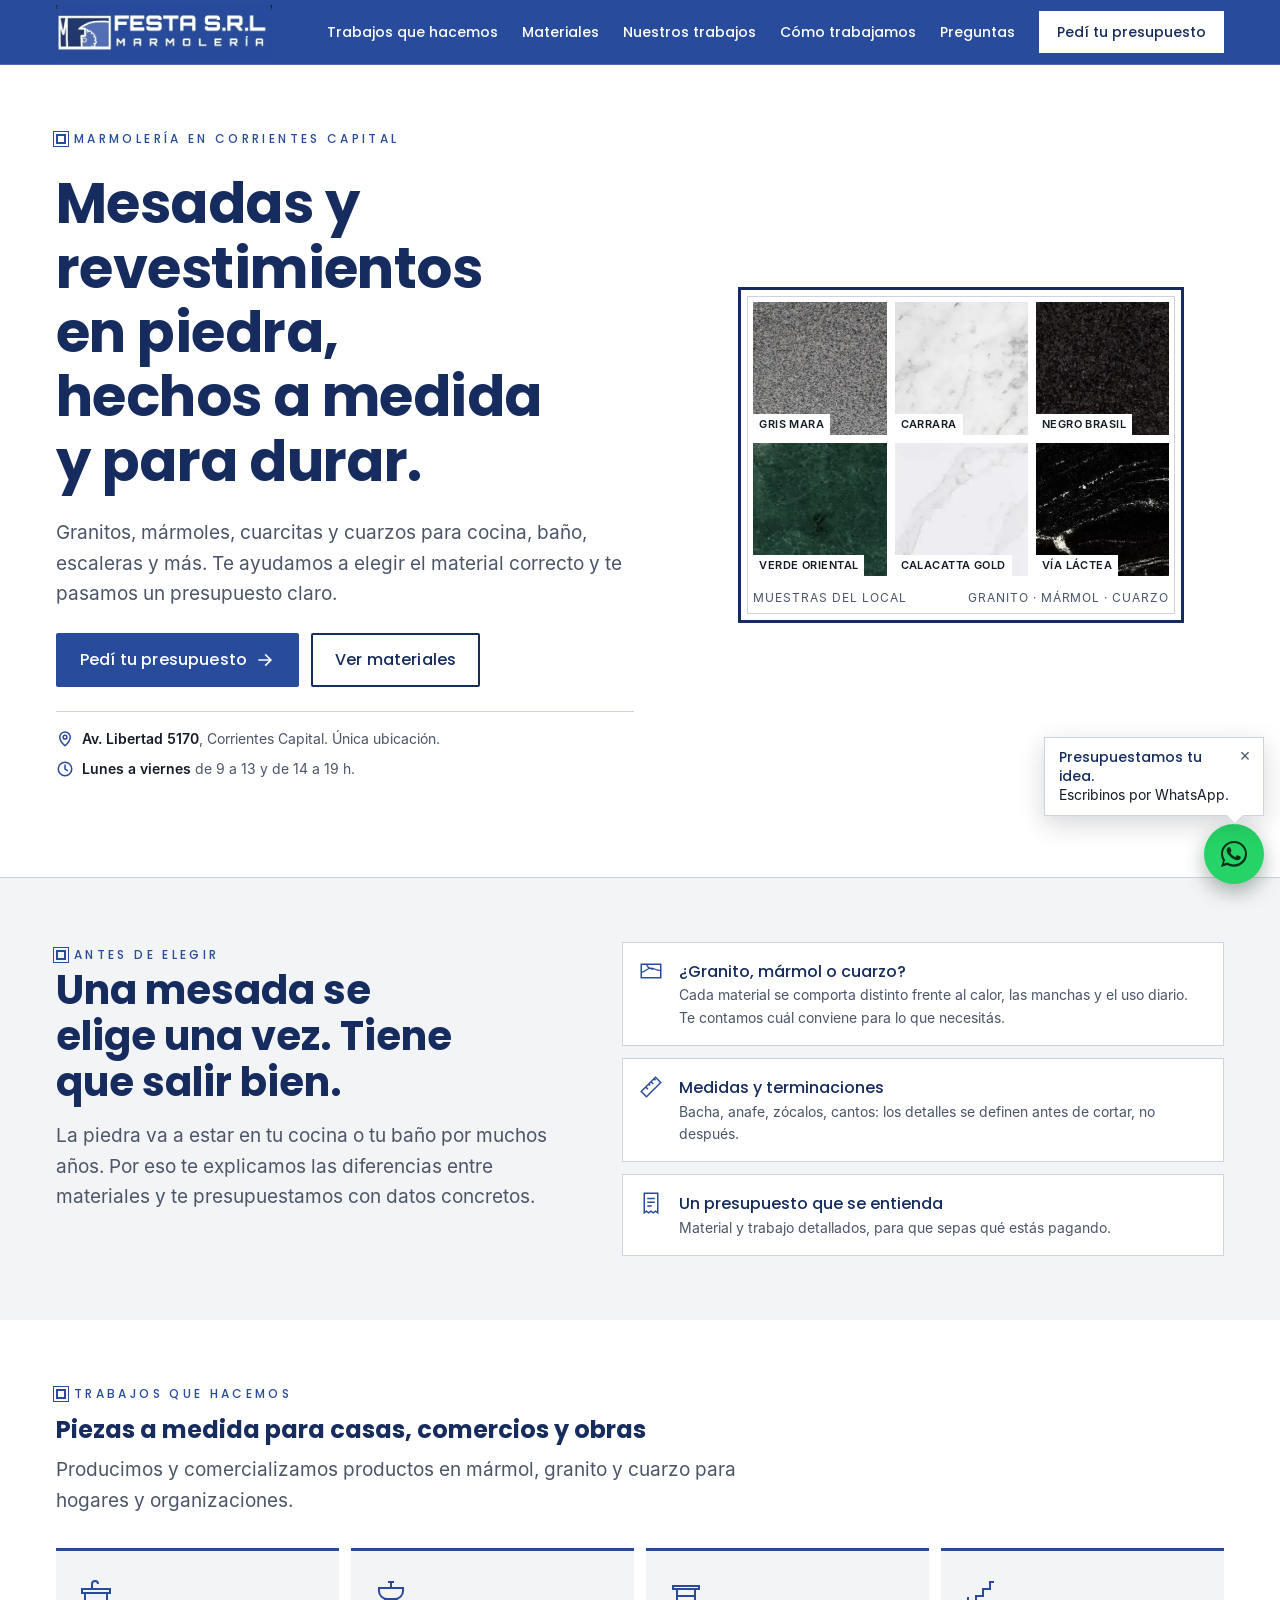
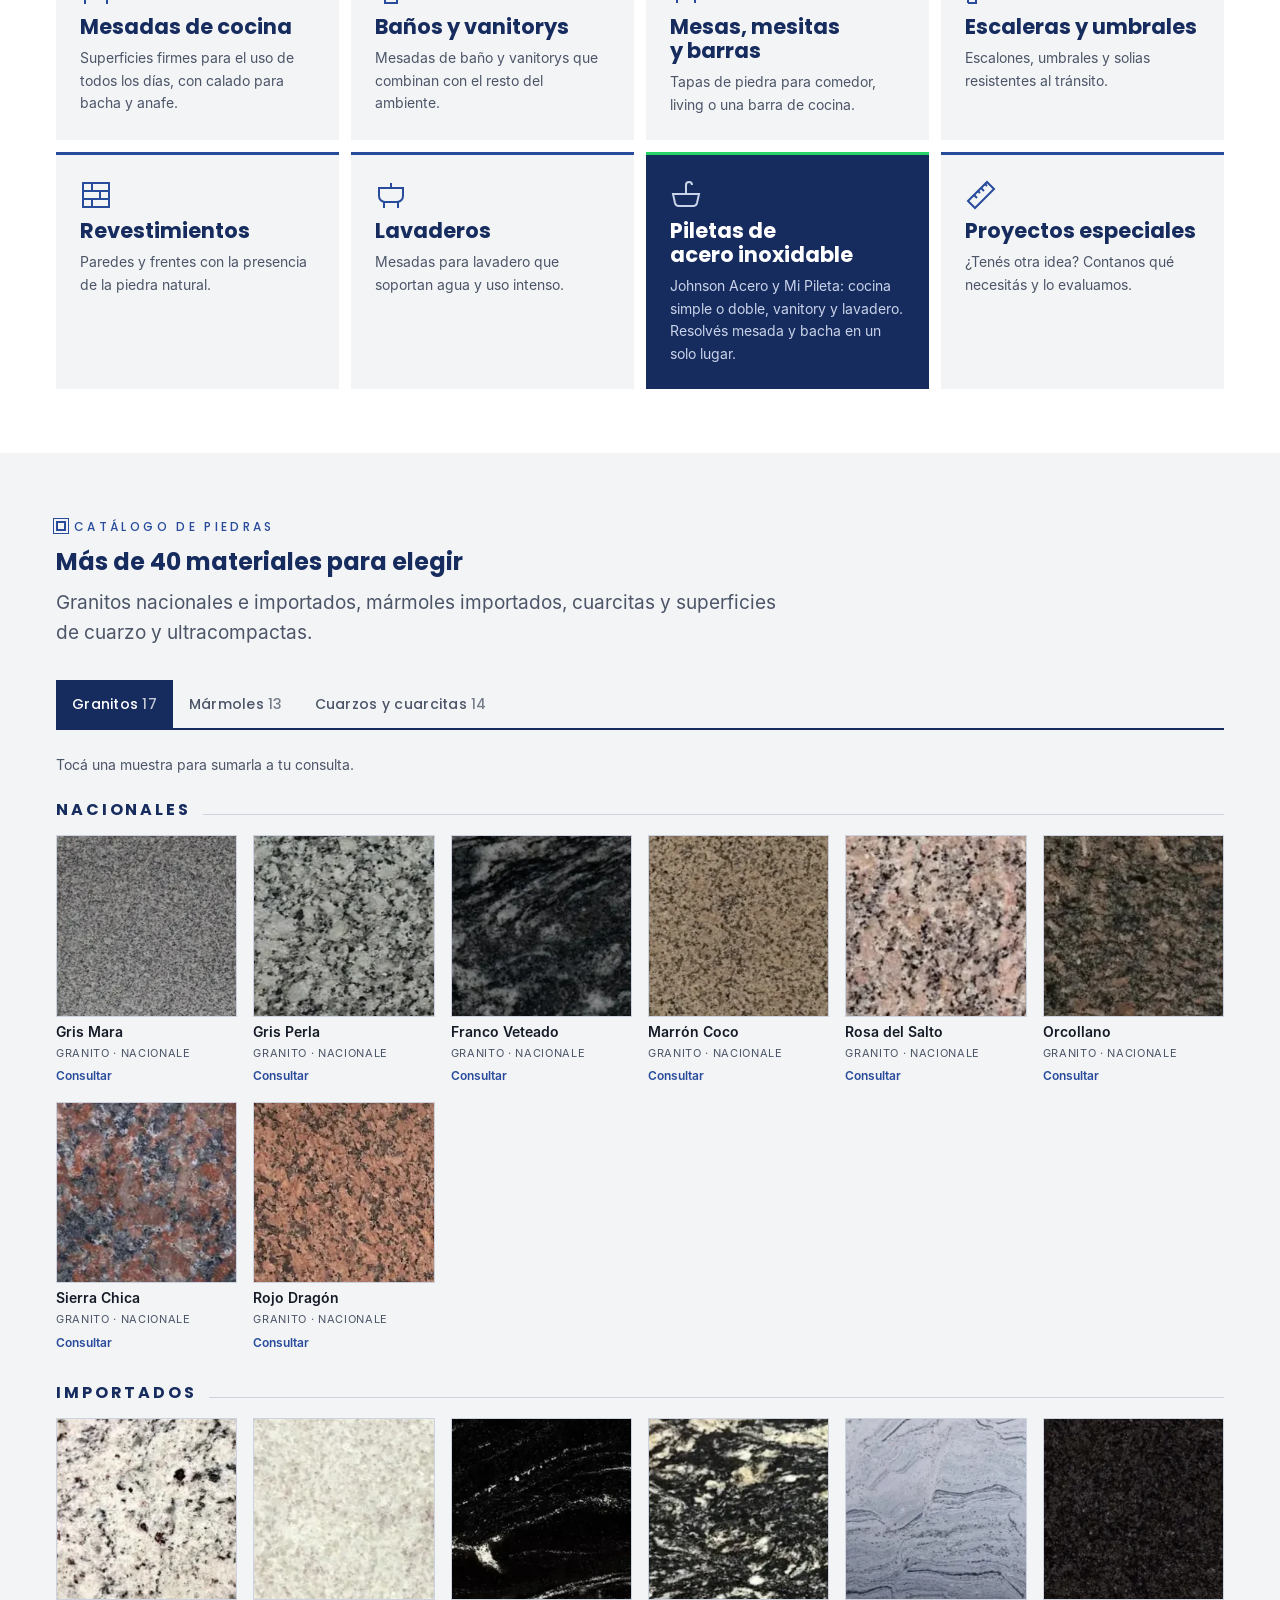
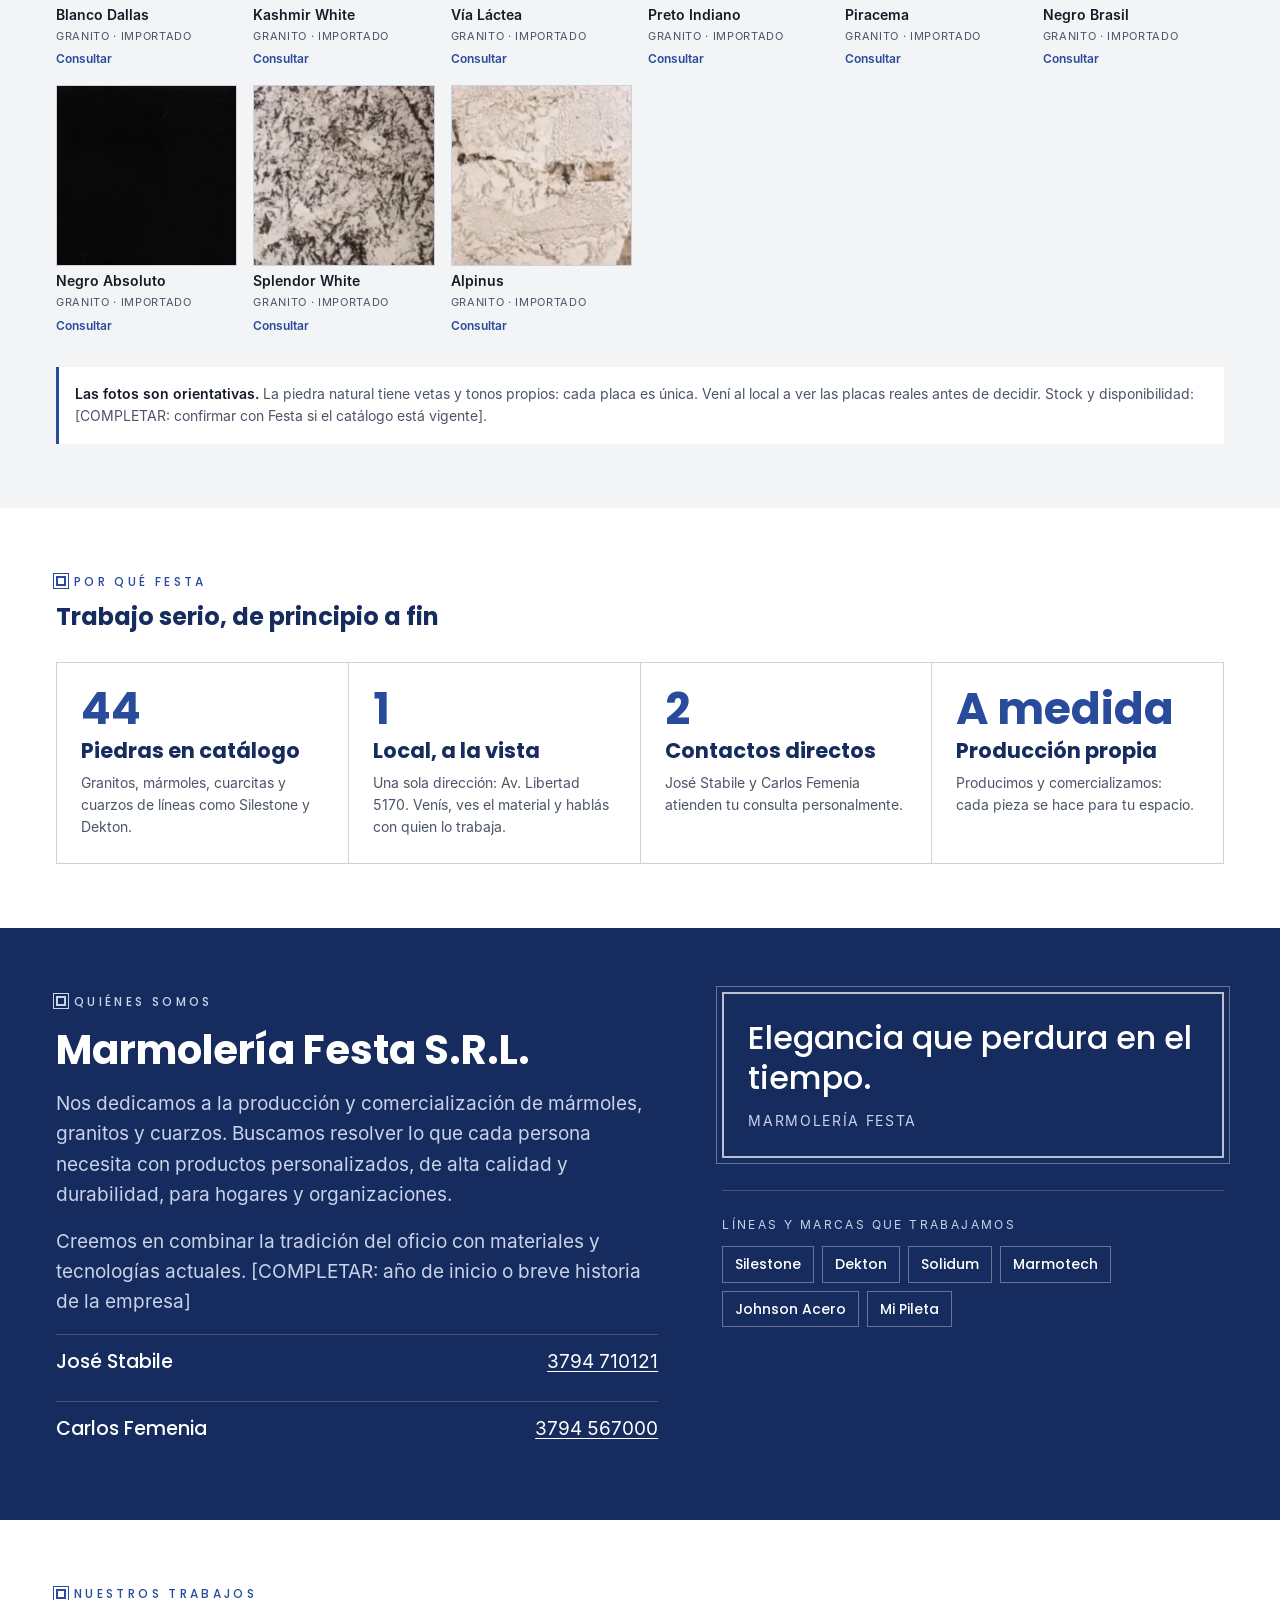
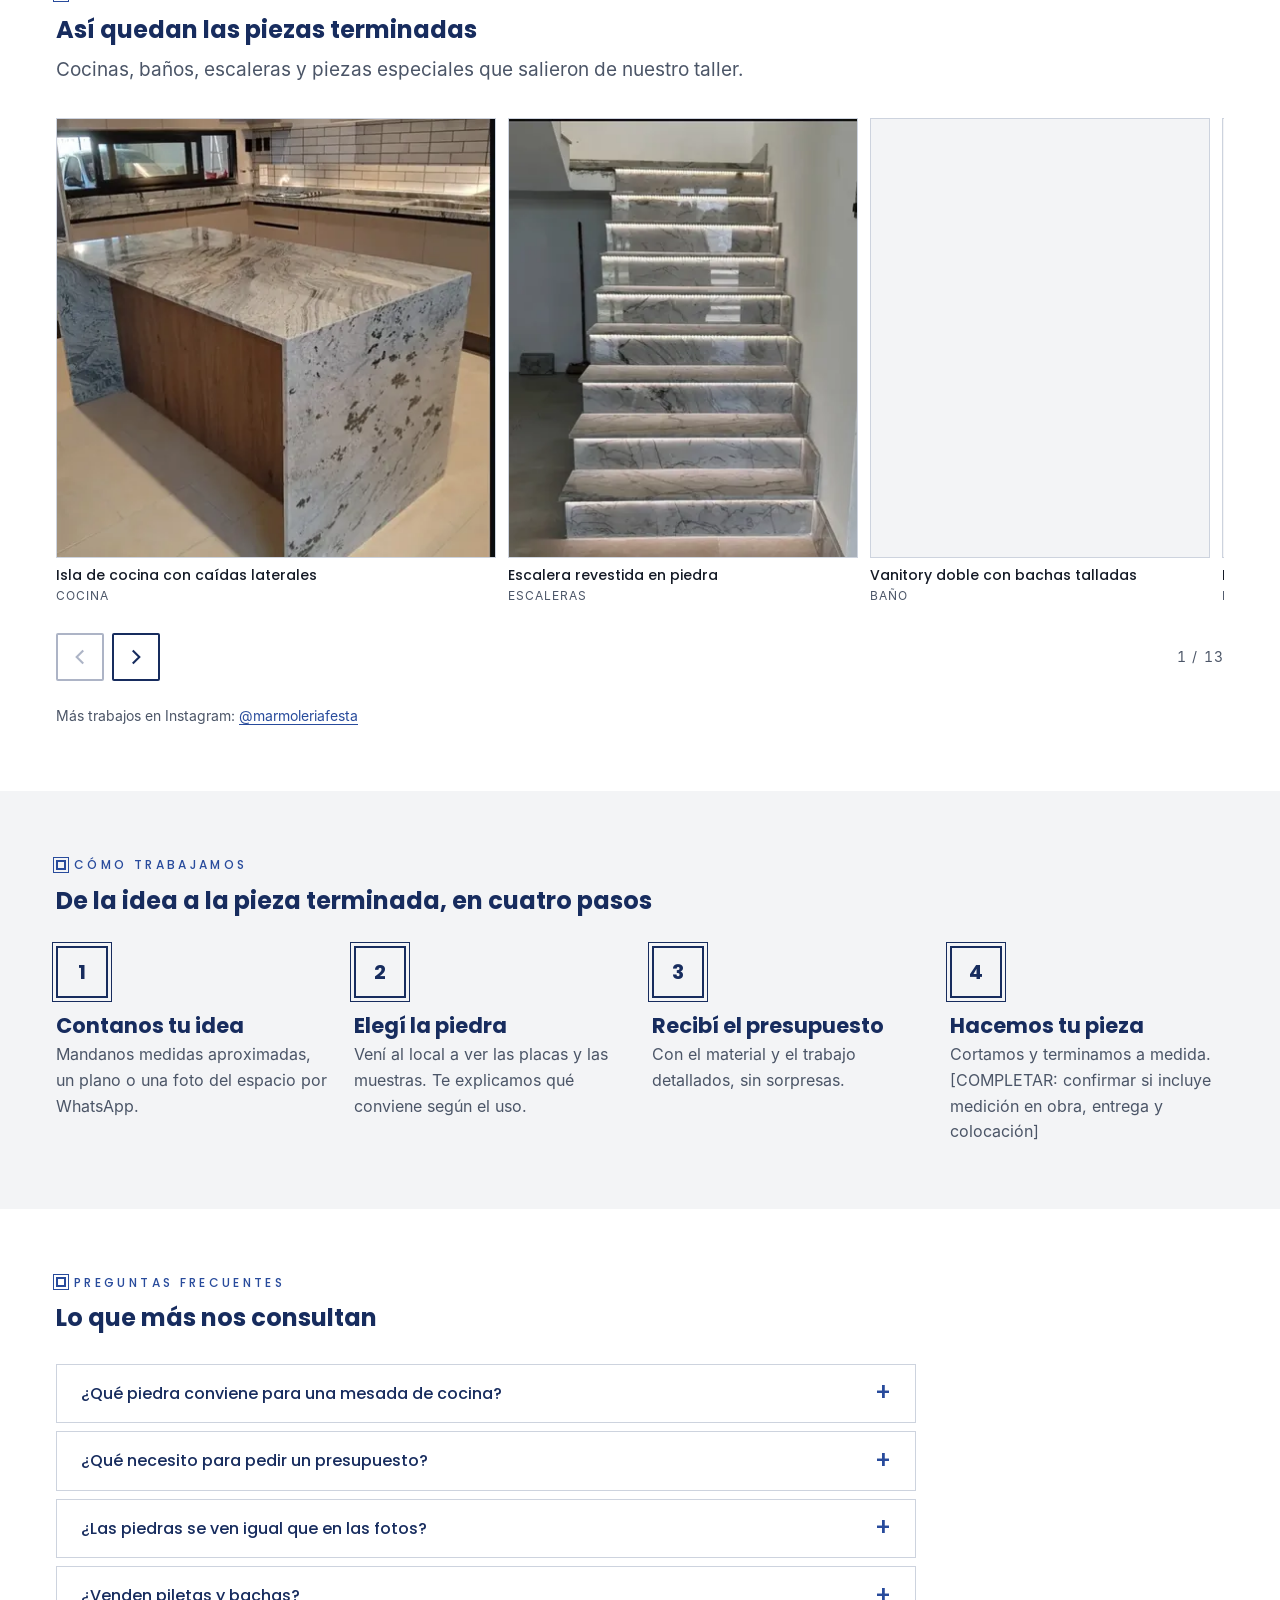
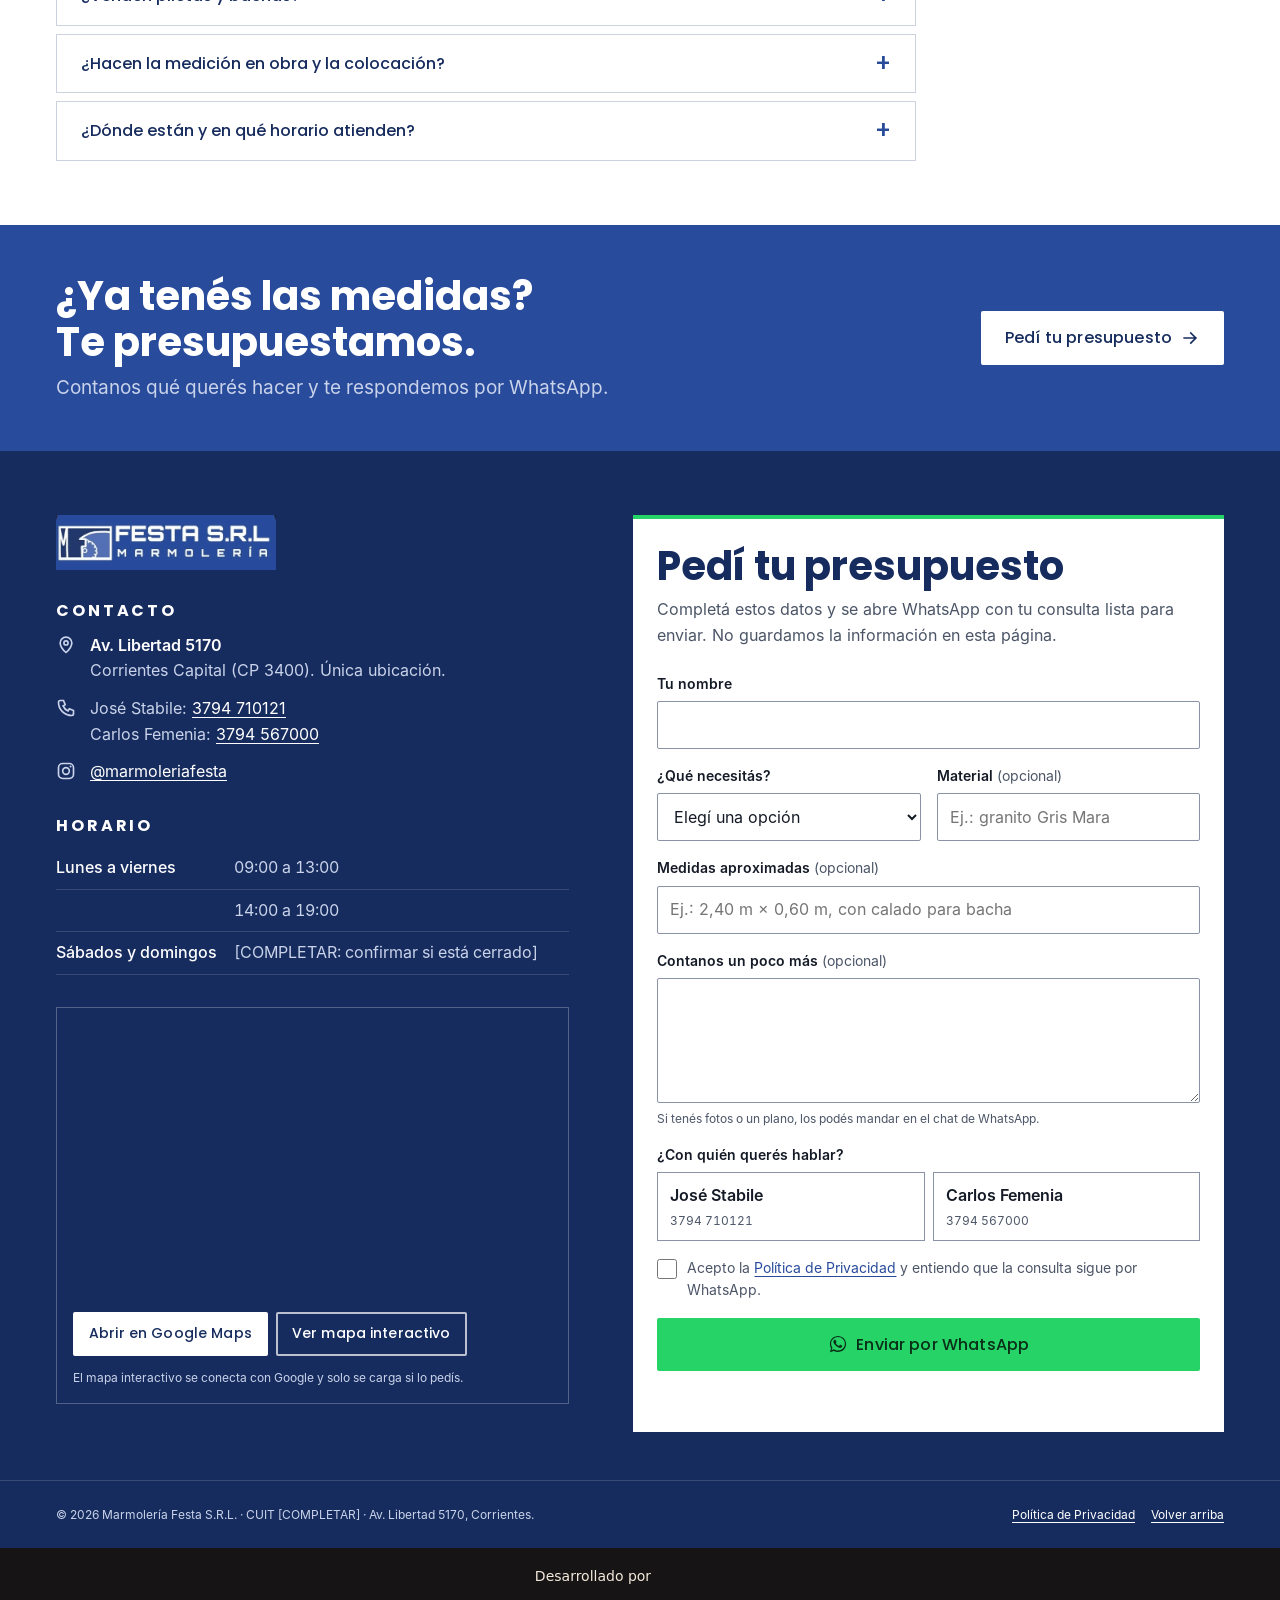
==== site/index.html @ 7959677b "Landing Marmolería Festa S.R.L. Sitio estático para Netlify: catálogo de 44 piedras, carrusel de tra" ====
<!doctype html>
<html lang="es-AR">
<head>
<meta charset="utf-8">
<meta name="viewport" content="width=device-width, initial-scale=1, viewport-fit=cover">
<title>Marmolería Festa | Mesadas de granito, mármol y cuarzo en Corrientes</title>
<meta name="description" content="Mesadas de cocina y baño, escaleras y revestimientos en granito, mármol, cuarcita y cuarzo, a medida. Av. Libertad 5170, Corrientes Capital. Pedí tu presupuesto por WhatsApp.">
<!-- Respaldo de seguridad: la política principal va en el archivo _headers (Netlify) -->
<meta http-equiv="Content-Security-Policy" content="default-src 'self'; script-src 'self'; style-src 'self'; font-src 'self'; img-src 'self' data:; connect-src 'self'; frame-src https://www.google.com; form-action 'self'; base-uri 'self'; object-src 'none'; upgrade-insecure-requests">
<meta name="referrer" content="strict-origin-when-cross-origin">
<meta name="theme-color" content="#284B9C">
<!-- [COMPLETAR: dominio definitivo] en canonical, og:url, og:image y datos estructurados -->
<link rel="canonical" href="https://[COMPLETAR-dominio]/">
<meta property="og:type" content="website">
<meta property="og:locale" content="es_AR">
<meta property="og:site_name" content="Marmolería Festa S.R.L.">
<meta property="og:title" content="Marmolería Festa | Granito, mármol y cuarzo a medida en Corrientes">
<meta property="og:description" content="Mesadas, escaleras y revestimientos en piedra natural y cuarzo. Más de 40 materiales para elegir. Pedí tu presupuesto.">
<meta property="og:url" content="https://[COMPLETAR-dominio]/">
<meta property="og:image" content="https://[COMPLETAR-dominio]/img/og-festa.jpg">
<meta property="og:image:width" content="1200">
<meta property="og:image:height" content="630">
<meta name="twitter:card" content="summary_large_image">
<link rel="icon" href="/favicon.png" type="image/png">
<link rel="preload" href="fonts/poppins-bold.woff2" as="font" type="font/woff2" crossorigin>
<link rel="preload" href="fonts/inter-regular.woff2" as="font" type="font/woff2" crossorigin>
<link rel="stylesheet" href="css/styles.css">
<script type="application/ld+json">
{
  "@context": "https://schema.org",
  "@type": "HomeAndConstructionBusiness",
  "name": "Marmolería Festa S.R.L.",
  "description": "Venta, producción y comercialización de granitos, mármoles, cuarcitas y cuarzos para mesadas, mesas, escaleras, umbrales y revestimientos.",
  "url": "https://[COMPLETAR-dominio]/",
  "image": "https://[COMPLETAR-dominio]/img/og-festa.jpg",
  "logo": "https://[COMPLETAR-dominio]/img/logo-festa.webp",
  "telephone": ["+54 9 379 471-0121", "+54 9 379 456-7000"],
  "address": {
    "@type": "PostalAddress",
    "streetAddress": "Av. Libertad 5170",
    "addressLocality": "Corrientes",
    "addressRegion": "Corrientes",
    "postalCode": "3400",
    "addressCountry": "AR"
  },
  "openingHoursSpecification": [
    { "@type": "OpeningHoursSpecification", "dayOfWeek": ["Monday","Tuesday","Wednesday","Thursday","Friday"], "opens": "09:00", "closes": "13:00" },
    { "@type": "OpeningHoursSpecification", "dayOfWeek": ["Monday","Tuesday","Wednesday","Thursday","Friday"], "opens": "14:00", "closes": "19:00" }
  ],
  "areaServed": "Corrientes",
  "sameAs": ["https://www.instagram.com/marmoleriafesta/"]
}
</script>
<script src="js/main.js" defer></script>
</head>
<body>
<!-- Íconos (sprite SVG reutilizable) -->
<svg width="0" height="0" class="sr-only" aria-hidden="true" focusable="false">
  <symbol id="i-wa" viewBox="0 0 32 32"><path fill="currentColor" d="M16 3C8.8 3 3 8.7 3 15.8c0 2.5.7 4.9 2 7L3 29l6.4-2c2 1.1 4.3 1.7 6.6 1.7 7.2 0 13-5.7 13-12.8S23.2 3 16 3zm0 23.4c-2.1 0-4.1-.6-5.9-1.7l-.4-.3-3.8 1.2 1.2-3.7-.3-.4c-1.2-1.8-1.8-3.8-1.8-5.9 0-5.9 4.9-10.7 11-10.7s11 4.8 11 10.7-4.9 10.8-11 10.8zm6-8c-.3-.2-2-1-2.3-1.1-.3-.1-.5-.2-.8.2-.2.3-.9 1.1-1.1 1.3-.2.2-.4.3-.7.1-.3-.2-1.4-.5-2.7-1.7-1-.9-1.7-2-1.9-2.3-.2-.3 0-.5.1-.7l.5-.6c.2-.2.2-.3.3-.6.1-.2 0-.4 0-.6l-1.1-2.6c-.3-.7-.6-.6-.8-.6h-.7c-.2 0-.6.1-.9.4-.3.3-1.2 1.2-1.2 2.9s1.2 3.4 1.4 3.6c.2.2 2.4 3.7 5.9 5.2.8.4 1.5.6 2 .7.8.3 1.6.2 2.2.1.7-.1 2-.8 2.3-1.6.3-.8.3-1.5.2-1.6-.1-.2-.3-.3-.7-.5z"/></symbol>
  <symbol id="i-pin" viewBox="0 0 24 24"><path fill="none" stroke="currentColor" stroke-width="2" d="M12 21s7-6.2 7-11.5A7 7 0 0 0 5 9.5C5 14.8 12 21 12 21z"/><circle cx="12" cy="9.5" r="2.5" fill="none" stroke="currentColor" stroke-width="2"/></symbol>
  <symbol id="i-clock" viewBox="0 0 24 24"><circle cx="12" cy="12" r="9" fill="none" stroke="currentColor" stroke-width="2"/><path d="M12 7v5l3 2" fill="none" stroke="currentColor" stroke-width="2" stroke-linecap="square"/></symbol>
  <symbol id="i-phone" viewBox="0 0 24 24"><path fill="none" stroke="currentColor" stroke-width="2" d="M5 3h4l2 5-2.5 1.5a11 11 0 0 0 6 6L16 13l5 2v4a2 2 0 0 1-2 2A16 16 0 0 1 3 5a2 2 0 0 1 2-2z"/></symbol>
  <symbol id="i-ig" viewBox="0 0 24 24"><rect x="3" y="3" width="18" height="18" rx="5" fill="none" stroke="currentColor" stroke-width="2"/><circle cx="12" cy="12" r="4" fill="none" stroke="currentColor" stroke-width="2"/><circle cx="17.5" cy="6.5" r="1.2" fill="currentColor"/></symbol>
  <symbol id="i-arrow" viewBox="0 0 24 24"><path d="M5 12h14M13 6l6 6-6 6" fill="none" stroke="currentColor" stroke-width="2" stroke-linecap="square"/></symbol>
  <symbol id="i-prev" viewBox="0 0 24 24"><path d="M15 5l-7 7 7 7" fill="none" stroke="currentColor" stroke-width="2.5" stroke-linecap="square"/></symbol>
  <symbol id="i-next" viewBox="0 0 24 24"><path d="M9 5l7 7-7 7" fill="none" stroke="currentColor" stroke-width="2.5" stroke-linecap="square"/></symbol>
  <symbol id="i-menu" viewBox="0 0 24 24"><path d="M3 6h18M3 12h18M3 18h18" fill="none" stroke="currentColor" stroke-width="2"/></symbol>
  <symbol id="i-ruler" viewBox="0 0 32 32"><path d="M3 22 22 3l7 7-19 19z" fill="none" stroke="currentColor" stroke-width="2"/><path d="M9 16l3 3M13 12l2 2M16 9l3 3M20 5l2 2" fill="none" stroke="currentColor" stroke-width="2"/></symbol>
  <symbol id="i-stone" viewBox="0 0 32 32"><rect x="3" y="7" width="26" height="18" fill="none" stroke="currentColor" stroke-width="2"/><path d="M3 18c6-1 8-6 13-6s7 4 13 3M10 7c1 4 4 6 9 7" fill="none" stroke="currentColor" stroke-width="1.5"/></symbol>
  <symbol id="i-receipt" viewBox="0 0 32 32"><path d="M7 3h18v26l-3-2-3 2-3-2-3 2-3-2-3 2z" fill="none" stroke="currentColor" stroke-width="2"/><path d="M11 10h10M11 15h10M11 20h6" fill="none" stroke="currentColor" stroke-width="2"/></symbol>
  <symbol id="i-kitchen" viewBox="0 0 32 32"><path d="M2 14h28v4H2zM5 18v11M27 18v11M12 14V9a3 3 0 0 1 6 0" fill="none" stroke="currentColor" stroke-width="2"/></symbol>
  <symbol id="i-bath" viewBox="0 0 32 32"><path d="M4 13h24v3a8 8 0 0 1-8 8h-8a8 8 0 0 1-8-8zM16 13V7M13 7h6M10 24v4h12v-4" fill="none" stroke="currentColor" stroke-width="2"/></symbol>
  <symbol id="i-stairs" viewBox="0 0 32 32"><path d="M3 28h8v-7h7v-7h7V7h4" fill="none" stroke="currentColor" stroke-width="2"/><path d="M3 28V22M11 21v-1M18 14v-1" fill="none" stroke="currentColor" stroke-width="2"/></symbol>
  <symbol id="i-wall" viewBox="0 0 32 32"><path d="M3 4h26v24H3zM3 12h26M3 20h26M12 4v8M20 12v8M12 20v8" fill="none" stroke="currentColor" stroke-width="2"/></symbol>
  <symbol id="i-table" viewBox="0 0 32 32"><path d="M3 11h26v3H3zM7 14v14M25 14v14M7 21h18" fill="none" stroke="currentColor" stroke-width="2"/></symbol>
  <symbol id="i-sink" viewBox="0 0 32 32"><path d="M3 15h26l-2 9a4 4 0 0 1-4 3H9a4 4 0 0 1-4-3zM16 15V6a3 3 0 0 1 6 0" fill="none" stroke="currentColor" stroke-width="2"/></symbol>
  <symbol id="i-wash" viewBox="0 0 32 32"><path d="M4 9h24v8a6 6 0 0 1-6 6H10a6 6 0 0 1-6-6zM9 23v6M23 23v6M16 9V4" fill="none" stroke="currentColor" stroke-width="2"/></symbol>
  <symbol id="i-alert" viewBox="0 0 24 24"><path d="M12 3 2 21h20zM12 10v5M12 17.5v.5" fill="none" stroke="currentColor" stroke-width="2"/></symbol>
  <symbol id="i-photo" viewBox="0 0 24 24"><rect x="3" y="5" width="18" height="14" fill="none" stroke="currentColor" stroke-width="1.6"/><path d="m3 16 5-5 4 4 3-3 6 6" fill="none" stroke="currentColor" stroke-width="1.6"/><circle cx="16" cy="9" r="1.5" fill="currentColor"/></symbol>
</svg>

<a class="skip-link" href="#contenido">Saltar al contenido</a>

<!-- ============================ HEADER ============================ -->
<header class="site-header">
  <div class="wrap header-bar">
    <a class="brand" href="#inicio" aria-label="Marmolería Festa S.R.L., ir al inicio">
      <img src="img/logo-festa-540.webp" width="540" height="135" alt="Festa S.R.L. Marmolería">
    </a>
    <button class="nav-toggle" type="button" aria-expanded="false" aria-controls="menu-principal">
      <svg aria-hidden="true"><use href="#i-menu"></use></svg> Menú
    </button>
    <nav class="site-nav" id="menu-principal" aria-label="Principal">
      <ul>
        <li><a href="#servicios">Trabajos que hacemos</a></li>
        <li><a href="#materiales">Materiales</a></li>
        <li><a href="#trabajos">Nuestros trabajos</a></li>
        <li><a href="#proceso">Cómo trabajamos</a></li>
        <li><a href="#preguntas">Preguntas</a></li>
        <li class="nav-cta"><a href="#presupuesto">Pedí tu presupuesto</a></li>
      </ul>
    </nav>
  </div>
</header>

<main id="contenido">

<!-- ============================ HERO ============================ -->
<section class="hero" id="inicio" aria-labelledby="titulo-hero">
  <div class="wrap hero-grid">
    <div class="hero-copy">
      <span class="eyebrow">Marmolería en Corrientes Capital</span>
      <h1 id="titulo-hero">Mesadas y revestimientos en piedra, hechos a medida y para durar.</h1>
      <p class="hero-lead">Granitos, mármoles, cuarcitas y cuarzos para cocina, baño, escaleras y más. Te ayudamos a elegir el material correcto y te pasamos un presupuesto claro.</p>
      <div class="hero-actions">
        <a class="btn btn--primary" href="#presupuesto">Pedí tu presupuesto <svg aria-hidden="true"><use href="#i-arrow"></use></svg></a>
        <a class="btn btn--ghost" href="#materiales">Ver materiales</a>
      </div>
      <ul class="hero-facts">
        <li><svg aria-hidden="true"><use href="#i-pin"></use></svg><span><strong>Av. Libertad 5170</strong>, Corrientes Capital. Única ubicación.</span></li>
        <li><svg aria-hidden="true"><use href="#i-clock"></use></svg><span><strong>Lunes a viernes</strong> de 9 a 13 y de 14 a 19 h.</span></li>
      </ul>
    </div>
    <figure class="board" aria-label="Algunas de las piedras de nuestro catálogo">
      <ul class="board-grid">
        <li><img src="img/materiales/gris-mara.webp" width="240" height="240" alt="Muestra de granito Gris Mara"><span>Gris Mara</span></li>
        <li><img src="img/materiales/carrara.webp" width="240" height="240" alt="Muestra de mármol Carrara"><span>Carrara</span></li>
        <li><img src="img/materiales/negro-brasil.webp" width="240" height="240" alt="Muestra de granito Negro Brasil"><span>Negro Brasil</span></li>
        <li><img src="img/materiales/verde-oriental.webp" width="240" height="240" alt="Muestra de mármol Verde Oriental"><span>Verde Oriental</span></li>
        <li><img src="img/materiales/calacatta-gold.webp" width="240" height="240" alt="Muestra de cuarzo Silestone Calacatta Gold"><span>Calacatta Gold</span></li>
        <li><img src="img/materiales/via-lactea.webp" width="240" height="240" alt="Muestra de granito Vía Láctea"><span>Vía Láctea</span></li>
      </ul>
      <figcaption class="board-caption"><span>Muestras del local</span><span>Granito · Mármol · Cuarzo</span></figcaption>
    </figure>
  </div>
</section>

<!-- ============================ NECESIDAD ============================ -->
<section class="section" aria-labelledby="titulo-necesidad">
  <div class="wrap need-grid">
    <div class="need-intro">
      <span class="eyebrow">Antes de elegir</span>
      <h2 id="titulo-necesidad">Una mesada se elige una vez. Tiene que salir bien.</h2>
      <p>La piedra va a estar en tu cocina o tu baño por muchos años. Por eso te explicamos las diferencias entre materiales y te presupuestamos con datos concretos.</p>
    </div>
    <ul class="need-list">
      <li><svg aria-hidden="true"><use href="#i-stone"></use></svg><div><strong>¿Granito, mármol o cuarzo?</strong><p>Cada material se comporta distinto frente al calor, las manchas y el uso diario. Te contamos cuál conviene para lo que necesitás.</p></div></li>
      <li><svg aria-hidden="true"><use href="#i-ruler"></use></svg><div><strong>Medidas y terminaciones</strong><p>Bacha, anafe, zócalos, cantos: los detalles se definen antes de cortar, no después.</p></div></li>
      <li><svg aria-hidden="true"><use href="#i-receipt"></use></svg><div><strong>Un presupuesto que se entienda</strong><p>Material y trabajo detallados, para que sepas qué estás pagando.</p></div></li>
    </ul>
  </div>
</section>

<!-- ============================ SERVICIOS ============================ -->
<section class="section section--white" id="servicios" aria-labelledby="titulo-servicios">
  <div class="wrap">
    <div class="section-head">
      <span class="eyebrow">Trabajos que hacemos</span>
      <h2 id="titulo-servicios">Piezas a medida para casas, comercios y obras</h2>
      <p>Producimos y comercializamos productos en mármol, granito y cuarzo para hogares y organizaciones.</p>
    </div>
    <ul class="service-grid">
      <li class="service"><svg aria-hidden="true"><use href="#i-kitchen"></use></svg><h3>Mesadas de cocina</h3><p>Superficies firmes para el uso de todos los días, con calado para bacha y anafe.</p></li>
      <li class="service"><svg aria-hidden="true"><use href="#i-bath"></use></svg><h3>Baños y vanitorys</h3><p>Mesadas de baño y vanitorys que combinan con el resto del ambiente.</p></li>
      <li class="service"><svg aria-hidden="true"><use href="#i-table"></use></svg><h3>Mesas, mesitas y barras</h3><p>Tapas de piedra para comedor, living o una barra de cocina.</p></li>
      <li class="service"><svg aria-hidden="true"><use href="#i-stairs"></use></svg><h3>Escaleras y umbrales</h3><p>Escalones, umbrales y solias resistentes al tránsito.</p></li>
      <li class="service"><svg aria-hidden="true"><use href="#i-wall"></use></svg><h3>Revestimientos</h3><p>Paredes y frentes con la presencia de la piedra natural.</p></li>
      <li class="service"><svg aria-hidden="true"><use href="#i-wash"></use></svg><h3>Lavaderos</h3><p>Mesadas para lavadero que soportan agua y uso intenso.</p></li>
      <li class="service service--accent"><svg aria-hidden="true"><use href="#i-sink"></use></svg><h3>Piletas de acero inoxidable</h3><p>Johnson Acero y Mi Pileta: cocina simple o doble, vanitory y lavadero. Resolvés mesada y bacha en un solo lugar.</p></li>
      <li class="service"><svg aria-hidden="true"><use href="#i-ruler"></use></svg><h3>Proyectos especiales</h3><p>¿Tenés otra idea? Contanos qué necesitás y lo evaluamos.</p></li>
    </ul>
  </div>
</section>

<!-- ============================ MATERIALES ============================ -->
<section class="section" id="materiales" aria-labelledby="titulo-materiales">
  <div class="wrap">
    <div class="section-head">
      <span class="eyebrow">Catálogo de piedras</span>
      <h2 id="titulo-materiales">Más de 40 materiales para elegir</h2>
      <p>Granitos nacionales e importados, mármoles importados, cuarcitas y superficies de cuarzo y ultracompactas.</p>
    </div>
    <div class="tabs" role="tablist" aria-label="Tipos de material">
      <button class="tab" type="button" role="tab" id="tab-granitos" aria-controls="panel-granitos" aria-selected="true" tabindex="0">Granitos<span class="tab-count">17</span></button>
      <button class="tab" type="button" role="tab" id="tab-marmoles" aria-controls="panel-marmoles" aria-selected="false" tabindex="-1">Mármoles<span class="tab-count">13</span></button>
      <button class="tab" type="button" role="tab" id="tab-cuarzos" aria-controls="panel-cuarzos" aria-selected="false" tabindex="-1">Cuarzos y cuarcitas<span class="tab-count">14</span></button>
    </div>
    <p class="cat-hint">Tocá una muestra para sumarla a tu consulta.</p>
    <div class="tab-panel" role="tabpanel" id="panel-granitos" aria-labelledby="tab-granitos" tabindex="0">
      <div class="cat-group">
        <h3>Nacionales</h3>
        <ul class="swatches">
          <li><button class="swatch" type="button" data-material="Granito Gris Mara" aria-label="Consultar por Granito Gris Mara"><img src="img/materiales/gris-mara.webp" width="240" height="240" alt="" loading="lazy"><span class="swatch-name">Gris Mara</span><span class="swatch-meta">Granito · Nacionale</span><span class="swatch-cta" aria-hidden="true">Consultar</span></button></li>
          <li><button class="swatch" type="button" data-material="Granito Gris Perla" aria-label="Consultar por Granito Gris Perla"><img src="img/materiales/gris-perla.webp" width="240" height="240" alt="" loading="lazy"><span class="swatch-name">Gris Perla</span><span class="swatch-meta">Granito · Nacionale</span><span class="swatch-cta" aria-hidden="true">Consultar</span></button></li>
          <li><button class="swatch" type="button" data-material="Granito Franco Veteado" aria-label="Consultar por Granito Franco Veteado"><img src="img/materiales/franco-veteado.webp" width="240" height="240" alt="" loading="lazy"><span class="swatch-name">Franco Veteado</span><span class="swatch-meta">Granito · Nacionale</span><span class="swatch-cta" aria-hidden="true">Consultar</span></button></li>
          <li><button class="swatch" type="button" data-material="Granito Marrón Coco" aria-label="Consultar por Granito Marrón Coco"><img src="img/materiales/marron-coco.webp" width="240" height="240" alt="" loading="lazy"><span class="swatch-name">Marrón Coco</span><span class="swatch-meta">Granito · Nacionale</span><span class="swatch-cta" aria-hidden="true">Consultar</span></button></li>
          <li><button class="swatch" type="button" data-material="Granito Rosa del Salto" aria-label="Consultar por Granito Rosa del Salto"><img src="img/materiales/rosa-del-salto.webp" width="240" height="240" alt="" loading="lazy"><span class="swatch-name">Rosa del Salto</span><span class="swatch-meta">Granito · Nacionale</span><span class="swatch-cta" aria-hidden="true">Consultar</span></button></li>
          <li><button class="swatch" type="button" data-material="Granito Orcollano" aria-label="Consultar por Granito Orcollano"><img src="img/materiales/orcollano.webp" width="240" height="240" alt="" loading="lazy"><span class="swatch-name">Orcollano</span><span class="swatch-meta">Granito · Nacionale</span><span class="swatch-cta" aria-hidden="true">Consultar</span></button></li>
          <li><button class="swatch" type="button" data-material="Granito Sierra Chica" aria-label="Consultar por Granito Sierra Chica"><img src="img/materiales/sierra-chica.webp" width="240" height="240" alt="" loading="lazy"><span class="swatch-name">Sierra Chica</span><span class="swatch-meta">Granito · Nacionale</span><span class="swatch-cta" aria-hidden="true">Consultar</span></button></li>
          <li><button class="swatch" type="button" data-material="Granito Rojo Dragón" aria-label="Consultar por Granito Rojo Dragón"><img src="img/materiales/rojo-dragon.webp" width="240" height="240" alt="" loading="lazy"><span class="swatch-name">Rojo Dragón</span><span class="swatch-meta">Granito · Nacionale</span><span class="swatch-cta" aria-hidden="true">Consultar</span></button></li>
        </ul>
      </div>
      <div class="cat-group">
        <h3>Importados</h3>
        <ul class="swatches">
          <li><button class="swatch" type="button" data-material="Granito Blanco Dallas" aria-label="Consultar por Granito Blanco Dallas"><img src="img/materiales/blanco-dallas.webp" width="240" height="240" alt="" loading="lazy"><span class="swatch-name">Blanco Dallas</span><span class="swatch-meta">Granito · Importado</span><span class="swatch-cta" aria-hidden="true">Consultar</span></button></li>
          <li><button class="swatch" type="button" data-material="Granito Kashmir White" aria-label="Consultar por Granito Kashmir White"><img src="img/materiales/kashmir-white.webp" width="240" height="240" alt="" loading="lazy"><span class="swatch-name">Kashmir White</span><span class="swatch-meta">Granito · Importado</span><span class="swatch-cta" aria-hidden="true">Consultar</span></button></li>
          <li><button class="swatch" type="button" data-material="Granito Vía Láctea" aria-label="Consultar por Granito Vía Láctea"><img src="img/materiales/via-lactea.webp" width="240" height="240" alt="" loading="lazy"><span class="swatch-name">Vía Láctea</span><span class="swatch-meta">Granito · Importado</span><span class="swatch-cta" aria-hidden="true">Consultar</span></button></li>
          <li><button class="swatch" type="button" data-material="Granito Preto Indiano" aria-label="Consultar por Granito Preto Indiano"><img src="img/materiales/preto-indiano.webp" width="240" height="240" alt="" loading="lazy"><span class="swatch-name">Preto Indiano</span><span class="swatch-meta">Granito · Importado</span><span class="swatch-cta" aria-hidden="true">Consultar</span></button></li>
          <li><button class="swatch" type="button" data-material="Granito Piracema" aria-label="Consultar por Granito Piracema"><img src="img/materiales/piracema.webp" width="240" height="240" alt="" loading="lazy"><span class="swatch-name">Piracema</span><span class="swatch-meta">Granito · Importado</span><span class="swatch-cta" aria-hidden="true">Consultar</span></button></li>
          <li><button class="swatch" type="button" data-material="Granito Negro Brasil" aria-label="Consultar por Granito Negro Brasil"><img src="img/materiales/negro-brasil.webp" width="240" height="240" alt="" loading="lazy"><span class="swatch-name">Negro Brasil</span><span class="swatch-meta">Granito · Importado</span><span class="swatch-cta" aria-hidden="true">Consultar</span></button></li>
          <li><button class="swatch" type="button" data-material="Granito Negro Absoluto" aria-label="Consultar por Granito Negro Absoluto"><img src="img/materiales/negro-absoluto.webp" width="240" height="240" alt="" loading="lazy"><span class="swatch-name">Negro Absoluto</span><span class="swatch-meta">Granito · Importado</span><span class="swatch-cta" aria-hidden="true">Consultar</span></button></li>
          <li><button class="swatch" type="button" data-material="Granito Splendor White" aria-label="Consultar por Granito Splendor White"><img src="img/materiales/splendor-white.webp" width="240" height="240" alt="" loading="lazy"><span class="swatch-name">Splendor White</span><span class="swatch-meta">Granito · Importado</span><span class="swatch-cta" aria-hidden="true">Consultar</span></button></li>
          <li><button class="swatch" type="button" data-material="Granito Alpinus" aria-label="Consultar por Granito Alpinus"><img src="img/materiales/alpinus.webp" width="240" height="240" alt="" loading="lazy"><span class="swatch-name">Alpinus</span><span class="swatch-meta">Granito · Importado</span><span class="swatch-cta" aria-hidden="true">Consultar</span></button></li>
        </ul>
      </div>
    </div>
    <div class="tab-panel" role="tabpanel" id="panel-marmoles" aria-labelledby="tab-marmoles" tabindex="0">
      <div class="cat-group">
        <h3>Importados</h3>
        <ul class="swatches">
          <li><button class="swatch" type="button" data-material="Mármol Arabescato" aria-label="Consultar por Mármol Arabescato"><img src="img/materiales/arabescato.webp" width="240" height="240" alt="" loading="lazy"><span class="swatch-name">Arabescato</span><span class="swatch-meta">Mármol · Importado</span><span class="swatch-cta" aria-hidden="true">Consultar</span></button></li>
          <li><button class="swatch" type="button" data-material="Mármol Blanco Brasil" aria-label="Consultar por Mármol Blanco Brasil"><img src="img/materiales/blanco-brasil.webp" width="240" height="240" alt="" loading="lazy"><span class="swatch-name">Blanco Brasil</span><span class="swatch-meta">Mármol · Importado</span><span class="swatch-cta" aria-hidden="true">Consultar</span></button></li>
          <li><button class="swatch" type="button" data-material="Mármol Blanco Turco" aria-label="Consultar por Mármol Blanco Turco"><img src="img/materiales/blanco-turco.webp" width="240" height="240" alt="" loading="lazy"><span class="swatch-name">Blanco Turco</span><span class="swatch-meta">Mármol · Importado</span><span class="swatch-cta" aria-hidden="true">Consultar</span></button></li>
          <li><button class="swatch" type="button" data-material="Mármol Galala" aria-label="Consultar por Mármol Galala"><img src="img/materiales/galala.webp" width="240" height="240" alt="" loading="lazy"><span class="swatch-name">Galala</span><span class="swatch-meta">Mármol · Importado</span><span class="swatch-cta" aria-hidden="true">Consultar</span></button></li>
          <li><button class="swatch" type="button" data-material="Mármol Crema Marfil" aria-label="Consultar por Mármol Crema Marfil"><img src="img/materiales/crema-marfil.webp" width="240" height="240" alt="" loading="lazy"><span class="swatch-name">Crema Marfil</span><span class="swatch-meta">Mármol · Importado</span><span class="swatch-cta" aria-hidden="true">Consultar</span></button></li>
          <li><button class="swatch" type="button" data-material="Mármol Carrara" aria-label="Consultar por Mármol Carrara"><img src="img/materiales/carrara.webp" width="240" height="240" alt="" loading="lazy"><span class="swatch-name">Carrara</span><span class="swatch-meta">Mármol · Importado</span><span class="swatch-cta" aria-hidden="true">Consultar</span></button></li>
          <li><button class="swatch" type="button" data-material="Mármol Rojo Alicante" aria-label="Consultar por Mármol Rojo Alicante"><img src="img/materiales/rojo-alicante.webp" width="240" height="240" alt="" loading="lazy"><span class="swatch-name">Rojo Alicante</span><span class="swatch-meta">Mármol · Importado</span><span class="swatch-cta" aria-hidden="true">Consultar</span></button></li>
          <li><button class="swatch" type="button" data-material="Mármol Rosso Verona" aria-label="Consultar por Mármol Rosso Verona"><img src="img/materiales/rosso-verona.webp" width="240" height="240" alt="" loading="lazy"><span class="swatch-name">Rosso Verona</span><span class="swatch-meta">Mármol · Importado</span><span class="swatch-cta" aria-hidden="true">Consultar</span></button></li>
          <li><button class="swatch" type="button" data-material="Mármol Marrón Bosque" aria-label="Consultar por Mármol Marrón Bosque"><img src="img/materiales/marron-bosque.webp" width="240" height="240" alt="" loading="lazy"><span class="swatch-name">Marrón Bosque</span><span class="swatch-meta">Mármol · Importado</span><span class="swatch-cta" aria-hidden="true">Consultar</span></button></li>
          <li><button class="swatch" type="button" data-material="Mármol Marrón Emperador" aria-label="Consultar por Mármol Marrón Emperador"><img src="img/materiales/marron-emperador.webp" width="240" height="240" alt="" loading="lazy"><span class="swatch-name">Marrón Emperador</span><span class="swatch-meta">Mármol · Importado</span><span class="swatch-cta" aria-hidden="true">Consultar</span></button></li>
          <li><button class="swatch" type="button" data-material="Mármol Beige Bahía" aria-label="Consultar por Mármol Beige Bahía"><img src="img/materiales/beige-bahia.webp" width="240" height="240" alt="" loading="lazy"><span class="swatch-name">Beige Bahía</span><span class="swatch-meta">Mármol · Importado</span><span class="swatch-cta" aria-hidden="true">Consultar</span></button></li>
          <li><button class="swatch" type="button" data-material="Mármol Travertino Turco" aria-label="Consultar por Mármol Travertino Turco"><img src="img/materiales/travertino-turco.webp" width="240" height="240" alt="" loading="lazy"><span class="swatch-name">Travertino Turco</span><span class="swatch-meta">Mármol · Importado</span><span class="swatch-cta" aria-hidden="true">Consultar</span></button></li>
          <li><button class="swatch" type="button" data-material="Mármol Verde Oriental" aria-label="Consultar por Mármol Verde Oriental"><img src="img/materiales/verde-oriental.webp" width="240" height="240" alt="" loading="lazy"><span class="swatch-name">Verde Oriental</span><span class="swatch-meta">Mármol · Importado</span><span class="swatch-cta" aria-hidden="true">Consultar</span></button></li>
        </ul>
      </div>
    </div>
    <div class="tab-panel" role="tabpanel" id="panel-cuarzos" aria-labelledby="tab-cuarzos" tabindex="0">
      <div class="cat-group">
        <h3>Línea Silestone <small>cuarzo</small></h3>
        <ul class="swatches">
          <li><button class="swatch" type="button" data-material="Silestone White Storm" aria-label="Consultar por Silestone White Storm"><img src="img/materiales/white-storm.webp" width="240" height="240" alt="" loading="lazy"><span class="swatch-name">White Storm</span><span class="swatch-meta">Silestone</span><span class="swatch-cta" aria-hidden="true">Consultar</span></button></li>
          <li><button class="swatch" type="button" data-material="Silestone Calacatta Gold" aria-label="Consultar por Silestone Calacatta Gold"><img src="img/materiales/calacatta-gold.webp" width="240" height="240" alt="" loading="lazy"><span class="swatch-name">Calacatta Gold</span><span class="swatch-meta">Silestone</span><span class="swatch-cta" aria-hidden="true">Consultar</span></button></li>
          <li><button class="swatch" type="button" data-material="Silestone Blanco Norte" aria-label="Consultar por Silestone Blanco Norte"><img src="img/materiales/blanco-norte.webp" width="240" height="240" alt="" loading="lazy"><span class="swatch-name">Blanco Norte</span><span class="swatch-meta">Silestone</span><span class="swatch-cta" aria-hidden="true">Consultar</span></button></li>
          <li><button class="swatch" type="button" data-material="Silestone Blanco Zeus" aria-label="Consultar por Silestone Blanco Zeus"><img src="img/materiales/blanco-zeus.webp" width="240" height="240" alt="" loading="lazy"><span class="swatch-name">Blanco Zeus</span><span class="swatch-meta">Silestone</span><span class="swatch-cta" aria-hidden="true">Consultar</span></button></li>
          <li><button class="swatch" type="button" data-material="Silestone Blanco Matrix" aria-label="Consultar por Silestone Blanco Matrix"><img src="img/materiales/blanco-matrix.webp" width="240" height="240" alt="" loading="lazy"><span class="swatch-name">Blanco Matrix</span><span class="swatch-meta">Silestone</span><span class="swatch-cta" aria-hidden="true">Consultar</span></button></li>
        </ul>
      </div>
      <div class="cat-group">
        <h3>Línea Cuarcita <small>piedra natural</small></h3>
        <ul class="swatches">
          <li><button class="swatch" type="button" data-material="Cuarcita Calacatta Bohemia" aria-label="Consultar por Cuarcita Calacatta Bohemia"><img src="img/materiales/calacatta-bohemia.webp" width="240" height="240" alt="" loading="lazy"><span class="swatch-name">Calacatta Bohemia</span><span class="swatch-meta">Cuarcita</span><span class="swatch-cta" aria-hidden="true">Consultar</span></button></li>
          <li><button class="swatch" type="button" data-material="Cuarcita Patagonia" aria-label="Consultar por Cuarcita Patagonia"><img src="img/materiales/patagonia.webp" width="240" height="240" alt="" loading="lazy"><span class="swatch-name">Patagonia</span><span class="swatch-meta">Cuarcita</span><span class="swatch-cta" aria-hidden="true">Consultar</span></button></li>
          <li><button class="swatch" type="button" data-material="Cuarcita Blue Rome" aria-label="Consultar por Cuarcita Blue Rome"><img src="img/materiales/blue-rome.webp" width="240" height="240" alt="" loading="lazy"><span class="swatch-name">Blue Rome</span><span class="swatch-meta">Cuarcita</span><span class="swatch-cta" aria-hidden="true">Consultar</span></button></li>
          <li><button class="swatch" type="button" data-material="Cuarcita Macaubas" aria-label="Consultar por Cuarcita Macaubas"><img src="img/materiales/macaubas.webp" width="240" height="240" alt="" loading="lazy"><span class="swatch-name">Macaubas</span><span class="swatch-meta">Cuarcita</span><span class="swatch-cta" aria-hidden="true">Consultar</span></button></li>
        </ul>
      </div>
      <div class="cat-group">
        <h3>Línea Dekton <small>ultracompacto</small></h3>
        <ul class="swatches">
          <li><button class="swatch" type="button" data-material="Dekton Calacatta Natura" aria-label="Consultar por Dekton Calacatta Natura"><img src="img/materiales/calacatta-natura.webp" width="240" height="240" alt="" loading="lazy"><span class="swatch-name">Calacatta Natura</span><span class="swatch-meta">Dekton</span><span class="swatch-cta" aria-hidden="true">Consultar</span></button></li>
          <li><button class="swatch" type="button" data-material="Dekton Aura" aria-label="Consultar por Dekton Aura"><img src="img/materiales/aura.webp" width="240" height="240" alt="" loading="lazy"><span class="swatch-name">Aura</span><span class="swatch-meta">Dekton</span><span class="swatch-cta" aria-hidden="true">Consultar</span></button></li>
        </ul>
      </div>
      <div class="cat-group">
        <h3>Línea Marmotech</h3>
        <ul class="swatches">
          <li><button class="swatch" type="button" data-material="Marmotech Beige Arena" aria-label="Consultar por Marmotech Beige Arena"><img src="img/materiales/beige-arena.webp" width="240" height="240" alt="" loading="lazy"><span class="swatch-name">Beige Arena</span><span class="swatch-meta">Marmotech</span><span class="swatch-cta" aria-hidden="true">Consultar</span></button></li>
          <li><button class="swatch" type="button" data-material="Marmotech Blanco Neve" aria-label="Consultar por Marmotech Blanco Neve"><img src="img/materiales/blanco-neve.webp" width="240" height="240" alt="" loading="lazy"><span class="swatch-name">Blanco Neve</span><span class="swatch-meta">Marmotech</span><span class="swatch-cta" aria-hidden="true">Consultar</span></button></li>
        </ul>
      </div>
      <div class="cat-group">
        <h3>Línea Solidum</h3>
        <ul class="swatches">
          <li><button class="swatch" type="button" data-material="Solidum Arabescato" aria-label="Consultar por Solidum Arabescato"><img src="img/materiales/solidum-arabescato.webp" width="240" height="240" alt="" loading="lazy"><span class="swatch-name">Arabescato</span><span class="swatch-meta">Solidum</span><span class="swatch-cta" aria-hidden="true">Consultar</span></button></li>
        </ul>
      </div>
    </div>
    <p class="cat-note"><strong>Las fotos son orientativas.</strong> La piedra natural tiene vetas y tonos propios: cada placa es única. Vení al local a ver las placas reales antes de decidir. Stock y disponibilidad: [COMPLETAR: confirmar con Festa si el catálogo está vigente].</p>
  </div>
</section>

<!-- ============================ POR QUÉ FESTA ============================ -->
<section class="section section--white" aria-labelledby="titulo-por-que">
  <div class="wrap">
    <div class="section-head">
      <span class="eyebrow">Por qué Festa</span>
      <h2 id="titulo-por-que">Trabajo serio, de principio a fin</h2>
    </div>
    <ul class="why-grid">
      <li><span class="why-fig">44</span><h3>Piedras en catálogo</h3><p>Granitos, mármoles, cuarcitas y cuarzos de líneas como Silestone y Dekton.</p></li>
      <li><span class="why-fig">1</span><h3>Local, a la vista</h3><p>Una sola dirección: Av. Libertad 5170. Venís, ves el material y hablás con quien lo trabaja.</p></li>
      <li><span class="why-fig">2</span><h3>Contactos directos</h3><p>José Stabile y Carlos Femenia atienden tu consulta personalmente.</p></li>
      <li><span class="why-fig">A medida</span><h3>Producción propia</h3><p>Producimos y comercializamos: cada pieza se hace para tu espacio.</p></li>
    </ul>
  </div>
</section>

<!-- ============================ NOSOTROS ============================ -->
<section class="section about" aria-labelledby="titulo-nosotros">
  <div class="wrap about-grid">
    <div class="about-text">
      <span class="eyebrow">Quiénes somos</span>
      <h2 id="titulo-nosotros">Marmolería Festa S.R.L.</h2>
      <p>Nos dedicamos a la producción y comercialización de mármoles, granitos y cuarzos. Buscamos resolver lo que cada persona necesita con productos personalizados, de alta calidad y durabilidad, para hogares y organizaciones.</p>
      <p>Creemos en combinar la tradición del oficio con materiales y tecnologías actuales. [COMPLETAR: año de inicio o breve historia de la empresa]</p>
      <ul class="people">
        <li><strong>José Stabile</strong><a href="tel:+5493794710121">3794 710121</a></li>
        <li><strong>Carlos Femenia</strong><a href="tel:+5493794567000">3794 567000</a></li>
      </ul>
    </div>
    <div>
      <blockquote class="about-quote">
        <p>Elegancia que perdura en el tiempo.</p>
        <footer>Marmolería Festa</footer>
      </blockquote>
      <div class="brands">
        <p>Líneas y marcas que trabajamos</p>
        <ul>
          <li>Silestone</li><li>Dekton</li><li>Solidum</li><li>Marmotech</li><li>Johnson Acero</li><li>Mi Pileta</li>
        </ul>
      </div>
    </div>
  </div>
</section>

<!-- ============================ NUESTROS TRABAJOS (carrusel) ============================ -->
<!-- Las fotos del carrusel se definen en build.py (lista TRABAJOS). Todas tienen la misma altura; el ancho sale de cada foto. -->
<section class="section section--white" id="trabajos" aria-labelledby="titulo-trabajos">
  <div class="wrap">
    <div class="section-head">
      <span class="eyebrow">Nuestros trabajos</span>
      <h2 id="titulo-trabajos">Así quedan las piezas terminadas</h2>
      <p>Cocinas, baños, escaleras y piezas especiales que salieron de nuestro taller.</p>
    </div>
    <div class="carousel" data-carousel>
            <ul class="carousel-track" tabindex="0" aria-label="Fotos de trabajos. Usá las flechas para recorrerlas.">
        <li class="slide"><figure class="slide-fig"><div class="slide-media"><img src="img/trabajos/isla-cascada-440.webp" srcset="img/trabajos/isla-cascada-440.webp 440w, img/trabajos/isla-cascada-880.webp 880w" sizes="(min-width: 1100px) 440px, (min-width: 700px) 380px, 300px" width="440" height="440" alt="Isla de cocina con caídas laterales, trabajo de Marmolería Festa" loading="eager" decoding="async"></div><figcaption><strong>Isla de cocina con caídas laterales</strong>Cocina</figcaption></figure></li>
        <li class="slide"><figure class="slide-fig"><div class="slide-media"><img src="img/trabajos/escalera-440.webp" srcset="img/trabajos/escalera-440.webp 350w, img/trabajos/escalera-880.webp 700w" sizes="(min-width: 1100px) 350px, (min-width: 700px) 302px, 239px" width="350" height="440" alt="Escalera revestida en piedra, trabajo de Marmolería Festa" loading="eager" decoding="async"></div><figcaption><strong>Escalera revestida en piedra</strong>Escaleras</figcaption></figure></li>
        <li class="slide"><figure class="slide-fig"><div class="slide-media"><img src="img/trabajos/vanitory-doble-440.webp" srcset="img/trabajos/vanitory-doble-440.webp 339w, img/trabajos/vanitory-doble-880.webp 679w" sizes="(min-width: 1100px) 340px, (min-width: 700px) 293px, 231px" width="339" height="440" alt="Vanitory doble con bachas talladas, trabajo de Marmolería Festa" fetchpriority="low" loading="lazy" decoding="async"></div><figcaption><strong>Vanitory doble con bachas talladas</strong>Baño</figcaption></figure></li>
        <li class="slide"><figure class="slide-fig"><div class="slide-media"><img src="img/trabajos/hogar-440.webp" srcset="img/trabajos/hogar-440.webp 440w, img/trabajos/hogar-880.webp 880w" sizes="(min-width: 1100px) 440px, (min-width: 700px) 380px, 300px" width="440" height="440" alt="Frente de hogar revestido, trabajo de Marmolería Festa" fetchpriority="low" loading="lazy" decoding="async"></div><figcaption><strong>Frente de hogar revestido</strong>Living</figcaption></figure></li>
        <li class="slide"><figure class="slide-fig"><div class="slide-media"><img src="img/trabajos/mueble-piedra-440.webp" srcset="img/trabajos/mueble-piedra-440.webp 440w, img/trabajos/mueble-piedra-880.webp 880w" sizes="(min-width: 1100px) 440px, (min-width: 700px) 380px, 300px" width="440" height="440" alt="Mueble de guardado en piedra, trabajo de Marmolería Festa" fetchpriority="low" loading="lazy" decoding="async"></div><figcaption><strong>Mueble de guardado en piedra</strong>Pieza especial</figcaption></figure></li>
        <li class="slide"><figure class="slide-fig"><div class="slide-media"><img src="img/trabajos/obra-cliente-440.webp" srcset="img/trabajos/obra-cliente-440.webp 413w, img/trabajos/obra-cliente-880.webp 826w" sizes="(min-width: 1100px) 413px, (min-width: 700px) 357px, 282px" width="413" height="440" alt="Isla de cocina protegida para la entrega, trabajo de Marmolería Festa" fetchpriority="low" loading="lazy" decoding="async"></div><figcaption><strong>Isla de cocina protegida para la entrega</strong>Colaboración</figcaption></figure></li>
        <li class="slide"><figure class="slide-fig"><div class="slide-media"><img src="img/trabajos/mesa-comedor-440.webp" srcset="img/trabajos/mesa-comedor-440.webp 440w, img/trabajos/mesa-comedor-880.webp 880w" sizes="(min-width: 1100px) 440px, (min-width: 700px) 380px, 300px" width="440" height="440" alt="Mesa de comedor con tapa de piedra, trabajo de Marmolería Festa" fetchpriority="low" loading="lazy" decoding="async"></div><figcaption><strong>Mesa de comedor con tapa de piedra</strong>Comedor</figcaption></figure></li>
        <li class="slide"><figure class="slide-fig"><div class="slide-media"><img src="img/trabajos/mesada-respaldo-440.webp" srcset="img/trabajos/mesada-respaldo-440.webp 383w, img/trabajos/mesada-respaldo-880.webp 766w" sizes="(min-width: 1100px) 383px, (min-width: 700px) 331px, 261px" width="383" height="440" alt="Mesada y respaldo en la misma piedra, trabajo de Marmolería Festa" fetchpriority="low" loading="lazy" decoding="async"></div><figcaption><strong>Mesada y respaldo en la misma piedra</strong>Cocina</figcaption></figure></li>
        <li class="slide"><figure class="slide-fig"><div class="slide-media"><img src="img/trabajos/isla-mesada-juego-440.webp" srcset="img/trabajos/isla-mesada-juego-440.webp 403w, img/trabajos/isla-mesada-juego-880.webp 806w" sizes="(min-width: 1100px) 403px, (min-width: 700px) 348px, 275px" width="403" height="440" alt="Isla y mesada a juego, trabajo de Marmolería Festa" fetchpriority="low" loading="lazy" decoding="async"></div><figcaption><strong>Isla y mesada a juego</strong>Cocina</figcaption></figure></li>
        <li class="slide"><figure class="slide-fig"><div class="slide-media"><img src="img/trabajos/isla-negra-bachas-440.webp" srcset="img/trabajos/isla-negra-bachas-440.webp 440w, img/trabajos/isla-negra-bachas-880.webp 880w" sizes="(min-width: 1100px) 440px, (min-width: 700px) 380px, 300px" width="440" height="440" alt="Isla negra con bachas integradas, trabajo de Marmolería Festa" fetchpriority="low" loading="lazy" decoding="async"></div><figcaption><strong>Isla negra con bachas integradas</strong>Cocina</figcaption></figure></li>
        <li class="slide"><figure class="slide-fig"><div class="slide-media"><img src="img/trabajos/isla-piedra-oscura-440.webp" srcset="img/trabajos/isla-piedra-oscura-440.webp 440w, img/trabajos/isla-piedra-oscura-880.webp 880w" sizes="(min-width: 1100px) 440px, (min-width: 700px) 380px, 300px" width="440" height="440" alt="Isla con bacha y mesada en piedra oscura, trabajo de Marmolería Festa" fetchpriority="low" loading="lazy" decoding="async"></div><figcaption><strong>Isla con bacha y mesada en piedra oscura</strong>Cocina</figcaption></figure></li>
        <li class="slide"><figure class="slide-fig"><div class="slide-media"><img src="img/trabajos/barra-curva-440.webp" srcset="img/trabajos/barra-curva-440.webp 440w, img/trabajos/barra-curva-880.webp 880w" sizes="(min-width: 1100px) 440px, (min-width: 700px) 380px, 300px" width="440" height="440" alt="Mesada y barra con extremo curvo, trabajo de Marmolería Festa" fetchpriority="low" loading="lazy" decoding="async"></div><figcaption><strong>Mesada y barra con extremo curvo</strong>Cocina</figcaption></figure></li>
        <li class="slide"><figure class="slide-fig"><div class="slide-media"><img src="img/trabajos/mesada-l-440.webp" srcset="img/trabajos/mesada-l-440.webp 440w, img/trabajos/mesada-l-880.webp 880w" sizes="(min-width: 1100px) 440px, (min-width: 700px) 380px, 300px" width="440" height="440" alt="Mesada en L con anafe y bacha, trabajo de Marmolería Festa" fetchpriority="low" loading="lazy" decoding="async"></div><figcaption><strong>Mesada en L con anafe y bacha</strong>Cocina</figcaption></figure></li>
      </ul>
      <div class="carousel-controls">
        <p class="carousel-status" aria-live="polite"><span data-carousel-current>1</span> / <span data-carousel-total>13</span></p>
        <div class="carousel-btns">
          <button class="carousel-btn" type="button" data-carousel-prev aria-label="Trabajo anterior"><svg aria-hidden="true"><use href="#i-prev"></use></svg></button>
          <button class="carousel-btn" type="button" data-carousel-next aria-label="Trabajo siguiente"><svg aria-hidden="true"><use href="#i-next"></use></svg></button>
        </div>
      </div>
    </div>
    <p class="carousel-ig">Más trabajos en Instagram: <a href="https://www.instagram.com/marmoleriafesta/" target="_blank" rel="noopener noreferrer">@marmoleriafesta</a></p>
  </div>
</section>

<!-- ============================ PROCESO ============================ -->
<section class="section" id="proceso" aria-labelledby="titulo-proceso">
  <div class="wrap">
    <div class="section-head">
      <span class="eyebrow">Cómo trabajamos</span>
      <h2 id="titulo-proceso">De la idea a la pieza terminada, en cuatro pasos</h2>
    </div>
    <ol class="steps">
      <li class="step"><div><h3>Contanos tu idea</h3><p>Mandanos medidas aproximadas, un plano o una foto del espacio por WhatsApp.</p></div></li>
      <li class="step"><div><h3>Elegí la piedra</h3><p>Vení al local a ver las placas y las muestras. Te explicamos qué conviene según el uso.</p></div></li>
      <li class="step"><div><h3>Recibí el presupuesto</h3><p>Con el material y el trabajo detallados, sin sorpresas.</p></div></li>
      <li class="step"><div><h3>Hacemos tu pieza</h3><p>Cortamos y terminamos a medida. [COMPLETAR: confirmar si incluye medición en obra, entrega y colocación]</p></div></li>
    </ol>
  </div>
</section>

<!-- ============================ PREGUNTAS FRECUENTES ============================ -->
<section class="section section--white" id="preguntas" aria-labelledby="titulo-faq">
  <div class="wrap">
    <div class="section-head">
      <span class="eyebrow">Preguntas frecuentes</span>
      <h2 id="titulo-faq">Lo que más nos consultan</h2>
    </div>
    <div class="faq">
      <details>
        <summary>¿Qué piedra conviene para una mesada de cocina?</summary>
        <div>
          <p>Depende del uso. El granito es muy resistente al calor y a las rayas. El cuarzo tiene una superficie pareja, poco porosa y fácil de limpiar. Las superficies ultracompactas como Dekton soportan muy bien el calor.</p>
          <p>El mármol es muy elegante pero más sensible a los ácidos (limón, vinagre) y a las manchas, por eso suele elegirse para baños y revestimientos. En el local te mostramos las diferencias con muestras.</p>
        </div>
      </details>
      <details>
        <summary>¿Qué necesito para pedir un presupuesto?</summary>
        <div><p>El tipo de trabajo, las medidas aproximadas y, si ya lo tenés en mente, el material. Una foto o un plano ayuda mucho. Podés usar el formulario de esta página o escribirnos directo por WhatsApp.</p></div>
      </details>
      <details>
        <summary>¿Las piedras se ven igual que en las fotos?</summary>
        <div><p>No exactamente. La piedra natural tiene vetas y tonos que cambian de una placa a otra, y la pantalla también altera los colores. Las fotos sirven para orientarte; para decidir, conviene ver la placa en el local.</p></div>
      </details>
      <details>
        <summary>¿Venden piletas y bachas?</summary>
        <div><p>Sí. Trabajamos piletas de acero inoxidable de Johnson Acero y Mi Pileta: de cocina simple o doble, vanitorys y lavaderos.</p></div>
      </details>
      <details>
        <summary>¿Hacen la medición en obra y la colocación?</summary>
        <div><p>[COMPLETAR: respuesta de Festa sobre medición, entrega y colocación, y zonas que cubren]</p></div>
      </details>
      <details>
        <summary>¿Dónde están y en qué horario atienden?</summary>
        <div><p>En Av. Libertad 5170, Corrientes Capital (es nuestra única ubicación). Atendemos de lunes a viernes de 9 a 13 y de 14 a 19 h.</p></div>
      </details>
    </div>
  </div>
</section>

<!-- ============================ CTA FINAL ============================ -->
<section class="cta-band" aria-labelledby="titulo-cta">
  <div class="wrap cta-inner">
    <div>
      <h2 id="titulo-cta">¿Ya tenés las medidas? Te presupuestamos.</h2>
      <p>Contanos qué querés hacer y te respondemos por WhatsApp.</p>
    </div>
    <div class="cta-actions">
      <a class="btn btn--light" href="#presupuesto">Pedí tu presupuesto <svg aria-hidden="true"><use href="#i-arrow"></use></svg></a>
    </div>
  </div>
</section>

</main>

<!-- ============================ FOOTER + FORMULARIO ============================ -->
<footer class="site-footer" id="contacto">
  <div class="wrap footer-grid">
    <div class="footer-info">
      <a class="footer-logo" href="#inicio" aria-label="Volver al inicio"><img src="img/logo-festa-540.webp" width="540" height="135" alt="Festa S.R.L. Marmolería" loading="lazy"></a>
      <div>
        <h3>Contacto</h3>
        <ul class="contact-list">
          <li><svg aria-hidden="true"><use href="#i-pin"></use></svg><span><strong>Av. Libertad 5170</strong><br>Corrientes Capital (CP 3400). Única ubicación.</span></li>
          <li><svg aria-hidden="true"><use href="#i-phone"></use></svg><span>José Stabile: <a href="tel:+5493794710121">3794 710121</a><br>Carlos Femenia: <a href="tel:+5493794567000">3794 567000</a></span></li>
          <li><svg aria-hidden="true"><use href="#i-ig"></use></svg><span><a href="https://www.instagram.com/marmoleriafesta/" target="_blank" rel="noopener noreferrer">@marmoleriafesta</a></span></li>
        </ul>
      </div>
      <div>
        <h3>Horario</h3>
        <table class="hours">
          <tbody>
            <tr><th scope="row">Lunes a viernes</th><td>09:00 a 13:00</td></tr>
            <tr><th scope="row"><span class="sr-only">Lunes a viernes, por la tarde</span></th><td>14:00 a 19:00</td></tr>
            <tr><th scope="row">Sábados y domingos</th><td>[COMPLETAR: confirmar si está cerrado]</td></tr>
          </tbody>
        </table>
      </div>
      <div class="map-card" data-map>
        <div data-map-slot><img src="img/mapa-festa.svg" width="800" height="450" alt="Ilustración de ubicación: Av. Libertad 5170, Corrientes Capital" loading="lazy"></div>
        <div class="map-body">
          <div class="map-actions">
            <a class="btn btn--light" href="https://www.google.com/maps/search/?api=1&amp;query=Av.%20Libertad%205170%2C%20Corrientes%2C%20Argentina" target="_blank" rel="noopener noreferrer">Abrir en Google Maps</a>
            <button class="btn btn--ghost" type="button" data-map-load hidden>Ver mapa interactivo</button>
          </div>
          <p>El mapa interactivo se conecta con Google y solo se carga si lo pedís.</p>
        </div>
      </div>
    </div>

    <div class="form-card" id="presupuesto">
      <h2>Pedí tu presupuesto</h2>
      <p>Completá estos datos y se abre WhatsApp con tu consulta lista para enviar. No guardamos la información en esta página.</p>
      <noscript><p class="form-noscript">Para usar el formulario necesitás JavaScript activado. También podés escribirnos directo: <a href="https://wa.me/5493794710121">WhatsApp de José</a> o <a href="https://wa.me/5493794567000">WhatsApp de Carlos</a>.</p></noscript>
      <form id="form-presupuesto" method="post" action="#presupuesto" novalidate>
        <fieldset disabled data-form-fields>
          <div class="field">
            <label for="f-nombre">Tu nombre</label>
            <input type="text" id="f-nombre" name="nombre" required maxlength="60" autocomplete="name" inputmode="text">
          </div>
          <div class="field-row">
            <div class="field">
              <label for="f-trabajo">¿Qué necesitás?</label>
              <select id="f-trabajo" name="trabajo" required>
                <option value="">Elegí una opción</option>
                <option>Mesada de cocina</option>
                <option>Mesada de baño o vanitory</option>
                <option>Mesa, mesita o barra</option>
                <option>Escalera o umbrales</option>
                <option>Revestimiento</option>
                <option>Mesada de lavadero</option>
                <option>Pileta de acero inoxidable</option>
                <option>Otro trabajo</option>
              </select>
            </div>
            <div class="field">
              <label for="f-material">Material <span class="opt">(opcional)</span></label>
              <input type="text" id="f-material" name="material" maxlength="60" list="lista-materiales" placeholder="Ej.: granito Gris Mara">
              <datalist id="lista-materiales">
                <option value="Todavía no sé, quiero asesoramiento"></option>
                <option value="Granito"></option>
                <option value="Mármol"></option>
                <option value="Cuarzo"></option>
                <option value="Cuarcita"></option>
                <option value="Dekton"></option>
              </datalist>
            </div>
          </div>
          <div class="field">
            <label for="f-medidas">Medidas aproximadas <span class="opt">(opcional)</span></label>
            <input type="text" id="f-medidas" name="medidas" maxlength="120" placeholder="Ej.: 2,40 m × 0,60 m, con calado para bacha">
          </div>
          <div class="field">
            <label for="f-mensaje">Contanos un poco más <span class="opt">(opcional)</span></label>
            <textarea id="f-mensaje" name="mensaje" maxlength="600" rows="4"></textarea>
            <span class="hint">Si tenés fotos o un plano, los podés mandar en el chat de WhatsApp.</span>
          </div>
          <fieldset class="choice-group">
            <legend class="legend">¿Con quién querés hablar?</legend>
            <div class="choices">
              <div class="choice">
                <input type="radio" id="f-contacto-jose" name="contacto" value="jose" required>
                <label for="f-contacto-jose"><strong>José Stabile</strong><span>3794 710121</span></label>
              </div>
              <div class="choice">
                <input type="radio" id="f-contacto-carlos" name="contacto" value="carlos">
                <label for="f-contacto-carlos"><strong>Carlos Femenia</strong><span>3794 567000</span></label>
              </div>
            </div>
          </fieldset>
          <!-- Trampa para bots: queda fuera de la pantalla y las personas no la ven -->
          <div class="hp-field" aria-hidden="true">
            <label for="f-website">No completar este campo</label>
            <input type="text" id="f-website" name="website" tabindex="-1" autocomplete="off">
          </div>
          <div class="check">
            <input type="checkbox" id="f-consentimiento" name="consentimiento" required>
            <label for="f-consentimiento">Acepto la <a href="privacidad.html">Política de Privacidad</a> y entiendo que la consulta sigue por WhatsApp.</label>
          </div>
          <button class="btn btn--wa btn--block" type="submit"><svg aria-hidden="true"><use href="#i-wa"></use></svg> Enviar por WhatsApp</button>
          <p class="form-status" role="status" aria-live="polite" data-form-status></p>
        </fieldset>
      </form>
    </div>
  </div>

  <div class="footer-legal">
    <div class="wrap">
      <p>© <span data-year>2026</span> Marmolería Festa S.R.L. · CUIT [COMPLETAR] · Av. Libertad 5170, Corrientes.</p>
      <ul>
        <li><a href="privacidad.html">Política de Privacidad</a></li>
        <li><a href="#inicio">Volver arriba</a></li>
      </ul>
    </div>
  </div>
</footer>

<!-- Botón flotante de WhatsApp -->
<div class="wa-float" data-wa>
  <div class="wa-bubble" data-wa-bubble>
    <strong>Presupuestamos tu idea.</strong>Escribinos por WhatsApp.
    <button class="wa-bubble-close" type="button" aria-label="Cerrar mensaje" data-wa-bubble-close>×</button>
  </div>
  <div class="wa-panel" id="wa-panel" data-wa-panel hidden>
    <p class="wa-panel-title">¿Con quién querés hablar?</p>
    <ul>
      <li><a href="https://wa.me/5493794710121?text=Hola%20Jos%C3%A9%2C%20quiero%20pedir%20un%20presupuesto." target="_blank" rel="noopener noreferrer"><div><strong>José Stabile</strong><br><span>3794 710121</span></div><svg aria-hidden="true"><use href="#i-arrow"></use></svg></a></li>
      <li><a href="https://wa.me/5493794567000?text=Hola%20Carlos%2C%20quiero%20pedir%20un%20presupuesto." target="_blank" rel="noopener noreferrer"><div><strong>Carlos Femenia</strong><br><span>3794 567000</span></div><svg aria-hidden="true"><use href="#i-arrow"></use></svg></a></li>
    </ul>
    <small>Se abre WhatsApp (servicio de Meta).</small>
  </div>
  <button class="wa-btn" type="button" aria-expanded="false" aria-controls="wa-panel" aria-label="Escribinos por WhatsApp" data-wa-toggle>
    <svg aria-hidden="true"><use href="#i-wa"></use></svg>
  </button>
</div>

<!-- Firma Tereré Estudio (obligatoria) -->
<div class="firma-te">
  <a href="https://terereestudio.com.ar" rel="noopener">
    <span>Desarrollado por</span>
    <img src="img/firma-terereestudio.webp" width="360" height="120" alt="Tereré Estudio" loading="lazy">
  </a>
</div>
</body>
</html>
---- site/css/styles.css ----
/* ==========================================================================
   Marmolería Festa S.R.L. — Hoja de estilos
   Concepto: taller y muestrario. Marcos rectos de doble línea (tomados del
   recuadro del logo), etiquetas de muestra como en una placa de piedra,
   azul de marca y neutros fríos. Mobile first.
   ========================================================================== */

/* ---------- Fuentes alojadas en el sitio (sin conexión a Google) ---------- */
@font-face { font-family: "Poppins"; src: url("../fonts/poppins-medium.woff2") format("woff2"); font-weight: 500; font-style: normal; font-display: swap; }
@font-face { font-family: "Poppins"; src: url("../fonts/poppins-bold.woff2") format("woff2"); font-weight: 700; font-style: normal; font-display: swap; }
@font-face { font-family: "Inter"; src: url("../fonts/inter-regular.woff2") format("woff2"); font-weight: 400; font-style: normal; font-display: swap; }
@font-face { font-family: "Inter"; src: url("../fonts/inter-medium.woff2") format("woff2"); font-weight: 500; font-style: normal; font-display: swap; }
@font-face { font-family: "Inter"; src: url("../fonts/inter-semibold.woff2") format("woff2"); font-weight: 600; font-style: normal; font-display: swap; }

/* ---------- Design tokens ---------- */
/* Layout: columna única en celular; en desktop, hero partido texto/tablero de muestras y grillas de 4–6 columnas. */
:root {
  /* Color (contraste AA verificado sobre los fondos donde se usa) */
  --color-primary: #284B9C;        /* azul del logo */
  --color-primary-dark: #172C5E;   /* azul profundo: fondos de footer y títulos */
  --color-ink: #141A26;            /* texto principal */
  --color-muted: #4B5567;          /* texto secundario (7:1 sobre --color-bg) */
  --color-line: #CDD3DE;           /* líneas y bordes */
  --color-bg: #F3F4F6;             /* fondo general, gris frío */
  --color-surface: #FFFFFF;        /* tarjetas y bloques claros */
  --color-on-dark: #FFFFFF;
  --color-on-dark-muted: #C9D3EA;  /* texto secundario sobre azul profundo */
  --color-wa: #25D366;             /* WhatsApp */
  --color-wa-ink: #0A2E18;         /* texto sobre verde WhatsApp */
  --color-focus: #F2B705;          /* anillo de foco, visible sobre claro y oscuro */
  --color-error: #A3231B;

  /* Tipografía */
  --font-display: "Poppins", "Segoe UI", Roboto, Arial, sans-serif;
  --font-body: "Inter", "Segoe UI", Roboto, Arial, sans-serif;
  --fs-xs: 0.75rem;
  --fs-sm: 0.875rem;
  --fs-base: 1rem;
  --fs-lg: clamp(1.0625rem, 1rem + 0.3vw, 1.1875rem);
  --fs-h3: clamp(1.125rem, 1.05rem + 0.4vw, 1.3125rem);
  --fs-h2: clamp(1.625rem, 1.25rem + 1.8vw, 2.5rem);
  --fs-h1: clamp(2rem, 1.3rem + 3.6vw, 3.5rem);

  /* Espaciado (escala de 4/8 px) */
  --sp-1: 4px; --sp-2: 8px; --sp-3: 12px; --sp-4: 16px; --sp-5: 24px;
  --sp-6: 32px; --sp-7: 48px; --sp-8: 64px; --sp-9: 96px;

  --gutter-l: max(16px, env(safe-area-inset-left, 0px));
  --gutter-r: max(16px, env(safe-area-inset-right, 0px));
  --max: 1200px;
  --radius: 2px;                   /* bordes rectos, como el recuadro del logo */
  --header-h: 64px;
  color-scheme: light;
}

/* ---------- Base ---------- */
*, *::before, *::after { box-sizing: border-box; }
html { scroll-behavior: smooth; scroll-padding-top: calc(var(--header-h) + 16px); -webkit-text-size-adjust: 100%; }
body {
  margin: 0;
  background: var(--color-bg);
  color: var(--color-ink);
  font-family: var(--font-body);
  font-size: var(--fs-base);
  line-height: 1.6;
  overflow-x: hidden;
}
/* Franja del área segura superior (celulares con notch) */
body::before { content: ""; position: fixed; inset: 0 0 auto; height: env(safe-area-inset-top, 0px); z-index: 60; background: var(--color-primary); }
img { max-width: 100%; height: auto; display: block; }
[hidden] { display: none !important; }
a { color: var(--color-primary); text-underline-offset: 3px; }
h1, h2, h3 { font-family: var(--font-display); font-weight: 700; line-height: 1.15; margin: 0; text-wrap: balance; color: var(--color-primary-dark); }
p { margin: 0; }
ul, ol { margin: 0; padding: 0; }
:focus-visible { outline: 3px solid var(--color-focus); outline-offset: 3px; }
.sr-only { position: absolute; width: 1px; height: 1px; padding: 0; margin: -1px; overflow: hidden; clip: rect(0 0 0 0); white-space: nowrap; border: 0; }
.skip-link { position: absolute; left: 8px; top: -60px; z-index: 100; background: var(--color-surface); color: var(--color-ink); padding: 8px 12px; font-weight: 600; }
.skip-link:focus { top: 8px; }

.wrap { width: 100%; max-width: var(--max); margin-inline: auto; padding-left: var(--gutter-l); padding-right: var(--gutter-r); }
.section { padding-block: var(--sp-8); }
.section--white { background: var(--color-surface); }
.section-head { display: grid; gap: var(--sp-3); margin-bottom: var(--sp-6); max-width: 720px; }
.section-head p { color: var(--color-muted); font-size: var(--fs-lg); }

/* Etiqueta espaciada, eco de "M A R M O L E R Í A" en el logo */
.eyebrow {
  display: inline-flex; align-items: center; gap: var(--sp-2);
  font-family: var(--font-display); font-weight: 500; font-size: var(--fs-xs);
  letter-spacing: 0.28em; text-transform: uppercase; color: var(--color-primary);
}
.eyebrow::before { content: ""; width: 10px; height: 10px; border: 2px solid currentColor; outline: 1px solid currentColor; outline-offset: 2px; }

/* ---------- Botones ---------- */
.btn {
  display: inline-flex; align-items: center; justify-content: center; gap: var(--sp-2);
  min-height: 48px; padding: 12px 22px;
  font-family: var(--font-display); font-weight: 500; font-size: var(--fs-base); letter-spacing: 0.01em;
  border: 2px solid transparent; border-radius: var(--radius);
  text-decoration: none; cursor: pointer; transition: background-color .2s, color .2s, border-color .2s, transform .2s;
}
.btn svg { width: 20px; height: 20px; flex: none; }
.btn--primary { background: var(--color-primary); color: var(--color-on-dark); }
.btn--primary:hover { background: var(--color-primary-dark); }
.btn--ghost { background: transparent; color: var(--color-primary-dark); border-color: var(--color-primary-dark); }
.btn--ghost:hover { background: var(--color-primary-dark); color: var(--color-on-dark); }
.btn--wa { background: var(--color-wa); color: var(--color-wa-ink); }
.btn--wa:hover { background: #1EBE5A; }
.btn--light { background: var(--color-surface); color: var(--color-primary-dark); }
.btn--light:hover { background: var(--color-bg); }
.btn--block { width: 100%; }

/* ---------- Header ---------- */
.site-header {
  position: sticky; top: env(safe-area-inset-top, 0px); z-index: 50;
  background: var(--color-primary);
  border-bottom: 1px solid rgba(255, 255, 255, .18);
}
.header-bar { display: flex; align-items: center; justify-content: space-between; gap: var(--sp-4); min-height: var(--header-h); }
.brand { display: block; flex: none; }
.brand img { width: 172px; height: auto; }
.nav-toggle {
  display: inline-flex; align-items: center; gap: var(--sp-2);
  min-height: 44px; padding: 8px 12px; background: transparent; color: var(--color-on-dark);
  border: 1px solid rgba(255, 255, 255, .5); border-radius: var(--radius);
  font: 500 var(--fs-sm) var(--font-display); letter-spacing: .08em; text-transform: uppercase; cursor: pointer;
}
.nav-toggle svg { width: 20px; height: 20px; }
.site-nav { display: none; }
.site-nav.is-open {
  display: block; position: absolute; left: 0; right: 0; top: 100%;
  background: var(--color-primary-dark); border-top: 1px solid rgba(255, 255, 255, .15);
  padding-block: var(--sp-3) var(--sp-5); padding-left: var(--gutter-l); padding-right: var(--gutter-r);
}
.site-nav ul { list-style: none; display: grid; gap: var(--sp-1); }
.site-nav a { display: block; padding: 12px 4px; color: var(--color-on-dark); text-decoration: none; font-family: var(--font-display); font-weight: 500; border-bottom: 1px solid rgba(255, 255, 255, .12); }
.site-nav a:hover { color: var(--color-on-dark-muted); }
.site-nav .nav-cta { margin-top: var(--sp-3); border: 0; }
.site-nav .nav-cta a { border: 0; text-align: center; background: var(--color-surface); color: var(--color-primary-dark); padding: 12px 18px; }

@media (min-width: 960px) {
  .brand img { width: 216px; }
  .nav-toggle { display: none; }
  .site-nav, .site-nav.is-open { display: block; position: static; background: none; border: 0; padding: 0; }
  .site-nav ul { display: flex; align-items: center; gap: var(--sp-5); }
  .site-nav a { padding: 8px 0; border: 0; font-size: var(--fs-sm); }
  .site-nav .nav-cta { margin: 0; }
  .site-nav .nav-cta a { padding: 10px 18px; }
}

/* ---------- Hero ---------- */
.hero { padding-block: var(--sp-7) var(--sp-8); background: var(--color-surface); border-bottom: 1px solid var(--color-line); }
.hero-grid { display: grid; gap: var(--sp-7); align-items: center; }
.hero-copy { display: grid; gap: var(--sp-5); min-width: 0; }
.hero h1 { font-size: var(--fs-h1); letter-spacing: -0.01em; }
.hero-lead { font-size: var(--fs-lg); color: var(--color-muted); max-width: 34em; }
.hero-actions { display: flex; flex-wrap: wrap; gap: var(--sp-3); }
.hero-facts { list-style: none; display: grid; gap: var(--sp-2); padding-top: var(--sp-4); border-top: 1px solid var(--color-line); font-size: var(--fs-sm); color: var(--color-muted); }
.hero-facts li { display: flex; gap: var(--sp-2); align-items: flex-start; }
.hero-facts svg { width: 18px; height: 18px; flex: none; margin-top: 2px; color: var(--color-primary); }
.hero-facts strong { color: var(--color-ink); font-weight: 600; }

/* Tablero de muestras: el recuadro de doble línea del logo */
.board { position: relative; padding: var(--sp-3); border: 3px solid var(--color-primary-dark); background: var(--color-surface); }
.board::before { content: ""; position: absolute; inset: 6px; border: 1px solid var(--color-line); pointer-events: none; }
.board-grid { position: relative; list-style: none; display: grid; grid-template-columns: repeat(3, 1fr); gap: var(--sp-2); }
.board-grid li { position: relative; }
.board-grid img { width: 100%; aspect-ratio: 1; object-fit: cover; }
.board-grid span {
  position: absolute; left: 0; bottom: 0; max-width: 100%;
  background: var(--color-surface); color: var(--color-ink);
  font-size: 10px; line-height: 1.2; font-weight: 600; letter-spacing: .04em; text-transform: uppercase; padding: 4px 6px;
}
.board-caption { position: relative; margin-top: var(--sp-3); display: flex; justify-content: space-between; gap: var(--sp-3); font-size: var(--fs-xs); color: var(--color-muted); letter-spacing: .08em; text-transform: uppercase; }

@media (min-width: 900px) {
  .hero { padding-block: var(--sp-8) var(--sp-9); }
  .hero-grid { grid-template-columns: 1.1fr 1fr; gap: var(--sp-8); }
  .board-grid span { font-size: 11px; }
}

/* ---------- Necesidad ---------- */
.need-grid { display: grid; gap: var(--sp-5); }
.need-intro h2 { font-size: var(--fs-h2); }
.need-intro p { margin-top: var(--sp-4); color: var(--color-muted); font-size: var(--fs-lg); }
.need-list { list-style: none; display: grid; gap: var(--sp-3); }
.need-list li { display: grid; grid-template-columns: 28px 1fr; gap: var(--sp-3); padding: var(--sp-4); background: var(--color-surface); border: 1px solid var(--color-line); }
.need-list svg { width: 24px; height: 24px; color: var(--color-primary); }
.need-list strong { display: block; font-family: var(--font-display); font-weight: 500; color: var(--color-primary-dark); }
.need-list p { color: var(--color-muted); font-size: var(--fs-sm); }
@media (min-width: 900px) { .need-grid { grid-template-columns: 1fr 1.2fr; gap: var(--sp-8); align-items: start; } }

/* ---------- Servicios ---------- */
.service-grid { list-style: none; display: grid; gap: var(--sp-3); grid-template-columns: 1fr; }
.service {
  display: grid; gap: var(--sp-2); align-content: start;
  padding: var(--sp-5); background: var(--color-bg); border-top: 3px solid var(--color-primary);
}
.service svg { width: 32px; height: 32px; color: var(--color-primary); }
.service h3 { font-size: var(--fs-h3); }
.service p { color: var(--color-muted); font-size: var(--fs-sm); }
.service--accent { background: var(--color-primary-dark); border-top-color: var(--color-wa); }
.service--accent h3 { color: var(--color-on-dark); }
.service--accent p, .service--accent svg { color: var(--color-on-dark-muted); }
@media (min-width: 600px) { .service-grid { grid-template-columns: repeat(2, 1fr); } }
@media (min-width: 1000px) { .service-grid { grid-template-columns: repeat(4, 1fr); } }

/* ---------- Catálogo de materiales ---------- */
.tabs { display: flex; gap: 0; overflow-x: auto; border-bottom: 2px solid var(--color-primary-dark); margin-bottom: var(--sp-5); scrollbar-width: none; }
.tabs::-webkit-scrollbar { display: none; }
.tab {
  flex: none; min-height: 48px; padding: 10px 16px; background: transparent; border: 0; cursor: pointer;
  font: 500 var(--fs-sm) var(--font-display); color: var(--color-muted); letter-spacing: .02em;
}
.tab[aria-selected="true"] { background: var(--color-primary-dark); color: var(--color-on-dark); }
.tab:hover:not([aria-selected="true"]) { color: var(--color-primary-dark); }
.tab-count { font-variant-numeric: tabular-nums; opacity: .75; margin-left: 4px; }
.cat-hint { font-size: var(--fs-sm); color: var(--color-muted); margin-bottom: var(--sp-5); }
.cat-group + .cat-group { margin-top: var(--sp-6); }
.cat-group h3 { display: flex; align-items: baseline; gap: var(--sp-3); font-size: var(--fs-base); letter-spacing: .18em; text-transform: uppercase; margin-bottom: var(--sp-4); }
.cat-group h3::after { content: ""; flex: 1; height: 1px; background: var(--color-line); }
.cat-group h3 small { font-family: var(--font-body); font-weight: 400; letter-spacing: 0; text-transform: none; color: var(--color-muted); font-size: var(--fs-sm); }
.swatches { list-style: none; display: grid; grid-template-columns: repeat(3, minmax(0, 1fr)); gap: var(--sp-3) var(--sp-2); }
.swatch {
  display: grid; gap: 6px; width: 100%; padding: 0; text-align: left; background: none; border: 0; cursor: pointer; color: inherit; font: inherit;
}
.swatch img { width: 100%; aspect-ratio: 1; object-fit: cover; border: 1px solid var(--color-line); transition: transform .2s, box-shadow .2s; }
.swatch:hover img { transform: translateY(-2px); box-shadow: 0 6px 16px rgba(20, 26, 38, .18); }
.swatch-name { font-size: var(--fs-sm); font-weight: 600; line-height: 1.25; color: var(--color-ink); overflow-wrap: anywhere; }
.swatch-meta { font-size: 11px; line-height: 1.3; letter-spacing: .06em; text-transform: uppercase; color: var(--color-muted); }
.swatch-cta { font-size: var(--fs-xs); color: var(--color-primary); font-weight: 600; }
.cat-note { margin-top: var(--sp-6); padding: var(--sp-4); border-left: 3px solid var(--color-primary); background: var(--color-surface); font-size: var(--fs-sm); color: var(--color-muted); }
.cat-note strong { color: var(--color-ink); }
@media (min-width: 600px) { .swatches { grid-template-columns: repeat(4, minmax(0, 1fr)); gap: var(--sp-4); } }
@media (min-width: 1000px) { .swatches { grid-template-columns: repeat(6, minmax(0, 1fr)); } }

/* ---------- Por qué Festa ---------- */
.why-grid { list-style: none; display: grid; gap: 1px; background: var(--color-line); border: 1px solid var(--color-line); }
.why-grid li { background: var(--color-surface); padding: var(--sp-5); display: grid; gap: var(--sp-2); align-content: start; }
.why-fig { font-family: var(--font-display); font-weight: 700; font-size: clamp(2rem, 1.6rem + 1.5vw, 2.75rem); line-height: 1; color: var(--color-primary); font-variant-numeric: tabular-nums; }
.why-grid h3 { font-size: var(--fs-h3); }
.why-grid p { color: var(--color-muted); font-size: var(--fs-sm); }
@media (min-width: 700px) { .why-grid { grid-template-columns: repeat(2, 1fr); } }
@media (min-width: 1100px) { .why-grid { grid-template-columns: repeat(4, 1fr); } }

/* ---------- Nosotros ---------- */
.about { background: var(--color-primary-dark); color: var(--color-on-dark); }
.about h2 { color: var(--color-on-dark); font-size: var(--fs-h2); }
.about .eyebrow { color: var(--color-on-dark-muted); }
.about-grid { display: grid; gap: var(--sp-6); }
.about-text { display: grid; gap: var(--sp-4); color: var(--color-on-dark-muted); font-size: var(--fs-lg); }
.about-quote { margin: 0; padding: var(--sp-5); border: 2px solid rgba(255, 255, 255, .7); outline: 1px solid rgba(255, 255, 255, .35); outline-offset: 5px; }
.about-quote p { font-family: var(--font-display); font-weight: 500; font-size: clamp(1.375rem, 1.1rem + 1.2vw, 2rem); line-height: 1.25; color: var(--color-on-dark); }
.about-quote footer { margin-top: var(--sp-3); font-size: var(--fs-sm); color: var(--color-on-dark-muted); letter-spacing: .12em; text-transform: uppercase; }
.people { list-style: none; display: grid; gap: var(--sp-3); }
.people li { display: flex; justify-content: space-between; align-items: center; gap: var(--sp-3); flex-wrap: wrap; padding-block: var(--sp-3); border-top: 1px solid rgba(255, 255, 255, .2); }
.people strong { color: var(--color-on-dark); font-family: var(--font-display); font-weight: 500; }
.people a { color: var(--color-on-dark); }
.brands { margin-top: var(--sp-6); padding-top: var(--sp-5); border-top: 1px solid rgba(255, 255, 255, .2); }
.brands p { font-size: var(--fs-xs); letter-spacing: .2em; text-transform: uppercase; color: var(--color-on-dark-muted); margin-bottom: var(--sp-3); }
.brands ul { list-style: none; display: flex; flex-wrap: wrap; gap: var(--sp-2); }
.brands li { padding: 6px 12px; border: 1px solid rgba(255, 255, 255, .35); font-family: var(--font-display); font-weight: 500; font-size: var(--fs-sm); }
@media (min-width: 900px) { .about-grid { grid-template-columns: 1.2fr 1fr; gap: var(--sp-8); align-items: start; } }

/* ---------- Carrusel de trabajos ----------
   Todas las fotos comparten la misma altura (--slide-h); el ancho sale de la proporción de cada una. */
.carousel { position: relative; --slide-h: 300px; }
.carousel-track {
  display: flex; gap: var(--sp-3); list-style: none;
  overflow-x: auto; scroll-snap-type: x mandatory; scroll-behavior: smooth; overscroll-behavior-x: contain;
  padding-bottom: var(--sp-3); scrollbar-width: thin;
}
.carousel-track:focus-visible { outline-offset: 6px; }
.slide { flex: none; scroll-snap-align: start; }
.slide-fig { margin: 0; display: flex; flex-direction: column; gap: var(--sp-2); width: min-content; }
.slide-media { height: var(--slide-h); max-width: calc(100vw - 32px); overflow: hidden; background: var(--color-bg); border: 1px solid var(--color-line); }
.slide-media img { height: 100%; width: auto; max-width: none; object-fit: cover; }
.slide-fig figcaption { font-size: var(--fs-xs); color: var(--color-muted); letter-spacing: .08em; text-transform: uppercase; }
.slide-fig figcaption strong { display: block; color: var(--color-ink); font-family: var(--font-display); font-weight: 500; font-size: var(--fs-sm); letter-spacing: 0; text-transform: none; line-height: 1.3; margin-bottom: 2px; }
.carousel-controls { display: flex; flex-direction: row-reverse; align-items: center; justify-content: space-between; gap: var(--sp-3); margin-top: var(--sp-4); }
.carousel-btns { display: flex; gap: var(--sp-2); }
.carousel-btn { width: 48px; height: 48px; display: grid; place-items: center; background: var(--color-surface); color: var(--color-primary-dark); border: 2px solid var(--color-primary-dark); border-radius: var(--radius); cursor: pointer; }
.carousel-btn:hover:not(:disabled) { background: var(--color-primary-dark); color: var(--color-on-dark); }
.carousel-btn:disabled { opacity: .35; cursor: default; }
.carousel-btn svg { width: 20px; height: 20px; }
.carousel-status { font-variant-numeric: tabular-nums; font-size: var(--fs-sm); color: var(--color-muted); letter-spacing: .08em; }
.carousel-ig { margin-top: var(--sp-5); font-size: var(--fs-sm); color: var(--color-muted); }
@media (min-width: 700px) { .carousel { --slide-h: 380px; } }
@media (min-width: 1100px) { .carousel { --slide-h: 440px; } }

/* ---------- Proceso ---------- */
.steps { list-style: none; display: grid; gap: var(--sp-4); counter-reset: paso; }
.step { counter-increment: paso; display: grid; align-content: start; grid-template-columns: 52px 1fr; gap: var(--sp-4); align-items: start; }
.step::before {
  content: counter(paso); display: grid; place-items: center; width: 52px; height: 52px;
  font: 700 1.25rem var(--font-display); color: var(--color-primary-dark);
  border: 2px solid var(--color-primary-dark); outline: 1px solid var(--color-primary-dark); outline-offset: 3px;
}
.step h3 { font-size: var(--fs-h3); margin-bottom: var(--sp-1); }
.step p { color: var(--color-muted); }
@media (min-width: 900px) {
  .steps { grid-template-columns: repeat(4, 1fr); gap: var(--sp-5); }
  .step { grid-template-columns: 1fr; }
}

/* ---------- FAQ ---------- */
.faq { display: grid; gap: var(--sp-2); max-width: 860px; }
.faq details { background: var(--color-surface); border: 1px solid var(--color-line); }
.faq summary {
  list-style: none; cursor: pointer; display: flex; justify-content: space-between; gap: var(--sp-4); align-items: center;
  padding: var(--sp-4) var(--sp-5); font-family: var(--font-display); font-weight: 500; color: var(--color-primary-dark);
}
.faq summary::-webkit-details-marker { display: none; }
.faq summary::after { content: "+"; flex: none; font-size: 1.5rem; line-height: 1; color: var(--color-primary); transition: transform .2s; }
.faq details[open] summary::after { transform: rotate(45deg); }
.faq details > div { padding: 0 var(--sp-5) var(--sp-5); color: var(--color-muted); display: grid; gap: var(--sp-3); }

/* ---------- CTA final ---------- */
.cta-band { background: var(--color-primary); color: var(--color-on-dark); }
.cta-inner { display: grid; gap: var(--sp-5); padding-block: var(--sp-7); }
.cta-band h2 { color: var(--color-on-dark); font-size: var(--fs-h2); }
.cta-band p { color: var(--color-on-dark-muted); font-size: var(--fs-lg); margin-top: var(--sp-2); }
.cta-actions { display: flex; flex-wrap: wrap; gap: var(--sp-3); }
@media (min-width: 900px) { .cta-inner { grid-template-columns: 1fr auto; align-items: center; } }

/* ---------- Footer con formulario ---------- */
.site-footer { background: var(--color-primary-dark); color: var(--color-on-dark-muted); }
.footer-grid { display: grid; gap: var(--sp-7); padding-block: var(--sp-8) var(--sp-7); }
.site-footer h2 { color: var(--color-on-dark); font-size: var(--fs-h2); }
.site-footer h3 { color: var(--color-on-dark); font-size: var(--fs-base); letter-spacing: .18em; text-transform: uppercase; margin-bottom: var(--sp-3); }
.site-footer a { color: var(--color-on-dark); }
.site-footer .btn--light { color: var(--color-primary-dark); }
.footer-info { display: grid; gap: var(--sp-6); align-content: start; min-width: 0; }
.footer-logo img { width: 220px; }
.contact-list { list-style: none; display: grid; gap: var(--sp-3); }
.contact-list li { display: grid; grid-template-columns: 22px 1fr; gap: var(--sp-3); }
.contact-list svg { width: 20px; height: 20px; margin-top: 2px; color: var(--color-on-dark-muted); }
.contact-list strong { color: var(--color-on-dark); font-weight: 600; }
.hours { width: 100%; border-collapse: collapse; font-variant-numeric: tabular-nums; }
.hours th, .hours td { text-align: left; padding: 8px 0; border-bottom: 1px solid rgba(255, 255, 255, .15); font-weight: 400; }
.hours th { color: var(--color-on-dark); font-weight: 500; }

/* Mapa con fachada: no se conecta con Google hasta que la persona lo pide */
.map-card { border: 1px solid rgba(255, 255, 255, .25); }
.map-card img { width: 100%; aspect-ratio: 16 / 9; object-fit: cover; }
.map-card iframe { display: block; width: 100%; aspect-ratio: 16 / 9; border: 0; }
.map-body { display: grid; gap: var(--sp-3); padding: var(--sp-4); }
.map-body p { font-size: var(--fs-xs); }
.map-actions { display: flex; flex-wrap: wrap; gap: var(--sp-2); }
.map-actions .btn { min-height: 44px; padding: 8px 14px; font-size: var(--fs-sm); }
.map-actions .btn--ghost { color: var(--color-on-dark); border-color: rgba(255, 255, 255, .7); }
.map-actions .btn--ghost:hover { background: var(--color-surface); color: var(--color-primary-dark); }

/* Formulario */
.form-card { background: var(--color-surface); color: var(--color-ink); padding: var(--sp-5); border-top: 4px solid var(--color-wa); min-width: 0; }
.form-card h2 { color: var(--color-primary-dark); }
.site-footer .form-card a { color: var(--color-primary); }
.form-card > p { color: var(--color-muted); margin-top: var(--sp-2); margin-bottom: var(--sp-5); }
.form-card fieldset { border: 0; margin: 0; padding: 0; min-width: 0; display: grid; gap: var(--sp-4); }
.field { display: grid; gap: 6px; min-width: 0; }
.field label, .field legend { font-weight: 600; font-size: var(--fs-sm); color: var(--color-ink); padding: 0; }
.field .opt { font-weight: 400; color: var(--color-muted); }
.field input[type="text"], .field select, .field textarea {
  width: 100%; min-height: 48px; padding: 10px 12px; font: inherit; color: var(--color-ink);
  background: var(--color-surface); border: 1px solid #8A93A5; border-radius: var(--radius);
}
.field textarea { min-height: 112px; resize: vertical; }
.field input:focus-visible, .field select:focus-visible, .field textarea:focus-visible { outline: 3px solid var(--color-primary); outline-offset: 1px; border-color: var(--color-primary); }
.field .hint { font-size: var(--fs-xs); color: var(--color-muted); }
.field-row { display: grid; gap: var(--sp-4); }
@media (min-width: 560px) { .field-row { grid-template-columns: 1fr 1fr; } }
.choice-group { border: 0; padding: 0; margin: 0; display: grid; gap: var(--sp-2); min-width: 0; }
.legend { padding: 0; margin-bottom: 6px; font-weight: 600; font-size: var(--fs-sm); color: var(--color-ink); }
.choices { display: grid; gap: var(--sp-2); }
@media (min-width: 420px) { .choices { grid-template-columns: 1fr 1fr; } }
.choice { position: relative; }
.choice input { position: absolute; opacity: 0; width: 1px; height: 1px; }
.choice label { display: grid; gap: 2px; padding: 10px 12px; min-height: 48px; border: 1px solid #8A93A5; cursor: pointer; font-weight: 400; }
.choice label strong { font-weight: 600; }
.choice label span { font-size: var(--fs-xs); color: var(--color-muted); font-variant-numeric: tabular-nums; }
.choice input:checked + label { border: 2px solid var(--color-primary); background: #EEF2FA; padding: 9px 11px; }
.choice input:focus-visible + label { outline: 3px solid var(--color-focus); outline-offset: 2px; }
.check { display: grid; grid-template-columns: 22px 1fr; gap: var(--sp-2); align-items: start; font-size: var(--fs-sm); color: var(--color-muted); }
.check input { width: 20px; height: 20px; margin: 2px 0 0; accent-color: var(--color-primary); }
.hp-field { position: absolute; left: -10000px; top: auto; width: 1px; height: 1px; overflow: hidden; }
.form-status { font-size: var(--fs-sm); min-height: 1.5em; }
.form-status.is-error { color: var(--color-error); font-weight: 600; }
.form-status.is-ok { color: #13603A; font-weight: 600; }
.form-status a { color: inherit; }
.form-noscript { padding: var(--sp-3); background: var(--color-bg); font-size: var(--fs-sm); }

@media (min-width: 960px) { .footer-grid { grid-template-columns: 1fr 1.15fr; gap: var(--sp-8); align-items: start; } }

.footer-legal { border-top: 1px solid rgba(255, 255, 255, .15); }
.footer-legal .wrap { display: flex; flex-wrap: wrap; justify-content: space-between; gap: var(--sp-3); padding-block: var(--sp-5); font-size: var(--fs-xs); }
.footer-legal ul { list-style: none; display: flex; flex-wrap: wrap; gap: var(--sp-4); }

/* ---------- Botón flotante de WhatsApp ---------- */
.wa-float {
  position: fixed; z-index: 70;
  right: calc(16px + env(safe-area-inset-right, 0px));
  bottom: calc(16px + env(safe-area-inset-bottom, 0px));
  display: grid; justify-items: end; gap: var(--sp-2);
}
.wa-bubble {
  position: relative; max-width: 220px; padding: 10px 34px 10px 14px;
  background: var(--color-surface); color: var(--color-ink); border: 1px solid var(--color-line);
  box-shadow: 0 8px 24px rgba(20, 26, 38, .18); font-size: var(--fs-sm); line-height: 1.35;
}
.wa-bubble strong { display: block; font-family: var(--font-display); font-weight: 500; color: var(--color-primary-dark); }
.wa-bubble::after { content: ""; position: absolute; right: 22px; bottom: -7px; width: 12px; height: 12px; background: var(--color-surface); border-right: 1px solid var(--color-line); border-bottom: 1px solid var(--color-line); transform: rotate(45deg); }
.wa-bubble-close { position: absolute; top: 2px; right: 2px; width: 32px; height: 32px; display: grid; place-items: center; background: none; border: 0; color: var(--color-muted); cursor: pointer; font-size: 18px; line-height: 1; }
.wa-btn {
  width: 60px; height: 60px; display: grid; place-items: center; border-radius: 50%; border: 0; cursor: pointer;
  background: var(--color-wa); color: var(--color-wa-ink); box-shadow: 0 8px 20px rgba(10, 46, 24, .35);
  transition: transform .2s;
}
.wa-btn:hover { transform: scale(1.06); }
.wa-btn svg { width: 32px; height: 32px; }
.wa-panel {
  width: min(300px, calc(100vw - 32px)); background: var(--color-surface); color: var(--color-ink);
  border: 1px solid var(--color-line); border-top: 4px solid var(--color-wa); box-shadow: 0 12px 32px rgba(20, 26, 38, .25);
  padding: var(--sp-4); display: grid; gap: var(--sp-3);
}
.wa-panel-title { font-family: var(--font-display); font-weight: 500; color: var(--color-primary-dark); }
.wa-panel ul { list-style: none; display: grid; gap: var(--sp-2); }
.wa-panel a { display: grid; grid-template-columns: 1fr auto; align-items: center; gap: var(--sp-2); padding: 10px 12px; border: 1px solid var(--color-line); text-decoration: none; color: var(--color-ink); }
.wa-panel a:hover { border-color: var(--color-wa); background: #F2FBF5; }
.wa-panel a span { font-size: var(--fs-xs); color: var(--color-muted); font-variant-numeric: tabular-nums; }
.wa-panel a svg { width: 18px; height: 18px; color: var(--color-primary); }
.wa-panel small { font-size: 11px; color: var(--color-muted); }
@media (max-width: 380px) { .wa-bubble { max-width: 190px; } }

/* El botón flotante se oculta cuando el pie de página está a la vista, así no tapa la firma ni el formulario */
.wa-float.is-hidden { opacity: 0; visibility: hidden; transform: translateY(12px); }
.wa-float { transition: opacity .25s, transform .25s, visibility .25s; }

/* ---------- Páginas internas (privacidad, 404) ---------- */
.page-simple { padding-block: var(--sp-8); }
.page-simple .prose { max-width: 720px; display: grid; gap: var(--sp-4); }
.page-simple h1 { font-size: var(--fs-h2); }
.page-simple h2 { font-size: var(--fs-h3); margin-top: var(--sp-4); }
.page-simple ul { padding-left: 1.25em; display: grid; gap: var(--sp-2); }

/* ---------- Movimiento reducido ---------- */
@media (prefers-reduced-motion: reduce) {
  html { scroll-behavior: auto; }
  *, *::before, *::after { transition-duration: .01ms !important; animation-duration: .01ms !important; }
  .carousel-track { scroll-behavior: auto; }
}

/* ==========================================================================
   Firma Tereré Estudio (obligatoria, no modificar)
   ========================================================================== */
.firma-te { background: #161415; padding: 14px 16px; text-align: center; }
.firma-te a { display: inline-flex; align-items: center; gap: 10px; color: #F3E9DA; text-decoration: none; font: 500 14px/1 system-ui, sans-serif; }
.firma-te img { height: 28px; width: auto; opacity: 0.9; }
.firma-te a:hover img, .firma-te a:focus-visible img { opacity: 1; }
.firma-te a:focus-visible { outline: 2px solid #9FBD2B; outline-offset: 4px; }
@media (max-width: 600px) { .firma-te img { height: 24px; } }
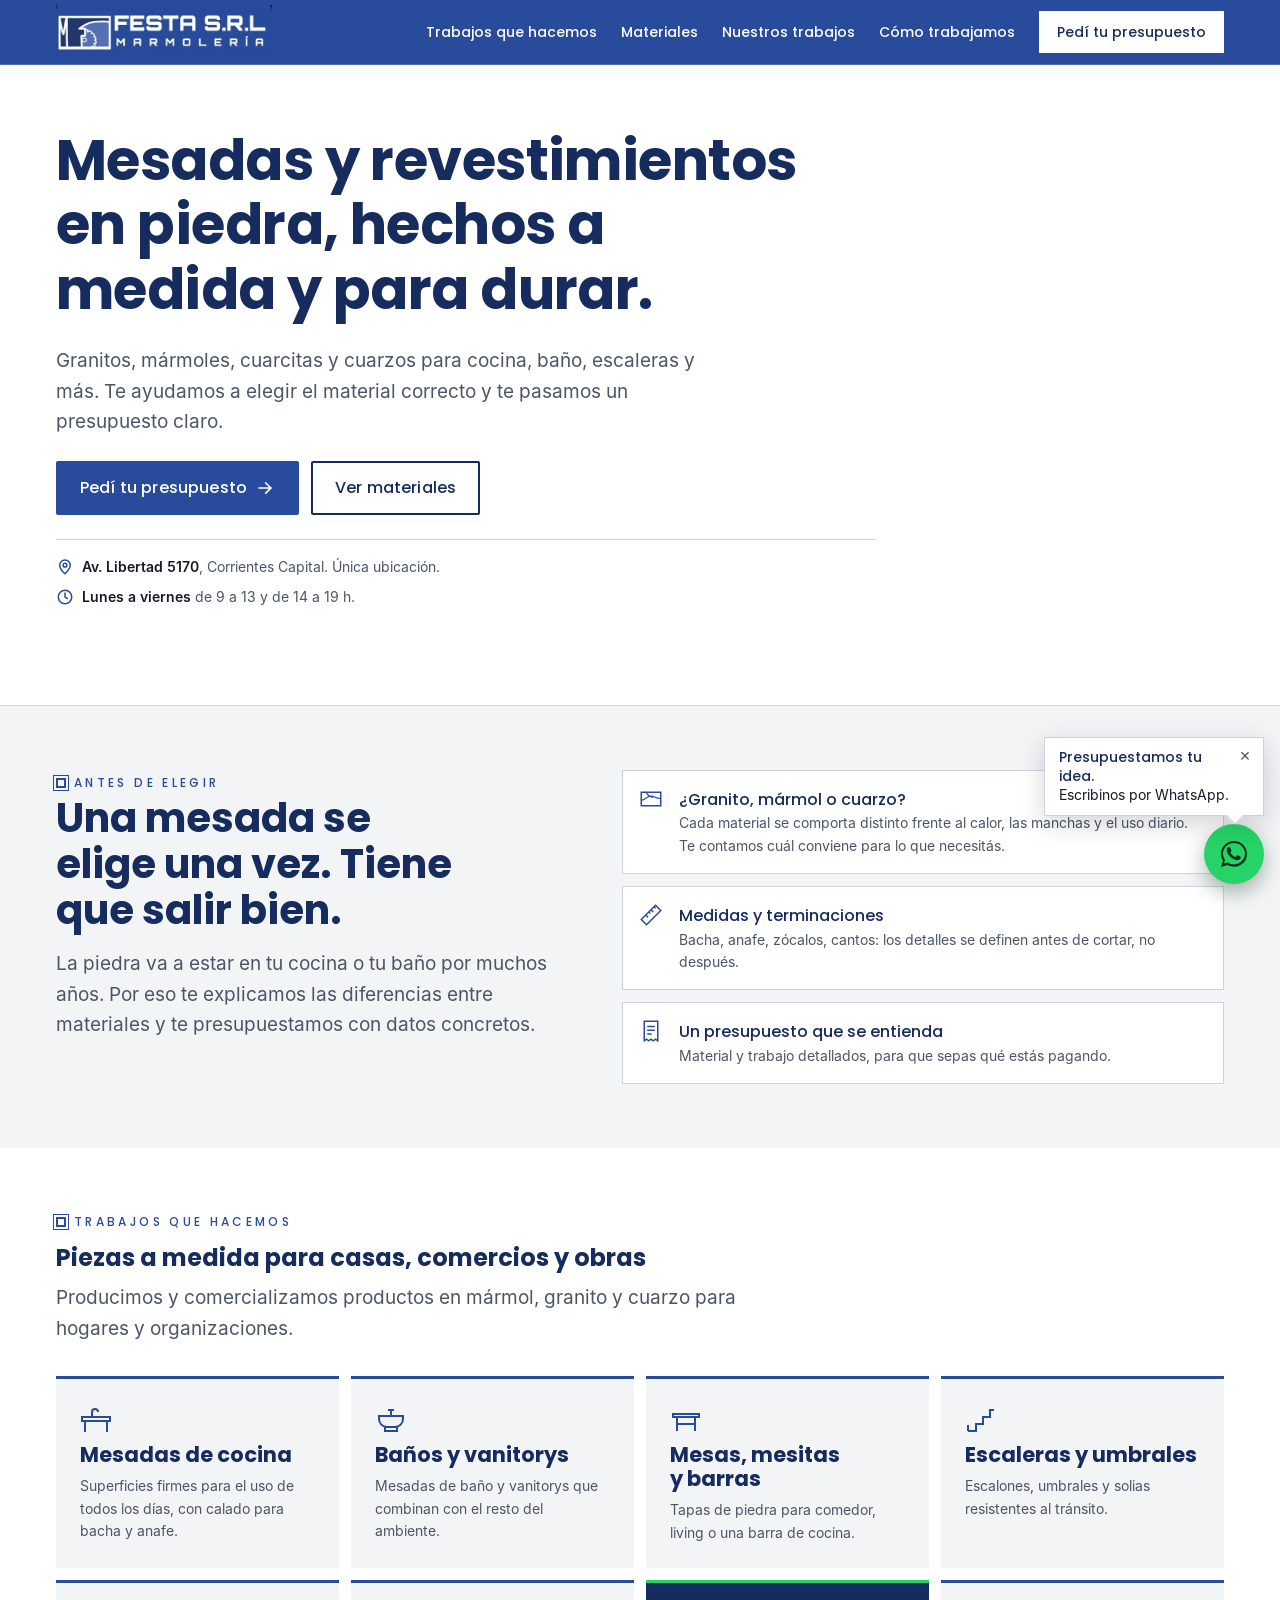
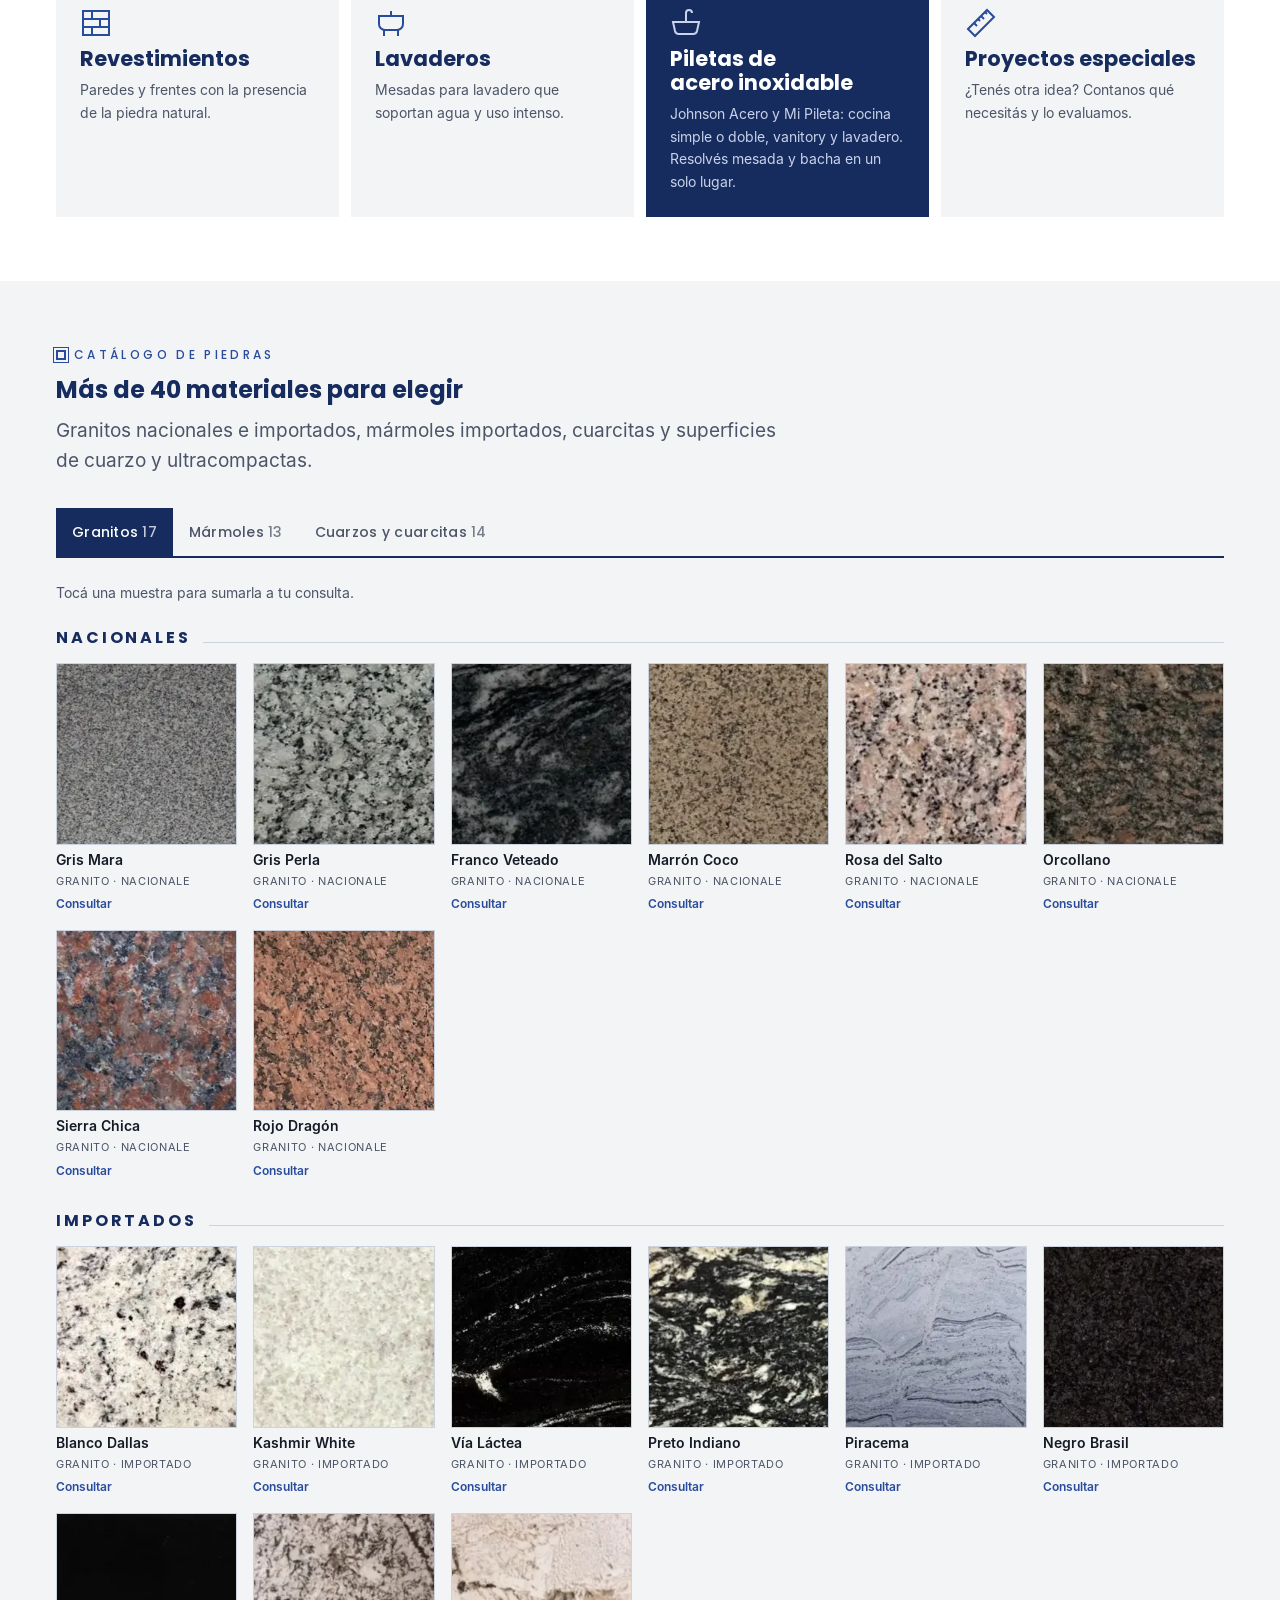
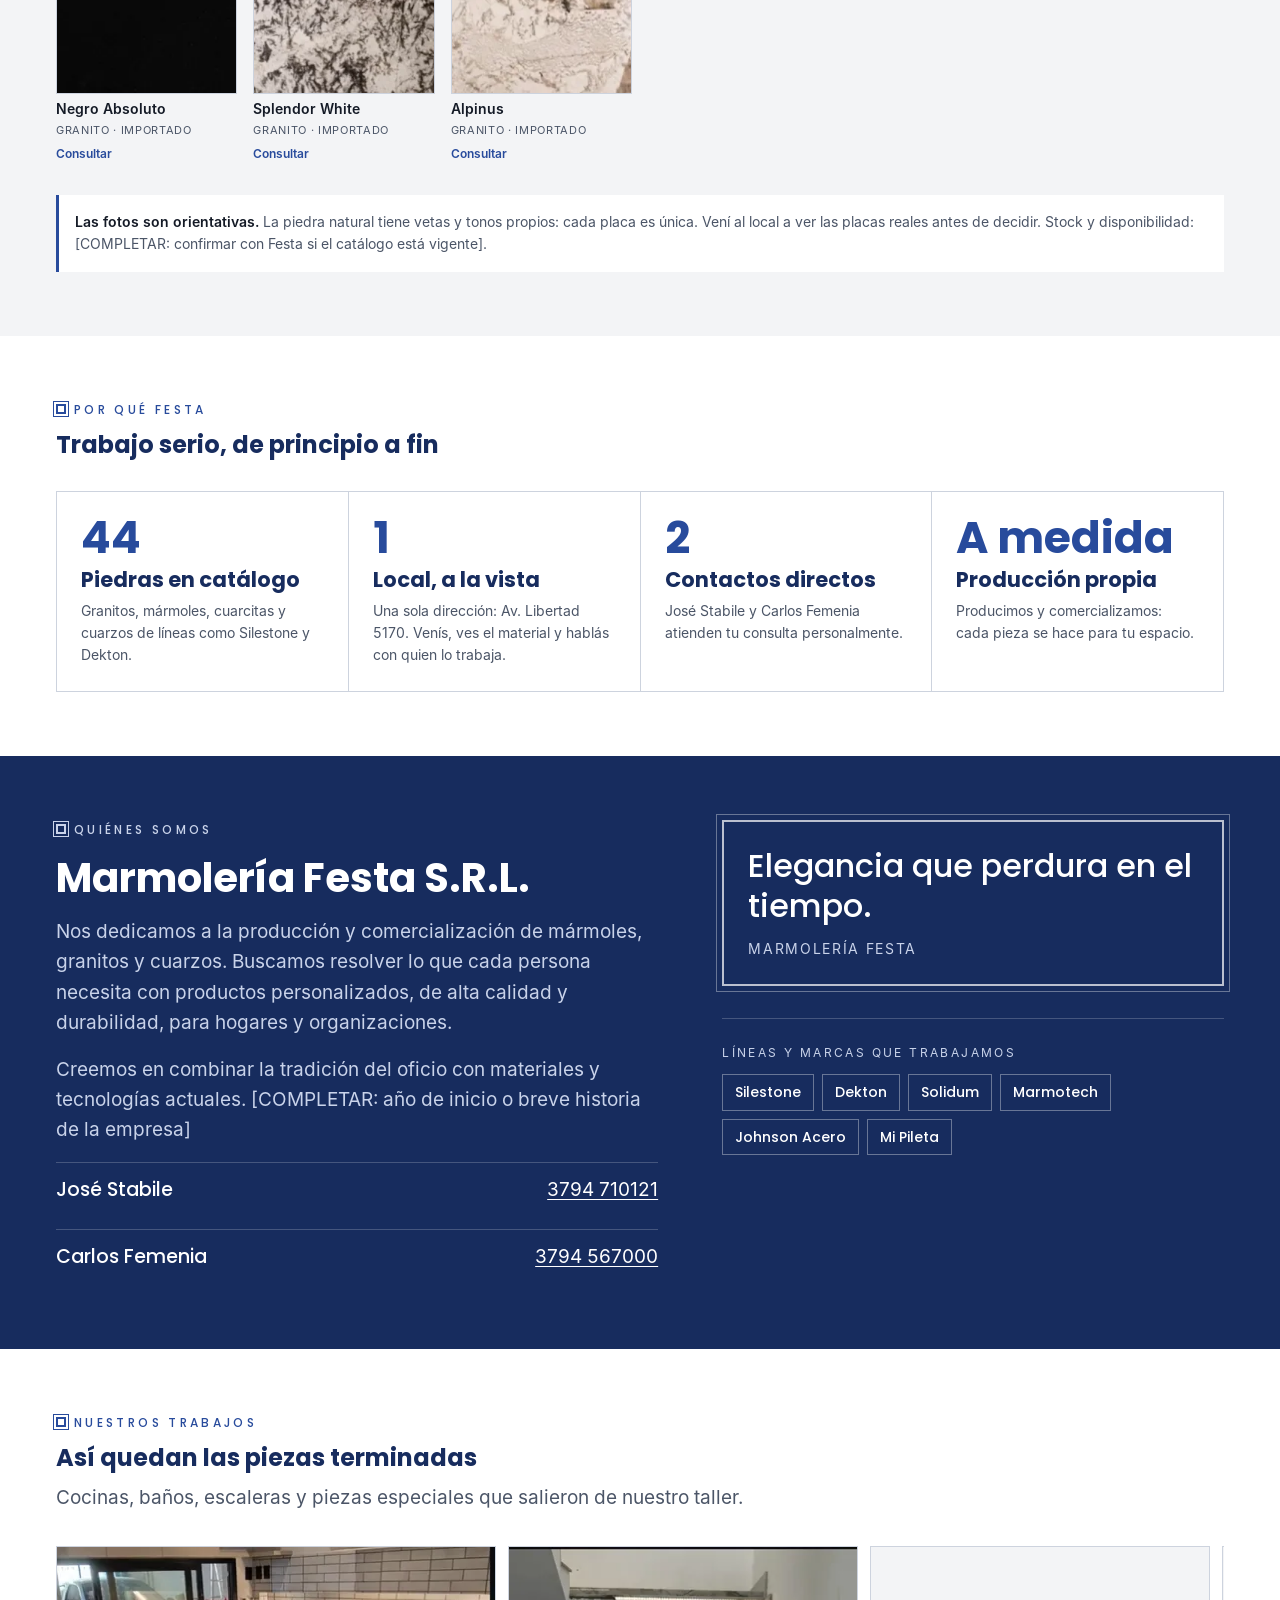
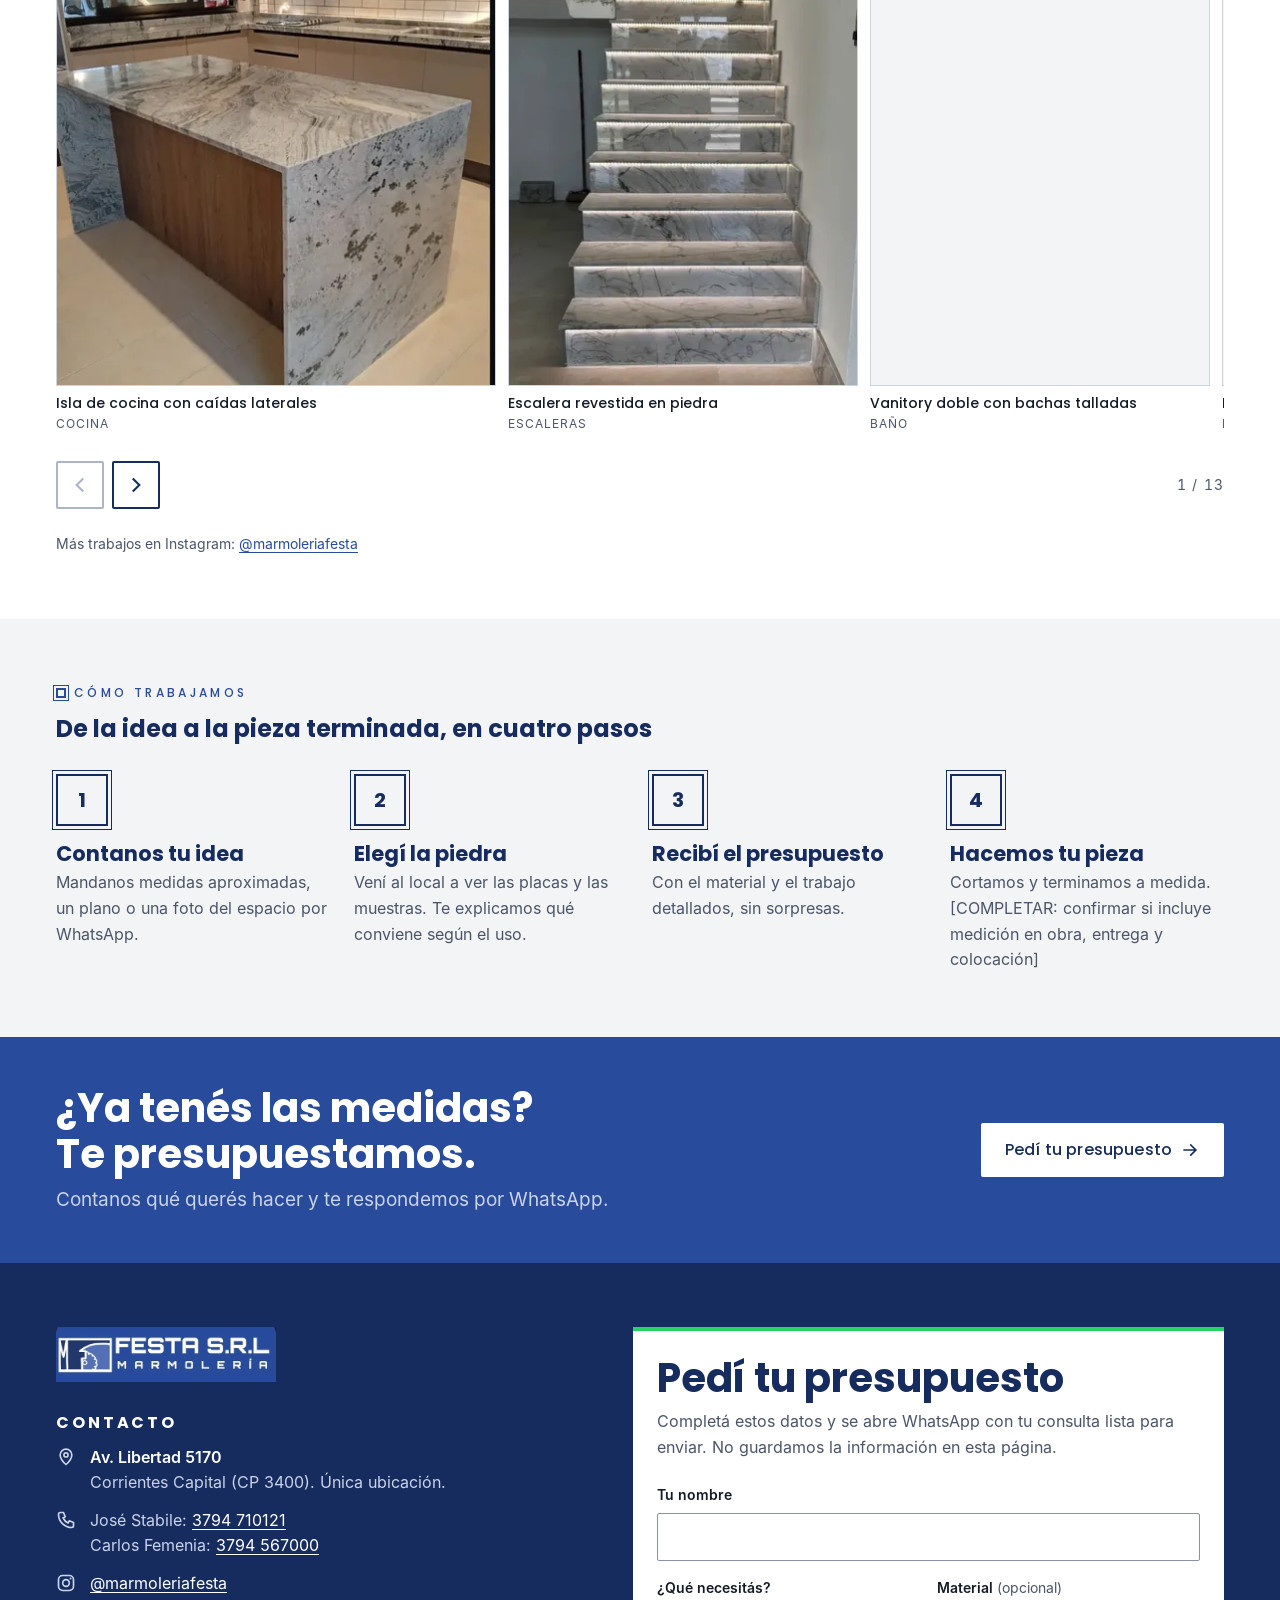
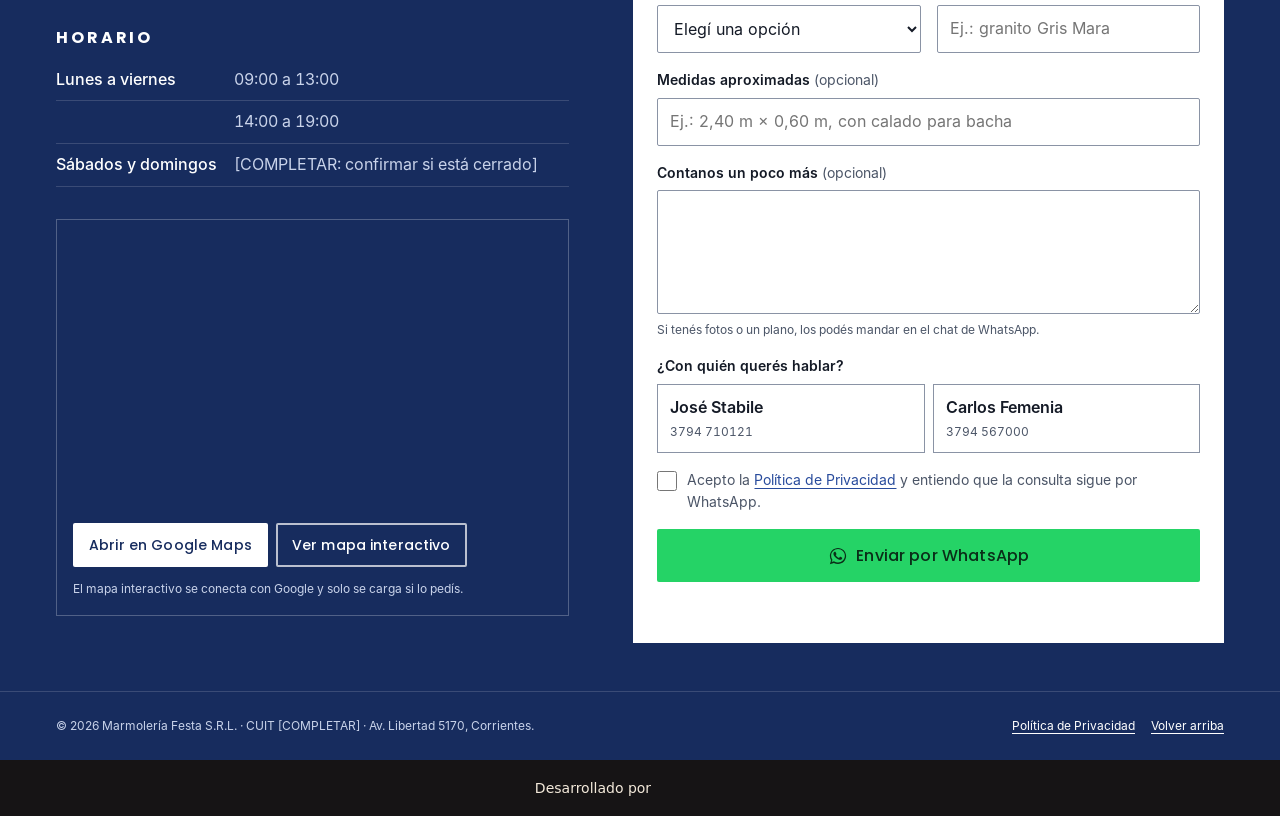
==== commit 1e3368bc: "Quita etiqueta y tablero de muestras del hero y la sección de preguntas frecuentes Co-Authored-By: C" ====
--- a/site/index.html
+++ b/site/index.html
@@ -96,7 +96,6 @@
         <li><a href="#materiales">Materiales</a></li>
         <li><a href="#trabajos">Nuestros trabajos</a></li>
         <li><a href="#proceso">Cómo trabajamos</a></li>
-        <li><a href="#preguntas">Preguntas</a></li>
         <li class="nav-cta"><a href="#presupuesto">Pedí tu presupuesto</a></li>
       </ul>
     </nav>
@@ -109,7 +108,6 @@
 <section class="hero" id="inicio" aria-labelledby="titulo-hero">
   <div class="wrap hero-grid">
     <div class="hero-copy">
-      <span class="eyebrow">Marmolería en Corrientes Capital</span>
       <h1 id="titulo-hero">Mesadas y revestimientos en piedra, hechos a medida y para durar.</h1>
       <p class="hero-lead">Granitos, mármoles, cuarcitas y cuarzos para cocina, baño, escaleras y más. Te ayudamos a elegir el material correcto y te pasamos un presupuesto claro.</p>
       <div class="hero-actions">
@@ -121,17 +119,6 @@
         <li><svg aria-hidden="true"><use href="#i-clock"></use></svg><span><strong>Lunes a viernes</strong> de 9 a 13 y de 14 a 19 h.</span></li>
       </ul>
     </div>
-    <figure class="board" aria-label="Algunas de las piedras de nuestro catálogo">
-      <ul class="board-grid">
-        <li><img src="img/materiales/gris-mara.webp" width="240" height="240" alt="Muestra de granito Gris Mara"><span>Gris Mara</span></li>
-        <li><img src="img/materiales/carrara.webp" width="240" height="240" alt="Muestra de mármol Carrara"><span>Carrara</span></li>
-        <li><img src="img/materiales/negro-brasil.webp" width="240" height="240" alt="Muestra de granito Negro Brasil"><span>Negro Brasil</span></li>
-        <li><img src="img/materiales/verde-oriental.webp" width="240" height="240" alt="Muestra de mármol Verde Oriental"><span>Verde Oriental</span></li>
-        <li><img src="img/materiales/calacatta-gold.webp" width="240" height="240" alt="Muestra de cuarzo Silestone Calacatta Gold"><span>Calacatta Gold</span></li>
-        <li><img src="img/materiales/via-lactea.webp" width="240" height="240" alt="Muestra de granito Vía Láctea"><span>Vía Láctea</span></li>
-      </ul>
-      <figcaption class="board-caption"><span>Muestras del local</span><span>Granito · Mármol · Cuarzo</span></figcaption>
-    </figure>
   </div>
 </section>
 
@@ -374,45 +361,6 @@
       <li class="step"><div><h3>Recibí el presupuesto</h3><p>Con el material y el trabajo detallados, sin sorpresas.</p></div></li>
       <li class="step"><div><h3>Hacemos tu pieza</h3><p>Cortamos y terminamos a medida. [COMPLETAR: confirmar si incluye medición en obra, entrega y colocación]</p></div></li>
     </ol>
-  </div>
-</section>
-
-<!-- ============================ PREGUNTAS FRECUENTES ============================ -->
-<section class="section section--white" id="preguntas" aria-labelledby="titulo-faq">
-  <div class="wrap">
-    <div class="section-head">
-      <span class="eyebrow">Preguntas frecuentes</span>
-      <h2 id="titulo-faq">Lo que más nos consultan</h2>
-    </div>
-    <div class="faq">
-      <details>
-        <summary>¿Qué piedra conviene para una mesada de cocina?</summary>
-        <div>
-          <p>Depende del uso. El granito es muy resistente al calor y a las rayas. El cuarzo tiene una superficie pareja, poco porosa y fácil de limpiar. Las superficies ultracompactas como Dekton soportan muy bien el calor.</p>
-          <p>El mármol es muy elegante pero más sensible a los ácidos (limón, vinagre) y a las manchas, por eso suele elegirse para baños y revestimientos. En el local te mostramos las diferencias con muestras.</p>
-        </div>
-      </details>
-      <details>
-        <summary>¿Qué necesito para pedir un presupuesto?</summary>
-        <div><p>El tipo de trabajo, las medidas aproximadas y, si ya lo tenés en mente, el material. Una foto o un plano ayuda mucho. Podés usar el formulario de esta página o escribirnos directo por WhatsApp.</p></div>
-      </details>
-      <details>
-        <summary>¿Las piedras se ven igual que en las fotos?</summary>
-        <div><p>No exactamente. La piedra natural tiene vetas y tonos que cambian de una placa a otra, y la pantalla también altera los colores. Las fotos sirven para orientarte; para decidir, conviene ver la placa en el local.</p></div>
-      </details>
-      <details>
-        <summary>¿Venden piletas y bachas?</summary>
-        <div><p>Sí. Trabajamos piletas de acero inoxidable de Johnson Acero y Mi Pileta: de cocina simple o doble, vanitorys y lavaderos.</p></div>
-      </details>
-      <details>
-        <summary>¿Hacen la medición en obra y la colocación?</summary>
-        <div><p>[COMPLETAR: respuesta de Festa sobre medición, entrega y colocación, y zonas que cubren]</p></div>
-      </details>
-      <details>
-        <summary>¿Dónde están y en qué horario atienden?</summary>
-        <div><p>En Av. Libertad 5170, Corrientes Capital (es nuestra única ubicación). Atendemos de lunes a viernes de 9 a 13 y de 14 a 19 h.</p></div>
-      </details>
-    </div>
   </div>
 </section>
 
--- a/site/css/styles.css
+++ b/site/css/styles.css
@@ -161,23 +161,9 @@
 .hero-facts svg { width: 18px; height: 18px; flex: none; margin-top: 2px; color: var(--color-primary); }
 .hero-facts strong { color: var(--color-ink); font-weight: 600; }
 
-/* Tablero de muestras: el recuadro de doble línea del logo */
-.board { position: relative; padding: var(--sp-3); border: 3px solid var(--color-primary-dark); background: var(--color-surface); }
-.board::before { content: ""; position: absolute; inset: 6px; border: 1px solid var(--color-line); pointer-events: none; }
-.board-grid { position: relative; list-style: none; display: grid; grid-template-columns: repeat(3, 1fr); gap: var(--sp-2); }
-.board-grid li { position: relative; }
-.board-grid img { width: 100%; aspect-ratio: 1; object-fit: cover; }
-.board-grid span {
-  position: absolute; left: 0; bottom: 0; max-width: 100%;
-  background: var(--color-surface); color: var(--color-ink);
-  font-size: 10px; line-height: 1.2; font-weight: 600; letter-spacing: .04em; text-transform: uppercase; padding: 4px 6px;
-}
-.board-caption { position: relative; margin-top: var(--sp-3); display: flex; justify-content: space-between; gap: var(--sp-3); font-size: var(--fs-xs); color: var(--color-muted); letter-spacing: .08em; text-transform: uppercase; }
-
 @media (min-width: 900px) {
   .hero { padding-block: var(--sp-8) var(--sp-9); }
-  .hero-grid { grid-template-columns: 1.1fr 1fr; gap: var(--sp-8); }
-  .board-grid span { font-size: 11px; }
+  .hero-copy { max-width: 820px; }
 }
 
 /* ---------- Necesidad ---------- */
@@ -303,18 +289,6 @@
   .steps { grid-template-columns: repeat(4, 1fr); gap: var(--sp-5); }
   .step { grid-template-columns: 1fr; }
 }
-
-/* ---------- FAQ ---------- */
-.faq { display: grid; gap: var(--sp-2); max-width: 860px; }
-.faq details { background: var(--color-surface); border: 1px solid var(--color-line); }
-.faq summary {
-  list-style: none; cursor: pointer; display: flex; justify-content: space-between; gap: var(--sp-4); align-items: center;
-  padding: var(--sp-4) var(--sp-5); font-family: var(--font-display); font-weight: 500; color: var(--color-primary-dark);
-}
-.faq summary::-webkit-details-marker { display: none; }
-.faq summary::after { content: "+"; flex: none; font-size: 1.5rem; line-height: 1; color: var(--color-primary); transition: transform .2s; }
-.faq details[open] summary::after { transform: rotate(45deg); }
-.faq details > div { padding: 0 var(--sp-5) var(--sp-5); color: var(--color-muted); display: grid; gap: var(--sp-3); }
 
 /* ---------- CTA final ---------- */
 .cta-band { background: var(--color-primary); color: var(--color-on-dark); }
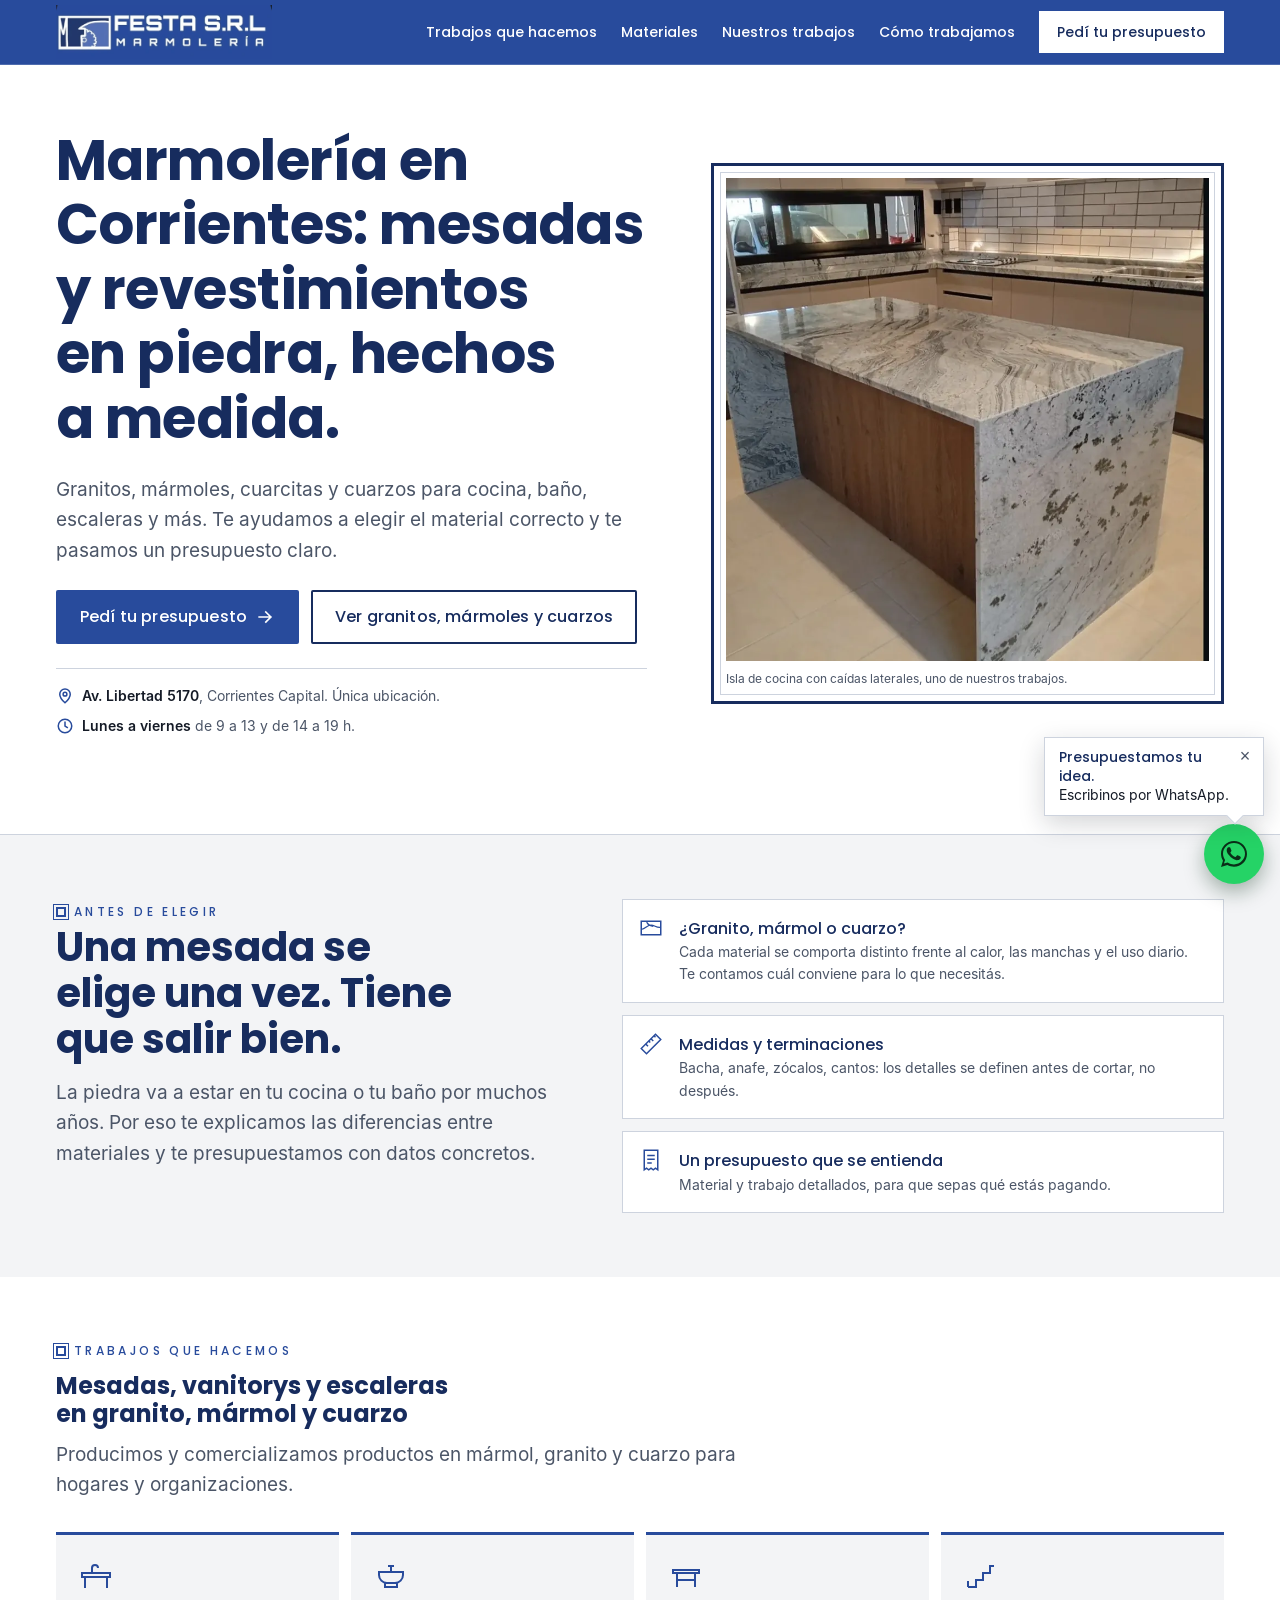
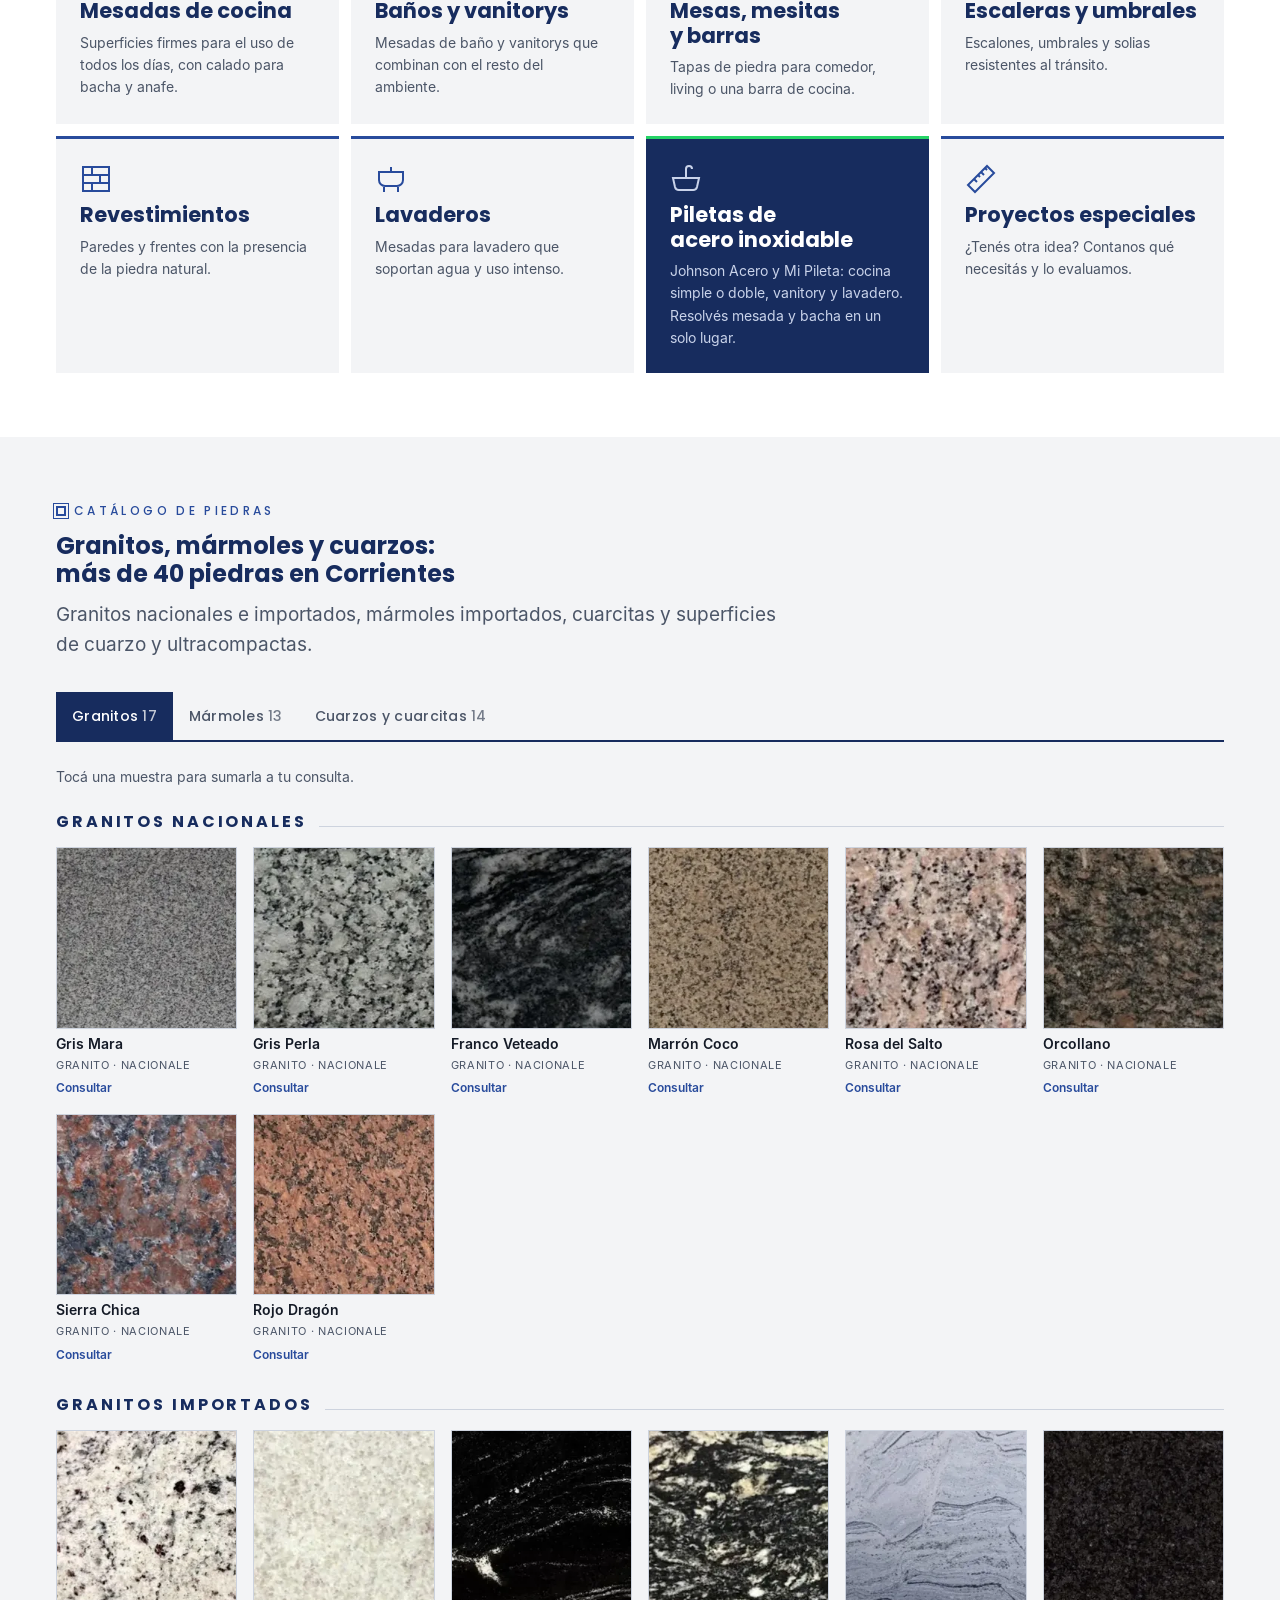
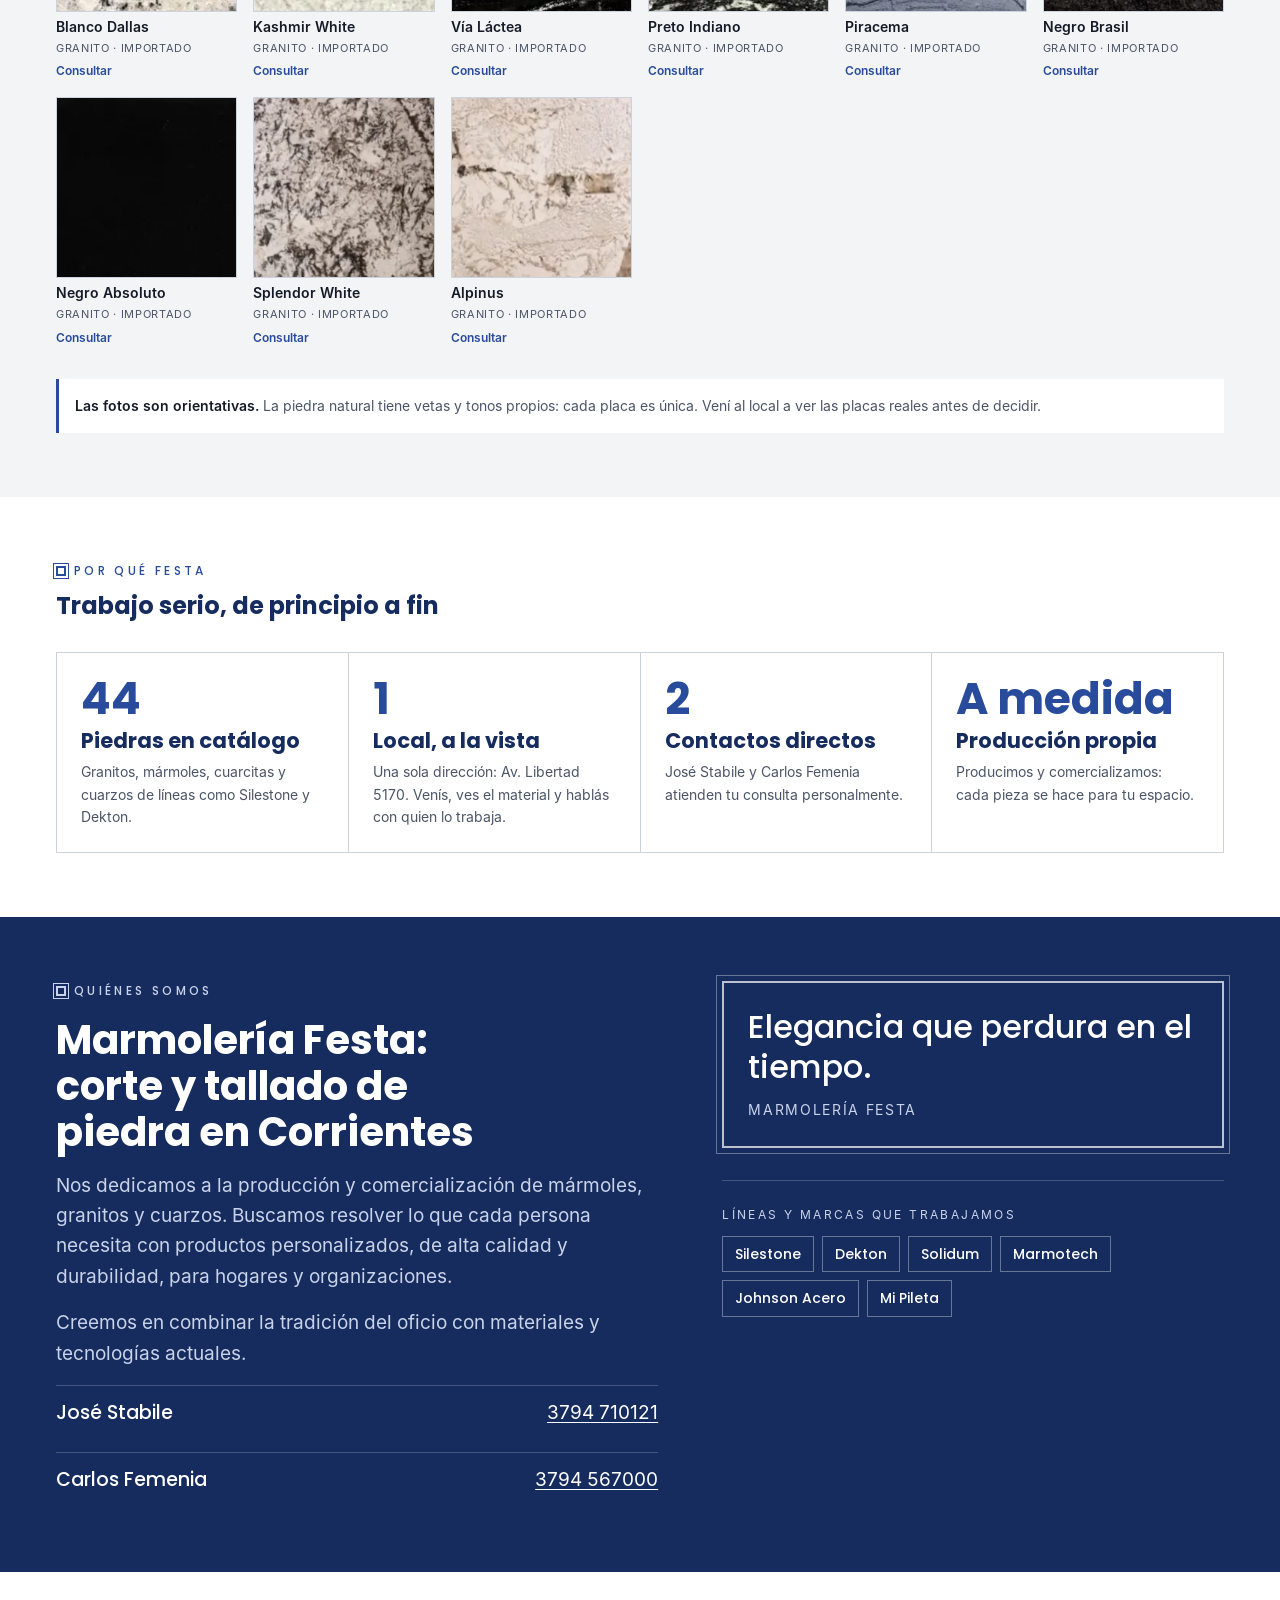
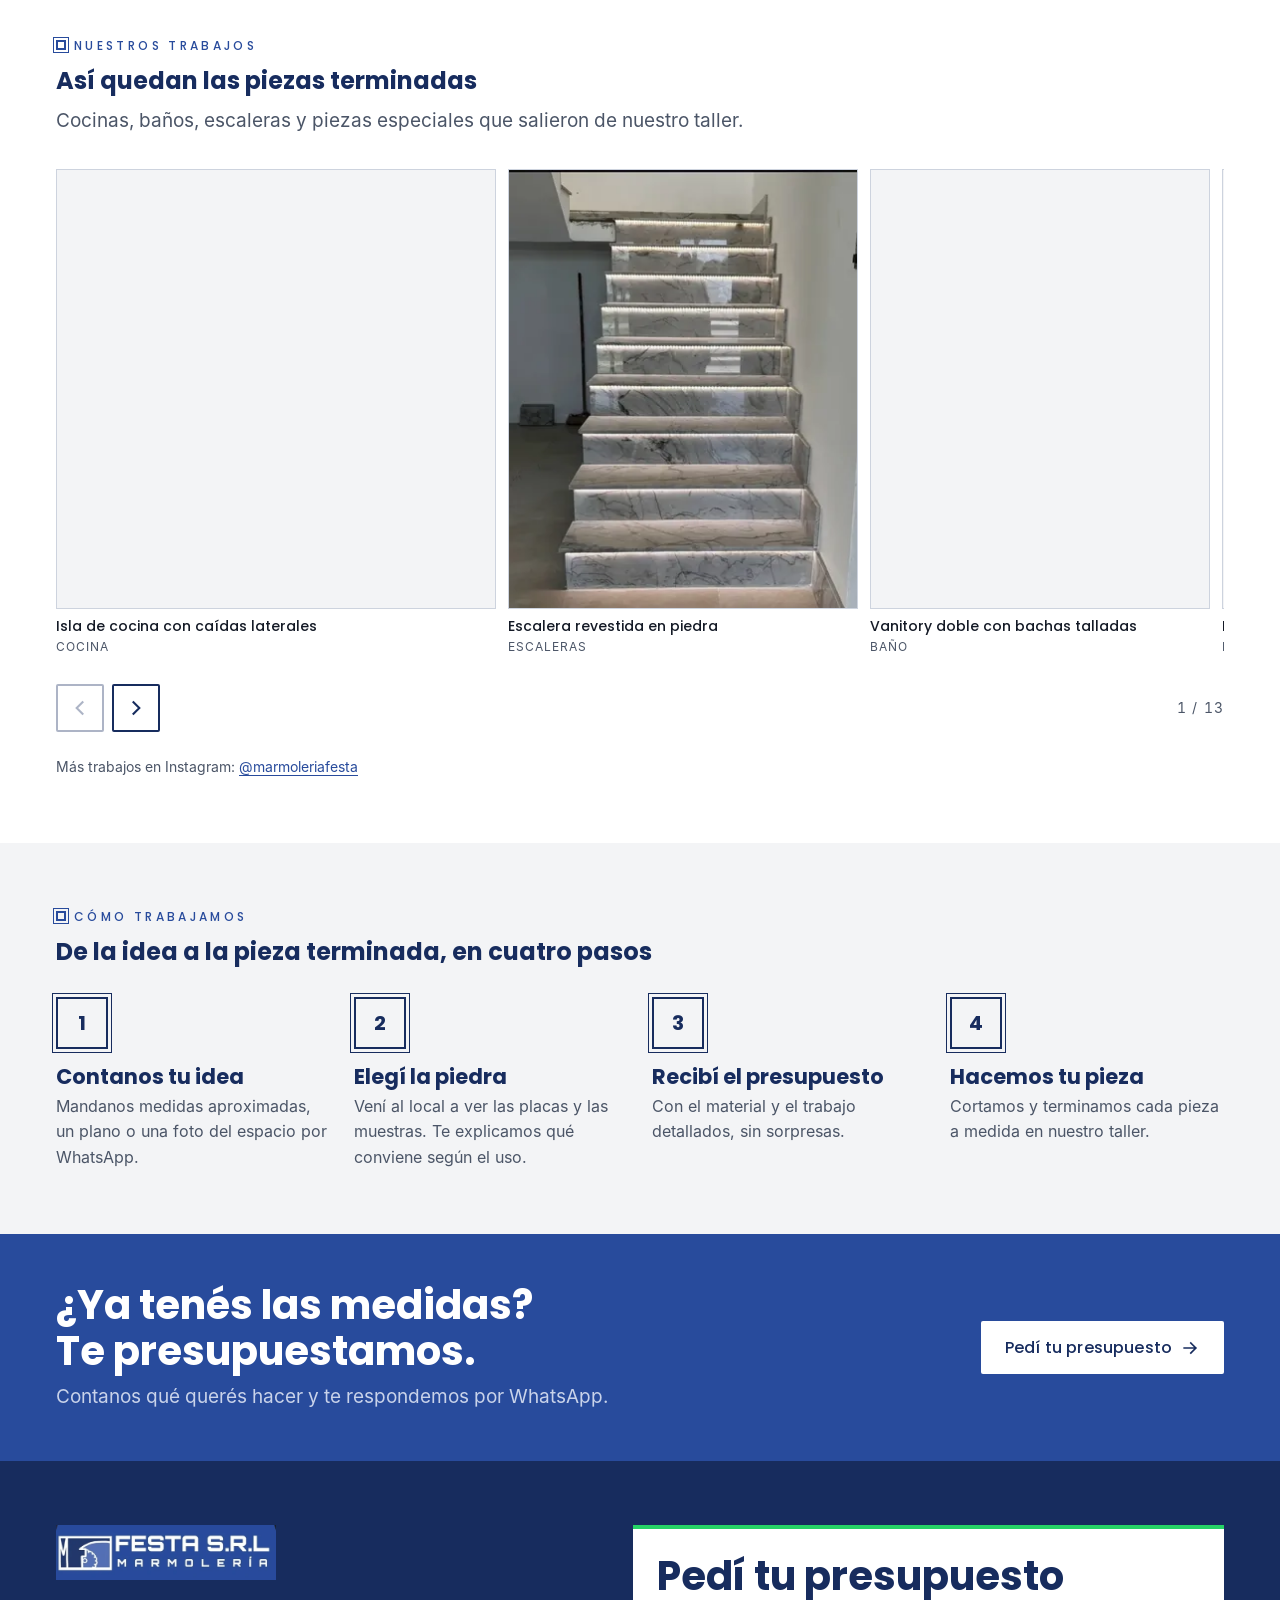
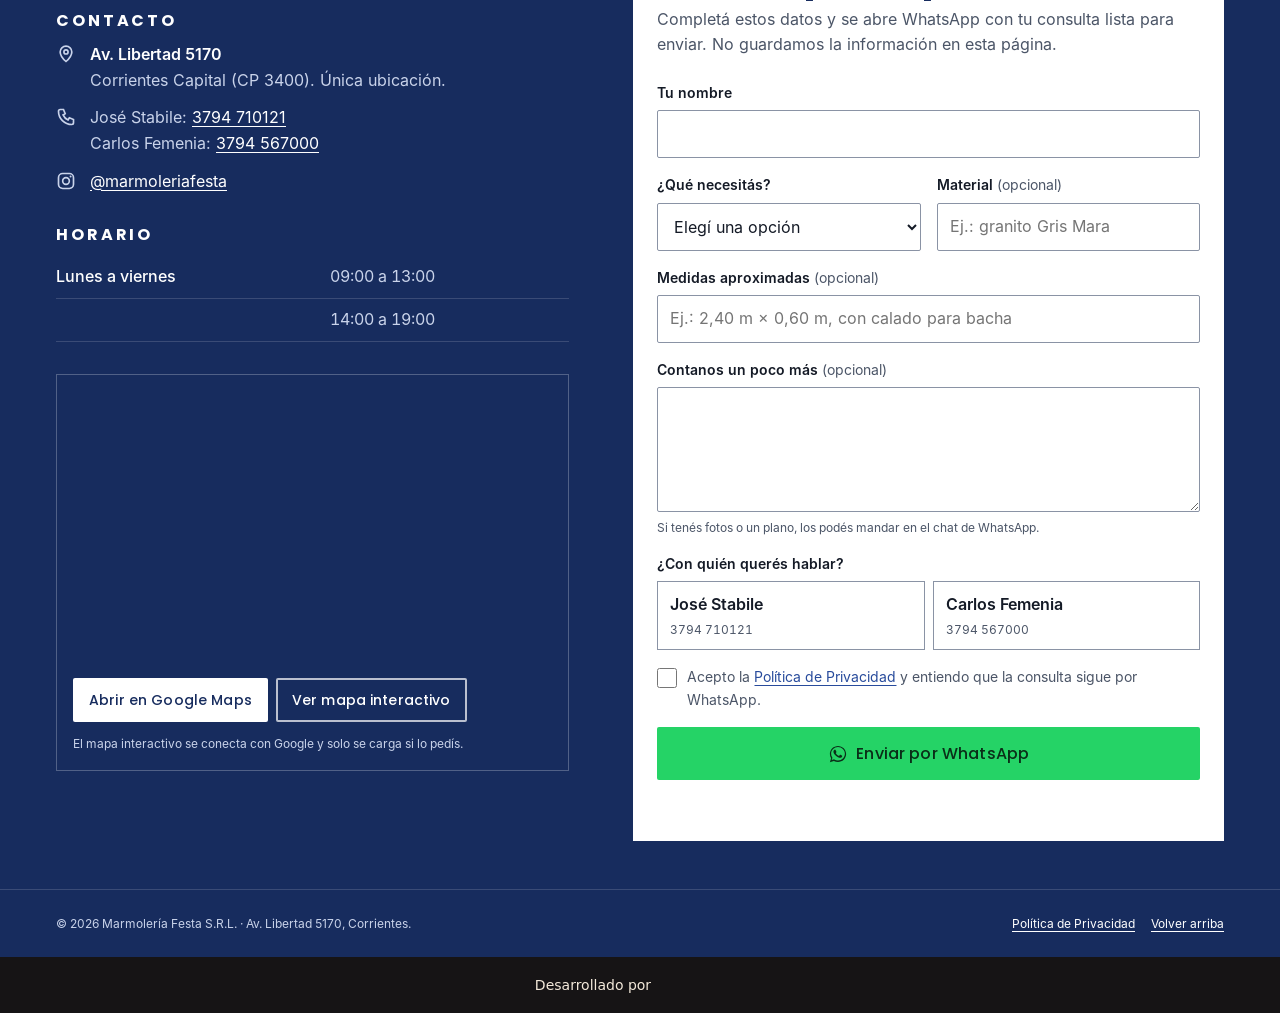
==== commit ea446d5f: "Aplica mejoras SEO de la auditoría - Title, meta description, H1 y H2 con marmolería y Corrientes - " ====
--- a/site/index.html
+++ b/site/index.html
@@ -3,8 +3,8 @@
 <head>
 <meta charset="utf-8">
 <meta name="viewport" content="width=device-width, initial-scale=1, viewport-fit=cover">
-<title>Marmolería Festa | Mesadas de granito, mármol y cuarzo en Corrientes</title>
-<meta name="description" content="Mesadas de cocina y baño, escaleras y revestimientos en granito, mármol, cuarcita y cuarzo, a medida. Av. Libertad 5170, Corrientes Capital. Pedí tu presupuesto por WhatsApp.">
+<title>Marmolería en Corrientes | Mesadas de granito y cuarzo · Festa</title>
+<meta name="description" content="Mesadas, vanitorys y escaleras en granito, mármol y cuarzo a medida. Más de 40 piedras. Av. Libertad 5170, Corrientes. Presupuesto por WhatsApp.">
 <!-- Respaldo de seguridad: la política principal va en el archivo _headers (Netlify) -->
 <meta http-equiv="Content-Security-Policy" content="default-src 'self'; script-src 'self'; style-src 'self'; font-src 'self'; img-src 'self' data:; connect-src 'self'; frame-src https://www.google.com; form-action 'self'; base-uri 'self'; object-src 'none'; upgrade-insecure-requests">
 <meta name="referrer" content="strict-origin-when-cross-origin">
@@ -14,8 +14,8 @@
 <meta property="og:type" content="website">
 <meta property="og:locale" content="es_AR">
 <meta property="og:site_name" content="Marmolería Festa S.R.L.">
-<meta property="og:title" content="Marmolería Festa | Granito, mármol y cuarzo a medida en Corrientes">
-<meta property="og:description" content="Mesadas, escaleras y revestimientos en piedra natural y cuarzo. Más de 40 materiales para elegir. Pedí tu presupuesto.">
+<meta property="og:title" content="Marmolería Festa · Mesadas de granito, mármol y cuarzo en Corrientes">
+<meta property="og:description" content="Mesadas, escaleras y revestimientos en piedra natural y cuarzo. Granitos, mármoles y cuarzos: más de 40 piedras en Corrientes. Pedí tu presupuesto.">
 <meta property="og:url" content="https://[COMPLETAR-dominio]/">
 <meta property="og:image" content="https://[COMPLETAR-dominio]/img/og-festa.jpg">
 <meta property="og:image:width" content="1200">
@@ -29,26 +29,243 @@
 {
   "@context": "https://schema.org",
   "@type": "HomeAndConstructionBusiness",
+  "@id": "https://[COMPLETAR-dominio]/#negocio",
   "name": "Marmolería Festa S.R.L.",
-  "description": "Venta, producción y comercialización de granitos, mármoles, cuarcitas y cuarzos para mesadas, mesas, escaleras, umbrales y revestimientos.",
+  "alternateName": "Festa S.R.L. Marmolería",
+  "description": "Marmolería en Corrientes: producción y venta de mesadas, vanitorys, escaleras, umbrales y revestimientos en granito, mármol, cuarcita y cuarzo, a medida.",
   "url": "https://[COMPLETAR-dominio]/",
-  "image": "https://[COMPLETAR-dominio]/img/og-festa.jpg",
   "logo": "https://[COMPLETAR-dominio]/img/logo-festa.webp",
-  "telephone": ["+54 9 379 471-0121", "+54 9 379 456-7000"],
+  "image": [
+    "https://[COMPLETAR-dominio]/img/og-festa.jpg",
+    "https://[COMPLETAR-dominio]/img/trabajos/isla-cascada-880.webp",
+    "https://[COMPLETAR-dominio]/img/trabajos/escalera-880.webp",
+    "https://[COMPLETAR-dominio]/img/trabajos/vanitory-doble-880.webp"
+  ],
+  "telephone": "+54 9 379 471-0121",
+  "contactPoint": [
+    {
+      "@type": "ContactPoint",
+      "contactType": "sales",
+      "name": "José Stabile",
+      "telephone": "+54 9 379 471-0121",
+      "availableLanguage": "es"
+    },
+    {
+      "@type": "ContactPoint",
+      "contactType": "sales",
+      "name": "Carlos Femenia",
+      "telephone": "+54 9 379 456-7000",
+      "availableLanguage": "es"
+    }
+  ],
   "address": {
     "@type": "PostalAddress",
     "streetAddress": "Av. Libertad 5170",
     "addressLocality": "Corrientes",
     "addressRegion": "Corrientes",
-    "postalCode": "3400",
+    "postalCode": "W3400",
     "addressCountry": "AR"
   },
+  "hasMap": "https://www.google.com/maps/search/?api=1&query=Av.%20Libertad%205170%2C%20Corrientes%2C%20Argentina",
   "openingHoursSpecification": [
-    { "@type": "OpeningHoursSpecification", "dayOfWeek": ["Monday","Tuesday","Wednesday","Thursday","Friday"], "opens": "09:00", "closes": "13:00" },
-    { "@type": "OpeningHoursSpecification", "dayOfWeek": ["Monday","Tuesday","Wednesday","Thursday","Friday"], "opens": "14:00", "closes": "19:00" }
+    {
+      "@type": "OpeningHoursSpecification",
+      "dayOfWeek": [
+        "Monday",
+        "Tuesday",
+        "Wednesday",
+        "Thursday",
+        "Friday"
+      ],
+      "opens": "09:00",
+      "closes": "13:00"
+    },
+    {
+      "@type": "OpeningHoursSpecification",
+      "dayOfWeek": [
+        "Monday",
+        "Tuesday",
+        "Wednesday",
+        "Thursday",
+        "Friday"
+      ],
+      "opens": "14:00",
+      "closes": "19:00"
+    }
   ],
-  "areaServed": "Corrientes",
-  "sameAs": ["https://www.instagram.com/marmoleriafesta/"]
+  "areaServed": {
+    "@type": "City",
+    "name": "Corrientes"
+  },
+  "knowsAbout": [
+    "Mesadas de granito",
+    "Mesadas de cuarzo",
+    "Mármol",
+    "Silestone",
+    "Dekton",
+    "Vanitorys",
+    "Escaleras de piedra",
+    "Revestimientos de piedra"
+  ],
+  "hasOfferCatalog": {
+    "@type": "OfferCatalog",
+    "name": "Piedras y trabajos a medida",
+    "itemListElement": [
+      {
+        "@type": "OfferCatalog",
+        "name": "Granitos",
+        "itemListElement": [
+          {
+            "@type": "Offer",
+            "itemOffered": {
+              "@type": "Product",
+              "name": "Gris Mara"
+            }
+          },
+          {
+            "@type": "Offer",
+            "itemOffered": {
+              "@type": "Product",
+              "name": "Gris Perla"
+            }
+          },
+          {
+            "@type": "Offer",
+            "itemOffered": {
+              "@type": "Product",
+              "name": "Negro Brasil"
+            }
+          },
+          {
+            "@type": "Offer",
+            "itemOffered": {
+              "@type": "Product",
+              "name": "Negro Absoluto"
+            }
+          },
+          {
+            "@type": "Offer",
+            "itemOffered": {
+              "@type": "Product",
+              "name": "Vía Láctea"
+            }
+          },
+          {
+            "@type": "Offer",
+            "itemOffered": {
+              "@type": "Product",
+              "name": "Blanco Dallas"
+            }
+          }
+        ]
+      },
+      {
+        "@type": "OfferCatalog",
+        "name": "Mármoles",
+        "itemListElement": [
+          {
+            "@type": "Offer",
+            "itemOffered": {
+              "@type": "Product",
+              "name": "Carrara"
+            }
+          },
+          {
+            "@type": "Offer",
+            "itemOffered": {
+              "@type": "Product",
+              "name": "Arabescato"
+            }
+          },
+          {
+            "@type": "Offer",
+            "itemOffered": {
+              "@type": "Product",
+              "name": "Crema Marfil"
+            }
+          },
+          {
+            "@type": "Offer",
+            "itemOffered": {
+              "@type": "Product",
+              "name": "Travertino Turco"
+            }
+          },
+          {
+            "@type": "Offer",
+            "itemOffered": {
+              "@type": "Product",
+              "name": "Verde Oriental"
+            }
+          },
+          {
+            "@type": "Offer",
+            "itemOffered": {
+              "@type": "Product",
+              "name": "Marrón Emperador"
+            }
+          }
+        ]
+      },
+      {
+        "@type": "OfferCatalog",
+        "name": "Cuarzos y superficies",
+        "itemListElement": [
+          {
+            "@type": "Offer",
+            "itemOffered": {
+              "@type": "Product",
+              "name": "Silestone Calacatta Gold"
+            }
+          },
+          {
+            "@type": "Offer",
+            "itemOffered": {
+              "@type": "Product",
+              "name": "Silestone Blanco Zeus"
+            }
+          },
+          {
+            "@type": "Offer",
+            "itemOffered": {
+              "@type": "Product",
+              "name": "Dekton Aura"
+            }
+          },
+          {
+            "@type": "Offer",
+            "itemOffered": {
+              "@type": "Product",
+              "name": "Cuarcita Patagonia"
+            }
+          }
+        ]
+      },
+      {
+        "@type": "OfferCatalog",
+        "name": "Piletas de acero inoxidable",
+        "itemListElement": [
+          {
+            "@type": "Offer",
+            "itemOffered": {
+              "@type": "Product",
+              "name": "Johnson Acero"
+            }
+          },
+          {
+            "@type": "Offer",
+            "itemOffered": {
+              "@type": "Product",
+              "name": "Mi Pileta"
+            }
+          }
+        ]
+      }
+    ]
+  },
+  "sameAs": [
+    "https://www.instagram.com/marmoleriafesta/"
+  ]
 }
 </script>
 <script src="js/main.js" defer></script>
@@ -108,17 +325,21 @@
 <section class="hero" id="inicio" aria-labelledby="titulo-hero">
   <div class="wrap hero-grid">
     <div class="hero-copy">
-      <h1 id="titulo-hero">Mesadas y revestimientos en piedra, hechos a medida y para durar.</h1>
+      <h1 id="titulo-hero">Marmolería en Corrientes: mesadas y revestimientos en piedra, hechos a medida.</h1>
       <p class="hero-lead">Granitos, mármoles, cuarcitas y cuarzos para cocina, baño, escaleras y más. Te ayudamos a elegir el material correcto y te pasamos un presupuesto claro.</p>
       <div class="hero-actions">
         <a class="btn btn--primary" href="#presupuesto">Pedí tu presupuesto <svg aria-hidden="true"><use href="#i-arrow"></use></svg></a>
-        <a class="btn btn--ghost" href="#materiales">Ver materiales</a>
+        <a class="btn btn--ghost" href="#materiales">Ver granitos, mármoles y cuarzos</a>
       </div>
       <ul class="hero-facts">
         <li><svg aria-hidden="true"><use href="#i-pin"></use></svg><span><strong>Av. Libertad 5170</strong>, Corrientes Capital. Única ubicación.</span></li>
         <li><svg aria-hidden="true"><use href="#i-clock"></use></svg><span><strong>Lunes a viernes</strong> de 9 a 13 y de 14 a 19 h.</span></li>
       </ul>
     </div>
+    <figure class="hero-media">
+      <img src="img/trabajos/isla-cascada-440.webp" srcset="img/trabajos/isla-cascada-440.webp 440w, img/trabajos/isla-cascada-880.webp 880w" sizes="(min-width: 900px) 520px, calc(100vw - 32px)" width="440" height="440" alt="Isla de cocina en piedra con caídas laterales, hecha por Marmolería Festa" fetchpriority="high" decoding="async">
+      <figcaption>Isla de cocina con caídas laterales, uno de nuestros trabajos.</figcaption>
+    </figure>
   </div>
 </section>
 
@@ -143,7 +364,7 @@
   <div class="wrap">
     <div class="section-head">
       <span class="eyebrow">Trabajos que hacemos</span>
-      <h2 id="titulo-servicios">Piezas a medida para casas, comercios y obras</h2>
+      <h2 id="titulo-servicios">Mesadas, vanitorys y escaleras en granito, mármol y cuarzo</h2>
       <p>Producimos y comercializamos productos en mármol, granito y cuarzo para hogares y organizaciones.</p>
     </div>
     <ul class="service-grid">
@@ -164,7 +385,7 @@
   <div class="wrap">
     <div class="section-head">
       <span class="eyebrow">Catálogo de piedras</span>
-      <h2 id="titulo-materiales">Más de 40 materiales para elegir</h2>
+      <h2 id="titulo-materiales">Granitos, mármoles y cuarzos: más de 40 piedras en Corrientes</h2>
       <p>Granitos nacionales e importados, mármoles importados, cuarcitas y superficies de cuarzo y ultracompactas.</p>
     </div>
     <div class="tabs" role="tablist" aria-label="Tipos de material">
@@ -175,50 +396,50 @@
     <p class="cat-hint">Tocá una muestra para sumarla a tu consulta.</p>
     <div class="tab-panel" role="tabpanel" id="panel-granitos" aria-labelledby="tab-granitos" tabindex="0">
       <div class="cat-group">
-        <h3>Nacionales</h3>
+        <h3>Granitos nacionales</h3>
         <ul class="swatches">
-          <li><button class="swatch" type="button" data-material="Granito Gris Mara" aria-label="Consultar por Granito Gris Mara"><img src="img/materiales/gris-mara.webp" width="240" height="240" alt="" loading="lazy"><span class="swatch-name">Gris Mara</span><span class="swatch-meta">Granito · Nacionale</span><span class="swatch-cta" aria-hidden="true">Consultar</span></button></li>
-          <li><button class="swatch" type="button" data-material="Granito Gris Perla" aria-label="Consultar por Granito Gris Perla"><img src="img/materiales/gris-perla.webp" width="240" height="240" alt="" loading="lazy"><span class="swatch-name">Gris Perla</span><span class="swatch-meta">Granito · Nacionale</span><span class="swatch-cta" aria-hidden="true">Consultar</span></button></li>
-          <li><button class="swatch" type="button" data-material="Granito Franco Veteado" aria-label="Consultar por Granito Franco Veteado"><img src="img/materiales/franco-veteado.webp" width="240" height="240" alt="" loading="lazy"><span class="swatch-name">Franco Veteado</span><span class="swatch-meta">Granito · Nacionale</span><span class="swatch-cta" aria-hidden="true">Consultar</span></button></li>
-          <li><button class="swatch" type="button" data-material="Granito Marrón Coco" aria-label="Consultar por Granito Marrón Coco"><img src="img/materiales/marron-coco.webp" width="240" height="240" alt="" loading="lazy"><span class="swatch-name">Marrón Coco</span><span class="swatch-meta">Granito · Nacionale</span><span class="swatch-cta" aria-hidden="true">Consultar</span></button></li>
-          <li><button class="swatch" type="button" data-material="Granito Rosa del Salto" aria-label="Consultar por Granito Rosa del Salto"><img src="img/materiales/rosa-del-salto.webp" width="240" height="240" alt="" loading="lazy"><span class="swatch-name">Rosa del Salto</span><span class="swatch-meta">Granito · Nacionale</span><span class="swatch-cta" aria-hidden="true">Consultar</span></button></li>
-          <li><button class="swatch" type="button" data-material="Granito Orcollano" aria-label="Consultar por Granito Orcollano"><img src="img/materiales/orcollano.webp" width="240" height="240" alt="" loading="lazy"><span class="swatch-name">Orcollano</span><span class="swatch-meta">Granito · Nacionale</span><span class="swatch-cta" aria-hidden="true">Consultar</span></button></li>
-          <li><button class="swatch" type="button" data-material="Granito Sierra Chica" aria-label="Consultar por Granito Sierra Chica"><img src="img/materiales/sierra-chica.webp" width="240" height="240" alt="" loading="lazy"><span class="swatch-name">Sierra Chica</span><span class="swatch-meta">Granito · Nacionale</span><span class="swatch-cta" aria-hidden="true">Consultar</span></button></li>
-          <li><button class="swatch" type="button" data-material="Granito Rojo Dragón" aria-label="Consultar por Granito Rojo Dragón"><img src="img/materiales/rojo-dragon.webp" width="240" height="240" alt="" loading="lazy"><span class="swatch-name">Rojo Dragón</span><span class="swatch-meta">Granito · Nacionale</span><span class="swatch-cta" aria-hidden="true">Consultar</span></button></li>
+          <li><button class="swatch" type="button" data-material="Granito Gris Mara" aria-label="Consultar por Granito Gris Mara"><img src="img/materiales/gris-mara.webp" width="240" height="240" alt="Granito Gris Mara, muestra pulida" loading="lazy"><span class="swatch-name">Gris Mara</span><span class="swatch-meta">Granito · Nacionale</span><span class="swatch-cta" aria-hidden="true">Consultar</span></button></li>
+          <li><button class="swatch" type="button" data-material="Granito Gris Perla" aria-label="Consultar por Granito Gris Perla"><img src="img/materiales/gris-perla.webp" width="240" height="240" alt="Granito Gris Perla, muestra pulida" loading="lazy"><span class="swatch-name">Gris Perla</span><span class="swatch-meta">Granito · Nacionale</span><span class="swatch-cta" aria-hidden="true">Consultar</span></button></li>
+          <li><button class="swatch" type="button" data-material="Granito Franco Veteado" aria-label="Consultar por Granito Franco Veteado"><img src="img/materiales/franco-veteado.webp" width="240" height="240" alt="Granito Franco Veteado, muestra pulida" loading="lazy"><span class="swatch-name">Franco Veteado</span><span class="swatch-meta">Granito · Nacionale</span><span class="swatch-cta" aria-hidden="true">Consultar</span></button></li>
+          <li><button class="swatch" type="button" data-material="Granito Marrón Coco" aria-label="Consultar por Granito Marrón Coco"><img src="img/materiales/marron-coco.webp" width="240" height="240" alt="Granito Marrón Coco, muestra pulida" loading="lazy"><span class="swatch-name">Marrón Coco</span><span class="swatch-meta">Granito · Nacionale</span><span class="swatch-cta" aria-hidden="true">Consultar</span></button></li>
+          <li><button class="swatch" type="button" data-material="Granito Rosa del Salto" aria-label="Consultar por Granito Rosa del Salto"><img src="img/materiales/rosa-del-salto.webp" width="240" height="240" alt="Granito Rosa del Salto, muestra pulida" loading="lazy"><span class="swatch-name">Rosa del Salto</span><span class="swatch-meta">Granito · Nacionale</span><span class="swatch-cta" aria-hidden="true">Consultar</span></button></li>
+          <li><button class="swatch" type="button" data-material="Granito Orcollano" aria-label="Consultar por Granito Orcollano"><img src="img/materiales/orcollano.webp" width="240" height="240" alt="Granito Orcollano, muestra pulida" loading="lazy"><span class="swatch-name">Orcollano</span><span class="swatch-meta">Granito · Nacionale</span><span class="swatch-cta" aria-hidden="true">Consultar</span></button></li>
+          <li><button class="swatch" type="button" data-material="Granito Sierra Chica" aria-label="Consultar por Granito Sierra Chica"><img src="img/materiales/sierra-chica.webp" width="240" height="240" alt="Granito Sierra Chica, muestra pulida" loading="lazy"><span class="swatch-name">Sierra Chica</span><span class="swatch-meta">Granito · Nacionale</span><span class="swatch-cta" aria-hidden="true">Consultar</span></button></li>
+          <li><button class="swatch" type="button" data-material="Granito Rojo Dragón" aria-label="Consultar por Granito Rojo Dragón"><img src="img/materiales/rojo-dragon.webp" width="240" height="240" alt="Granito Rojo Dragón, muestra pulida" loading="lazy"><span class="swatch-name">Rojo Dragón</span><span class="swatch-meta">Granito · Nacionale</span><span class="swatch-cta" aria-hidden="true">Consultar</span></button></li>
         </ul>
       </div>
       <div class="cat-group">
-        <h3>Importados</h3>
+        <h3>Granitos importados</h3>
         <ul class="swatches">
-          <li><button class="swatch" type="button" data-material="Granito Blanco Dallas" aria-label="Consultar por Granito Blanco Dallas"><img src="img/materiales/blanco-dallas.webp" width="240" height="240" alt="" loading="lazy"><span class="swatch-name">Blanco Dallas</span><span class="swatch-meta">Granito · Importado</span><span class="swatch-cta" aria-hidden="true">Consultar</span></button></li>
-          <li><button class="swatch" type="button" data-material="Granito Kashmir White" aria-label="Consultar por Granito Kashmir White"><img src="img/materiales/kashmir-white.webp" width="240" height="240" alt="" loading="lazy"><span class="swatch-name">Kashmir White</span><span class="swatch-meta">Granito · Importado</span><span class="swatch-cta" aria-hidden="true">Consultar</span></button></li>
-          <li><button class="swatch" type="button" data-material="Granito Vía Láctea" aria-label="Consultar por Granito Vía Láctea"><img src="img/materiales/via-lactea.webp" width="240" height="240" alt="" loading="lazy"><span class="swatch-name">Vía Láctea</span><span class="swatch-meta">Granito · Importado</span><span class="swatch-cta" aria-hidden="true">Consultar</span></button></li>
-          <li><button class="swatch" type="button" data-material="Granito Preto Indiano" aria-label="Consultar por Granito Preto Indiano"><img src="img/materiales/preto-indiano.webp" width="240" height="240" alt="" loading="lazy"><span class="swatch-name">Preto Indiano</span><span class="swatch-meta">Granito · Importado</span><span class="swatch-cta" aria-hidden="true">Consultar</span></button></li>
-          <li><button class="swatch" type="button" data-material="Granito Piracema" aria-label="Consultar por Granito Piracema"><img src="img/materiales/piracema.webp" width="240" height="240" alt="" loading="lazy"><span class="swatch-name">Piracema</span><span class="swatch-meta">Granito · Importado</span><span class="swatch-cta" aria-hidden="true">Consultar</span></button></li>
-          <li><button class="swatch" type="button" data-material="Granito Negro Brasil" aria-label="Consultar por Granito Negro Brasil"><img src="img/materiales/negro-brasil.webp" width="240" height="240" alt="" loading="lazy"><span class="swatch-name">Negro Brasil</span><span class="swatch-meta">Granito · Importado</span><span class="swatch-cta" aria-hidden="true">Consultar</span></button></li>
-          <li><button class="swatch" type="button" data-material="Granito Negro Absoluto" aria-label="Consultar por Granito Negro Absoluto"><img src="img/materiales/negro-absoluto.webp" width="240" height="240" alt="" loading="lazy"><span class="swatch-name">Negro Absoluto</span><span class="swatch-meta">Granito · Importado</span><span class="swatch-cta" aria-hidden="true">Consultar</span></button></li>
-          <li><button class="swatch" type="button" data-material="Granito Splendor White" aria-label="Consultar por Granito Splendor White"><img src="img/materiales/splendor-white.webp" width="240" height="240" alt="" loading="lazy"><span class="swatch-name">Splendor White</span><span class="swatch-meta">Granito · Importado</span><span class="swatch-cta" aria-hidden="true">Consultar</span></button></li>
-          <li><button class="swatch" type="button" data-material="Granito Alpinus" aria-label="Consultar por Granito Alpinus"><img src="img/materiales/alpinus.webp" width="240" height="240" alt="" loading="lazy"><span class="swatch-name">Alpinus</span><span class="swatch-meta">Granito · Importado</span><span class="swatch-cta" aria-hidden="true">Consultar</span></button></li>
+          <li><button class="swatch" type="button" data-material="Granito Blanco Dallas" aria-label="Consultar por Granito Blanco Dallas"><img src="img/materiales/blanco-dallas.webp" width="240" height="240" alt="Granito Blanco Dallas, muestra pulida" loading="lazy"><span class="swatch-name">Blanco Dallas</span><span class="swatch-meta">Granito · Importado</span><span class="swatch-cta" aria-hidden="true">Consultar</span></button></li>
+          <li><button class="swatch" type="button" data-material="Granito Kashmir White" aria-label="Consultar por Granito Kashmir White"><img src="img/materiales/kashmir-white.webp" width="240" height="240" alt="Granito Kashmir White, muestra pulida" loading="lazy"><span class="swatch-name">Kashmir White</span><span class="swatch-meta">Granito · Importado</span><span class="swatch-cta" aria-hidden="true">Consultar</span></button></li>
+          <li><button class="swatch" type="button" data-material="Granito Vía Láctea" aria-label="Consultar por Granito Vía Láctea"><img src="img/materiales/via-lactea.webp" width="240" height="240" alt="Granito Vía Láctea, muestra pulida" loading="lazy"><span class="swatch-name">Vía Láctea</span><span class="swatch-meta">Granito · Importado</span><span class="swatch-cta" aria-hidden="true">Consultar</span></button></li>
+          <li><button class="swatch" type="button" data-material="Granito Preto Indiano" aria-label="Consultar por Granito Preto Indiano"><img src="img/materiales/preto-indiano.webp" width="240" height="240" alt="Granito Preto Indiano, muestra pulida" loading="lazy"><span class="swatch-name">Preto Indiano</span><span class="swatch-meta">Granito · Importado</span><span class="swatch-cta" aria-hidden="true">Consultar</span></button></li>
+          <li><button class="swatch" type="button" data-material="Granito Piracema" aria-label="Consultar por Granito Piracema"><img src="img/materiales/piracema.webp" width="240" height="240" alt="Granito Piracema, muestra pulida" loading="lazy"><span class="swatch-name">Piracema</span><span class="swatch-meta">Granito · Importado</span><span class="swatch-cta" aria-hidden="true">Consultar</span></button></li>
+          <li><button class="swatch" type="button" data-material="Granito Negro Brasil" aria-label="Consultar por Granito Negro Brasil"><img src="img/materiales/negro-brasil.webp" width="240" height="240" alt="Granito Negro Brasil, muestra pulida" loading="lazy"><span class="swatch-name">Negro Brasil</span><span class="swatch-meta">Granito · Importado</span><span class="swatch-cta" aria-hidden="true">Consultar</span></button></li>
+          <li><button class="swatch" type="button" data-material="Granito Negro Absoluto" aria-label="Consultar por Granito Negro Absoluto"><img src="img/materiales/negro-absoluto.webp" width="240" height="240" alt="Granito Negro Absoluto, muestra pulida" loading="lazy"><span class="swatch-name">Negro Absoluto</span><span class="swatch-meta">Granito · Importado</span><span class="swatch-cta" aria-hidden="true">Consultar</span></button></li>
+          <li><button class="swatch" type="button" data-material="Granito Splendor White" aria-label="Consultar por Granito Splendor White"><img src="img/materiales/splendor-white.webp" width="240" height="240" alt="Granito Splendor White, muestra pulida" loading="lazy"><span class="swatch-name">Splendor White</span><span class="swatch-meta">Granito · Importado</span><span class="swatch-cta" aria-hidden="true">Consultar</span></button></li>
+          <li><button class="swatch" type="button" data-material="Granito Alpinus" aria-label="Consultar por Granito Alpinus"><img src="img/materiales/alpinus.webp" width="240" height="240" alt="Granito Alpinus, muestra pulida" loading="lazy"><span class="swatch-name">Alpinus</span><span class="swatch-meta">Granito · Importado</span><span class="swatch-cta" aria-hidden="true">Consultar</span></button></li>
         </ul>
       </div>
     </div>
     <div class="tab-panel" role="tabpanel" id="panel-marmoles" aria-labelledby="tab-marmoles" tabindex="0">
       <div class="cat-group">
-        <h3>Importados</h3>
+        <h3>Mármoles importados</h3>
         <ul class="swatches">
-          <li><button class="swatch" type="button" data-material="Mármol Arabescato" aria-label="Consultar por Mármol Arabescato"><img src="img/materiales/arabescato.webp" width="240" height="240" alt="" loading="lazy"><span class="swatch-name">Arabescato</span><span class="swatch-meta">Mármol · Importado</span><span class="swatch-cta" aria-hidden="true">Consultar</span></button></li>
-          <li><button class="swatch" type="button" data-material="Mármol Blanco Brasil" aria-label="Consultar por Mármol Blanco Brasil"><img src="img/materiales/blanco-brasil.webp" width="240" height="240" alt="" loading="lazy"><span class="swatch-name">Blanco Brasil</span><span class="swatch-meta">Mármol · Importado</span><span class="swatch-cta" aria-hidden="true">Consultar</span></button></li>
-          <li><button class="swatch" type="button" data-material="Mármol Blanco Turco" aria-label="Consultar por Mármol Blanco Turco"><img src="img/materiales/blanco-turco.webp" width="240" height="240" alt="" loading="lazy"><span class="swatch-name">Blanco Turco</span><span class="swatch-meta">Mármol · Importado</span><span class="swatch-cta" aria-hidden="true">Consultar</span></button></li>
-          <li><button class="swatch" type="button" data-material="Mármol Galala" aria-label="Consultar por Mármol Galala"><img src="img/materiales/galala.webp" width="240" height="240" alt="" loading="lazy"><span class="swatch-name">Galala</span><span class="swatch-meta">Mármol · Importado</span><span class="swatch-cta" aria-hidden="true">Consultar</span></button></li>
-          <li><button class="swatch" type="button" data-material="Mármol Crema Marfil" aria-label="Consultar por Mármol Crema Marfil"><img src="img/materiales/crema-marfil.webp" width="240" height="240" alt="" loading="lazy"><span class="swatch-name">Crema Marfil</span><span class="swatch-meta">Mármol · Importado</span><span class="swatch-cta" aria-hidden="true">Consultar</span></button></li>
-          <li><button class="swatch" type="button" data-material="Mármol Carrara" aria-label="Consultar por Mármol Carrara"><img src="img/materiales/carrara.webp" width="240" height="240" alt="" loading="lazy"><span class="swatch-name">Carrara</span><span class="swatch-meta">Mármol · Importado</span><span class="swatch-cta" aria-hidden="true">Consultar</span></button></li>
-          <li><button class="swatch" type="button" data-material="Mármol Rojo Alicante" aria-label="Consultar por Mármol Rojo Alicante"><img src="img/materiales/rojo-alicante.webp" width="240" height="240" alt="" loading="lazy"><span class="swatch-name">Rojo Alicante</span><span class="swatch-meta">Mármol · Importado</span><span class="swatch-cta" aria-hidden="true">Consultar</span></button></li>
-          <li><button class="swatch" type="button" data-material="Mármol Rosso Verona" aria-label="Consultar por Mármol Rosso Verona"><img src="img/materiales/rosso-verona.webp" width="240" height="240" alt="" loading="lazy"><span class="swatch-name">Rosso Verona</span><span class="swatch-meta">Mármol · Importado</span><span class="swatch-cta" aria-hidden="true">Consultar</span></button></li>
-          <li><button class="swatch" type="button" data-material="Mármol Marrón Bosque" aria-label="Consultar por Mármol Marrón Bosque"><img src="img/materiales/marron-bosque.webp" width="240" height="240" alt="" loading="lazy"><span class="swatch-name">Marrón Bosque</span><span class="swatch-meta">Mármol · Importado</span><span class="swatch-cta" aria-hidden="true">Consultar</span></button></li>
-          <li><button class="swatch" type="button" data-material="Mármol Marrón Emperador" aria-label="Consultar por Mármol Marrón Emperador"><img src="img/materiales/marron-emperador.webp" width="240" height="240" alt="" loading="lazy"><span class="swatch-name">Marrón Emperador</span><span class="swatch-meta">Mármol · Importado</span><span class="swatch-cta" aria-hidden="true">Consultar</span></button></li>
-          <li><button class="swatch" type="button" data-material="Mármol Beige Bahía" aria-label="Consultar por Mármol Beige Bahía"><img src="img/materiales/beige-bahia.webp" width="240" height="240" alt="" loading="lazy"><span class="swatch-name">Beige Bahía</span><span class="swatch-meta">Mármol · Importado</span><span class="swatch-cta" aria-hidden="true">Consultar</span></button></li>
-          <li><button class="swatch" type="button" data-material="Mármol Travertino Turco" aria-label="Consultar por Mármol Travertino Turco"><img src="img/materiales/travertino-turco.webp" width="240" height="240" alt="" loading="lazy"><span class="swatch-name">Travertino Turco</span><span class="swatch-meta">Mármol · Importado</span><span class="swatch-cta" aria-hidden="true">Consultar</span></button></li>
-          <li><button class="swatch" type="button" data-material="Mármol Verde Oriental" aria-label="Consultar por Mármol Verde Oriental"><img src="img/materiales/verde-oriental.webp" width="240" height="240" alt="" loading="lazy"><span class="swatch-name">Verde Oriental</span><span class="swatch-meta">Mármol · Importado</span><span class="swatch-cta" aria-hidden="true">Consultar</span></button></li>
+          <li><button class="swatch" type="button" data-material="Mármol Arabescato" aria-label="Consultar por Mármol Arabescato"><img src="img/materiales/arabescato.webp" width="240" height="240" alt="Mármol Arabescato, muestra pulida" loading="lazy"><span class="swatch-name">Arabescato</span><span class="swatch-meta">Mármol · Importado</span><span class="swatch-cta" aria-hidden="true">Consultar</span></button></li>
+          <li><button class="swatch" type="button" data-material="Mármol Blanco Brasil" aria-label="Consultar por Mármol Blanco Brasil"><img src="img/materiales/blanco-brasil.webp" width="240" height="240" alt="Mármol Blanco Brasil, muestra pulida" loading="lazy"><span class="swatch-name">Blanco Brasil</span><span class="swatch-meta">Mármol · Importado</span><span class="swatch-cta" aria-hidden="true">Consultar</span></button></li>
+          <li><button class="swatch" type="button" data-material="Mármol Blanco Turco" aria-label="Consultar por Mármol Blanco Turco"><img src="img/materiales/blanco-turco.webp" width="240" height="240" alt="Mármol Blanco Turco, muestra pulida" loading="lazy"><span class="swatch-name">Blanco Turco</span><span class="swatch-meta">Mármol · Importado</span><span class="swatch-cta" aria-hidden="true">Consultar</span></button></li>
+          <li><button class="swatch" type="button" data-material="Mármol Galala" aria-label="Consultar por Mármol Galala"><img src="img/materiales/galala.webp" width="240" height="240" alt="Mármol Galala, muestra pulida" loading="lazy"><span class="swatch-name">Galala</span><span class="swatch-meta">Mármol · Importado</span><span class="swatch-cta" aria-hidden="true">Consultar</span></button></li>
+          <li><button class="swatch" type="button" data-material="Mármol Crema Marfil" aria-label="Consultar por Mármol Crema Marfil"><img src="img/materiales/crema-marfil.webp" width="240" height="240" alt="Mármol Crema Marfil, muestra pulida" loading="lazy"><span class="swatch-name">Crema Marfil</span><span class="swatch-meta">Mármol · Importado</span><span class="swatch-cta" aria-hidden="true">Consultar</span></button></li>
+          <li><button class="swatch" type="button" data-material="Mármol Carrara" aria-label="Consultar por Mármol Carrara"><img src="img/materiales/carrara.webp" width="240" height="240" alt="Mármol Carrara, muestra pulida" loading="lazy"><span class="swatch-name">Carrara</span><span class="swatch-meta">Mármol · Importado</span><span class="swatch-cta" aria-hidden="true">Consultar</span></button></li>
+          <li><button class="swatch" type="button" data-material="Mármol Rojo Alicante" aria-label="Consultar por Mármol Rojo Alicante"><img src="img/materiales/rojo-alicante.webp" width="240" height="240" alt="Mármol Rojo Alicante, muestra pulida" loading="lazy"><span class="swatch-name">Rojo Alicante</span><span class="swatch-meta">Mármol · Importado</span><span class="swatch-cta" aria-hidden="true">Consultar</span></button></li>
+          <li><button class="swatch" type="button" data-material="Mármol Rosso Verona" aria-label="Consultar por Mármol Rosso Verona"><img src="img/materiales/rosso-verona.webp" width="240" height="240" alt="Mármol Rosso Verona, muestra pulida" loading="lazy"><span class="swatch-name">Rosso Verona</span><span class="swatch-meta">Mármol · Importado</span><span class="swatch-cta" aria-hidden="true">Consultar</span></button></li>
+          <li><button class="swatch" type="button" data-material="Mármol Marrón Bosque" aria-label="Consultar por Mármol Marrón Bosque"><img src="img/materiales/marron-bosque.webp" width="240" height="240" alt="Mármol Marrón Bosque, muestra pulida" loading="lazy"><span class="swatch-name">Marrón Bosque</span><span class="swatch-meta">Mármol · Importado</span><span class="swatch-cta" aria-hidden="true">Consultar</span></button></li>
+          <li><button class="swatch" type="button" data-material="Mármol Marrón Emperador" aria-label="Consultar por Mármol Marrón Emperador"><img src="img/materiales/marron-emperador.webp" width="240" height="240" alt="Mármol Marrón Emperador, muestra pulida" loading="lazy"><span class="swatch-name">Marrón Emperador</span><span class="swatch-meta">Mármol · Importado</span><span class="swatch-cta" aria-hidden="true">Consultar</span></button></li>
+          <li><button class="swatch" type="button" data-material="Mármol Beige Bahía" aria-label="Consultar por Mármol Beige Bahía"><img src="img/materiales/beige-bahia.webp" width="240" height="240" alt="Mármol Beige Bahía, muestra pulida" loading="lazy"><span class="swatch-name">Beige Bahía</span><span class="swatch-meta">Mármol · Importado</span><span class="swatch-cta" aria-hidden="true">Consultar</span></button></li>
+          <li><button class="swatch" type="button" data-material="Mármol Travertino Turco" aria-label="Consultar por Mármol Travertino Turco"><img src="img/materiales/travertino-turco.webp" width="240" height="240" alt="Mármol Travertino Turco, muestra pulida" loading="lazy"><span class="swatch-name">Travertino Turco</span><span class="swatch-meta">Mármol · Importado</span><span class="swatch-cta" aria-hidden="true">Consultar</span></button></li>
+          <li><button class="swatch" type="button" data-material="Mármol Verde Oriental" aria-label="Consultar por Mármol Verde Oriental"><img src="img/materiales/verde-oriental.webp" width="240" height="240" alt="Mármol Verde Oriental, muestra pulida" loading="lazy"><span class="swatch-name">Verde Oriental</span><span class="swatch-meta">Mármol · Importado</span><span class="swatch-cta" aria-hidden="true">Consultar</span></button></li>
         </ul>
       </div>
     </div>
@@ -226,44 +447,44 @@
       <div class="cat-group">
         <h3>Línea Silestone <small>cuarzo</small></h3>
         <ul class="swatches">
-          <li><button class="swatch" type="button" data-material="Silestone White Storm" aria-label="Consultar por Silestone White Storm"><img src="img/materiales/white-storm.webp" width="240" height="240" alt="" loading="lazy"><span class="swatch-name">White Storm</span><span class="swatch-meta">Silestone</span><span class="swatch-cta" aria-hidden="true">Consultar</span></button></li>
-          <li><button class="swatch" type="button" data-material="Silestone Calacatta Gold" aria-label="Consultar por Silestone Calacatta Gold"><img src="img/materiales/calacatta-gold.webp" width="240" height="240" alt="" loading="lazy"><span class="swatch-name">Calacatta Gold</span><span class="swatch-meta">Silestone</span><span class="swatch-cta" aria-hidden="true">Consultar</span></button></li>
-          <li><button class="swatch" type="button" data-material="Silestone Blanco Norte" aria-label="Consultar por Silestone Blanco Norte"><img src="img/materiales/blanco-norte.webp" width="240" height="240" alt="" loading="lazy"><span class="swatch-name">Blanco Norte</span><span class="swatch-meta">Silestone</span><span class="swatch-cta" aria-hidden="true">Consultar</span></button></li>
-          <li><button class="swatch" type="button" data-material="Silestone Blanco Zeus" aria-label="Consultar por Silestone Blanco Zeus"><img src="img/materiales/blanco-zeus.webp" width="240" height="240" alt="" loading="lazy"><span class="swatch-name">Blanco Zeus</span><span class="swatch-meta">Silestone</span><span class="swatch-cta" aria-hidden="true">Consultar</span></button></li>
-          <li><button class="swatch" type="button" data-material="Silestone Blanco Matrix" aria-label="Consultar por Silestone Blanco Matrix"><img src="img/materiales/blanco-matrix.webp" width="240" height="240" alt="" loading="lazy"><span class="swatch-name">Blanco Matrix</span><span class="swatch-meta">Silestone</span><span class="swatch-cta" aria-hidden="true">Consultar</span></button></li>
+          <li><button class="swatch" type="button" data-material="Silestone White Storm" aria-label="Consultar por Silestone White Storm"><img src="img/materiales/white-storm.webp" width="240" height="240" alt="Silestone White Storm, muestra pulida" loading="lazy"><span class="swatch-name">White Storm</span><span class="swatch-meta">Silestone</span><span class="swatch-cta" aria-hidden="true">Consultar</span></button></li>
+          <li><button class="swatch" type="button" data-material="Silestone Calacatta Gold" aria-label="Consultar por Silestone Calacatta Gold"><img src="img/materiales/calacatta-gold.webp" width="240" height="240" alt="Silestone Calacatta Gold, muestra pulida" loading="lazy"><span class="swatch-name">Calacatta Gold</span><span class="swatch-meta">Silestone</span><span class="swatch-cta" aria-hidden="true">Consultar</span></button></li>
+          <li><button class="swatch" type="button" data-material="Silestone Blanco Norte" aria-label="Consultar por Silestone Blanco Norte"><img src="img/materiales/blanco-norte.webp" width="240" height="240" alt="Silestone Blanco Norte, muestra pulida" loading="lazy"><span class="swatch-name">Blanco Norte</span><span class="swatch-meta">Silestone</span><span class="swatch-cta" aria-hidden="true">Consultar</span></button></li>
+          <li><button class="swatch" type="button" data-material="Silestone Blanco Zeus" aria-label="Consultar por Silestone Blanco Zeus"><img src="img/materiales/blanco-zeus.webp" width="240" height="240" alt="Silestone Blanco Zeus, muestra pulida" loading="lazy"><span class="swatch-name">Blanco Zeus</span><span class="swatch-meta">Silestone</span><span class="swatch-cta" aria-hidden="true">Consultar</span></button></li>
+          <li><button class="swatch" type="button" data-material="Silestone Blanco Matrix" aria-label="Consultar por Silestone Blanco Matrix"><img src="img/materiales/blanco-matrix.webp" width="240" height="240" alt="Silestone Blanco Matrix, muestra pulida" loading="lazy"><span class="swatch-name">Blanco Matrix</span><span class="swatch-meta">Silestone</span><span class="swatch-cta" aria-hidden="true">Consultar</span></button></li>
         </ul>
       </div>
       <div class="cat-group">
         <h3>Línea Cuarcita <small>piedra natural</small></h3>
         <ul class="swatches">
-          <li><button class="swatch" type="button" data-material="Cuarcita Calacatta Bohemia" aria-label="Consultar por Cuarcita Calacatta Bohemia"><img src="img/materiales/calacatta-bohemia.webp" width="240" height="240" alt="" loading="lazy"><span class="swatch-name">Calacatta Bohemia</span><span class="swatch-meta">Cuarcita</span><span class="swatch-cta" aria-hidden="true">Consultar</span></button></li>
-          <li><button class="swatch" type="button" data-material="Cuarcita Patagonia" aria-label="Consultar por Cuarcita Patagonia"><img src="img/materiales/patagonia.webp" width="240" height="240" alt="" loading="lazy"><span class="swatch-name">Patagonia</span><span class="swatch-meta">Cuarcita</span><span class="swatch-cta" aria-hidden="true">Consultar</span></button></li>
-          <li><button class="swatch" type="button" data-material="Cuarcita Blue Rome" aria-label="Consultar por Cuarcita Blue Rome"><img src="img/materiales/blue-rome.webp" width="240" height="240" alt="" loading="lazy"><span class="swatch-name">Blue Rome</span><span class="swatch-meta">Cuarcita</span><span class="swatch-cta" aria-hidden="true">Consultar</span></button></li>
-          <li><button class="swatch" type="button" data-material="Cuarcita Macaubas" aria-label="Consultar por Cuarcita Macaubas"><img src="img/materiales/macaubas.webp" width="240" height="240" alt="" loading="lazy"><span class="swatch-name">Macaubas</span><span class="swatch-meta">Cuarcita</span><span class="swatch-cta" aria-hidden="true">Consultar</span></button></li>
+          <li><button class="swatch" type="button" data-material="Cuarcita Calacatta Bohemia" aria-label="Consultar por Cuarcita Calacatta Bohemia"><img src="img/materiales/calacatta-bohemia.webp" width="240" height="240" alt="Cuarcita Calacatta Bohemia, muestra pulida" loading="lazy"><span class="swatch-name">Calacatta Bohemia</span><span class="swatch-meta">Cuarcita</span><span class="swatch-cta" aria-hidden="true">Consultar</span></button></li>
+          <li><button class="swatch" type="button" data-material="Cuarcita Patagonia" aria-label="Consultar por Cuarcita Patagonia"><img src="img/materiales/patagonia.webp" width="240" height="240" alt="Cuarcita Patagonia, muestra pulida" loading="lazy"><span class="swatch-name">Patagonia</span><span class="swatch-meta">Cuarcita</span><span class="swatch-cta" aria-hidden="true">Consultar</span></button></li>
+          <li><button class="swatch" type="button" data-material="Cuarcita Blue Rome" aria-label="Consultar por Cuarcita Blue Rome"><img src="img/materiales/blue-rome.webp" width="240" height="240" alt="Cuarcita Blue Rome, muestra pulida" loading="lazy"><span class="swatch-name">Blue Rome</span><span class="swatch-meta">Cuarcita</span><span class="swatch-cta" aria-hidden="true">Consultar</span></button></li>
+          <li><button class="swatch" type="button" data-material="Cuarcita Macaubas" aria-label="Consultar por Cuarcita Macaubas"><img src="img/materiales/macaubas.webp" width="240" height="240" alt="Cuarcita Macaubas, muestra pulida" loading="lazy"><span class="swatch-name">Macaubas</span><span class="swatch-meta">Cuarcita</span><span class="swatch-cta" aria-hidden="true">Consultar</span></button></li>
         </ul>
       </div>
       <div class="cat-group">
         <h3>Línea Dekton <small>ultracompacto</small></h3>
         <ul class="swatches">
-          <li><button class="swatch" type="button" data-material="Dekton Calacatta Natura" aria-label="Consultar por Dekton Calacatta Natura"><img src="img/materiales/calacatta-natura.webp" width="240" height="240" alt="" loading="lazy"><span class="swatch-name">Calacatta Natura</span><span class="swatch-meta">Dekton</span><span class="swatch-cta" aria-hidden="true">Consultar</span></button></li>
-          <li><button class="swatch" type="button" data-material="Dekton Aura" aria-label="Consultar por Dekton Aura"><img src="img/materiales/aura.webp" width="240" height="240" alt="" loading="lazy"><span class="swatch-name">Aura</span><span class="swatch-meta">Dekton</span><span class="swatch-cta" aria-hidden="true">Consultar</span></button></li>
+          <li><button class="swatch" type="button" data-material="Dekton Calacatta Natura" aria-label="Consultar por Dekton Calacatta Natura"><img src="img/materiales/calacatta-natura.webp" width="240" height="240" alt="Dekton Calacatta Natura, muestra pulida" loading="lazy"><span class="swatch-name">Calacatta Natura</span><span class="swatch-meta">Dekton</span><span class="swatch-cta" aria-hidden="true">Consultar</span></button></li>
+          <li><button class="swatch" type="button" data-material="Dekton Aura" aria-label="Consultar por Dekton Aura"><img src="img/materiales/aura.webp" width="240" height="240" alt="Dekton Aura, muestra pulida" loading="lazy"><span class="swatch-name">Aura</span><span class="swatch-meta">Dekton</span><span class="swatch-cta" aria-hidden="true">Consultar</span></button></li>
         </ul>
       </div>
       <div class="cat-group">
         <h3>Línea Marmotech</h3>
         <ul class="swatches">
-          <li><button class="swatch" type="button" data-material="Marmotech Beige Arena" aria-label="Consultar por Marmotech Beige Arena"><img src="img/materiales/beige-arena.webp" width="240" height="240" alt="" loading="lazy"><span class="swatch-name">Beige Arena</span><span class="swatch-meta">Marmotech</span><span class="swatch-cta" aria-hidden="true">Consultar</span></button></li>
-          <li><button class="swatch" type="button" data-material="Marmotech Blanco Neve" aria-label="Consultar por Marmotech Blanco Neve"><img src="img/materiales/blanco-neve.webp" width="240" height="240" alt="" loading="lazy"><span class="swatch-name">Blanco Neve</span><span class="swatch-meta">Marmotech</span><span class="swatch-cta" aria-hidden="true">Consultar</span></button></li>
+          <li><button class="swatch" type="button" data-material="Marmotech Beige Arena" aria-label="Consultar por Marmotech Beige Arena"><img src="img/materiales/beige-arena.webp" width="240" height="240" alt="Marmotech Beige Arena, muestra pulida" loading="lazy"><span class="swatch-name">Beige Arena</span><span class="swatch-meta">Marmotech</span><span class="swatch-cta" aria-hidden="true">Consultar</span></button></li>
+          <li><button class="swatch" type="button" data-material="Marmotech Blanco Neve" aria-label="Consultar por Marmotech Blanco Neve"><img src="img/materiales/blanco-neve.webp" width="240" height="240" alt="Marmotech Blanco Neve, muestra pulida" loading="lazy"><span class="swatch-name">Blanco Neve</span><span class="swatch-meta">Marmotech</span><span class="swatch-cta" aria-hidden="true">Consultar</span></button></li>
         </ul>
       </div>
       <div class="cat-group">
         <h3>Línea Solidum</h3>
         <ul class="swatches">
-          <li><button class="swatch" type="button" data-material="Solidum Arabescato" aria-label="Consultar por Solidum Arabescato"><img src="img/materiales/solidum-arabescato.webp" width="240" height="240" alt="" loading="lazy"><span class="swatch-name">Arabescato</span><span class="swatch-meta">Solidum</span><span class="swatch-cta" aria-hidden="true">Consultar</span></button></li>
-        </ul>
-      </div>
-    </div>
-    <p class="cat-note"><strong>Las fotos son orientativas.</strong> La piedra natural tiene vetas y tonos propios: cada placa es única. Vení al local a ver las placas reales antes de decidir. Stock y disponibilidad: [COMPLETAR: confirmar con Festa si el catálogo está vigente].</p>
+          <li><button class="swatch" type="button" data-material="Solidum Arabescato" aria-label="Consultar por Solidum Arabescato"><img src="img/materiales/solidum-arabescato.webp" width="240" height="240" alt="Solidum Arabescato, muestra pulida" loading="lazy"><span class="swatch-name">Arabescato</span><span class="swatch-meta">Solidum</span><span class="swatch-cta" aria-hidden="true">Consultar</span></button></li>
+        </ul>
+      </div>
+    </div>
+    <p class="cat-note"><strong>Las fotos son orientativas.</strong> La piedra natural tiene vetas y tonos propios: cada placa es única. Vení al local a ver las placas reales antes de decidir.</p>
   </div>
 </section>
 
@@ -288,9 +509,9 @@
   <div class="wrap about-grid">
     <div class="about-text">
       <span class="eyebrow">Quiénes somos</span>
-      <h2 id="titulo-nosotros">Marmolería Festa S.R.L.</h2>
+      <h2 id="titulo-nosotros">Marmolería Festa: corte y tallado de piedra en Corrientes</h2>
       <p>Nos dedicamos a la producción y comercialización de mármoles, granitos y cuarzos. Buscamos resolver lo que cada persona necesita con productos personalizados, de alta calidad y durabilidad, para hogares y organizaciones.</p>
-      <p>Creemos en combinar la tradición del oficio con materiales y tecnologías actuales. [COMPLETAR: año de inicio o breve historia de la empresa]</p>
+      <p>Creemos en combinar la tradición del oficio con materiales y tecnologías actuales.</p>
       <ul class="people">
         <li><strong>José Stabile</strong><a href="tel:+5493794710121">3794 710121</a></li>
         <li><strong>Carlos Femenia</strong><a href="tel:+5493794567000">3794 567000</a></li>
@@ -359,7 +580,7 @@
       <li class="step"><div><h3>Contanos tu idea</h3><p>Mandanos medidas aproximadas, un plano o una foto del espacio por WhatsApp.</p></div></li>
       <li class="step"><div><h3>Elegí la piedra</h3><p>Vení al local a ver las placas y las muestras. Te explicamos qué conviene según el uso.</p></div></li>
       <li class="step"><div><h3>Recibí el presupuesto</h3><p>Con el material y el trabajo detallados, sin sorpresas.</p></div></li>
-      <li class="step"><div><h3>Hacemos tu pieza</h3><p>Cortamos y terminamos a medida. [COMPLETAR: confirmar si incluye medición en obra, entrega y colocación]</p></div></li>
+      <li class="step"><div><h3>Hacemos tu pieza</h3><p>Cortamos y terminamos cada pieza a medida en nuestro taller.</p></div></li>
     </ol>
   </div>
 </section>
@@ -398,7 +619,6 @@
           <tbody>
             <tr><th scope="row">Lunes a viernes</th><td>09:00 a 13:00</td></tr>
             <tr><th scope="row"><span class="sr-only">Lunes a viernes, por la tarde</span></th><td>14:00 a 19:00</td></tr>
-            <tr><th scope="row">Sábados y domingos</th><td>[COMPLETAR: confirmar si está cerrado]</td></tr>
           </tbody>
         </table>
       </div>
@@ -492,7 +712,7 @@
 
   <div class="footer-legal">
     <div class="wrap">
-      <p>© <span data-year>2026</span> Marmolería Festa S.R.L. · CUIT [COMPLETAR] · Av. Libertad 5170, Corrientes.</p>
+      <p>© <span data-year>2026</span> Marmolería Festa S.R.L. · Av. Libertad 5170, Corrientes.</p>
       <ul>
         <li><a href="privacidad.html">Política de Privacidad</a></li>
         <li><a href="#inicio">Volver arriba</a></li>
--- a/site/css/styles.css
+++ b/site/css/styles.css
@@ -161,9 +161,14 @@
 .hero-facts svg { width: 18px; height: 18px; flex: none; margin-top: 2px; color: var(--color-primary); }
 .hero-facts strong { color: var(--color-ink); font-weight: 600; }
 
+/* Foto real de trabajo, enmarcada con la doble línea del logo */
+.hero-media { position: relative; margin: 0; padding: var(--sp-3); border: 3px solid var(--color-primary-dark); background: var(--color-surface); min-width: 0; }
+.hero-media::before { content: ""; position: absolute; inset: 6px; border: 1px solid var(--color-line); pointer-events: none; }
+.hero-media img { position: relative; width: 100%; aspect-ratio: 1; object-fit: cover; }
+.hero-media figcaption { position: relative; margin-top: var(--sp-2); font-size: var(--fs-xs); color: var(--color-muted); }
 @media (min-width: 900px) {
   .hero { padding-block: var(--sp-8) var(--sp-9); }
-  .hero-copy { max-width: 820px; }
+  .hero-grid { grid-template-columns: 1.15fr 1fr; gap: var(--sp-8); }
 }
 
 /* ---------- Necesidad ---------- */
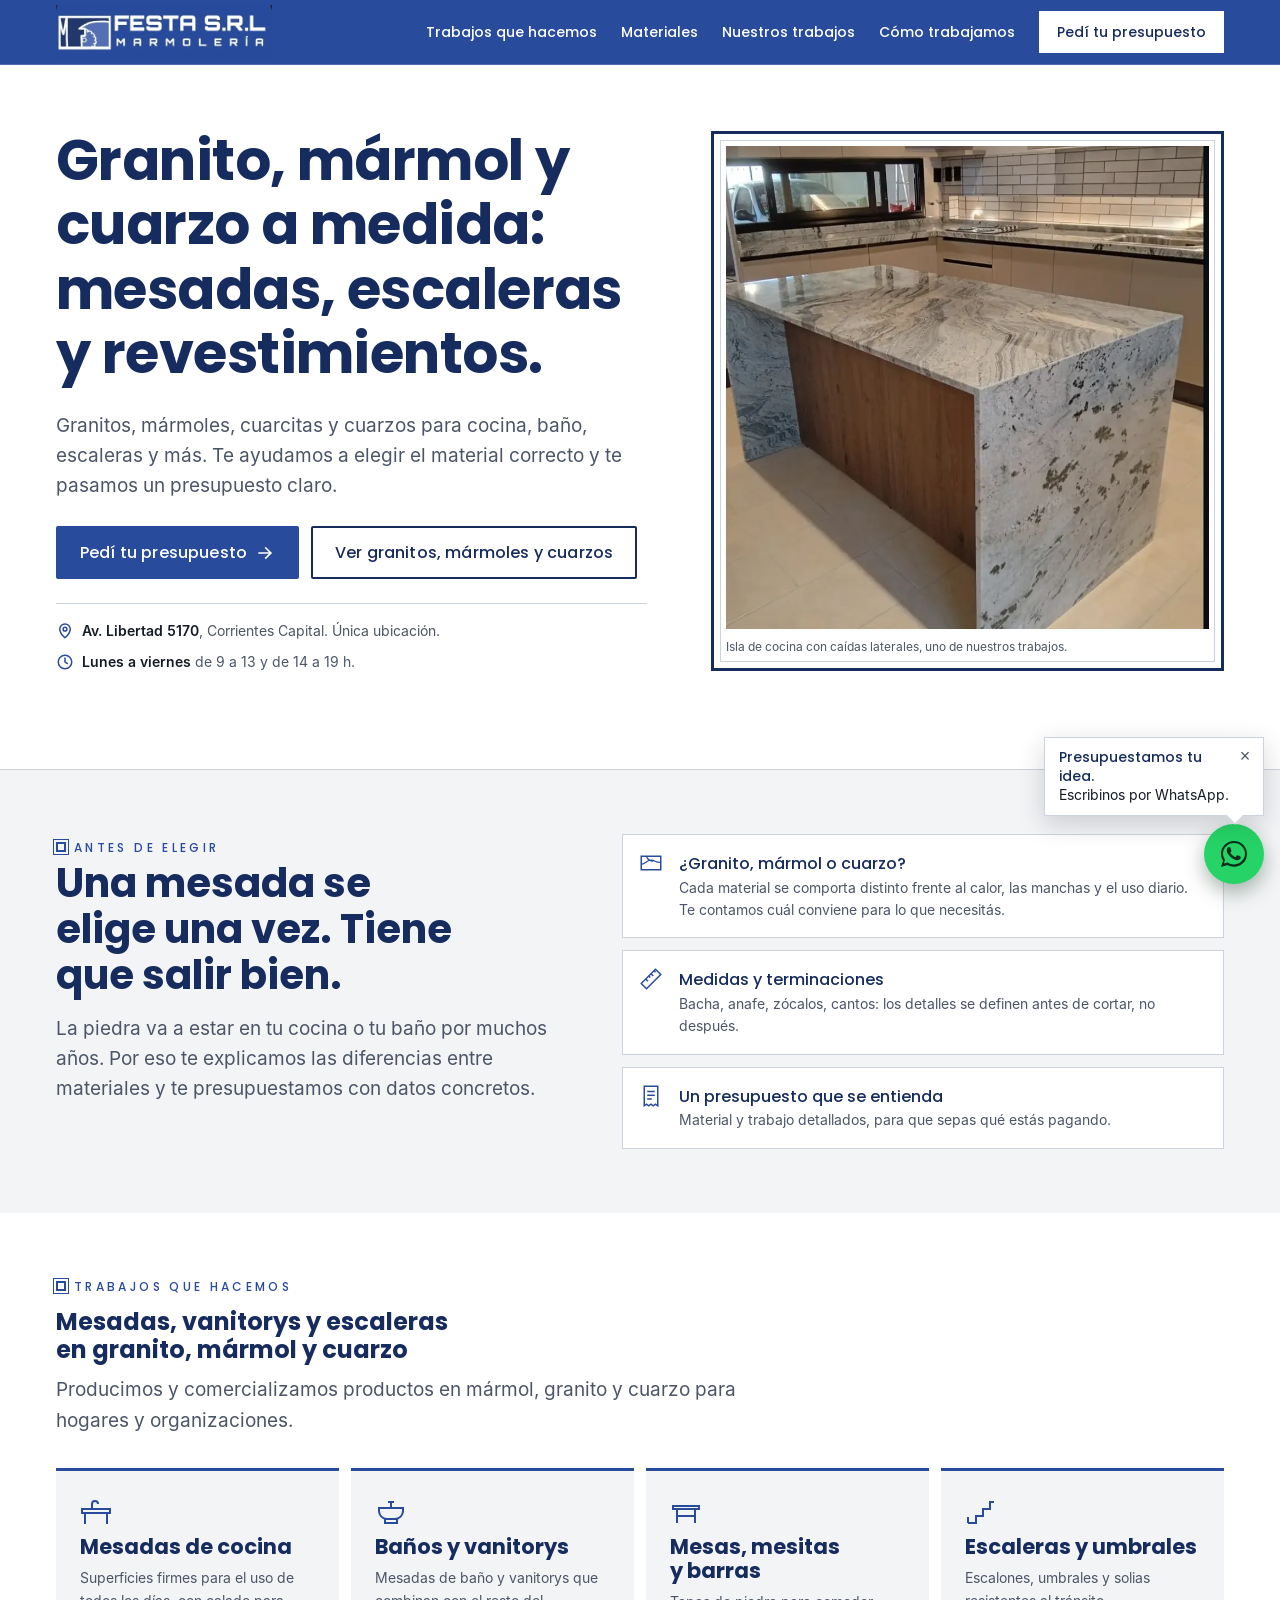
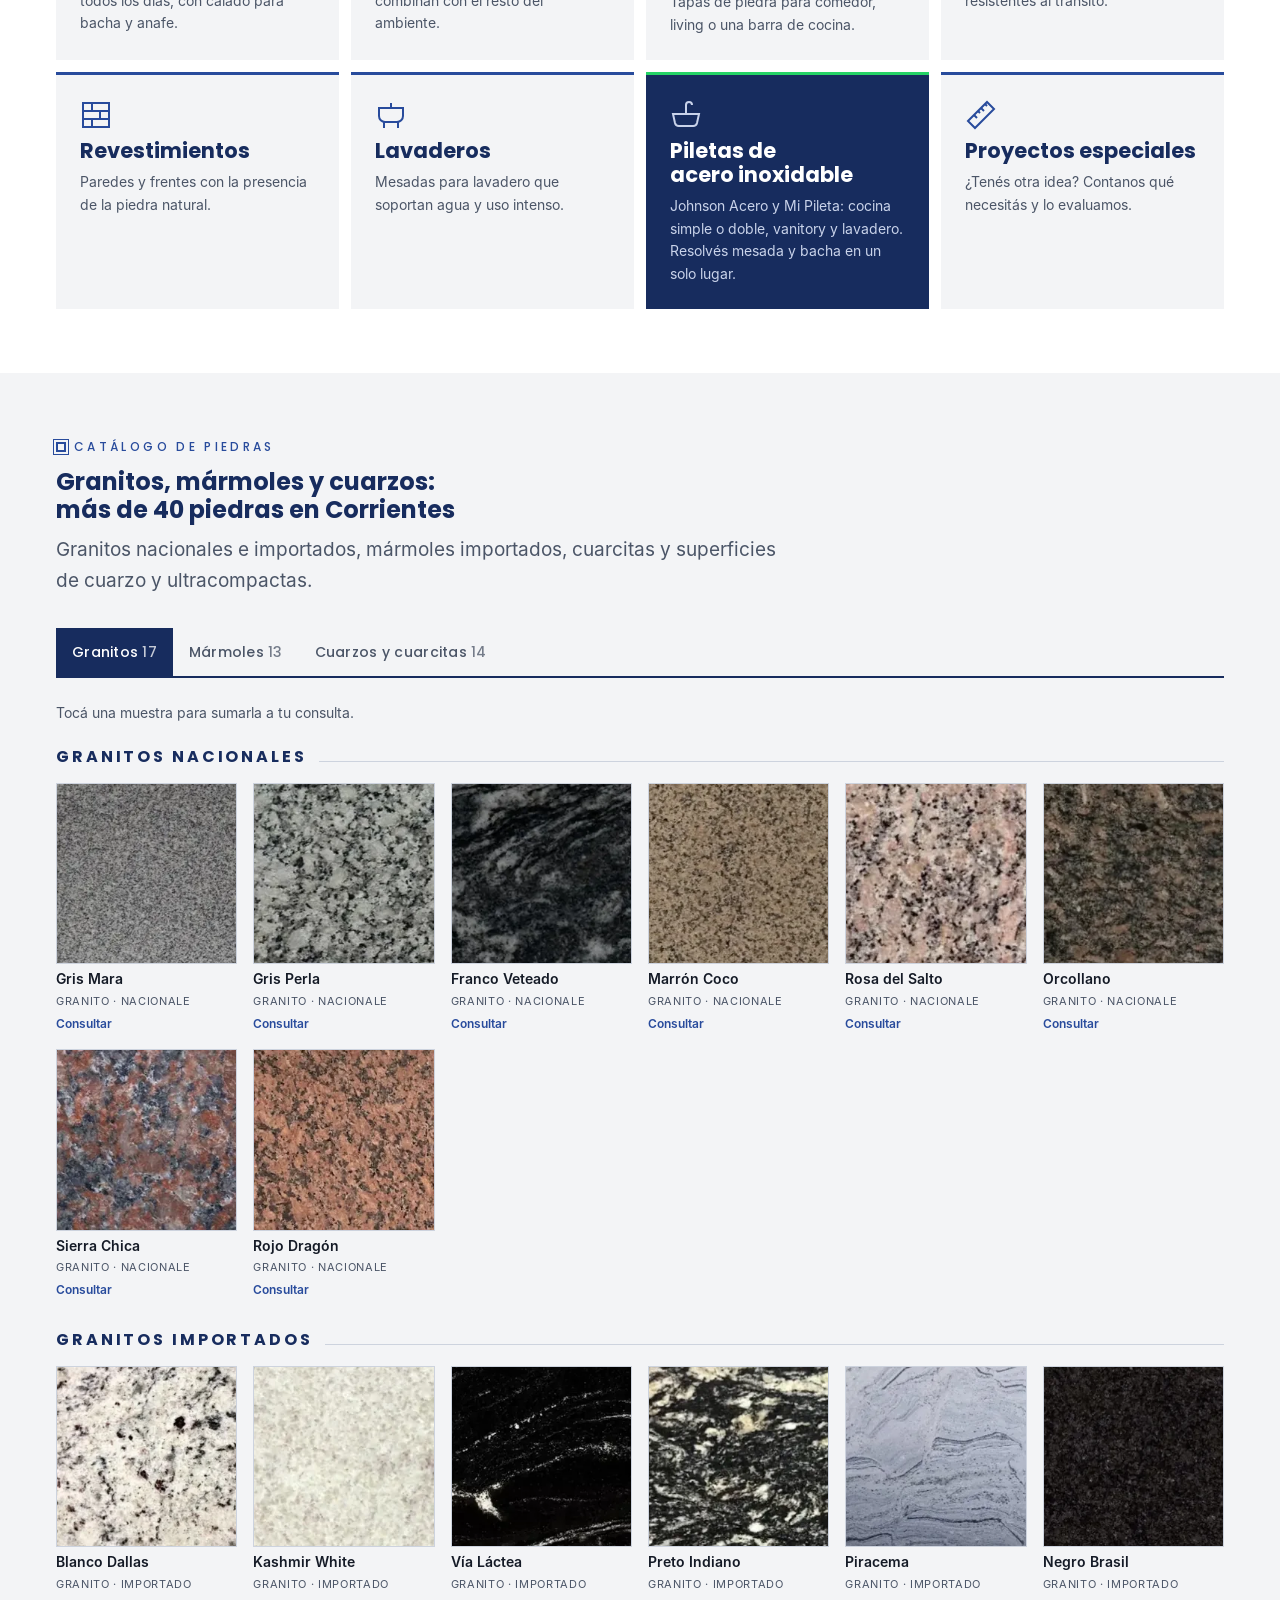
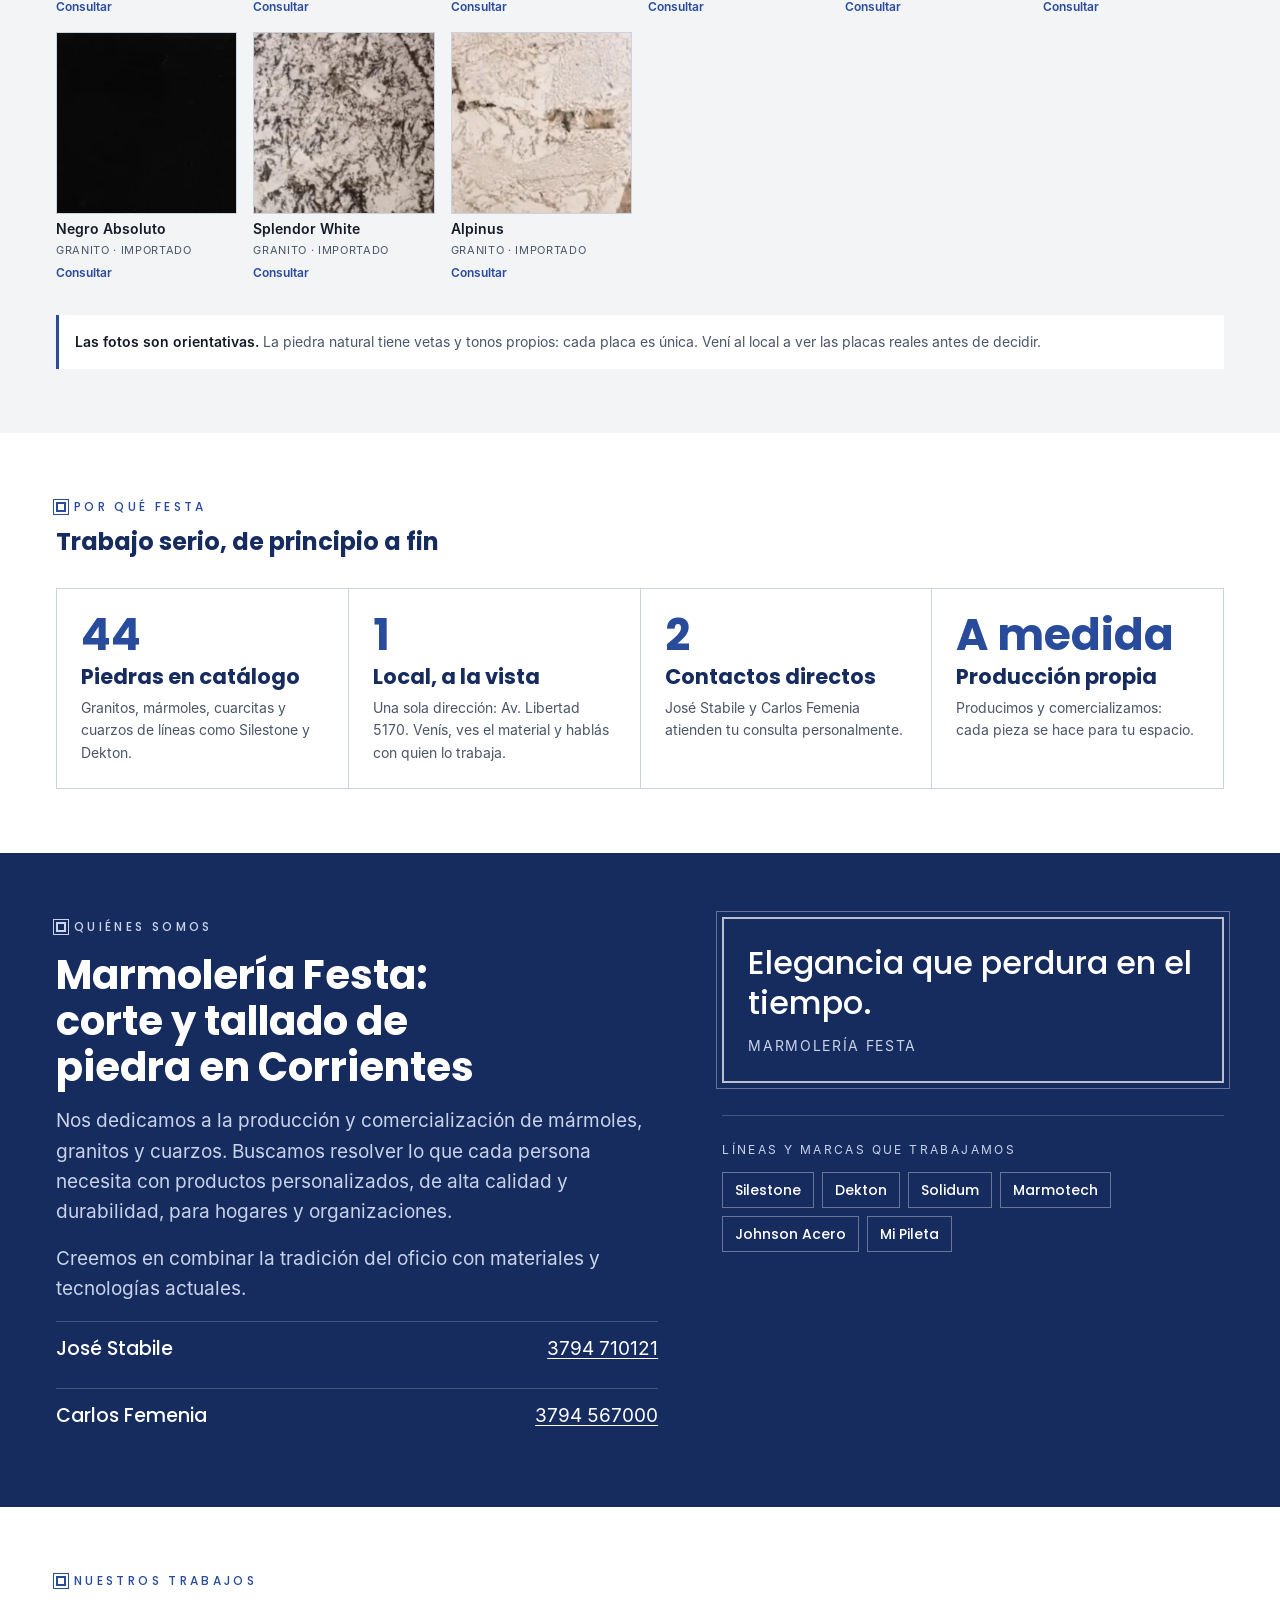
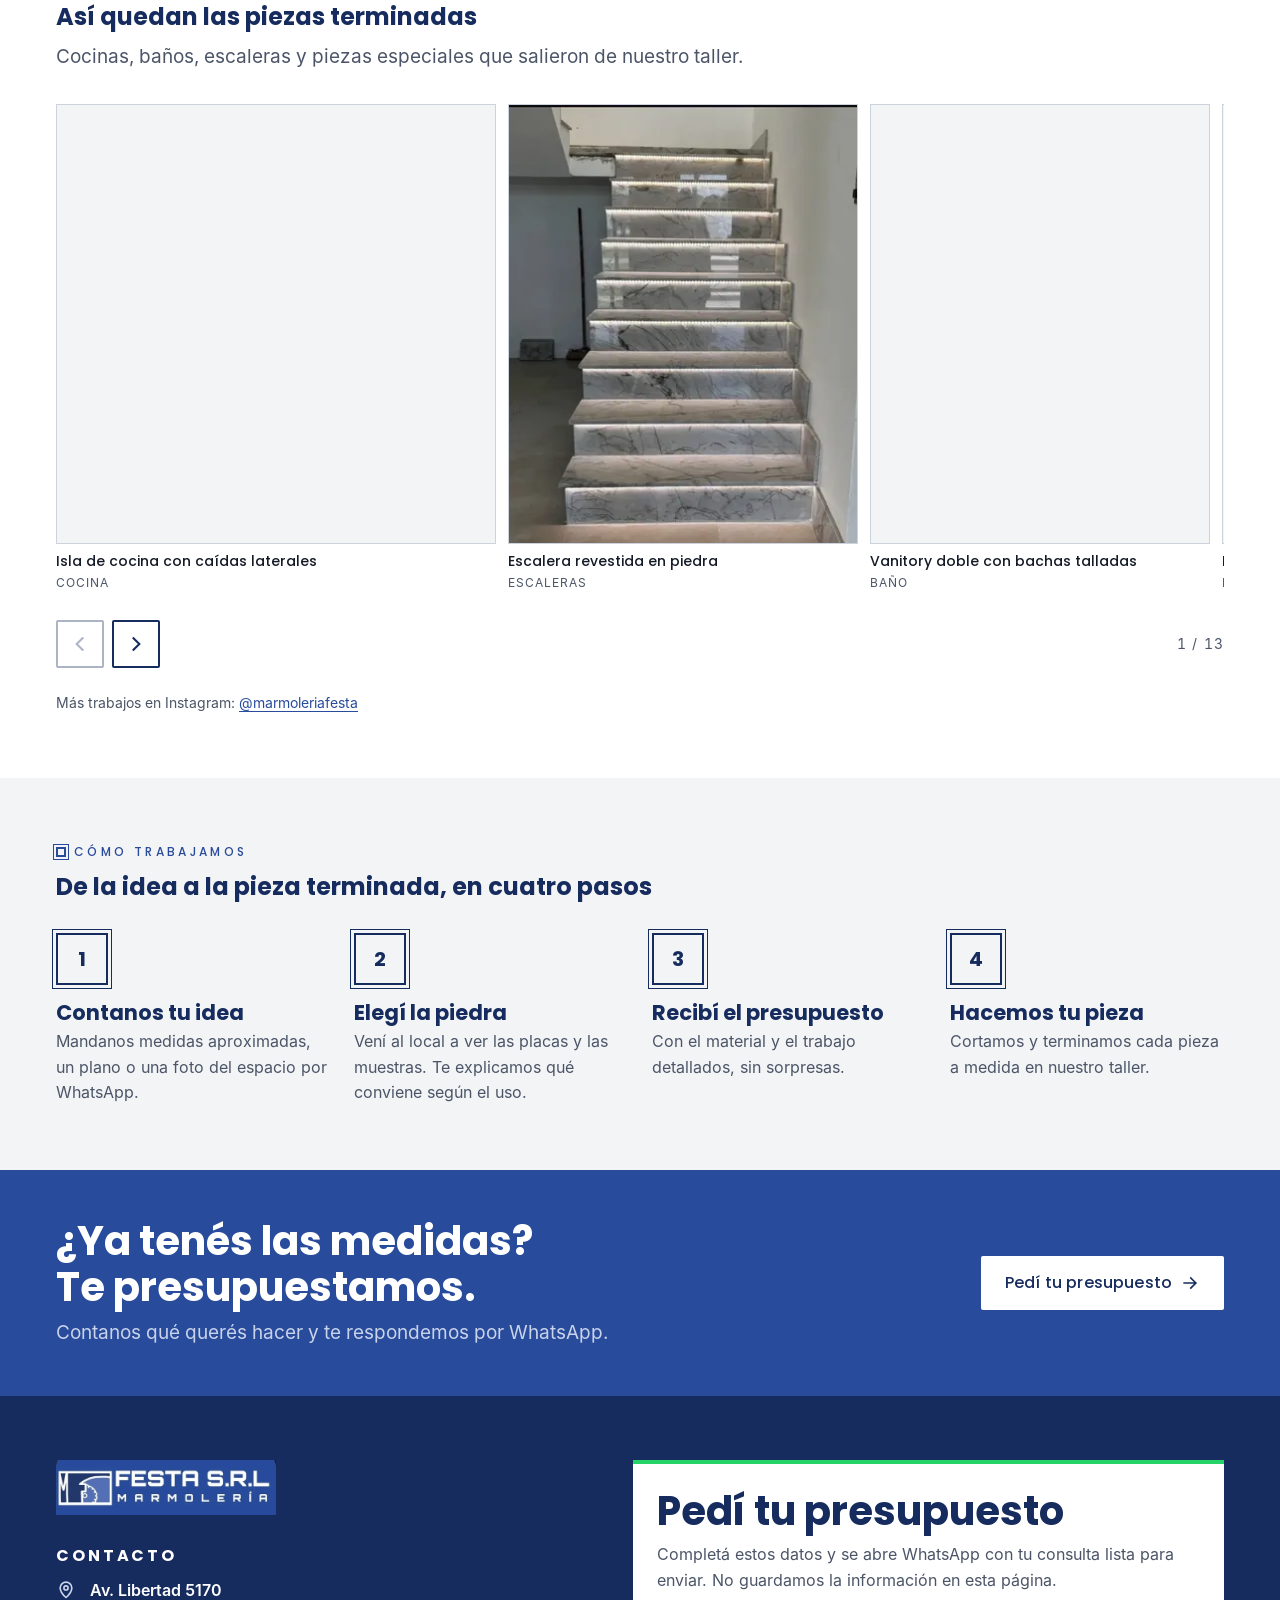
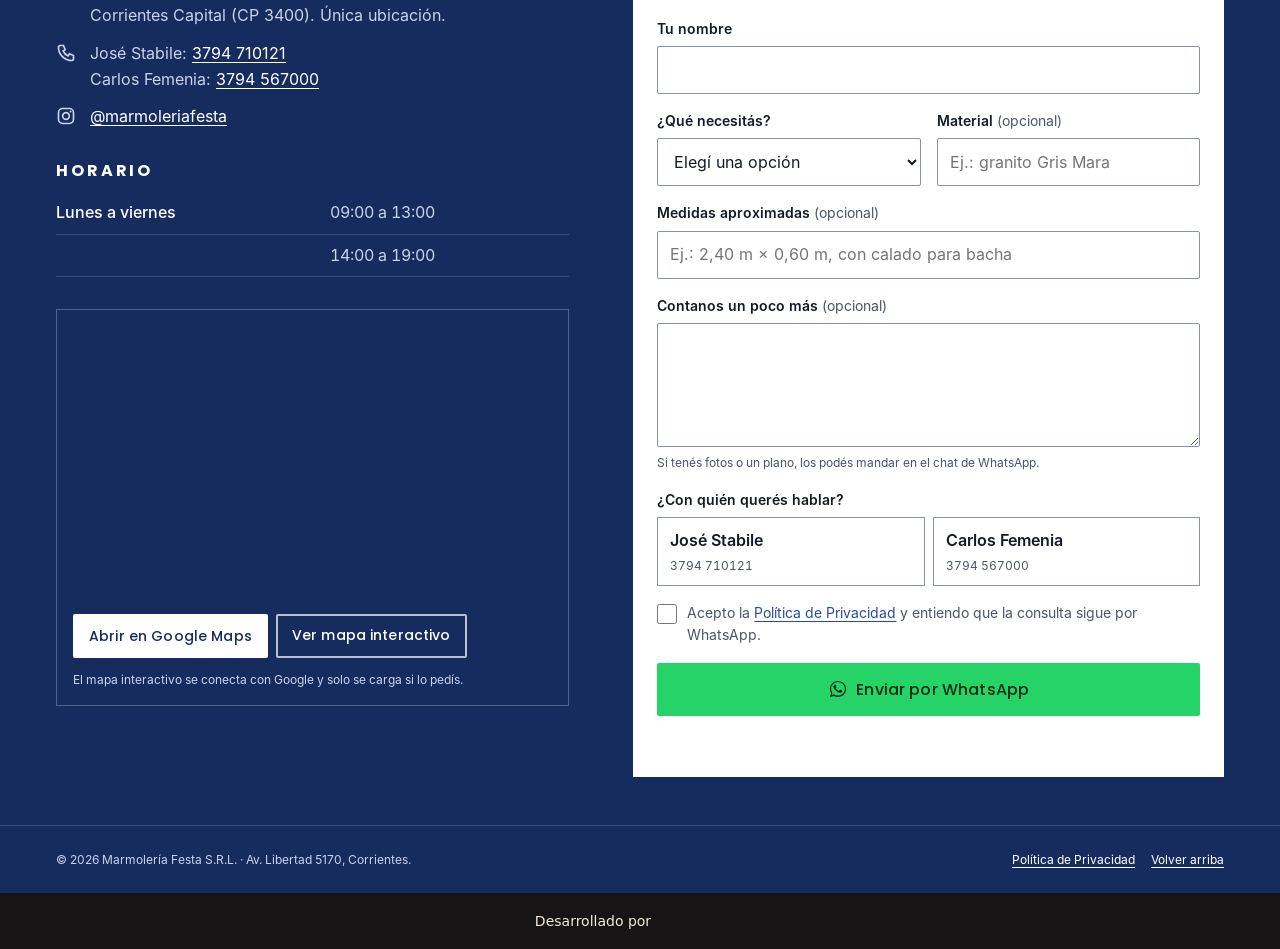
==== commit 39d8b28f: "Cambia el H1 para no mostrar 'Marmolería en Corrientes' en pantalla El título SEO, la meta descripti" ====
--- a/site/index.html
+++ b/site/index.html
@@ -325,7 +325,7 @@
 <section class="hero" id="inicio" aria-labelledby="titulo-hero">
   <div class="wrap hero-grid">
     <div class="hero-copy">
-      <h1 id="titulo-hero">Marmolería en Corrientes: mesadas y revestimientos en piedra, hechos a medida.</h1>
+      <h1 id="titulo-hero">Granito, mármol y cuarzo a medida: mesadas, escaleras y revestimientos.</h1>
       <p class="hero-lead">Granitos, mármoles, cuarcitas y cuarzos para cocina, baño, escaleras y más. Te ayudamos a elegir el material correcto y te pasamos un presupuesto claro.</p>
       <div class="hero-actions">
         <a class="btn btn--primary" href="#presupuesto">Pedí tu presupuesto <svg aria-hidden="true"><use href="#i-arrow"></use></svg></a>
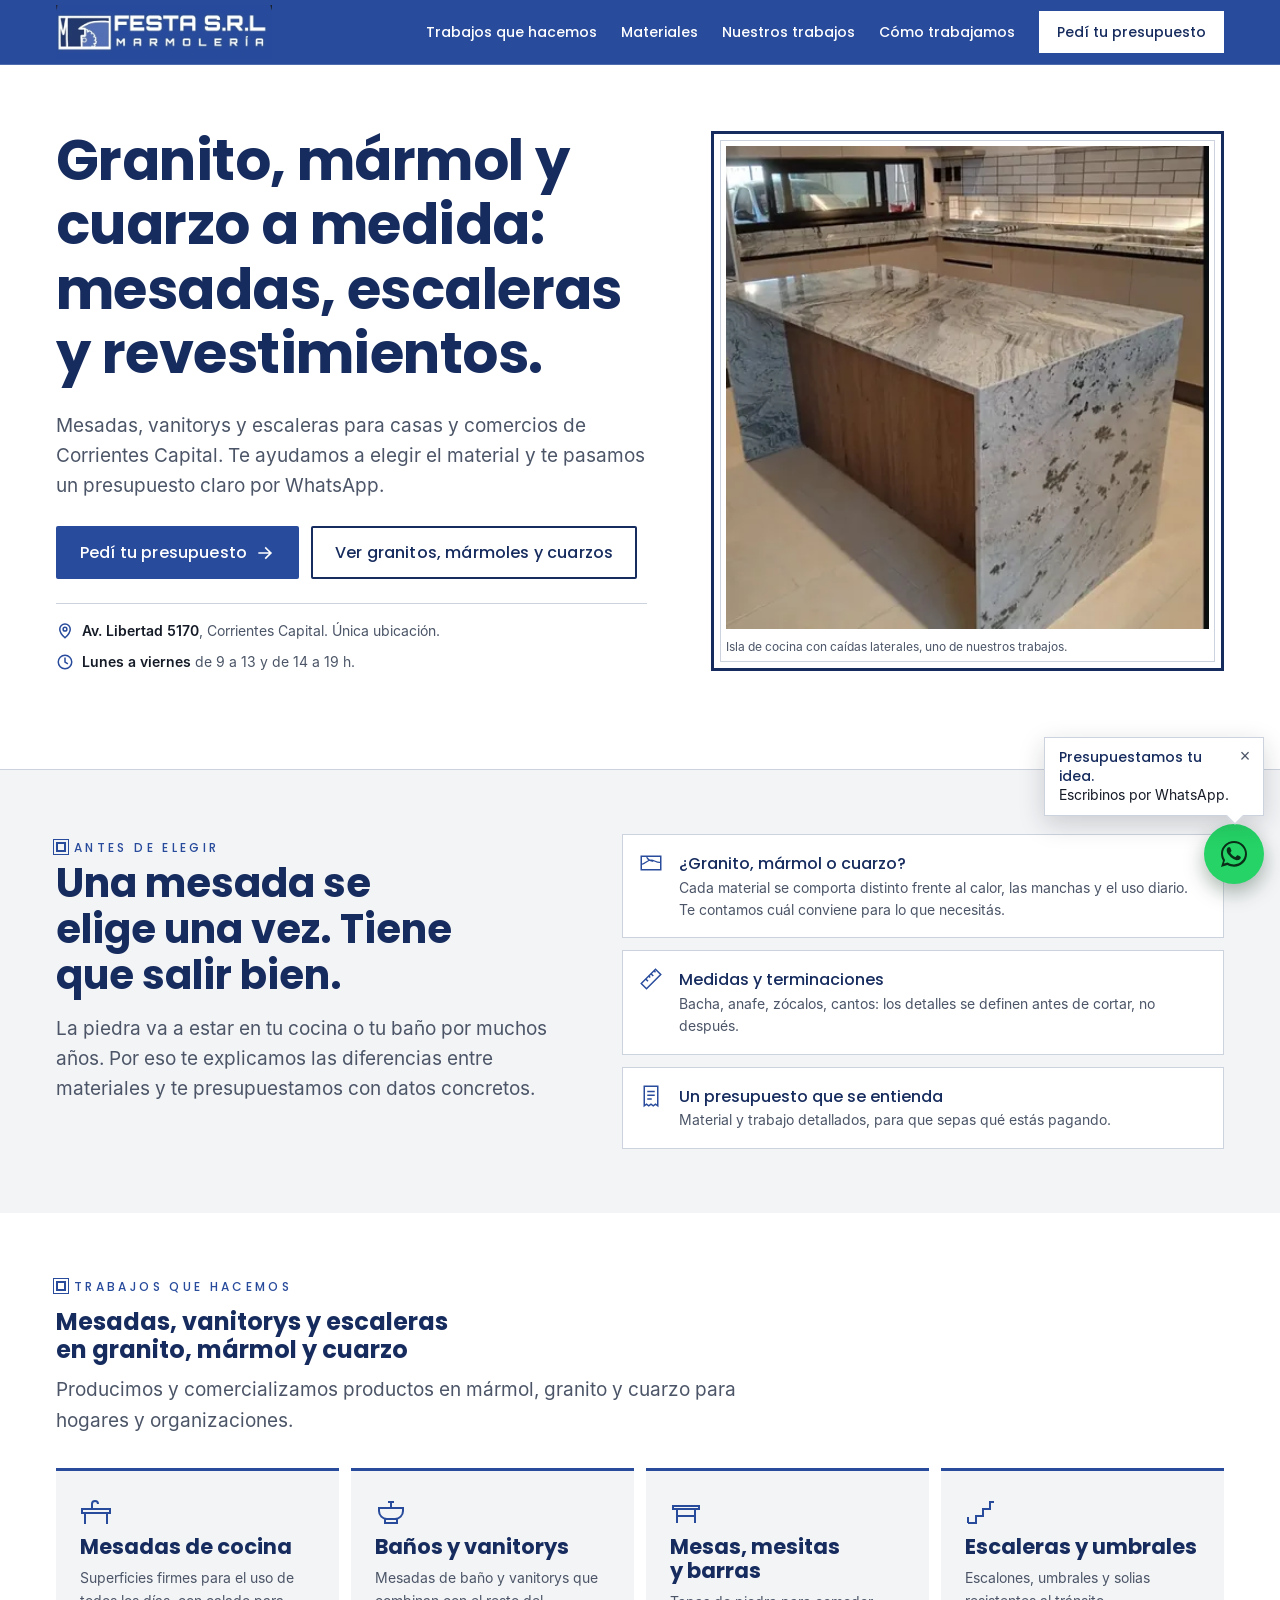
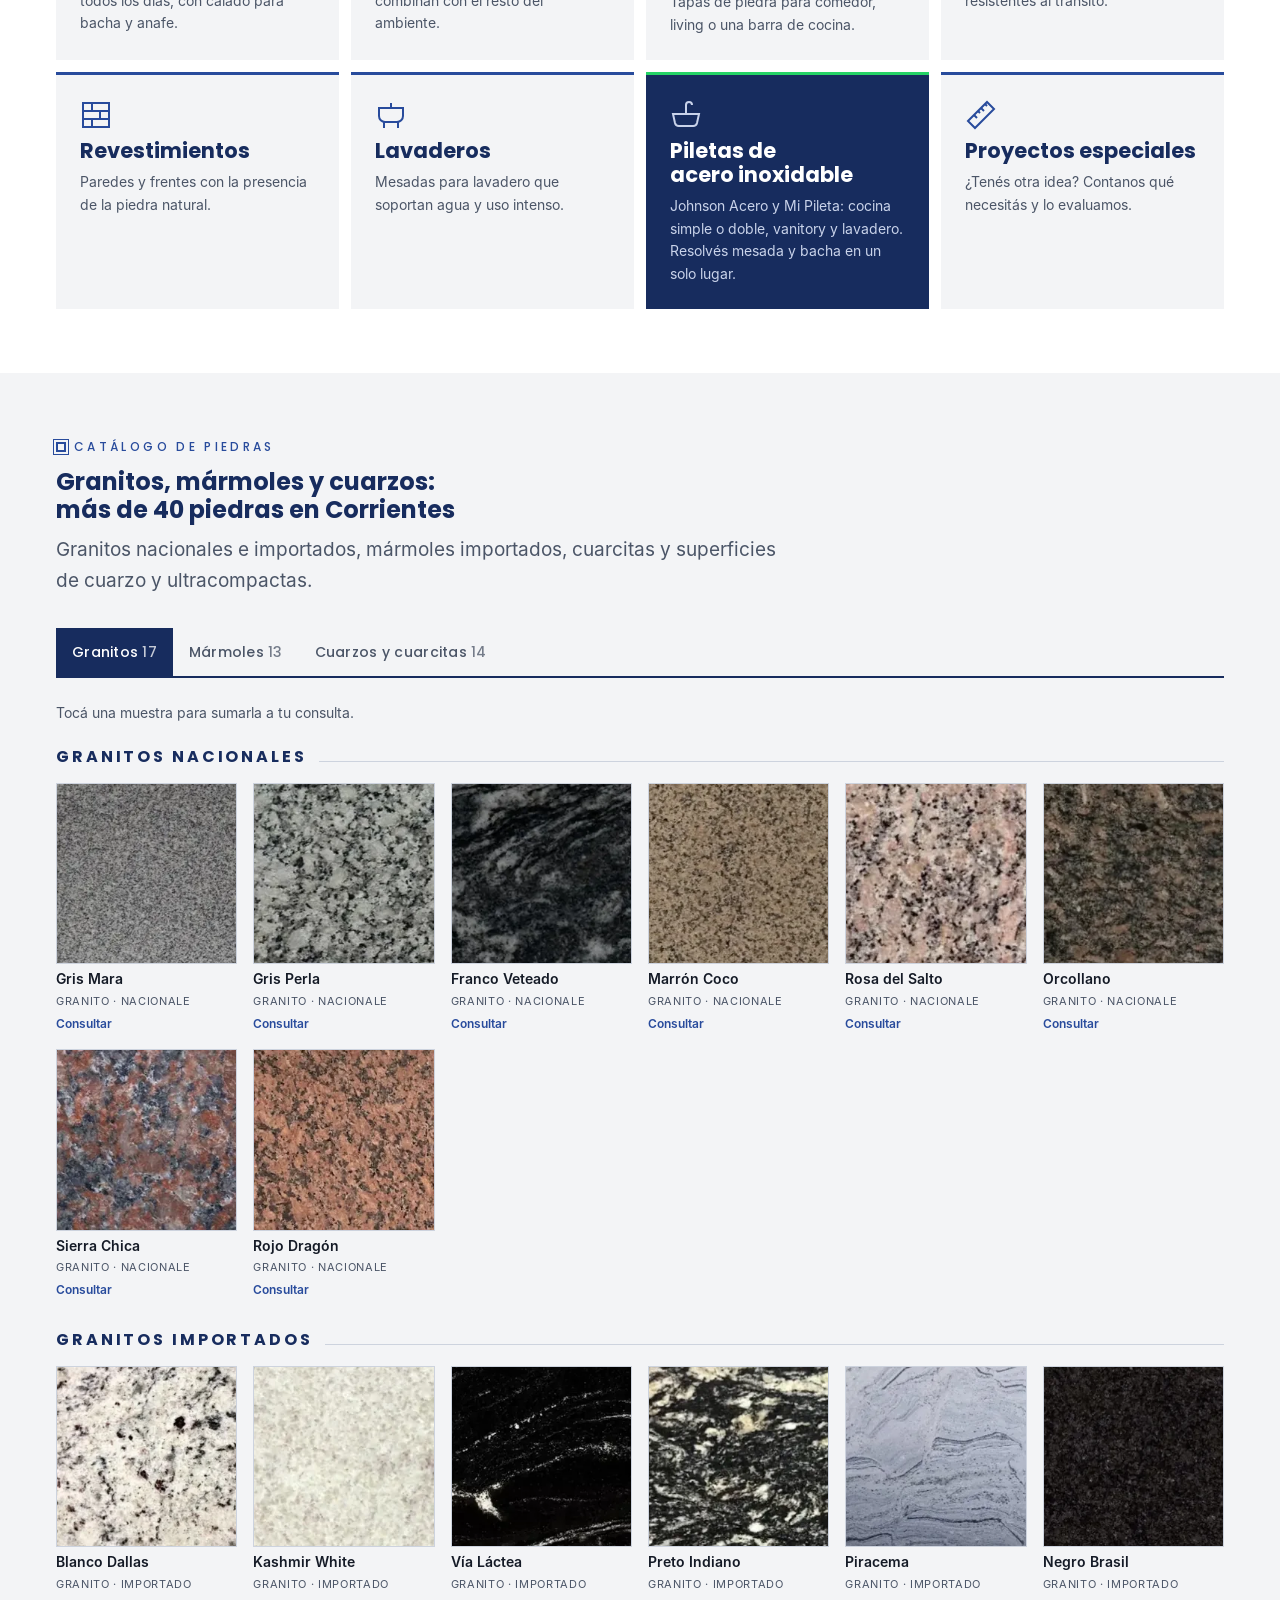
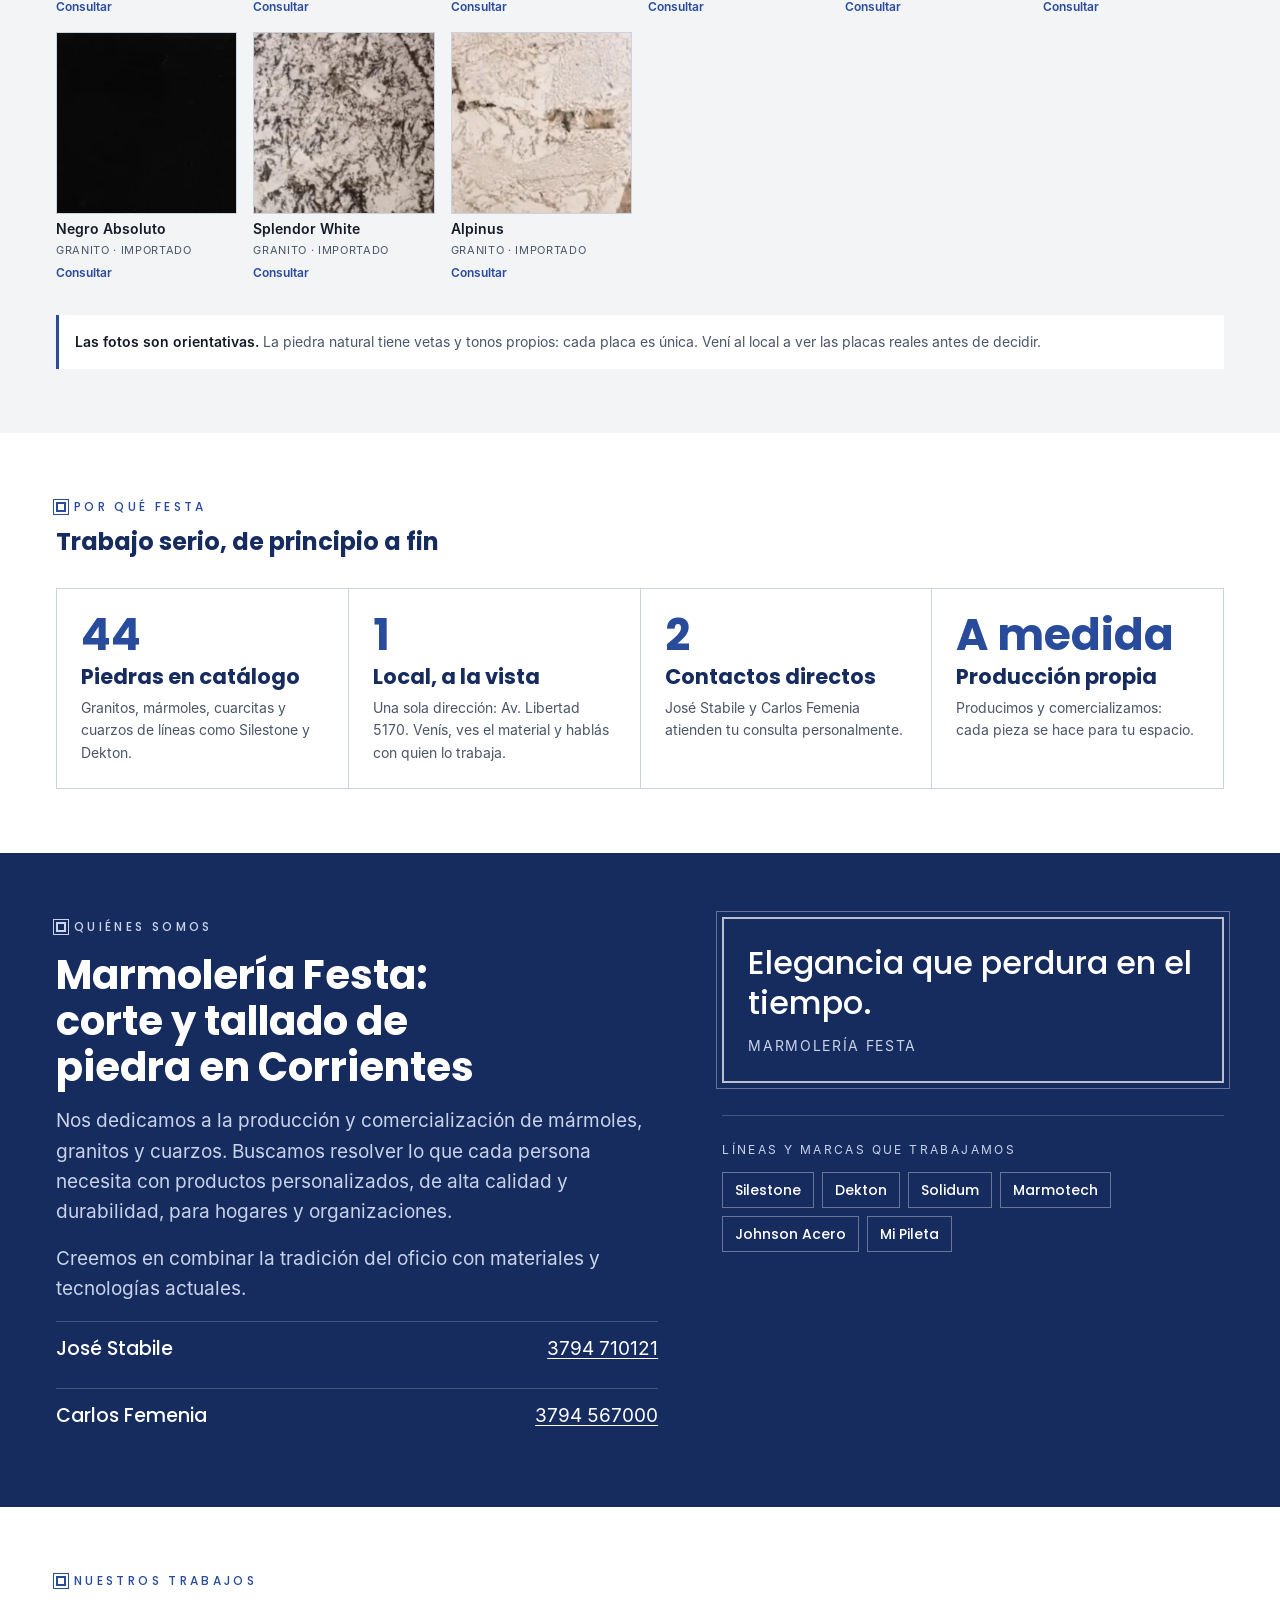
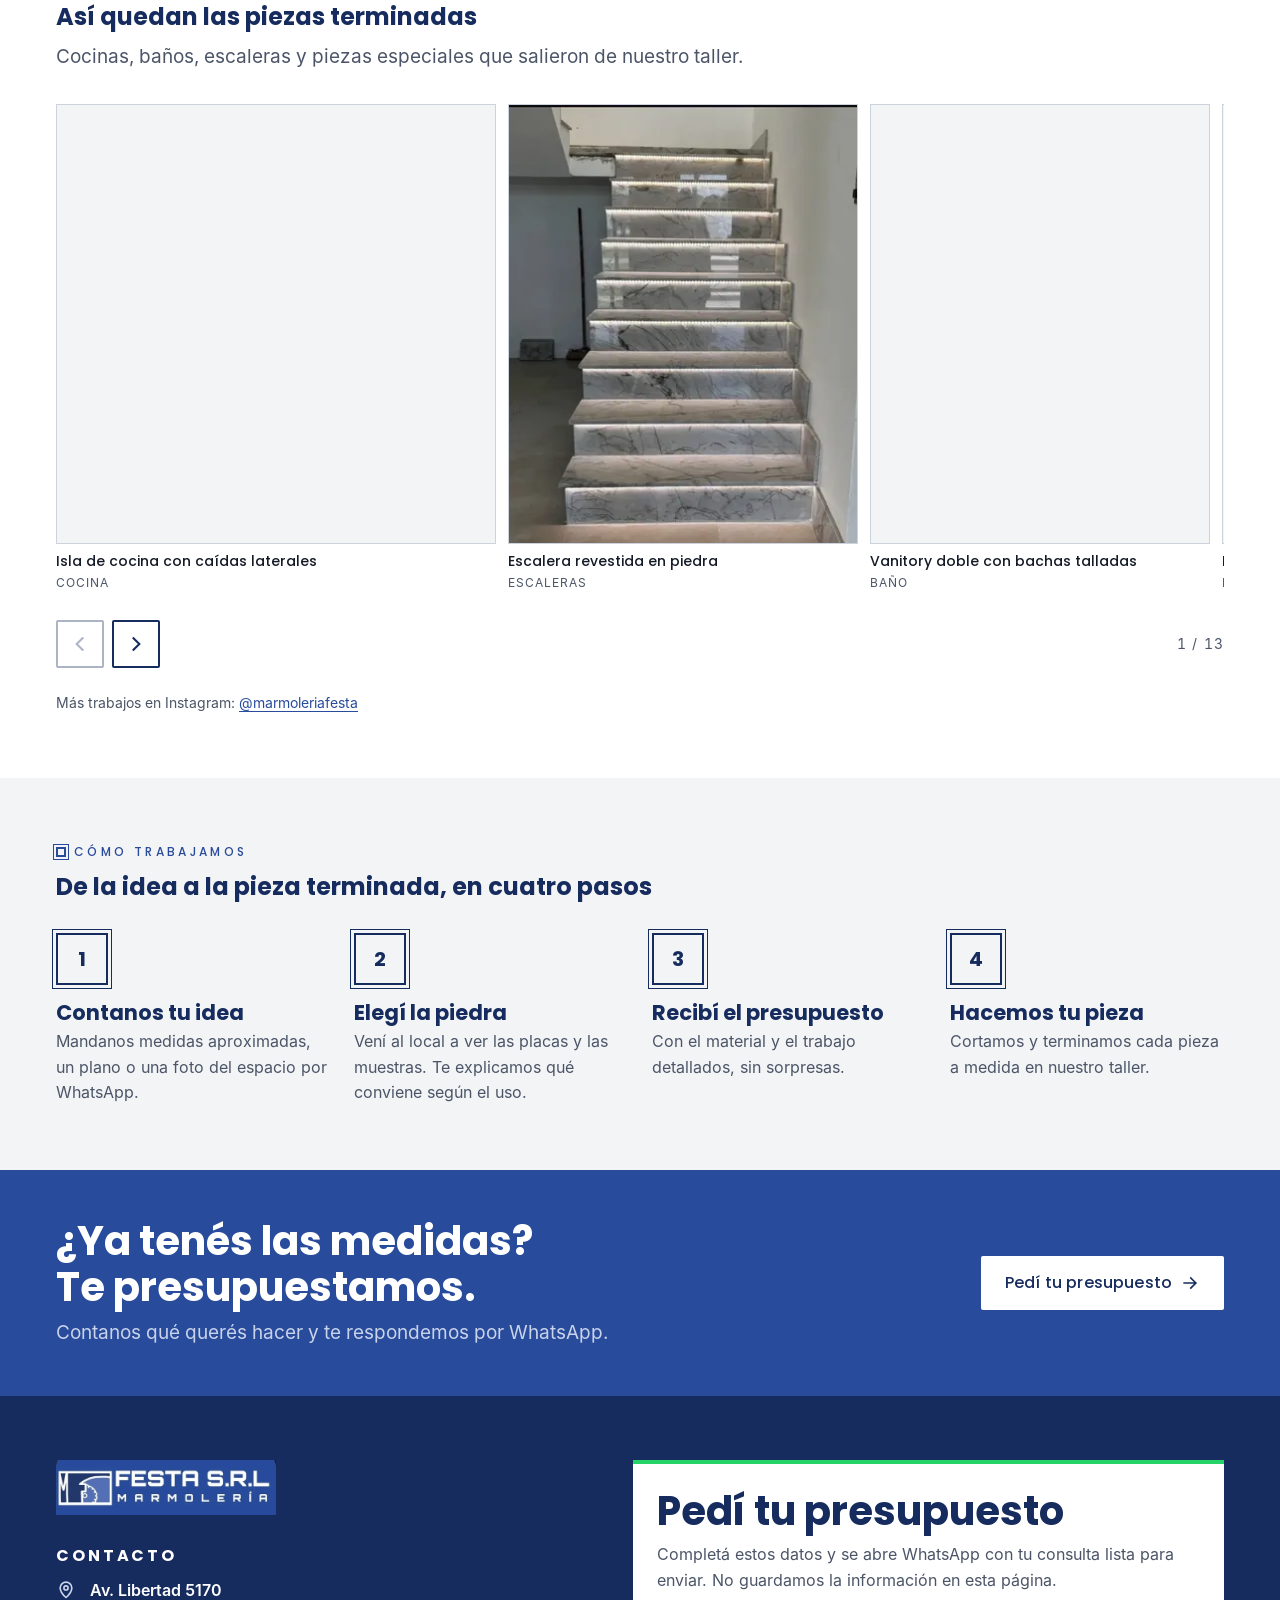
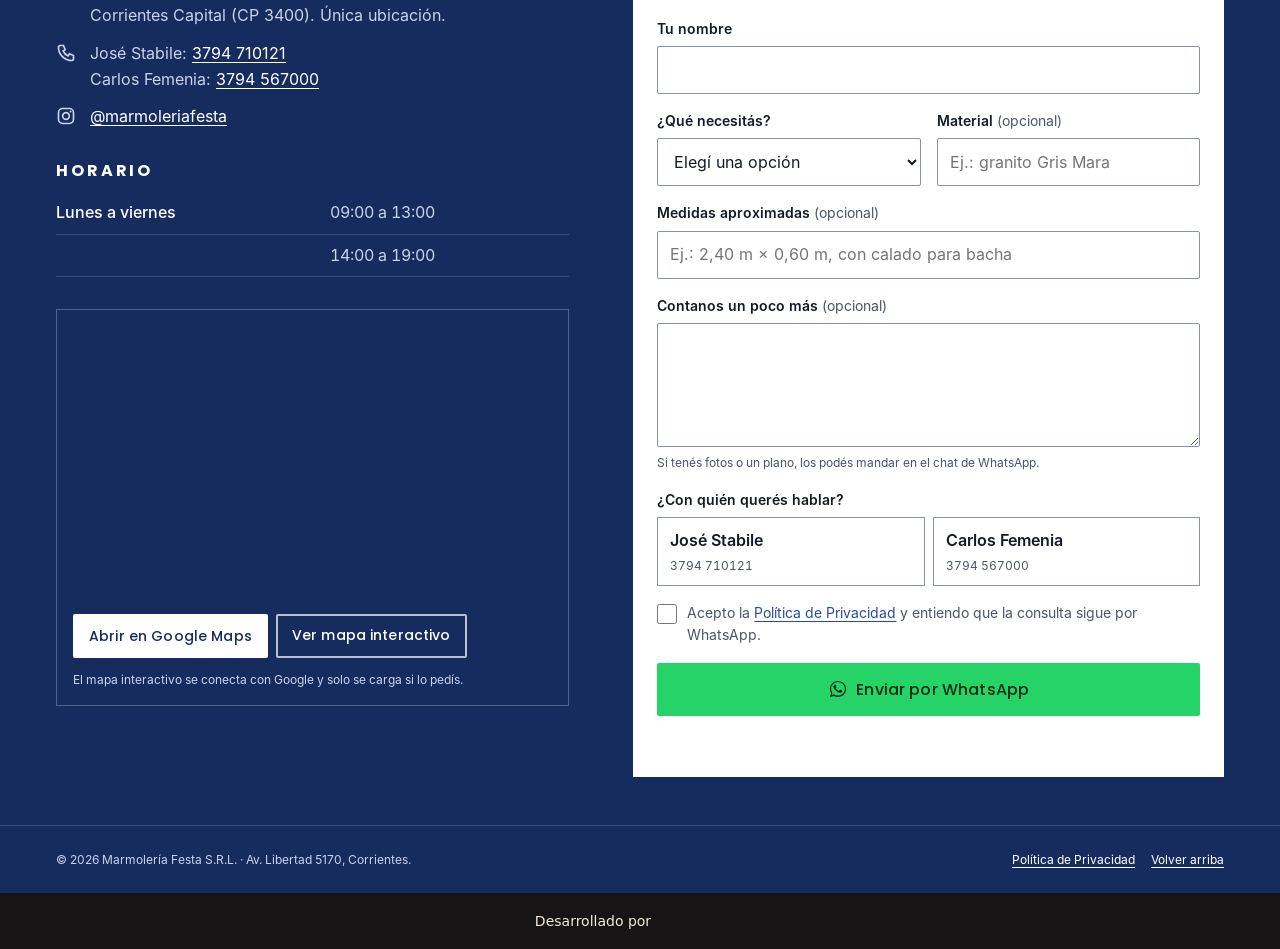
==== commit eab9e653: "Agrega subtítulo local debajo del H1 Co-Authored-By: Claude Haiku 5.5 <noreply@anthropic.com> Claude" ====
--- a/site/index.html
+++ b/site/index.html
@@ -326,7 +326,7 @@
   <div class="wrap hero-grid">
     <div class="hero-copy">
       <h1 id="titulo-hero">Granito, mármol y cuarzo a medida: mesadas, escaleras y revestimientos.</h1>
-      <p class="hero-lead">Granitos, mármoles, cuarcitas y cuarzos para cocina, baño, escaleras y más. Te ayudamos a elegir el material correcto y te pasamos un presupuesto claro.</p>
+      <p class="hero-lead">Mesadas, vanitorys y escaleras para casas y comercios de Corrientes Capital. Te ayudamos a elegir el material y te pasamos un presupuesto claro por WhatsApp.</p>
       <div class="hero-actions">
         <a class="btn btn--primary" href="#presupuesto">Pedí tu presupuesto <svg aria-hidden="true"><use href="#i-arrow"></use></svg></a>
         <a class="btn btn--ghost" href="#materiales">Ver granitos, mármoles y cuarzos</a>
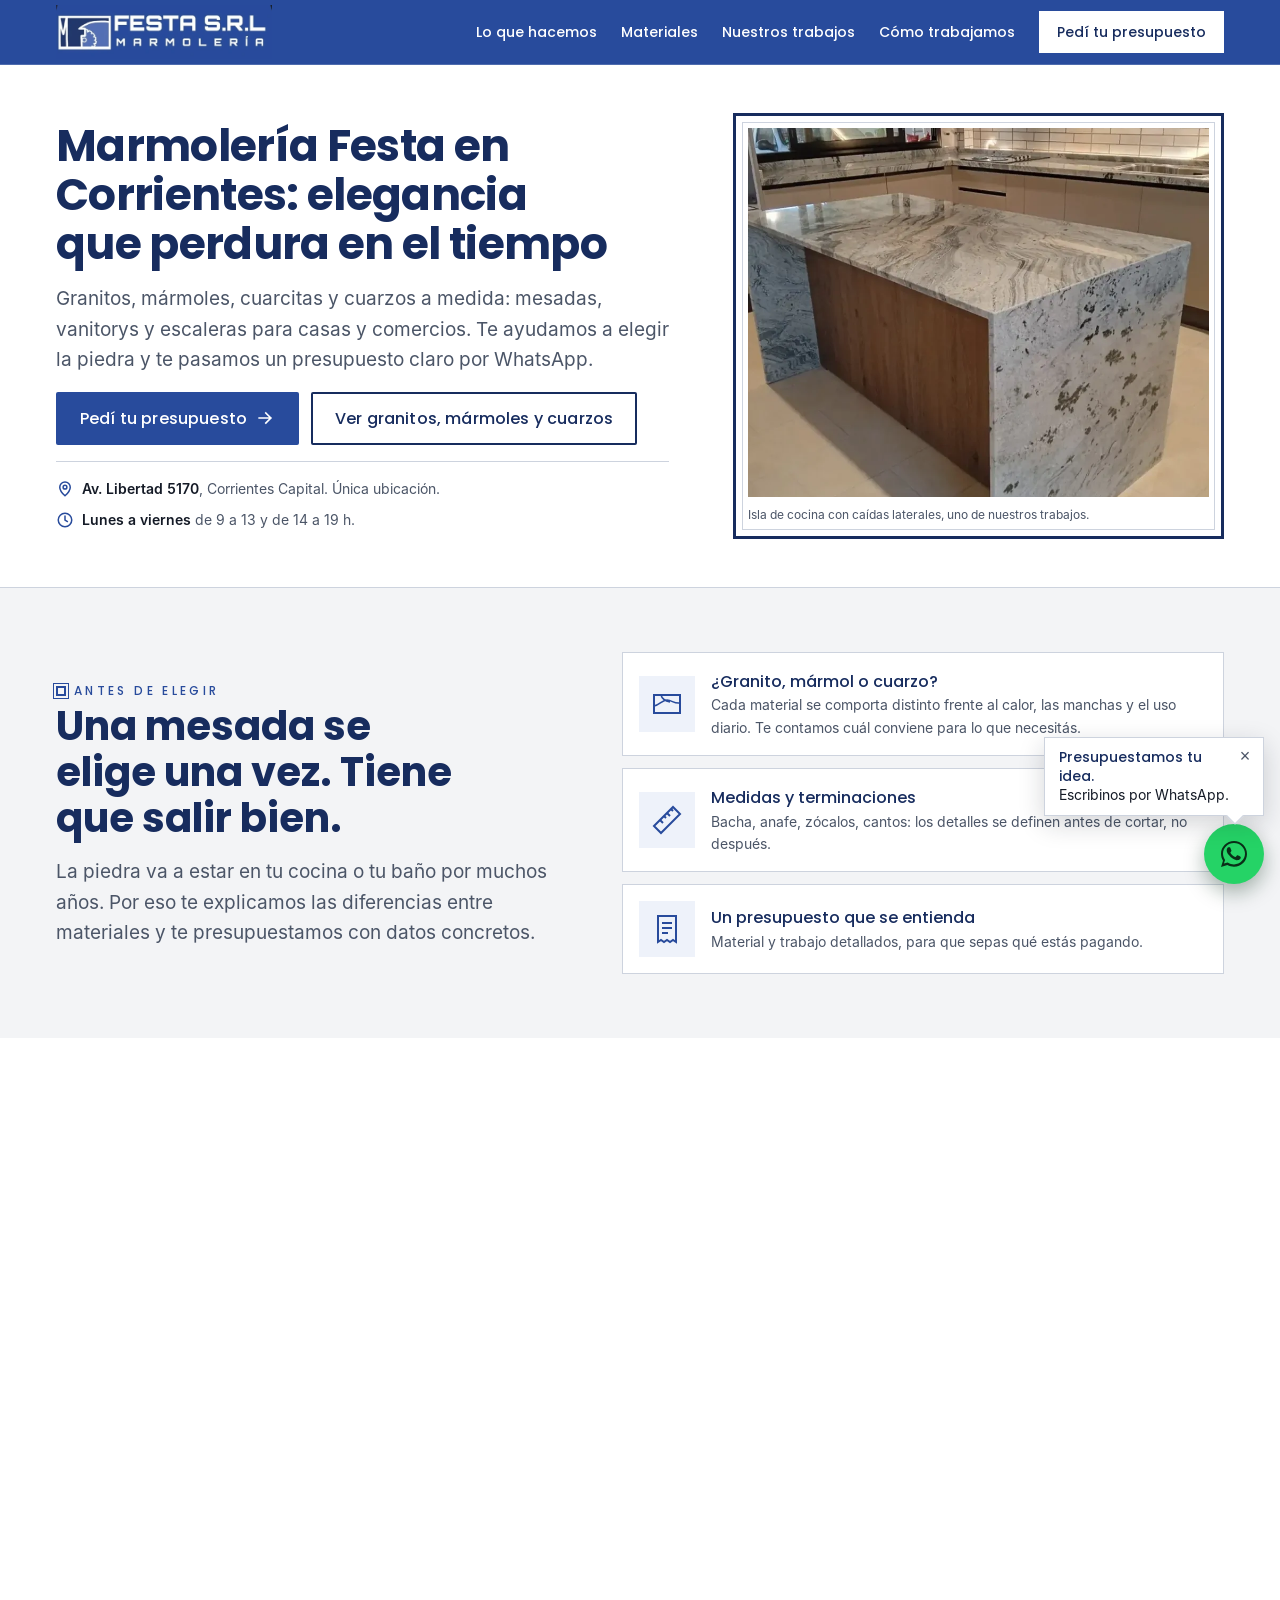
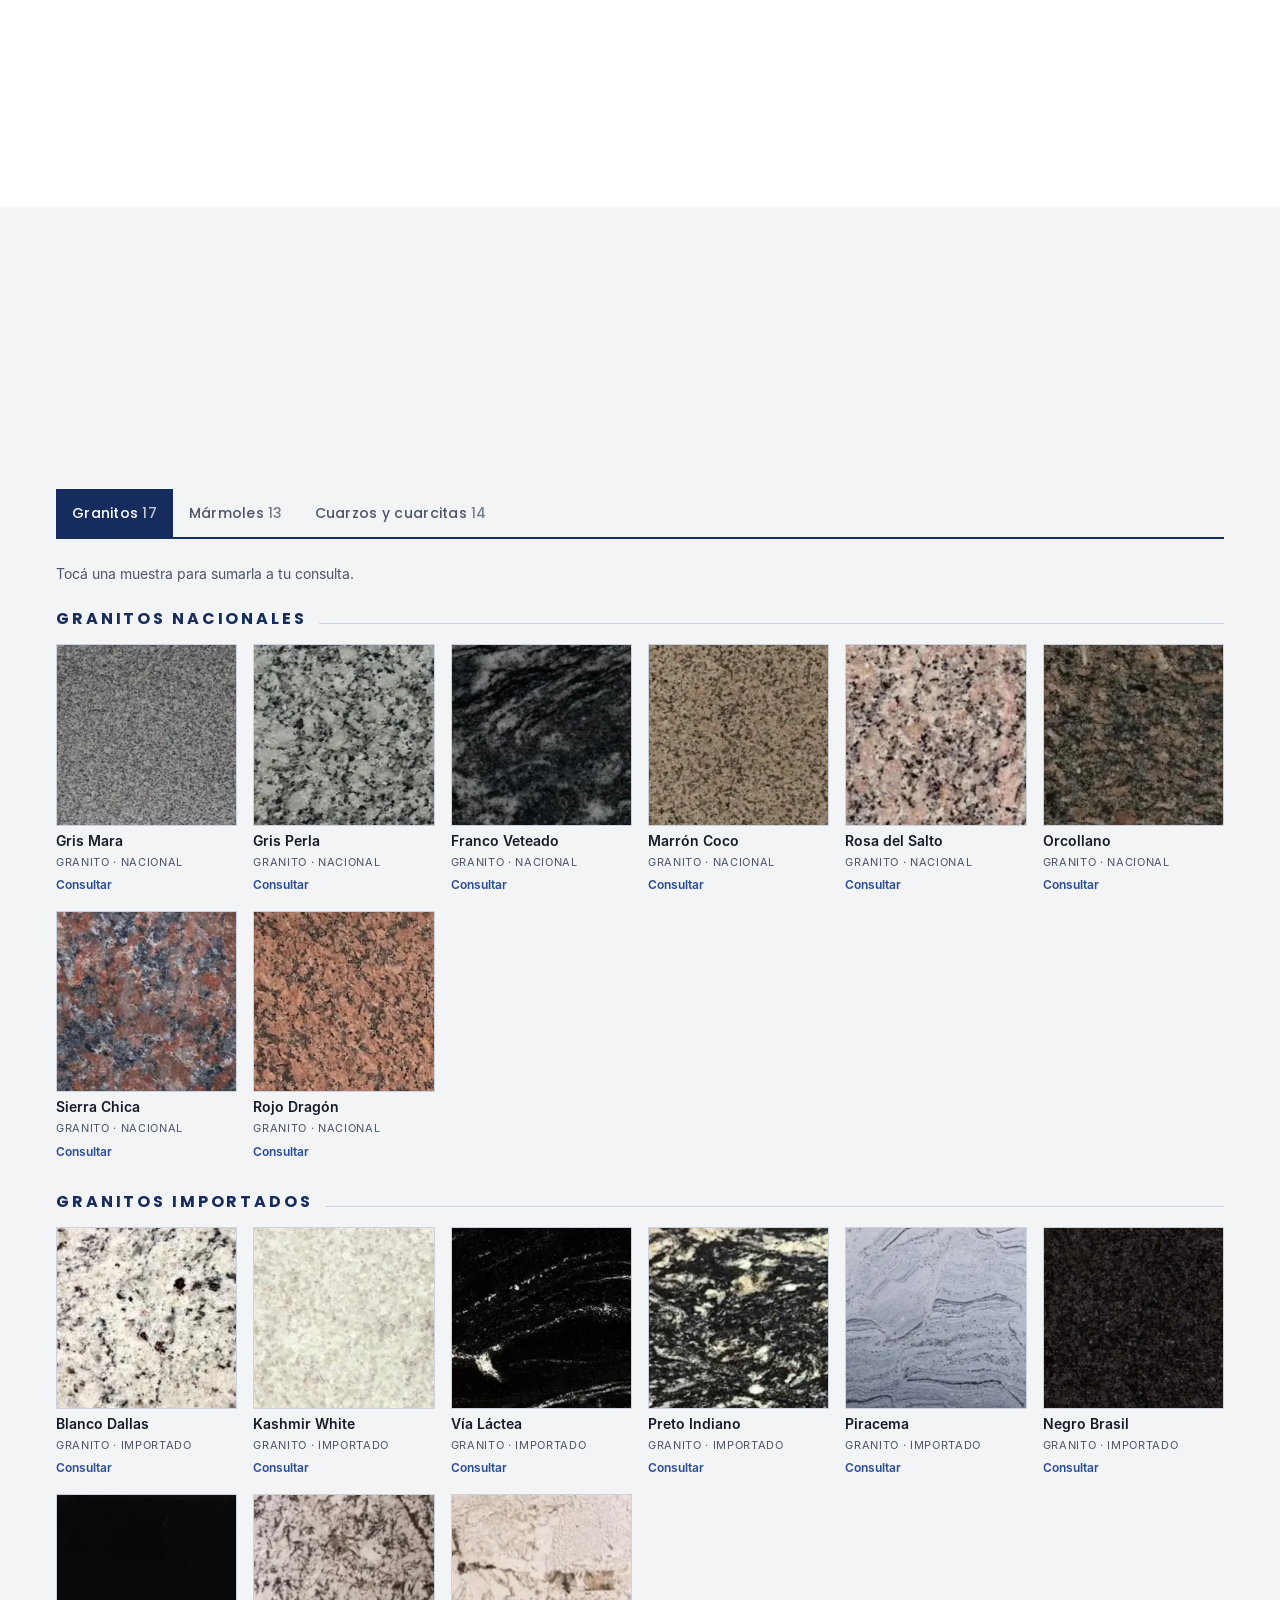
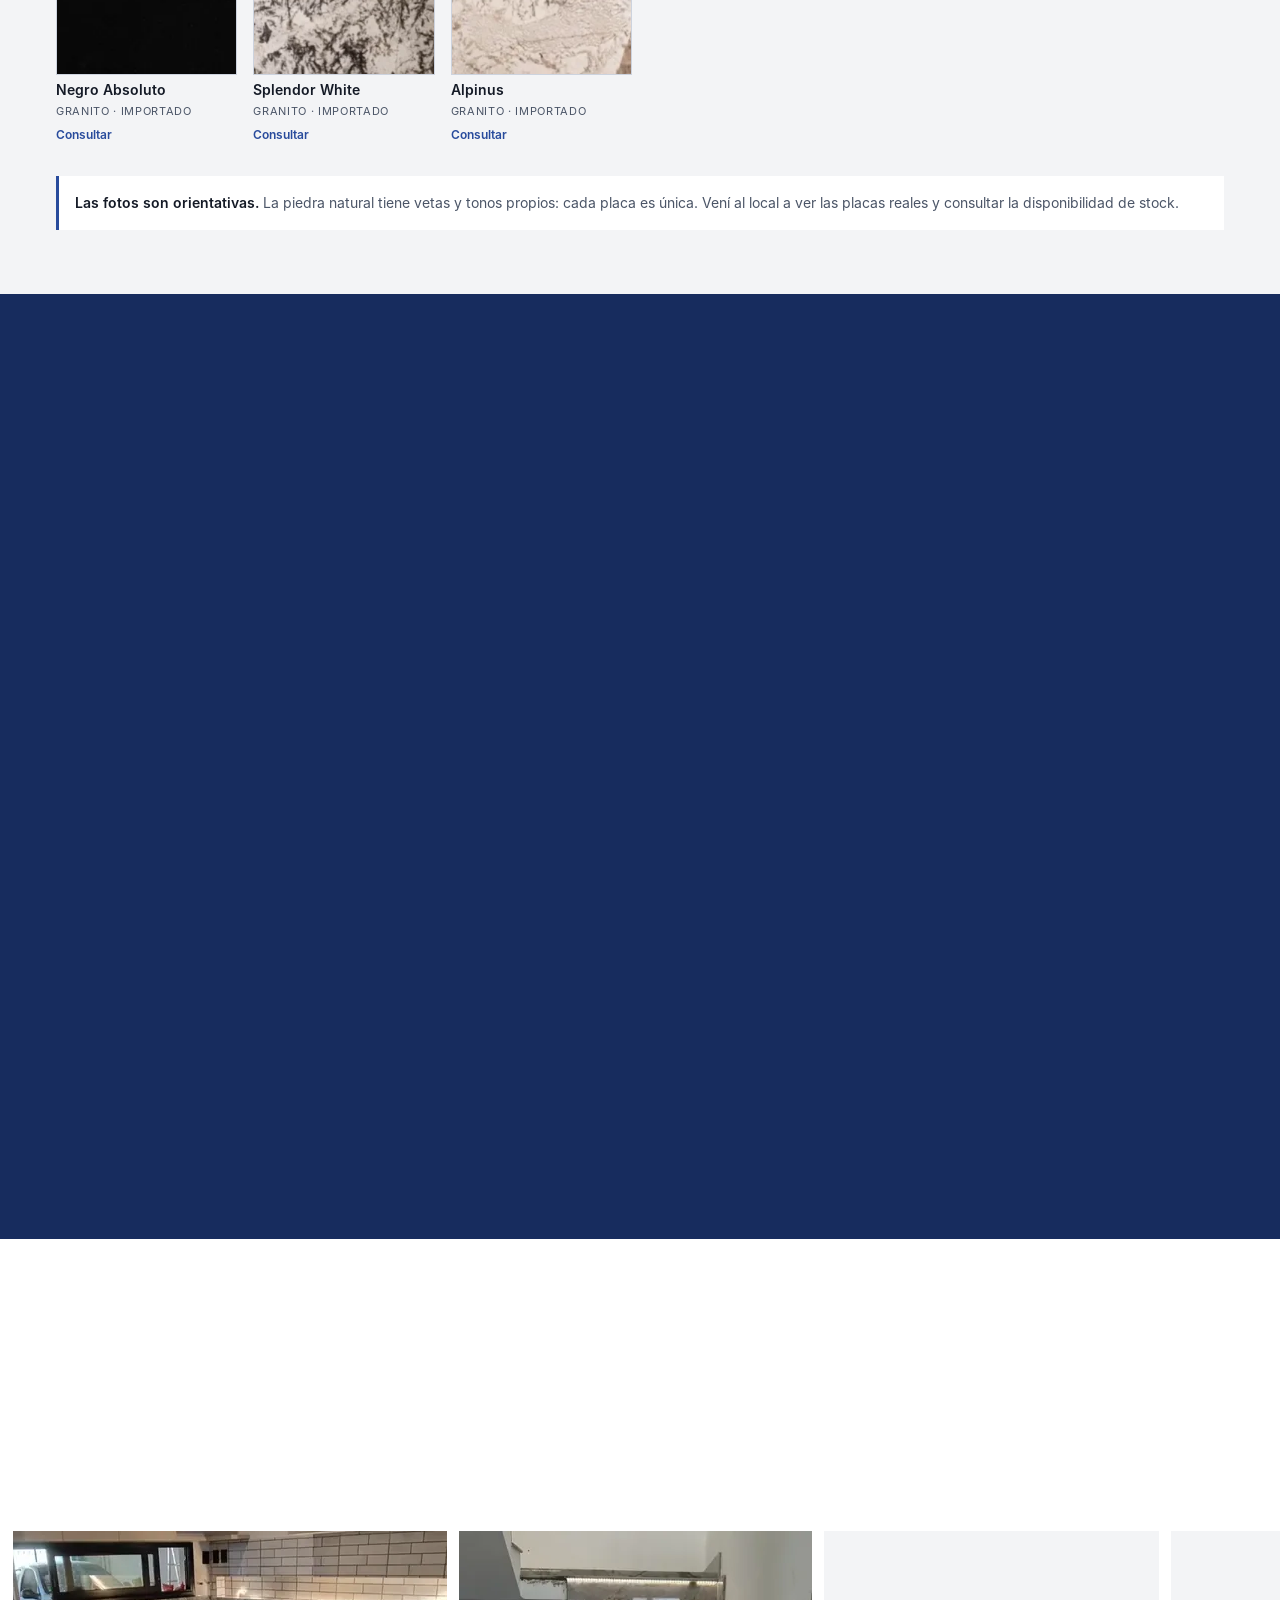
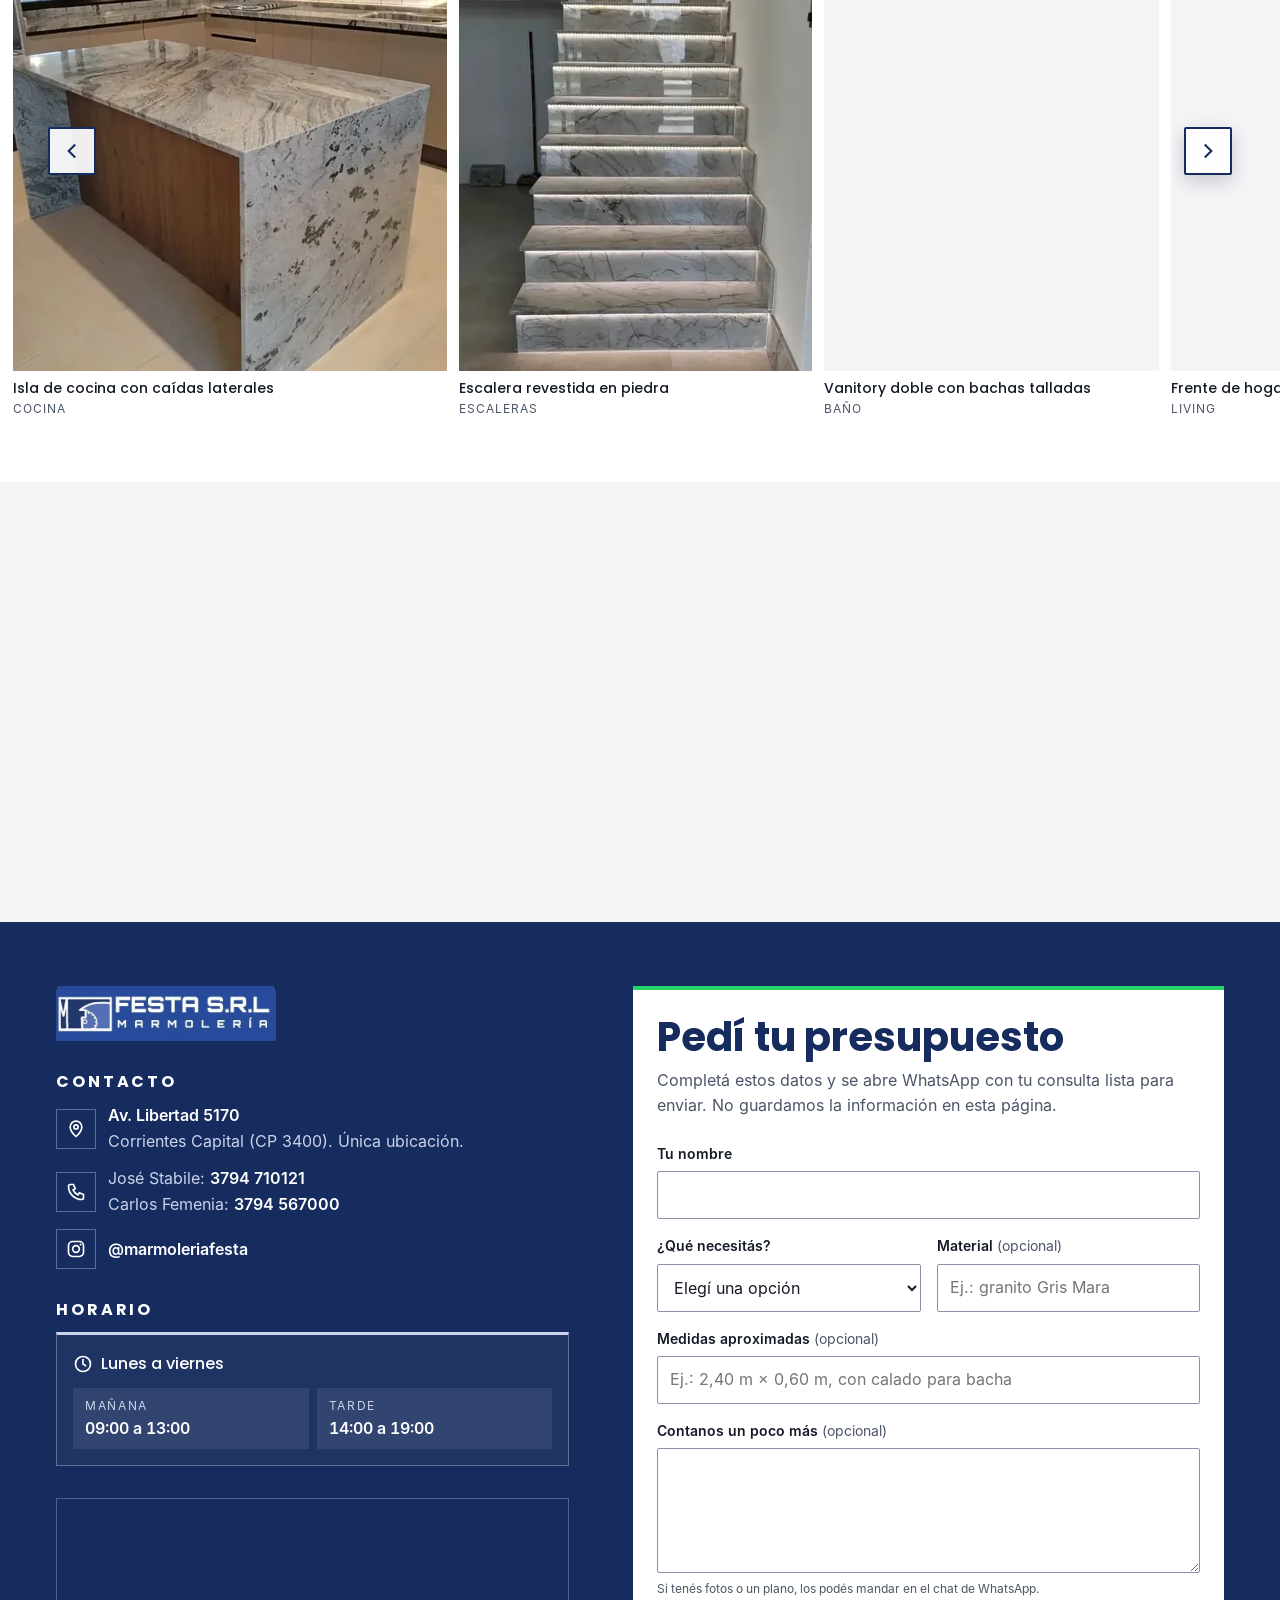
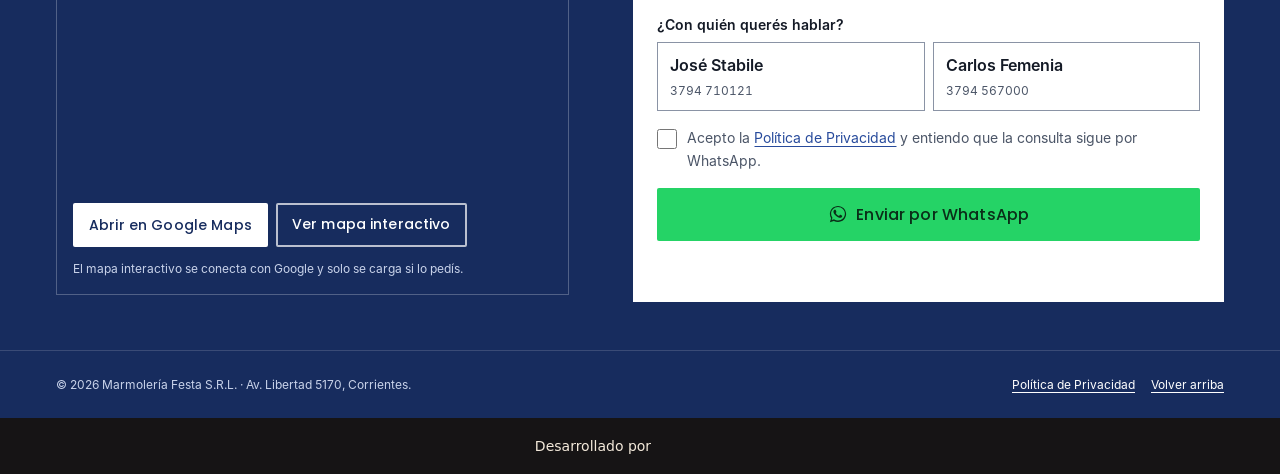
==== commit b8f341bc: "Rediseño según devoluciones de escritorio - Fotos de trabajos sin bordes negros (5 recortadas) - Her" ====
--- a/site/index.html
+++ b/site/index.html
@@ -287,7 +287,7 @@
   <symbol id="i-receipt" viewBox="0 0 32 32"><path d="M7 3h18v26l-3-2-3 2-3-2-3 2-3-2-3 2z" fill="none" stroke="currentColor" stroke-width="2"/><path d="M11 10h10M11 15h10M11 20h6" fill="none" stroke="currentColor" stroke-width="2"/></symbol>
   <symbol id="i-kitchen" viewBox="0 0 32 32"><path d="M2 14h28v4H2zM5 18v11M27 18v11M12 14V9a3 3 0 0 1 6 0" fill="none" stroke="currentColor" stroke-width="2"/></symbol>
   <symbol id="i-bath" viewBox="0 0 32 32"><path d="M4 13h24v3a8 8 0 0 1-8 8h-8a8 8 0 0 1-8-8zM16 13V7M13 7h6M10 24v4h12v-4" fill="none" stroke="currentColor" stroke-width="2"/></symbol>
-  <symbol id="i-stairs" viewBox="0 0 32 32"><path d="M3 28h8v-7h7v-7h7V7h4" fill="none" stroke="currentColor" stroke-width="2"/><path d="M3 28V22M11 21v-1M18 14v-1" fill="none" stroke="currentColor" stroke-width="2"/></symbol>
+  <symbol id="i-stairs" viewBox="0 0 32 32"><path d="M3 28V22h7v-6h7v-6h7V4h5v24z" fill="none" stroke="currentColor" stroke-width="2" stroke-linejoin="miter"/></symbol>
   <symbol id="i-wall" viewBox="0 0 32 32"><path d="M3 4h26v24H3zM3 12h26M3 20h26M12 4v8M20 12v8M12 20v8" fill="none" stroke="currentColor" stroke-width="2"/></symbol>
   <symbol id="i-table" viewBox="0 0 32 32"><path d="M3 11h26v3H3zM7 14v14M25 14v14M7 21h18" fill="none" stroke="currentColor" stroke-width="2"/></symbol>
   <symbol id="i-sink" viewBox="0 0 32 32"><path d="M3 15h26l-2 9a4 4 0 0 1-4 3H9a4 4 0 0 1-4-3zM16 15V6a3 3 0 0 1 6 0" fill="none" stroke="currentColor" stroke-width="2"/></symbol>
@@ -309,7 +309,7 @@
     </button>
     <nav class="site-nav" id="menu-principal" aria-label="Principal">
       <ul>
-        <li><a href="#servicios">Trabajos que hacemos</a></li>
+        <li><a href="#servicios">Lo que hacemos</a></li>
         <li><a href="#materiales">Materiales</a></li>
         <li><a href="#trabajos">Nuestros trabajos</a></li>
         <li><a href="#proceso">Cómo trabajamos</a></li>
@@ -325,8 +325,8 @@
 <section class="hero" id="inicio" aria-labelledby="titulo-hero">
   <div class="wrap hero-grid">
     <div class="hero-copy">
-      <h1 id="titulo-hero">Granito, mármol y cuarzo a medida: mesadas, escaleras y revestimientos.</h1>
-      <p class="hero-lead">Mesadas, vanitorys y escaleras para casas y comercios de Corrientes Capital. Te ayudamos a elegir el material y te pasamos un presupuesto claro por WhatsApp.</p>
+      <h1 id="titulo-hero">Marmolería Festa en Corrientes: elegancia que perdura en el tiempo</h1>
+      <p class="hero-lead">Granitos, mármoles, cuarcitas y cuarzos a medida: mesadas, vanitorys y escaleras para casas y comercios. Te ayudamos a elegir la piedra y te pasamos un presupuesto claro por WhatsApp.</p>
       <div class="hero-actions">
         <a class="btn btn--primary" href="#presupuesto">Pedí tu presupuesto <svg aria-hidden="true"><use href="#i-arrow"></use></svg></a>
         <a class="btn btn--ghost" href="#materiales">Ver granitos, mármoles y cuarzos</a>
@@ -336,9 +336,16 @@
         <li><svg aria-hidden="true"><use href="#i-clock"></use></svg><span><strong>Lunes a viernes</strong> de 9 a 13 y de 14 a 19 h.</span></li>
       </ul>
     </div>
-    <figure class="hero-media">
-      <img src="img/trabajos/isla-cascada-440.webp" srcset="img/trabajos/isla-cascada-440.webp 440w, img/trabajos/isla-cascada-880.webp 880w" sizes="(min-width: 900px) 520px, calc(100vw - 32px)" width="440" height="440" alt="Isla de cocina en piedra con caídas laterales, hecha por Marmolería Festa" fetchpriority="high" decoding="async">
-      <figcaption>Isla de cocina con caídas laterales, uno de nuestros trabajos.</figcaption>
+    <!-- Fotos de trabajos que se alternan con un fundido suave (main.js). La primera es la imagen principal de la página. -->
+    <figure class="hero-media" data-hero-slides>
+      <div class="hero-frame">
+        <img class="hero-slide is-active" src="img/trabajos/isla-cascada-440.webp" srcset="img/trabajos/isla-cascada-440.webp 434w, img/trabajos/isla-cascada-880.webp 867w" sizes="(min-width: 900px) 480px, calc(100vw - 32px)" width="434" height="440" alt="Isla de cocina en piedra con caídas laterales, hecha por Marmolería Festa" data-caption="Isla de cocina con caídas laterales" fetchpriority="high" decoding="async">
+        <img class="hero-slide" src="img/trabajos/vanitory-doble-440.webp" srcset="img/trabajos/vanitory-doble-440.webp 335w, img/trabajos/vanitory-doble-880.webp 670w" sizes="(min-width: 900px) 480px, calc(100vw - 32px)" width="335" height="440" alt="Vanitory doble en piedra con bachas talladas" data-caption="Vanitory doble con bachas talladas" loading="lazy" decoding="async">
+        <img class="hero-slide" src="img/trabajos/escalera-440.webp" srcset="img/trabajos/escalera-440.webp 353w, img/trabajos/escalera-880.webp 706w" sizes="(min-width: 900px) 480px, calc(100vw - 32px)" width="353" height="440" alt="Escalera revestida en piedra con luz en cada escalón" data-caption="Escalera revestida en piedra" loading="lazy" decoding="async">
+        <img class="hero-slide" src="img/trabajos/hogar-440.webp" srcset="img/trabajos/hogar-440.webp 440w, img/trabajos/hogar-880.webp 880w" sizes="(min-width: 900px) 480px, calc(100vw - 32px)" width="440" height="440" alt="Frente de hogar revestido en piedra" data-caption="Frente de hogar revestido" loading="lazy" decoding="async">
+        <img class="hero-slide" src="img/trabajos/isla-negra-bachas-440.webp" srcset="img/trabajos/isla-negra-bachas-440.webp 437w, img/trabajos/isla-negra-bachas-880.webp 874w" sizes="(min-width: 900px) 480px, calc(100vw - 32px)" width="437" height="440" alt="Isla de cocina negra con bachas integradas" data-caption="Isla negra con bachas integradas" loading="lazy" decoding="async">
+      </div>
+      <figcaption><span data-hero-caption>Isla de cocina con caídas laterales</span>, uno de nuestros trabajos.</figcaption>
     </figure>
   </div>
 </section>
@@ -346,15 +353,15 @@
 <!-- ============================ NECESIDAD ============================ -->
 <section class="section" aria-labelledby="titulo-necesidad">
   <div class="wrap need-grid">
-    <div class="need-intro">
+    <div class="need-intro" data-reveal>
       <span class="eyebrow">Antes de elegir</span>
       <h2 id="titulo-necesidad">Una mesada se elige una vez. Tiene que salir bien.</h2>
       <p>La piedra va a estar en tu cocina o tu baño por muchos años. Por eso te explicamos las diferencias entre materiales y te presupuestamos con datos concretos.</p>
     </div>
-    <ul class="need-list">
-      <li><svg aria-hidden="true"><use href="#i-stone"></use></svg><div><strong>¿Granito, mármol o cuarzo?</strong><p>Cada material se comporta distinto frente al calor, las manchas y el uso diario. Te contamos cuál conviene para lo que necesitás.</p></div></li>
-      <li><svg aria-hidden="true"><use href="#i-ruler"></use></svg><div><strong>Medidas y terminaciones</strong><p>Bacha, anafe, zócalos, cantos: los detalles se definen antes de cortar, no después.</p></div></li>
-      <li><svg aria-hidden="true"><use href="#i-receipt"></use></svg><div><strong>Un presupuesto que se entienda</strong><p>Material y trabajo detallados, para que sepas qué estás pagando.</p></div></li>
+    <ul class="need-list" data-reveal>
+      <li><span class="need-icon"><svg aria-hidden="true"><use href="#i-stone"></use></svg></span><div><strong>¿Granito, mármol o cuarzo?</strong><p>Cada material se comporta distinto frente al calor, las manchas y el uso diario. Te contamos cuál conviene para lo que necesitás.</p></div></li>
+      <li><span class="need-icon"><svg aria-hidden="true"><use href="#i-ruler"></use></svg></span><div><strong>Medidas y terminaciones</strong><p>Bacha, anafe, zócalos, cantos: los detalles se definen antes de cortar, no después.</p></div></li>
+      <li><span class="need-icon"><svg aria-hidden="true"><use href="#i-receipt"></use></svg></span><div><strong>Un presupuesto que se entienda</strong><p>Material y trabajo detallados, para que sepas qué estás pagando.</p></div></li>
     </ul>
   </div>
 </section>
@@ -362,17 +369,18 @@
 <!-- ============================ SERVICIOS ============================ -->
 <section class="section section--white" id="servicios" aria-labelledby="titulo-servicios">
   <div class="wrap">
-    <div class="section-head">
-      <span class="eyebrow">Trabajos que hacemos</span>
+    <div class="section-head" data-reveal>
+      <span class="eyebrow">Lo que mejor sabemos hacer</span>
       <h2 id="titulo-servicios">Mesadas, vanitorys y escaleras en granito, mármol y cuarzo</h2>
-      <p>Producimos y comercializamos productos en mármol, granito y cuarzo para hogares y organizaciones.</p>
-    </div>
-    <ul class="service-grid">
+      <p>Producimos y comercializamos piezas en mármol, granito y cuarzo para hogares y organizaciones.</p>
+    </div>
+    <!-- Patrón tipo tablero: las tarjetas --blue y --accent alternan con las claras -->
+    <ul class="service-grid" data-reveal>
       <li class="service"><svg aria-hidden="true"><use href="#i-kitchen"></use></svg><h3>Mesadas de cocina</h3><p>Superficies firmes para el uso de todos los días, con calado para bacha y anafe.</p></li>
-      <li class="service"><svg aria-hidden="true"><use href="#i-bath"></use></svg><h3>Baños y vanitorys</h3><p>Mesadas de baño y vanitorys que combinan con el resto del ambiente.</p></li>
+      <li class="service service--blue"><svg aria-hidden="true"><use href="#i-bath"></use></svg><h3>Baños y vanitorys</h3><p>Mesadas de baño y vanitorys que combinan con el resto del ambiente.</p></li>
       <li class="service"><svg aria-hidden="true"><use href="#i-table"></use></svg><h3>Mesas, mesitas y barras</h3><p>Tapas de piedra para comedor, living o una barra de cocina.</p></li>
-      <li class="service"><svg aria-hidden="true"><use href="#i-stairs"></use></svg><h3>Escaleras y umbrales</h3><p>Escalones, umbrales y solias resistentes al tránsito.</p></li>
-      <li class="service"><svg aria-hidden="true"><use href="#i-wall"></use></svg><h3>Revestimientos</h3><p>Paredes y frentes con la presencia de la piedra natural.</p></li>
+      <li class="service service--blue"><svg aria-hidden="true"><use href="#i-stairs"></use></svg><h3>Escaleras y umbrales</h3><p>Escalones, umbrales y solias resistentes al tránsito.</p></li>
+      <li class="service service--blue"><svg aria-hidden="true"><use href="#i-wall"></use></svg><h3>Revestimientos</h3><p>Paredes y frentes con la presencia de la piedra natural.</p></li>
       <li class="service"><svg aria-hidden="true"><use href="#i-wash"></use></svg><h3>Lavaderos</h3><p>Mesadas para lavadero que soportan agua y uso intenso.</p></li>
       <li class="service service--accent"><svg aria-hidden="true"><use href="#i-sink"></use></svg><h3>Piletas de acero inoxidable</h3><p>Johnson Acero y Mi Pileta: cocina simple o doble, vanitory y lavadero. Resolvés mesada y bacha en un solo lugar.</p></li>
       <li class="service"><svg aria-hidden="true"><use href="#i-ruler"></use></svg><h3>Proyectos especiales</h3><p>¿Tenés otra idea? Contanos qué necesitás y lo evaluamos.</p></li>
@@ -383,10 +391,18 @@
 <!-- ============================ MATERIALES ============================ -->
 <section class="section" id="materiales" aria-labelledby="titulo-materiales">
   <div class="wrap">
-    <div class="section-head">
-      <span class="eyebrow">Catálogo de piedras</span>
-      <h2 id="titulo-materiales">Granitos, mármoles y cuarzos: más de 40 piedras en Corrientes</h2>
-      <p>Granitos nacionales e importados, mármoles importados, cuarcitas y superficies de cuarzo y ultracompactas.</p>
+    <div class="cat-head" data-reveal>
+      <div class="section-head">
+        <span class="eyebrow">Catálogo de piedras</span>
+        <h2 id="titulo-materiales">Granitos, mármoles y cuarzos: más de 40 piedras en Corrientes</h2>
+        <p>Granitos nacionales e importados, mármoles importados, cuarcitas y superficies de cuarzo y ultracompactas.</p>
+      </div>
+      <aside class="brands" aria-labelledby="titulo-marcas">
+        <h3 id="titulo-marcas">Líneas y marcas que trabajamos</h3>
+        <ul>
+          <li>Silestone</li><li>Dekton</li><li>Solidum</li><li>Marmotech</li><li>Johnson Acero</li><li>Mi Pileta</li>
+        </ul>
+      </aside>
     </div>
     <div class="tabs" role="tablist" aria-label="Tipos de material">
       <button class="tab" type="button" role="tab" id="tab-granitos" aria-controls="panel-granitos" aria-selected="true" tabindex="0">Granitos<span class="tab-count">17</span></button>
@@ -398,14 +414,14 @@
       <div class="cat-group">
         <h3>Granitos nacionales</h3>
         <ul class="swatches">
-          <li><button class="swatch" type="button" data-material="Granito Gris Mara" aria-label="Consultar por Granito Gris Mara"><img src="img/materiales/gris-mara.webp" width="240" height="240" alt="Granito Gris Mara, muestra pulida" loading="lazy"><span class="swatch-name">Gris Mara</span><span class="swatch-meta">Granito · Nacionale</span><span class="swatch-cta" aria-hidden="true">Consultar</span></button></li>
-          <li><button class="swatch" type="button" data-material="Granito Gris Perla" aria-label="Consultar por Granito Gris Perla"><img src="img/materiales/gris-perla.webp" width="240" height="240" alt="Granito Gris Perla, muestra pulida" loading="lazy"><span class="swatch-name">Gris Perla</span><span class="swatch-meta">Granito · Nacionale</span><span class="swatch-cta" aria-hidden="true">Consultar</span></button></li>
-          <li><button class="swatch" type="button" data-material="Granito Franco Veteado" aria-label="Consultar por Granito Franco Veteado"><img src="img/materiales/franco-veteado.webp" width="240" height="240" alt="Granito Franco Veteado, muestra pulida" loading="lazy"><span class="swatch-name">Franco Veteado</span><span class="swatch-meta">Granito · Nacionale</span><span class="swatch-cta" aria-hidden="true">Consultar</span></button></li>
-          <li><button class="swatch" type="button" data-material="Granito Marrón Coco" aria-label="Consultar por Granito Marrón Coco"><img src="img/materiales/marron-coco.webp" width="240" height="240" alt="Granito Marrón Coco, muestra pulida" loading="lazy"><span class="swatch-name">Marrón Coco</span><span class="swatch-meta">Granito · Nacionale</span><span class="swatch-cta" aria-hidden="true">Consultar</span></button></li>
-          <li><button class="swatch" type="button" data-material="Granito Rosa del Salto" aria-label="Consultar por Granito Rosa del Salto"><img src="img/materiales/rosa-del-salto.webp" width="240" height="240" alt="Granito Rosa del Salto, muestra pulida" loading="lazy"><span class="swatch-name">Rosa del Salto</span><span class="swatch-meta">Granito · Nacionale</span><span class="swatch-cta" aria-hidden="true">Consultar</span></button></li>
-          <li><button class="swatch" type="button" data-material="Granito Orcollano" aria-label="Consultar por Granito Orcollano"><img src="img/materiales/orcollano.webp" width="240" height="240" alt="Granito Orcollano, muestra pulida" loading="lazy"><span class="swatch-name">Orcollano</span><span class="swatch-meta">Granito · Nacionale</span><span class="swatch-cta" aria-hidden="true">Consultar</span></button></li>
-          <li><button class="swatch" type="button" data-material="Granito Sierra Chica" aria-label="Consultar por Granito Sierra Chica"><img src="img/materiales/sierra-chica.webp" width="240" height="240" alt="Granito Sierra Chica, muestra pulida" loading="lazy"><span class="swatch-name">Sierra Chica</span><span class="swatch-meta">Granito · Nacionale</span><span class="swatch-cta" aria-hidden="true">Consultar</span></button></li>
-          <li><button class="swatch" type="button" data-material="Granito Rojo Dragón" aria-label="Consultar por Granito Rojo Dragón"><img src="img/materiales/rojo-dragon.webp" width="240" height="240" alt="Granito Rojo Dragón, muestra pulida" loading="lazy"><span class="swatch-name">Rojo Dragón</span><span class="swatch-meta">Granito · Nacionale</span><span class="swatch-cta" aria-hidden="true">Consultar</span></button></li>
+          <li><button class="swatch" type="button" data-material="Granito Gris Mara" aria-label="Consultar por Granito Gris Mara"><img src="img/materiales/gris-mara.webp" width="240" height="240" alt="Granito Gris Mara, muestra pulida" loading="lazy"><span class="swatch-name">Gris Mara</span><span class="swatch-meta">Granito · Nacional</span><span class="swatch-cta" aria-hidden="true">Consultar</span></button></li>
+          <li><button class="swatch" type="button" data-material="Granito Gris Perla" aria-label="Consultar por Granito Gris Perla"><img src="img/materiales/gris-perla.webp" width="240" height="240" alt="Granito Gris Perla, muestra pulida" loading="lazy"><span class="swatch-name">Gris Perla</span><span class="swatch-meta">Granito · Nacional</span><span class="swatch-cta" aria-hidden="true">Consultar</span></button></li>
+          <li><button class="swatch" type="button" data-material="Granito Franco Veteado" aria-label="Consultar por Granito Franco Veteado"><img src="img/materiales/franco-veteado.webp" width="240" height="240" alt="Granito Franco Veteado, muestra pulida" loading="lazy"><span class="swatch-name">Franco Veteado</span><span class="swatch-meta">Granito · Nacional</span><span class="swatch-cta" aria-hidden="true">Consultar</span></button></li>
+          <li><button class="swatch" type="button" data-material="Granito Marrón Coco" aria-label="Consultar por Granito Marrón Coco"><img src="img/materiales/marron-coco.webp" width="240" height="240" alt="Granito Marrón Coco, muestra pulida" loading="lazy"><span class="swatch-name">Marrón Coco</span><span class="swatch-meta">Granito · Nacional</span><span class="swatch-cta" aria-hidden="true">Consultar</span></button></li>
+          <li><button class="swatch" type="button" data-material="Granito Rosa del Salto" aria-label="Consultar por Granito Rosa del Salto"><img src="img/materiales/rosa-del-salto.webp" width="240" height="240" alt="Granito Rosa del Salto, muestra pulida" loading="lazy"><span class="swatch-name">Rosa del Salto</span><span class="swatch-meta">Granito · Nacional</span><span class="swatch-cta" aria-hidden="true">Consultar</span></button></li>
+          <li><button class="swatch" type="button" data-material="Granito Orcollano" aria-label="Consultar por Granito Orcollano"><img src="img/materiales/orcollano.webp" width="240" height="240" alt="Granito Orcollano, muestra pulida" loading="lazy"><span class="swatch-name">Orcollano</span><span class="swatch-meta">Granito · Nacional</span><span class="swatch-cta" aria-hidden="true">Consultar</span></button></li>
+          <li><button class="swatch" type="button" data-material="Granito Sierra Chica" aria-label="Consultar por Granito Sierra Chica"><img src="img/materiales/sierra-chica.webp" width="240" height="240" alt="Granito Sierra Chica, muestra pulida" loading="lazy"><span class="swatch-name">Sierra Chica</span><span class="swatch-meta">Granito · Nacional</span><span class="swatch-cta" aria-hidden="true">Consultar</span></button></li>
+          <li><button class="swatch" type="button" data-material="Granito Rojo Dragón" aria-label="Consultar por Granito Rojo Dragón"><img src="img/materiales/rojo-dragon.webp" width="240" height="240" alt="Granito Rojo Dragón, muestra pulida" loading="lazy"><span class="swatch-name">Rojo Dragón</span><span class="swatch-meta">Granito · Nacional</span><span class="swatch-cta" aria-hidden="true">Consultar</span></button></li>
         </ul>
       </div>
       <div class="cat-group">
@@ -484,51 +500,41 @@
         </ul>
       </div>
     </div>
-    <p class="cat-note"><strong>Las fotos son orientativas.</strong> La piedra natural tiene vetas y tonos propios: cada placa es única. Vení al local a ver las placas reales antes de decidir.</p>
-  </div>
-</section>
-
-<!-- ============================ POR QUÉ FESTA ============================ -->
-<section class="section section--white" aria-labelledby="titulo-por-que">
-  <div class="wrap">
-    <div class="section-head">
-      <span class="eyebrow">Por qué Festa</span>
-      <h2 id="titulo-por-que">Trabajo serio, de principio a fin</h2>
-    </div>
-    <ul class="why-grid">
-      <li><span class="why-fig">44</span><h3>Piedras en catálogo</h3><p>Granitos, mármoles, cuarcitas y cuarzos de líneas como Silestone y Dekton.</p></li>
-      <li><span class="why-fig">1</span><h3>Local, a la vista</h3><p>Una sola dirección: Av. Libertad 5170. Venís, ves el material y hablás con quien lo trabaja.</p></li>
-      <li><span class="why-fig">2</span><h3>Contactos directos</h3><p>José Stabile y Carlos Femenia atienden tu consulta personalmente.</p></li>
-      <li><span class="why-fig">A medida</span><h3>Producción propia</h3><p>Producimos y comercializamos: cada pieza se hace para tu espacio.</p></li>
-    </ul>
+    <p class="cat-note"><strong>Las fotos son orientativas.</strong> La piedra natural tiene vetas y tonos propios: cada placa es única. Vení al local a ver las placas reales y consultar la disponibilidad de stock.</p>
   </div>
 </section>
 
 <!-- ============================ NOSOTROS ============================ -->
 <section class="section about" aria-labelledby="titulo-nosotros">
-  <div class="wrap about-grid">
-    <div class="about-text">
-      <span class="eyebrow">Quiénes somos</span>
-      <h2 id="titulo-nosotros">Marmolería Festa: corte y tallado de piedra en Corrientes</h2>
-      <p>Nos dedicamos a la producción y comercialización de mármoles, granitos y cuarzos. Buscamos resolver lo que cada persona necesita con productos personalizados, de alta calidad y durabilidad, para hogares y organizaciones.</p>
-      <p>Creemos en combinar la tradición del oficio con materiales y tecnologías actuales.</p>
-      <ul class="people">
-        <li><strong>José Stabile</strong><a href="tel:+5493794710121">3794 710121</a></li>
-        <li><strong>Carlos Femenia</strong><a href="tel:+5493794567000">3794 567000</a></li>
-      </ul>
-    </div>
-    <div>
-      <blockquote class="about-quote">
-        <p>Elegancia que perdura en el tiempo.</p>
-        <footer>Marmolería Festa</footer>
-      </blockquote>
-      <div class="brands">
-        <p>Líneas y marcas que trabajamos</p>
-        <ul>
-          <li>Silestone</li><li>Dekton</li><li>Solidum</li><li>Marmotech</li><li>Johnson Acero</li><li>Mi Pileta</li>
-        </ul>
-      </div>
-    </div>
+  <div class="wrap">
+    <div class="about-grid">
+      <div class="about-text" data-reveal>
+        <span class="eyebrow">Quiénes somos</span>
+        <h2 id="titulo-nosotros">Marmolería Festa: corte y tallado de piedra en Corrientes</h2>
+        <p>Somos una marmolería de Corrientes Capital dedicada a la producción y comercialización de mármoles, granitos y cuarzos. En nuestro taller de Av. Libertad 5170 cortamos, tallamos y terminamos cada pieza a medida, para casas, comercios y organizaciones.</p>
+        <p>Combinamos el oficio de la piedra con materiales y tecnología actuales. Elegimos la placa con vos, cuidamos cada canto y cada calado, y te explicamos qué conviene antes de cortar.</p>
+        <ul class="about-points">
+          <li><strong>Taller propio</strong><span>Producción a medida en Corrientes</span></li>
+          <li><strong>+40 piedras</strong><span>Granitos, mármoles, cuarcitas y cuarzos</span></li>
+          <li><strong>Trato directo</strong><span>José y Carlos atienden tu consulta</span></li>
+        </ul>
+      </div>
+      <figure class="about-media" data-reveal>
+        <img src="img/trabajos/mesada-respaldo-880.webp" width="766" height="880" alt="Mesada y respaldo de cocina hechos en la misma piedra por Marmolería Festa" loading="lazy" decoding="async">
+      </figure>
+    </div>
+    <ul class="people" data-reveal>
+      <li>
+        <span class="people-name">José Stabile</span>
+        <a class="people-tel" href="tel:+5493794710121"><svg aria-hidden="true"><use href="#i-phone"></use></svg>3794 710121</a>
+        <a class="people-wa" href="https://wa.me/5493794710121?text=Hola%20Jos%C3%A9%2C%20quiero%20pedir%20un%20presupuesto." target="_blank" rel="noopener noreferrer"><svg aria-hidden="true"><use href="#i-wa"></use></svg>WhatsApp</a>
+      </li>
+      <li>
+        <span class="people-name">Carlos Femenia</span>
+        <a class="people-tel" href="tel:+5493794567000"><svg aria-hidden="true"><use href="#i-phone"></use></svg>3794 567000</a>
+        <a class="people-wa" href="https://wa.me/5493794567000?text=Hola%20Carlos%2C%20quiero%20pedir%20un%20presupuesto." target="_blank" rel="noopener noreferrer"><svg aria-hidden="true"><use href="#i-wa"></use></svg>WhatsApp</a>
+      </li>
+    </ul>
   </div>
 </section>
 
@@ -536,65 +542,83 @@
 <!-- Las fotos del carrusel se definen en build.py (lista TRABAJOS). Todas tienen la misma altura; el ancho sale de cada foto. -->
 <section class="section section--white" id="trabajos" aria-labelledby="titulo-trabajos">
   <div class="wrap">
-    <div class="section-head">
-      <span class="eyebrow">Nuestros trabajos</span>
-      <h2 id="titulo-trabajos">Así quedan las piezas terminadas</h2>
-      <p>Cocinas, baños, escaleras y piezas especiales que salieron de nuestro taller.</p>
-    </div>
-    <div class="carousel" data-carousel>
-            <ul class="carousel-track" tabindex="0" aria-label="Fotos de trabajos. Usá las flechas para recorrerlas.">
-        <li class="slide"><figure class="slide-fig"><div class="slide-media"><img src="img/trabajos/isla-cascada-440.webp" srcset="img/trabajos/isla-cascada-440.webp 440w, img/trabajos/isla-cascada-880.webp 880w" sizes="(min-width: 1100px) 440px, (min-width: 700px) 380px, 300px" width="440" height="440" alt="Isla de cocina con caídas laterales, trabajo de Marmolería Festa" loading="eager" decoding="async"></div><figcaption><strong>Isla de cocina con caídas laterales</strong>Cocina</figcaption></figure></li>
-        <li class="slide"><figure class="slide-fig"><div class="slide-media"><img src="img/trabajos/escalera-440.webp" srcset="img/trabajos/escalera-440.webp 350w, img/trabajos/escalera-880.webp 700w" sizes="(min-width: 1100px) 350px, (min-width: 700px) 302px, 239px" width="350" height="440" alt="Escalera revestida en piedra, trabajo de Marmolería Festa" loading="eager" decoding="async"></div><figcaption><strong>Escalera revestida en piedra</strong>Escaleras</figcaption></figure></li>
-        <li class="slide"><figure class="slide-fig"><div class="slide-media"><img src="img/trabajos/vanitory-doble-440.webp" srcset="img/trabajos/vanitory-doble-440.webp 339w, img/trabajos/vanitory-doble-880.webp 679w" sizes="(min-width: 1100px) 340px, (min-width: 700px) 293px, 231px" width="339" height="440" alt="Vanitory doble con bachas talladas, trabajo de Marmolería Festa" fetchpriority="low" loading="lazy" decoding="async"></div><figcaption><strong>Vanitory doble con bachas talladas</strong>Baño</figcaption></figure></li>
+    <div class="works-head" data-reveal>
+      <div class="section-head">
+        <span class="eyebrow">Nuestros trabajos</span>
+        <h2 id="titulo-trabajos" class="quote-title">“Elegancia que perdura en el tiempo.”</h2>
+        <p>Cocinas, baños, escaleras, hogares y piezas especiales que salieron de nuestro taller.</p>
+      </div>
+      <a class="btn btn--ghost btn--ig" href="https://www.instagram.com/marmoleriafesta/" target="_blank" rel="noopener noreferrer"><svg aria-hidden="true"><use href="#i-ig"></use></svg>Seguinos en Instagram</a>
+    </div>
+  </div>
+  <div class="carousel" data-carousel>
+      <ul class="carousel-track" tabindex="0" aria-label="Fotos de trabajos. Usá las flechas para recorrerlas.">
+        <li class="slide"><figure class="slide-fig"><div class="slide-media"><img src="img/trabajos/isla-cascada-440.webp" srcset="img/trabajos/isla-cascada-440.webp 434w, img/trabajos/isla-cascada-880.webp 867w" sizes="(min-width: 1100px) 434px, (min-width: 700px) 374px, 296px" width="434" height="440" alt="Isla de cocina con caídas laterales, trabajo de Marmolería Festa" loading="eager" decoding="async"></div><figcaption><strong>Isla de cocina con caídas laterales</strong>Cocina</figcaption></figure></li>
+        <li class="slide"><figure class="slide-fig"><div class="slide-media"><img src="img/trabajos/escalera-440.webp" srcset="img/trabajos/escalera-440.webp 353w, img/trabajos/escalera-880.webp 706w" sizes="(min-width: 1100px) 353px, (min-width: 700px) 305px, 241px" width="353" height="440" alt="Escalera revestida en piedra, trabajo de Marmolería Festa" loading="eager" decoding="async"></div><figcaption><strong>Escalera revestida en piedra</strong>Escaleras</figcaption></figure></li>
+        <li class="slide"><figure class="slide-fig"><div class="slide-media"><img src="img/trabajos/vanitory-doble-440.webp" srcset="img/trabajos/vanitory-doble-440.webp 335w, img/trabajos/vanitory-doble-880.webp 670w" sizes="(min-width: 1100px) 335px, (min-width: 700px) 289px, 228px" width="335" height="440" alt="Vanitory doble con bachas talladas, trabajo de Marmolería Festa" fetchpriority="low" loading="lazy" decoding="async"></div><figcaption><strong>Vanitory doble con bachas talladas</strong>Baño</figcaption></figure></li>
         <li class="slide"><figure class="slide-fig"><div class="slide-media"><img src="img/trabajos/hogar-440.webp" srcset="img/trabajos/hogar-440.webp 440w, img/trabajos/hogar-880.webp 880w" sizes="(min-width: 1100px) 440px, (min-width: 700px) 380px, 300px" width="440" height="440" alt="Frente de hogar revestido, trabajo de Marmolería Festa" fetchpriority="low" loading="lazy" decoding="async"></div><figcaption><strong>Frente de hogar revestido</strong>Living</figcaption></figure></li>
         <li class="slide"><figure class="slide-fig"><div class="slide-media"><img src="img/trabajos/mueble-piedra-440.webp" srcset="img/trabajos/mueble-piedra-440.webp 440w, img/trabajos/mueble-piedra-880.webp 880w" sizes="(min-width: 1100px) 440px, (min-width: 700px) 380px, 300px" width="440" height="440" alt="Mueble de guardado en piedra, trabajo de Marmolería Festa" fetchpriority="low" loading="lazy" decoding="async"></div><figcaption><strong>Mueble de guardado en piedra</strong>Pieza especial</figcaption></figure></li>
         <li class="slide"><figure class="slide-fig"><div class="slide-media"><img src="img/trabajos/obra-cliente-440.webp" srcset="img/trabajos/obra-cliente-440.webp 413w, img/trabajos/obra-cliente-880.webp 826w" sizes="(min-width: 1100px) 413px, (min-width: 700px) 357px, 282px" width="413" height="440" alt="Isla de cocina protegida para la entrega, trabajo de Marmolería Festa" fetchpriority="low" loading="lazy" decoding="async"></div><figcaption><strong>Isla de cocina protegida para la entrega</strong>Colaboración</figcaption></figure></li>
         <li class="slide"><figure class="slide-fig"><div class="slide-media"><img src="img/trabajos/mesa-comedor-440.webp" srcset="img/trabajos/mesa-comedor-440.webp 440w, img/trabajos/mesa-comedor-880.webp 880w" sizes="(min-width: 1100px) 440px, (min-width: 700px) 380px, 300px" width="440" height="440" alt="Mesa de comedor con tapa de piedra, trabajo de Marmolería Festa" fetchpriority="low" loading="lazy" decoding="async"></div><figcaption><strong>Mesa de comedor con tapa de piedra</strong>Comedor</figcaption></figure></li>
         <li class="slide"><figure class="slide-fig"><div class="slide-media"><img src="img/trabajos/mesada-respaldo-440.webp" srcset="img/trabajos/mesada-respaldo-440.webp 383w, img/trabajos/mesada-respaldo-880.webp 766w" sizes="(min-width: 1100px) 383px, (min-width: 700px) 331px, 261px" width="383" height="440" alt="Mesada y respaldo en la misma piedra, trabajo de Marmolería Festa" fetchpriority="low" loading="lazy" decoding="async"></div><figcaption><strong>Mesada y respaldo en la misma piedra</strong>Cocina</figcaption></figure></li>
         <li class="slide"><figure class="slide-fig"><div class="slide-media"><img src="img/trabajos/isla-mesada-juego-440.webp" srcset="img/trabajos/isla-mesada-juego-440.webp 403w, img/trabajos/isla-mesada-juego-880.webp 806w" sizes="(min-width: 1100px) 403px, (min-width: 700px) 348px, 275px" width="403" height="440" alt="Isla y mesada a juego, trabajo de Marmolería Festa" fetchpriority="low" loading="lazy" decoding="async"></div><figcaption><strong>Isla y mesada a juego</strong>Cocina</figcaption></figure></li>
-        <li class="slide"><figure class="slide-fig"><div class="slide-media"><img src="img/trabajos/isla-negra-bachas-440.webp" srcset="img/trabajos/isla-negra-bachas-440.webp 440w, img/trabajos/isla-negra-bachas-880.webp 880w" sizes="(min-width: 1100px) 440px, (min-width: 700px) 380px, 300px" width="440" height="440" alt="Isla negra con bachas integradas, trabajo de Marmolería Festa" fetchpriority="low" loading="lazy" decoding="async"></div><figcaption><strong>Isla negra con bachas integradas</strong>Cocina</figcaption></figure></li>
+        <li class="slide"><figure class="slide-fig"><div class="slide-media"><img src="img/trabajos/isla-negra-bachas-440.webp" srcset="img/trabajos/isla-negra-bachas-440.webp 437w, img/trabajos/isla-negra-bachas-880.webp 874w" sizes="(min-width: 1100px) 437px, (min-width: 700px) 377px, 298px" width="437" height="440" alt="Isla negra con bachas integradas, trabajo de Marmolería Festa" fetchpriority="low" loading="lazy" decoding="async"></div><figcaption><strong>Isla negra con bachas integradas</strong>Cocina</figcaption></figure></li>
         <li class="slide"><figure class="slide-fig"><div class="slide-media"><img src="img/trabajos/isla-piedra-oscura-440.webp" srcset="img/trabajos/isla-piedra-oscura-440.webp 440w, img/trabajos/isla-piedra-oscura-880.webp 880w" sizes="(min-width: 1100px) 440px, (min-width: 700px) 380px, 300px" width="440" height="440" alt="Isla con bacha y mesada en piedra oscura, trabajo de Marmolería Festa" fetchpriority="low" loading="lazy" decoding="async"></div><figcaption><strong>Isla con bacha y mesada en piedra oscura</strong>Cocina</figcaption></figure></li>
-        <li class="slide"><figure class="slide-fig"><div class="slide-media"><img src="img/trabajos/barra-curva-440.webp" srcset="img/trabajos/barra-curva-440.webp 440w, img/trabajos/barra-curva-880.webp 880w" sizes="(min-width: 1100px) 440px, (min-width: 700px) 380px, 300px" width="440" height="440" alt="Mesada y barra con extremo curvo, trabajo de Marmolería Festa" fetchpriority="low" loading="lazy" decoding="async"></div><figcaption><strong>Mesada y barra con extremo curvo</strong>Cocina</figcaption></figure></li>
+        <li class="slide"><figure class="slide-fig"><div class="slide-media"><img src="img/trabajos/barra-curva-440.webp" srcset="img/trabajos/barra-curva-440.webp 436w, img/trabajos/barra-curva-880.webp 873w" sizes="(min-width: 1100px) 436px, (min-width: 700px) 377px, 298px" width="436" height="440" alt="Mesada y barra con extremo curvo, trabajo de Marmolería Festa" fetchpriority="low" loading="lazy" decoding="async"></div><figcaption><strong>Mesada y barra con extremo curvo</strong>Cocina</figcaption></figure></li>
         <li class="slide"><figure class="slide-fig"><div class="slide-media"><img src="img/trabajos/mesada-l-440.webp" srcset="img/trabajos/mesada-l-440.webp 440w, img/trabajos/mesada-l-880.webp 880w" sizes="(min-width: 1100px) 440px, (min-width: 700px) 380px, 300px" width="440" height="440" alt="Mesada en L con anafe y bacha, trabajo de Marmolería Festa" fetchpriority="low" loading="lazy" decoding="async"></div><figcaption><strong>Mesada en L con anafe y bacha</strong>Cocina</figcaption></figure></li>
       </ul>
-      <div class="carousel-controls">
-        <p class="carousel-status" aria-live="polite"><span data-carousel-current>1</span> / <span data-carousel-total>13</span></p>
-        <div class="carousel-btns">
-          <button class="carousel-btn" type="button" data-carousel-prev aria-label="Trabajo anterior"><svg aria-hidden="true"><use href="#i-prev"></use></svg></button>
-          <button class="carousel-btn" type="button" data-carousel-next aria-label="Trabajo siguiente"><svg aria-hidden="true"><use href="#i-next"></use></svg></button>
-        </div>
-      </div>
-    </div>
-    <p class="carousel-ig">Más trabajos en Instagram: <a href="https://www.instagram.com/marmoleriafesta/" target="_blank" rel="noopener noreferrer">@marmoleriafesta</a></p>
+    <button class="carousel-btn carousel-btn--prev" type="button" data-carousel-prev aria-label="Trabajo anterior"><svg aria-hidden="true"><use href="#i-prev"></use></svg></button>
+    <button class="carousel-btn carousel-btn--next" type="button" data-carousel-next aria-label="Trabajo siguiente"><svg aria-hidden="true"><use href="#i-next"></use></svg></button>
   </div>
 </section>
 
 <!-- ============================ PROCESO ============================ -->
 <section class="section" id="proceso" aria-labelledby="titulo-proceso">
   <div class="wrap">
-    <div class="section-head">
+    <div class="section-head" data-reveal>
       <span class="eyebrow">Cómo trabajamos</span>
       <h2 id="titulo-proceso">De la idea a la pieza terminada, en cuatro pasos</h2>
     </div>
-    <ol class="steps">
-      <li class="step"><div><h3>Contanos tu idea</h3><p>Mandanos medidas aproximadas, un plano o una foto del espacio por WhatsApp.</p></div></li>
-      <li class="step"><div><h3>Elegí la piedra</h3><p>Vení al local a ver las placas y las muestras. Te explicamos qué conviene según el uso.</p></div></li>
-      <li class="step"><div><h3>Recibí el presupuesto</h3><p>Con el material y el trabajo detallados, sin sorpresas.</p></div></li>
-      <li class="step"><div><h3>Hacemos tu pieza</h3><p>Cortamos y terminamos cada pieza a medida en nuestro taller.</p></div></li>
+    <!-- Cada paso tiene una franja animada que ilustra el texto (solo CSS; se pausa con "reducir movimiento") -->
+    <ol class="steps" data-reveal>
+      <li class="step">
+        <div class="step-band band-chat" aria-hidden="true">
+          <span class="band-num">01</span>
+          <span class="chat-msg chat-msg--a"></span>
+          <span class="chat-msg chat-msg--b"></span>
+          <span class="chat-typing"><i></i><i></i><i></i></span>
+        </div>
+        <h3>Contanos tu idea</h3><p>Mandanos medidas aproximadas, un plano o una foto del espacio por WhatsApp.</p>
+      </li>
+      <li class="step">
+        <div class="step-band band-stones" aria-hidden="true">
+          <span class="band-num">02</span>
+          <img src="img/materiales/gris-mara.webp" width="240" height="240" alt="" loading="lazy">
+          <img src="img/materiales/carrara.webp" width="240" height="240" alt="" loading="lazy">
+          <img src="img/materiales/calacatta-gold.webp" width="240" height="240" alt="" loading="lazy">
+          <img src="img/materiales/negro-absoluto.webp" width="240" height="240" alt="" loading="lazy">
+          <span class="stone-pick"></span>
+        </div>
+        <h3>Elegí la piedra</h3><p>Vení al local a ver las placas y las muestras. Te explicamos qué conviene según el uso.</p>
+      </li>
+      <li class="step">
+        <div class="step-band band-quote" aria-hidden="true">
+          <span class="band-num">03</span>
+          <span class="quote-doc"><i></i><i></i><i></i></span>
+          <span class="quote-check"></span>
+        </div>
+        <h3>Recibí el presupuesto</h3><p>Con el material y el trabajo detallados, sin sorpresas.</p>
+      </li>
+      <li class="step">
+        <div class="step-band band-cut" aria-hidden="true">
+          <span class="band-num">04</span>
+          <span class="cut-slab"></span>
+          <span class="cut-line"></span>
+          <span class="cut-disc"></span>
+        </div>
+        <h3>Hacemos tu pieza</h3><p>Cortamos y terminamos cada pieza a medida en nuestro taller.</p>
+      </li>
     </ol>
-  </div>
-</section>
-
-<!-- ============================ CTA FINAL ============================ -->
-<section class="cta-band" aria-labelledby="titulo-cta">
-  <div class="wrap cta-inner">
-    <div>
-      <h2 id="titulo-cta">¿Ya tenés las medidas? Te presupuestamos.</h2>
-      <p>Contanos qué querés hacer y te respondemos por WhatsApp.</p>
-    </div>
-    <div class="cta-actions">
-      <a class="btn btn--light" href="#presupuesto">Pedí tu presupuesto <svg aria-hidden="true"><use href="#i-arrow"></use></svg></a>
-    </div>
   </div>
 </section>
 
@@ -608,19 +632,20 @@
       <div>
         <h3>Contacto</h3>
         <ul class="contact-list">
-          <li><svg aria-hidden="true"><use href="#i-pin"></use></svg><span><strong>Av. Libertad 5170</strong><br>Corrientes Capital (CP 3400). Única ubicación.</span></li>
-          <li><svg aria-hidden="true"><use href="#i-phone"></use></svg><span>José Stabile: <a href="tel:+5493794710121">3794 710121</a><br>Carlos Femenia: <a href="tel:+5493794567000">3794 567000</a></span></li>
-          <li><svg aria-hidden="true"><use href="#i-ig"></use></svg><span><a href="https://www.instagram.com/marmoleriafesta/" target="_blank" rel="noopener noreferrer">@marmoleriafesta</a></span></li>
+          <li><span class="contact-icon"><svg aria-hidden="true"><use href="#i-pin"></use></svg></span><span><strong>Av. Libertad 5170</strong><br>Corrientes Capital (CP 3400). Única ubicación.</span></li>
+          <li><span class="contact-icon"><svg aria-hidden="true"><use href="#i-phone"></use></svg></span><span>José Stabile: <a href="tel:+5493794710121">3794 710121</a><br>Carlos Femenia: <a href="tel:+5493794567000">3794 567000</a></span></li>
+          <li><span class="contact-icon"><svg aria-hidden="true"><use href="#i-ig"></use></svg></span><span><a href="https://www.instagram.com/marmoleriafesta/" target="_blank" rel="noopener noreferrer">@marmoleriafesta</a></span></li>
         </ul>
       </div>
       <div>
         <h3>Horario</h3>
-        <table class="hours">
-          <tbody>
-            <tr><th scope="row">Lunes a viernes</th><td>09:00 a 13:00</td></tr>
-            <tr><th scope="row"><span class="sr-only">Lunes a viernes, por la tarde</span></th><td>14:00 a 19:00</td></tr>
-          </tbody>
-        </table>
+        <div class="hours-card">
+          <p class="hours-days"><svg aria-hidden="true"><use href="#i-clock"></use></svg>Lunes a viernes</p>
+          <dl class="hours">
+            <div><dt>Mañana</dt><dd>09:00 a 13:00</dd></div>
+            <div><dt>Tarde</dt><dd>14:00 a 19:00</dd></div>
+          </dl>
+        </div>
       </div>
       <div class="map-card" data-map>
         <div data-map-slot><img src="img/mapa-festa.svg" width="800" height="450" alt="Ilustración de ubicación: Av. Libertad 5170, Corrientes Capital" loading="lazy"></div>
--- a/site/css/styles.css
+++ b/site/css/styles.css
@@ -7,6 +7,7 @@
 
 /* ---------- Fuentes alojadas en el sitio (sin conexión a Google) ---------- */
 @font-face { font-family: "Poppins"; src: url("../fonts/poppins-medium.woff2") format("woff2"); font-weight: 500; font-style: normal; font-display: swap; }
+@font-face { font-family: "Poppins"; src: url("../fonts/poppins-medium-italic.woff2") format("woff2"); font-weight: 500; font-style: italic; font-display: swap; }
 @font-face { font-family: "Poppins"; src: url("../fonts/poppins-bold.woff2") format("woff2"); font-weight: 700; font-style: normal; font-display: swap; }
 @font-face { font-family: "Inter"; src: url("../fonts/inter-regular.woff2") format("woff2"); font-weight: 400; font-style: normal; font-display: swap; }
 @font-face { font-family: "Inter"; src: url("../fonts/inter-medium.woff2") format("woff2"); font-weight: 500; font-style: normal; font-display: swap; }
@@ -149,26 +150,30 @@
   .site-nav .nav-cta a { padding: 10px 18px; }
 }
 
-/* ---------- Hero ---------- */
-.hero { padding-block: var(--sp-7) var(--sp-8); background: var(--color-surface); border-bottom: 1px solid var(--color-line); }
-.hero-grid { display: grid; gap: var(--sp-7); align-items: center; }
-.hero-copy { display: grid; gap: var(--sp-5); min-width: 0; }
-.hero h1 { font-size: var(--fs-h1); letter-spacing: -0.01em; }
-.hero-lead { font-size: var(--fs-lg); color: var(--color-muted); max-width: 34em; }
+/* ---------- Hero ----------
+   En escritorio el hero entra completo en la pantalla y deja ver el comienzo de la sección siguiente. */
+.hero { padding-block: var(--sp-6) var(--sp-7); background: var(--color-surface); border-bottom: 1px solid var(--color-line); }
+.hero-grid { display: grid; gap: var(--sp-6); align-items: center; }
+.hero-copy { display: grid; gap: var(--sp-4); min-width: 0; }
+.hero h1 { font-size: clamp(1.75rem, 1.2rem + 2.2vw, 2.75rem); line-height: 1.12; letter-spacing: -0.015em; max-width: 18em; }
+.hero-lead { font-size: var(--fs-lg); color: var(--color-muted); max-width: 36em; }
 .hero-actions { display: flex; flex-wrap: wrap; gap: var(--sp-3); }
 .hero-facts { list-style: none; display: grid; gap: var(--sp-2); padding-top: var(--sp-4); border-top: 1px solid var(--color-line); font-size: var(--fs-sm); color: var(--color-muted); }
-.hero-facts li { display: flex; gap: var(--sp-2); align-items: flex-start; }
-.hero-facts svg { width: 18px; height: 18px; flex: none; margin-top: 2px; color: var(--color-primary); }
+.hero-facts li { display: flex; gap: var(--sp-2); align-items: center; }
+.hero-facts svg { width: 18px; height: 18px; flex: none; color: var(--color-primary); }
 .hero-facts strong { color: var(--color-ink); font-weight: 600; }
 
-/* Foto real de trabajo, enmarcada con la doble línea del logo */
+/* Fotos de trabajos con fundido cruzado, enmarcadas con la doble línea del logo */
 .hero-media { position: relative; margin: 0; padding: var(--sp-3); border: 3px solid var(--color-primary-dark); background: var(--color-surface); min-width: 0; }
 .hero-media::before { content: ""; position: absolute; inset: 6px; border: 1px solid var(--color-line); pointer-events: none; }
-.hero-media img { position: relative; width: 100%; aspect-ratio: 1; object-fit: cover; }
-.hero-media figcaption { position: relative; margin-top: var(--sp-2); font-size: var(--fs-xs); color: var(--color-muted); }
+.hero-frame { position: relative; aspect-ratio: 1; overflow: hidden; background: var(--color-bg); }
+.hero-slide { position: absolute; inset: 0; width: 100%; height: 100%; object-fit: cover; opacity: 0; transform: scale(1.06); transition: opacity 1.4s ease, transform 7s ease-out; }
+.hero-slide.is-active { opacity: 1; transform: scale(1); }
+.hero-media figcaption { position: relative; margin-top: var(--sp-2); font-size: var(--fs-xs); color: var(--color-muted); min-height: 1.6em; }
 @media (min-width: 900px) {
-  .hero { padding-block: var(--sp-8) var(--sp-9); }
-  .hero-grid { grid-template-columns: 1.15fr 1fr; gap: var(--sp-8); }
+  .hero { padding-block: var(--sp-7); }
+  .hero-grid { grid-template-columns: 1.25fr 1fr; gap: var(--sp-8); }
+  .hero-frame { aspect-ratio: 5 / 4; max-height: calc(100svh - 300px); min-height: 300px; width: 100%; }
 }
 
 /* ---------- Necesidad ---------- */
@@ -176,21 +181,34 @@
 .need-intro h2 { font-size: var(--fs-h2); }
 .need-intro p { margin-top: var(--sp-4); color: var(--color-muted); font-size: var(--fs-lg); }
 .need-list { list-style: none; display: grid; gap: var(--sp-3); }
-.need-list li { display: grid; grid-template-columns: 28px 1fr; gap: var(--sp-3); padding: var(--sp-4); background: var(--color-surface); border: 1px solid var(--color-line); }
-.need-list svg { width: 24px; height: 24px; color: var(--color-primary); }
+.need-list li {
+  display: grid; grid-template-columns: 56px 1fr; gap: var(--sp-4); align-items: center;
+  padding: var(--sp-4); background: var(--color-surface); border: 1px solid var(--color-line);
+  transition: transform .3s ease, box-shadow .3s ease, border-color .3s ease;
+}
+.need-list li:hover { transform: translateX(4px); border-color: var(--color-primary); box-shadow: 0 8px 20px rgba(20, 26, 38, .08); }
+.need-icon { width: 56px; height: 56px; display: grid; place-items: center; background: #EEF2FA; color: var(--color-primary); transition: background-color .3s, color .3s; }
+.need-list li:hover .need-icon { background: var(--color-primary); color: var(--color-on-dark); }
+.need-icon svg { width: 32px; height: 32px; }
 .need-list strong { display: block; font-family: var(--font-display); font-weight: 500; color: var(--color-primary-dark); }
 .need-list p { color: var(--color-muted); font-size: var(--fs-sm); }
-@media (min-width: 900px) { .need-grid { grid-template-columns: 1fr 1.2fr; gap: var(--sp-8); align-items: start; } }
-
-/* ---------- Servicios ---------- */
+@media (min-width: 900px) { .need-grid { grid-template-columns: 1fr 1.2fr; gap: var(--sp-8); align-items: center; } }
+
+/* ---------- Servicios ----------
+   Tablero: tarjetas claras, azules (--blue) y la de piletas en azul profundo (--accent). */
 .service-grid { list-style: none; display: grid; gap: var(--sp-3); grid-template-columns: 1fr; }
 .service {
-  display: grid; gap: var(--sp-2); align-content: start;
+  position: relative; display: grid; gap: var(--sp-2); align-content: start;
   padding: var(--sp-5); background: var(--color-bg); border-top: 3px solid var(--color-primary);
-}
-.service svg { width: 32px; height: 32px; color: var(--color-primary); }
+  transition: transform .3s ease, box-shadow .3s ease;
+}
+.service:hover { transform: scale(1.04); box-shadow: 0 14px 32px rgba(20, 26, 38, .18); z-index: 1; }
+.service svg { width: 36px; height: 36px; color: var(--color-primary); }
 .service h3 { font-size: var(--fs-h3); }
 .service p { color: var(--color-muted); font-size: var(--fs-sm); }
+.service--blue { background: var(--color-primary); border-top-color: var(--color-on-dark-muted); }
+.service--blue h3, .service--blue svg { color: var(--color-on-dark); }
+.service--blue p { color: #E3E9F6; }
 .service--accent { background: var(--color-primary-dark); border-top-color: var(--color-wa); }
 .service--accent h3 { color: var(--color-on-dark); }
 .service--accent p, .service--accent svg { color: var(--color-on-dark-muted); }
@@ -226,82 +244,144 @@
 @media (min-width: 600px) { .swatches { grid-template-columns: repeat(4, minmax(0, 1fr)); gap: var(--sp-4); } }
 @media (min-width: 1000px) { .swatches { grid-template-columns: repeat(6, minmax(0, 1fr)); } }
 
-/* ---------- Por qué Festa ---------- */
-.why-grid { list-style: none; display: grid; gap: 1px; background: var(--color-line); border: 1px solid var(--color-line); }
-.why-grid li { background: var(--color-surface); padding: var(--sp-5); display: grid; gap: var(--sp-2); align-content: start; }
-.why-fig { font-family: var(--font-display); font-weight: 700; font-size: clamp(2rem, 1.6rem + 1.5vw, 2.75rem); line-height: 1; color: var(--color-primary); font-variant-numeric: tabular-nums; }
-.why-grid h3 { font-size: var(--fs-h3); }
-.why-grid p { color: var(--color-muted); font-size: var(--fs-sm); }
-@media (min-width: 700px) { .why-grid { grid-template-columns: repeat(2, 1fr); } }
-@media (min-width: 1100px) { .why-grid { grid-template-columns: repeat(4, 1fr); } }
+/* Recuadro de marcas junto al título del catálogo */
+.cat-head { display: grid; gap: var(--sp-5); margin-bottom: var(--sp-6); }
+.cat-head .section-head { margin-bottom: 0; }
+.brands { padding: var(--sp-4) var(--sp-5); background: var(--color-surface); border: 1px solid var(--color-line); border-top: 3px solid var(--color-primary-dark); align-self: end; }
+.brands h3 { font-family: var(--font-display); font-weight: 500; font-size: var(--fs-xs); letter-spacing: .2em; text-transform: uppercase; color: var(--color-primary); margin-bottom: var(--sp-3); }
+.brands ul { list-style: none; display: flex; flex-wrap: wrap; gap: var(--sp-2); }
+.brands li { padding: 6px 12px; border: 1px solid var(--color-line); font-family: var(--font-display); font-weight: 500; font-size: var(--fs-sm); color: var(--color-primary-dark); background: var(--color-bg); }
+@media (min-width: 900px) { .cat-head { grid-template-columns: 1fr minmax(260px, 340px); gap: var(--sp-7); align-items: end; } }
 
 /* ---------- Nosotros ---------- */
 .about { background: var(--color-primary-dark); color: var(--color-on-dark); }
 .about h2 { color: var(--color-on-dark); font-size: var(--fs-h2); }
 .about .eyebrow { color: var(--color-on-dark-muted); }
 .about-grid { display: grid; gap: var(--sp-6); }
-.about-text { display: grid; gap: var(--sp-4); color: var(--color-on-dark-muted); font-size: var(--fs-lg); }
-.about-quote { margin: 0; padding: var(--sp-5); border: 2px solid rgba(255, 255, 255, .7); outline: 1px solid rgba(255, 255, 255, .35); outline-offset: 5px; }
-.about-quote p { font-family: var(--font-display); font-weight: 500; font-size: clamp(1.375rem, 1.1rem + 1.2vw, 2rem); line-height: 1.25; color: var(--color-on-dark); }
-.about-quote footer { margin-top: var(--sp-3); font-size: var(--fs-sm); color: var(--color-on-dark-muted); letter-spacing: .12em; text-transform: uppercase; }
-.people { list-style: none; display: grid; gap: var(--sp-3); }
-.people li { display: flex; justify-content: space-between; align-items: center; gap: var(--sp-3); flex-wrap: wrap; padding-block: var(--sp-3); border-top: 1px solid rgba(255, 255, 255, .2); }
-.people strong { color: var(--color-on-dark); font-family: var(--font-display); font-weight: 500; }
-.people a { color: var(--color-on-dark); }
-.brands { margin-top: var(--sp-6); padding-top: var(--sp-5); border-top: 1px solid rgba(255, 255, 255, .2); }
-.brands p { font-size: var(--fs-xs); letter-spacing: .2em; text-transform: uppercase; color: var(--color-on-dark-muted); margin-bottom: var(--sp-3); }
-.brands ul { list-style: none; display: flex; flex-wrap: wrap; gap: var(--sp-2); }
-.brands li { padding: 6px 12px; border: 1px solid rgba(255, 255, 255, .35); font-family: var(--font-display); font-weight: 500; font-size: var(--fs-sm); }
-@media (min-width: 900px) { .about-grid { grid-template-columns: 1.2fr 1fr; gap: var(--sp-8); align-items: start; } }
+.about-text { display: grid; gap: var(--sp-4); align-content: start; color: var(--color-on-dark-muted); font-size: var(--fs-lg); }
+.about-points { list-style: none; display: grid; gap: 1px; margin-top: var(--sp-3); background: rgba(255, 255, 255, .18); border: 1px solid rgba(255, 255, 255, .18); }
+.about-points li { display: grid; gap: 2px; padding: var(--sp-3) var(--sp-4); background: var(--color-primary-dark); }
+.about-points strong { font-family: var(--font-display); font-weight: 700; color: var(--color-on-dark); font-size: var(--fs-lg); }
+.about-points span { font-size: var(--fs-sm); }
+.about-media { margin: 0; padding: var(--sp-3); border: 2px solid rgba(255, 255, 255, .7); outline: 1px solid rgba(255, 255, 255, .3); outline-offset: 5px; align-self: center; }
+.about-media img { width: 100%; aspect-ratio: 4 / 5; object-fit: cover; }
+/* Contactos uno al lado del otro, en la misma línea */
+.people { list-style: none; display: grid; grid-template-columns: repeat(2, minmax(0, 1fr)); gap: var(--sp-3); margin-top: var(--sp-7); }
+.people li { display: grid; gap: var(--sp-2); align-content: start; padding: var(--sp-4); border: 1px solid rgba(255, 255, 255, .3); transition: border-color .3s, background-color .3s; }
+.people li:hover { border-color: rgba(255, 255, 255, .8); background: rgba(255, 255, 255, .04); }
+.people-name { font-family: var(--font-display); font-weight: 700; color: var(--color-on-dark); font-size: var(--fs-h3); line-height: 1.2; }
+.people a { display: inline-flex; align-items: center; gap: var(--sp-2); color: var(--color-on-dark); text-decoration: none; font-variant-numeric: tabular-nums; min-height: 32px; }
+.people a svg { width: 18px; height: 18px; flex: none; }
+.people-wa { color: var(--color-wa) !important; font-weight: 600; }
+.people a:hover { text-decoration: underline; }
+@media (min-width: 700px) { .people li { grid-template-columns: 1fr auto auto; align-items: center; gap: var(--sp-5); padding: var(--sp-5); } }
+@media (min-width: 900px) { .about-grid { grid-template-columns: 1.3fr 1fr; gap: var(--sp-8); align-items: center; } }
+@media (max-width: 420px) { .people li { padding: var(--sp-3); } .people-name { font-size: var(--fs-base); } .people a { font-size: var(--fs-sm); } }
+
+/* ---------- Encabezado de trabajos ---------- */
+.works-head { display: grid; gap: var(--sp-4); margin-bottom: var(--sp-6); }
+.works-head .section-head { margin-bottom: 0; }
+.quote-title { font-style: italic; font-weight: 500; letter-spacing: -0.01em; font-size: var(--fs-h2); }
+.btn--ig { justify-self: start; }
+@media (min-width: 900px) { .works-head { grid-template-columns: 1fr auto; align-items: end; } }
 
 /* ---------- Carrusel de trabajos ----------
-   Todas las fotos comparten la misma altura (--slide-h); el ancho sale de la proporción de cada una. */
+   Todas las fotos comparten la misma altura (--slide-h); el ancho sale de la proporción de cada una.
+   Se desplaza solo, de forma continua; se pausa al pasar el mouse, al tocar o con el foco. */
 .carousel { position: relative; --slide-h: 300px; }
 .carousel-track {
   display: flex; gap: var(--sp-3); list-style: none;
-  overflow-x: auto; scroll-snap-type: x mandatory; scroll-behavior: smooth; overscroll-behavior-x: contain;
-  padding-bottom: var(--sp-3); scrollbar-width: thin;
-}
-.carousel-track:focus-visible { outline-offset: 6px; }
-.slide { flex: none; scroll-snap-align: start; }
+  overflow-x: auto; overscroll-behavior-x: contain;
+  padding-inline: var(--gutter-l) var(--gutter-r);
+  scrollbar-width: none;
+}
+.carousel-track::-webkit-scrollbar { display: none; }
+.carousel-track:focus-visible { outline-offset: -3px; }
+.slide { flex: none; }
 .slide-fig { margin: 0; display: flex; flex-direction: column; gap: var(--sp-2); width: min-content; }
-.slide-media { height: var(--slide-h); max-width: calc(100vw - 32px); overflow: hidden; background: var(--color-bg); border: 1px solid var(--color-line); }
-.slide-media img { height: 100%; width: auto; max-width: none; object-fit: cover; }
+.slide-media { height: var(--slide-h); max-width: calc(100vw - 32px); overflow: hidden; background: var(--color-bg); }
+.slide-media img { height: 100%; width: auto; max-width: none; object-fit: cover; transition: transform .6s ease; }
+.slide:hover .slide-media img { transform: scale(1.03); }
 .slide-fig figcaption { font-size: var(--fs-xs); color: var(--color-muted); letter-spacing: .08em; text-transform: uppercase; }
 .slide-fig figcaption strong { display: block; color: var(--color-ink); font-family: var(--font-display); font-weight: 500; font-size: var(--fs-sm); letter-spacing: 0; text-transform: none; line-height: 1.3; margin-bottom: 2px; }
-.carousel-controls { display: flex; flex-direction: row-reverse; align-items: center; justify-content: space-between; gap: var(--sp-3); margin-top: var(--sp-4); }
-.carousel-btns { display: flex; gap: var(--sp-2); }
-.carousel-btn { width: 48px; height: 48px; display: grid; place-items: center; background: var(--color-surface); color: var(--color-primary-dark); border: 2px solid var(--color-primary-dark); border-radius: var(--radius); cursor: pointer; }
-.carousel-btn:hover:not(:disabled) { background: var(--color-primary-dark); color: var(--color-on-dark); }
-.carousel-btn:disabled { opacity: .35; cursor: default; }
+/* Flechas a los costados de la foto, a media altura */
+.carousel-btn {
+  position: absolute; top: calc(var(--slide-h) / 2); transform: translateY(-50%); z-index: 2;
+  width: 48px; height: 48px; display: grid; place-items: center;
+  background: rgba(255, 255, 255, .92); color: var(--color-primary-dark);
+  border: 2px solid var(--color-primary-dark); border-radius: var(--radius); cursor: pointer;
+  box-shadow: 0 6px 18px rgba(20, 26, 38, .2); transition: background-color .2s, color .2s;
+}
+.carousel-btn--prev { left: max(8px, calc((100vw - var(--max)) / 2 + 8px)); }
+.carousel-btn--next { right: max(8px, calc((100vw - var(--max)) / 2 + 8px)); }
+.carousel-btn:hover { background: var(--color-primary-dark); color: var(--color-on-dark); }
 .carousel-btn svg { width: 20px; height: 20px; }
-.carousel-status { font-variant-numeric: tabular-nums; font-size: var(--fs-sm); color: var(--color-muted); letter-spacing: .08em; }
-.carousel-ig { margin-top: var(--sp-5); font-size: var(--fs-sm); color: var(--color-muted); }
 @media (min-width: 700px) { .carousel { --slide-h: 380px; } }
 @media (min-width: 1100px) { .carousel { --slide-h: 440px; } }
 
-/* ---------- Proceso ---------- */
-.steps { list-style: none; display: grid; gap: var(--sp-4); counter-reset: paso; }
-.step { counter-increment: paso; display: grid; align-content: start; grid-template-columns: 52px 1fr; gap: var(--sp-4); align-items: start; }
-.step::before {
-  content: counter(paso); display: grid; place-items: center; width: 52px; height: 52px;
-  font: 700 1.25rem var(--font-display); color: var(--color-primary-dark);
-  border: 2px solid var(--color-primary-dark); outline: 1px solid var(--color-primary-dark); outline-offset: 3px;
-}
-.step h3 { font-size: var(--fs-h3); margin-bottom: var(--sp-1); }
+/* ---------- Proceso ----------
+   Cada paso tiene una franja animada del mismo ancho que su texto. */
+.steps { list-style: none; display: grid; gap: var(--sp-6); }
+.step { display: grid; gap: var(--sp-3); align-content: start; }
+.step h3 { font-size: var(--fs-h3); }
 .step p { color: var(--color-muted); }
-@media (min-width: 900px) {
-  .steps { grid-template-columns: repeat(4, 1fr); gap: var(--sp-5); }
-  .step { grid-template-columns: 1fr; }
-}
-
-/* ---------- CTA final ---------- */
-.cta-band { background: var(--color-primary); color: var(--color-on-dark); }
-.cta-inner { display: grid; gap: var(--sp-5); padding-block: var(--sp-7); }
-.cta-band h2 { color: var(--color-on-dark); font-size: var(--fs-h2); }
-.cta-band p { color: var(--color-on-dark-muted); font-size: var(--fs-lg); margin-top: var(--sp-2); }
-.cta-actions { display: flex; flex-wrap: wrap; gap: var(--sp-3); }
-@media (min-width: 900px) { .cta-inner { grid-template-columns: 1fr auto; align-items: center; } }
+.step-band {
+  position: relative; height: 88px; overflow: hidden;
+  background: var(--color-surface); border: 2px solid var(--color-primary-dark);
+  outline: 1px solid var(--color-primary-dark); outline-offset: 3px; margin: 4px;
+}
+.band-num { position: absolute; left: 10px; top: 6px; font: 700 var(--fs-xs) var(--font-display); letter-spacing: .2em; color: var(--color-primary); }
+@media (min-width: 900px) { .steps { grid-template-columns: repeat(4, 1fr); gap: var(--sp-5); } }
+
+/* 1 · Chat: dos mensajes que entran y alguien escribiendo */
+.chat-msg { position: absolute; height: 14px; border-radius: 8px; opacity: 0; }
+.chat-msg--a { left: 16px; top: 30px; width: 48%; background: var(--color-bg); border: 1px solid var(--color-line); animation: chat-in 6s ease infinite; }
+.chat-msg--b { right: 16px; top: 52px; width: 38%; background: #D7F5E1; animation: chat-in 6s ease infinite 1.2s; }
+.chat-typing { position: absolute; left: 16px; bottom: 8px; display: flex; gap: 4px; opacity: 0; animation: chat-typing 6s ease infinite 2.6s; }
+.chat-typing i { width: 6px; height: 6px; border-radius: 50%; background: var(--color-primary); animation: dot 1s ease-in-out infinite; }
+.chat-typing i:nth-child(2) { animation-delay: .15s; }
+.chat-typing i:nth-child(3) { animation-delay: .3s; }
+@keyframes chat-in { 0% { opacity: 0; transform: translateY(8px); } 10%, 80% { opacity: 1; transform: none; } 95%, 100% { opacity: 0; } }
+@keyframes chat-typing { 0%, 100% { opacity: 0; } 10%, 50% { opacity: 1; } 60% { opacity: 0; } }
+@keyframes dot { 0%, 100% { transform: translateY(0); } 50% { transform: translateY(-4px); } }
+
+/* 2 · Piedras: un marco recorre cuatro muestras */
+.band-stones { display: flex; align-items: center; justify-content: center; gap: 8px; padding-top: 10px; }
+.band-stones img { width: 44px; height: 44px; object-fit: cover; border: 1px solid var(--color-line); }
+.stone-pick { position: absolute; left: 50%; top: calc(50% + 5px); width: 52px; height: 52px; margin: -26px 0 0 -26px; border: 2px solid var(--color-primary); animation: pick 8s cubic-bezier(.65, 0, .35, 1) infinite; }
+@keyframes pick {
+  0%, 18% { transform: translateX(-78px); }
+  25%, 43% { transform: translateX(-26px); }
+  50%, 68% { transform: translateX(26px); }
+  75%, 93% { transform: translateX(78px); }
+  100% { transform: translateX(-78px); }
+}
+
+/* 3 · Presupuesto: las líneas se completan y aparece el visto */
+.quote-doc { position: absolute; left: 50%; top: 14px; width: 64px; height: 62px; margin-left: -46px; border: 2px solid var(--color-primary-dark); background: var(--color-surface); display: grid; align-content: center; gap: 7px; padding: 0 9px; }
+.quote-doc i { display: block; height: 3px; background: var(--color-primary); transform-origin: left; transform: scaleX(0); animation: line-fill 5s ease infinite; }
+.quote-doc i:nth-child(2) { animation-delay: .4s; }
+.quote-doc i:nth-child(3) { width: 60%; animation-delay: .8s; }
+.quote-check { position: absolute; left: 50%; top: 30px; margin-left: 30px; width: 30px; height: 30px; border-radius: 50%; background: var(--color-wa); opacity: 0; transform: scale(.6); animation: check-pop 5s ease infinite 1.4s; }
+.quote-check::after { content: ""; position: absolute; left: 10px; top: 6px; width: 7px; height: 13px; border: solid var(--color-wa-ink); border-width: 0 3px 3px 0; transform: rotate(45deg); }
+@keyframes line-fill { 0% { transform: scaleX(0); } 20%, 85% { transform: scaleX(1); } 100% { transform: scaleX(0); } }
+@keyframes check-pop { 0% { opacity: 0; transform: scale(.6); } 10%, 60% { opacity: 1; transform: scale(1); } 75%, 100% { opacity: 0; transform: scale(.6); } }
+
+/* 4 · Corte: el disco recorre la placa y deja la línea de corte */
+.cut-slab { position: absolute; left: 16px; right: 16px; top: 28px; bottom: 14px; background: linear-gradient(115deg, #E9EBEF 0%, #F7F7F8 35%, #DADDE3 36%, #F2F3F5 60%, #E4E6EA 100%); border: 1px solid var(--color-line); }
+.cut-line { position: absolute; left: 16px; right: 16px; top: 50%; margin-top: 7px; height: 2px; background: var(--color-primary-dark); transform-origin: left; transform: scaleX(0); animation: cut 5s linear infinite; }
+.cut-disc { position: absolute; left: 16px; top: 50%; width: 22px; height: 22px; margin: -3px 0 0 -11px; border-radius: 50%; border: 3px dashed var(--color-primary); background: var(--color-surface); animation: disc-move 5s linear infinite, spin .6s linear infinite; }
+@keyframes cut { 0% { transform: scaleX(0); } 70%, 90% { transform: scaleX(1); } 100% { transform: scaleX(0); opacity: 0; } }
+@keyframes disc-move { 0% { left: 16px; } 70% { left: calc(100% - 16px); } 90% { left: calc(100% - 16px); opacity: 1; } 100% { left: calc(100% - 16px); opacity: 0; } }
+@keyframes spin { to { rotate: 360deg; } }
+
+/* Las animaciones de los pasos solo corren cuando están a la vista */
+.step-band * { animation-play-state: paused; }
+.steps.is-visible .step-band * { animation-play-state: running; }
+
+/* ---------- Aparición suave al bajar (solo si hay JS) ---------- */
+.js [data-reveal] { opacity: 0; transform: translateY(20px); transition: opacity .8s ease, transform .8s cubic-bezier(.2, .7, .2, 1); }
+.js [data-reveal].is-visible { opacity: 1; transform: none; }
 
 /* ---------- Footer con formulario ---------- */
 .site-footer { background: var(--color-primary-dark); color: var(--color-on-dark-muted); }
@@ -313,12 +393,19 @@
 .footer-info { display: grid; gap: var(--sp-6); align-content: start; min-width: 0; }
 .footer-logo img { width: 220px; }
 .contact-list { list-style: none; display: grid; gap: var(--sp-3); }
-.contact-list li { display: grid; grid-template-columns: 22px 1fr; gap: var(--sp-3); }
-.contact-list svg { width: 20px; height: 20px; margin-top: 2px; color: var(--color-on-dark-muted); }
+.contact-list li { display: grid; grid-template-columns: 40px 1fr; gap: var(--sp-3); align-items: center; }
+.contact-icon { width: 40px; height: 40px; display: grid; place-items: center; border: 1px solid rgba(255, 255, 255, .3); color: var(--color-on-dark); }
+.contact-icon svg { width: 20px; height: 20px; }
+.contact-list a { text-decoration: none; font-weight: 600; }
+.contact-list a:hover { text-decoration: underline; }
 .contact-list strong { color: var(--color-on-dark); font-weight: 600; }
-.hours { width: 100%; border-collapse: collapse; font-variant-numeric: tabular-nums; }
-.hours th, .hours td { text-align: left; padding: 8px 0; border-bottom: 1px solid rgba(255, 255, 255, .15); font-weight: 400; }
-.hours th { color: var(--color-on-dark); font-weight: 500; }
+.hours-card { padding: var(--sp-4); border: 1px solid rgba(255, 255, 255, .3); border-top: 3px solid var(--color-on-dark-muted); background: rgba(255, 255, 255, .04); }
+.hours-days { display: flex; align-items: center; gap: var(--sp-2); font-family: var(--font-display); font-weight: 500; color: var(--color-on-dark); margin-bottom: var(--sp-3); }
+.hours-days svg { width: 20px; height: 20px; flex: none; }
+.hours { display: grid; grid-template-columns: 1fr 1fr; gap: var(--sp-2); margin: 0; font-variant-numeric: tabular-nums; }
+.hours div { padding: var(--sp-2) var(--sp-3); background: rgba(255, 255, 255, .08); }
+.hours dt { font-size: var(--fs-xs); letter-spacing: .14em; text-transform: uppercase; color: var(--color-on-dark-muted); }
+.hours dd { margin: 0; font-weight: 600; color: var(--color-on-dark); }
 
 /* Mapa con fachada: no se conecta con Google hasta que la persona lo pide */
 .map-card { border: 1px solid rgba(255, 255, 255, .25); }
@@ -427,6 +514,12 @@
   html { scroll-behavior: auto; }
   *, *::before, *::after { transition-duration: .01ms !important; animation-duration: .01ms !important; }
   .carousel-track { scroll-behavior: auto; }
+  .hero-slide { transition: none; transform: none; }
+  .step-band * { animation: none !important; }
+  .chat-msg, .chat-typing, .quote-check { opacity: 1; transform: none; }
+  .quote-doc i, .cut-line { transform: none; }
+  .stone-pick { transform: translateX(-26px); }
+  .js [data-reveal] { opacity: 1; transform: none; }
 }
 
 /* ==========================================================================
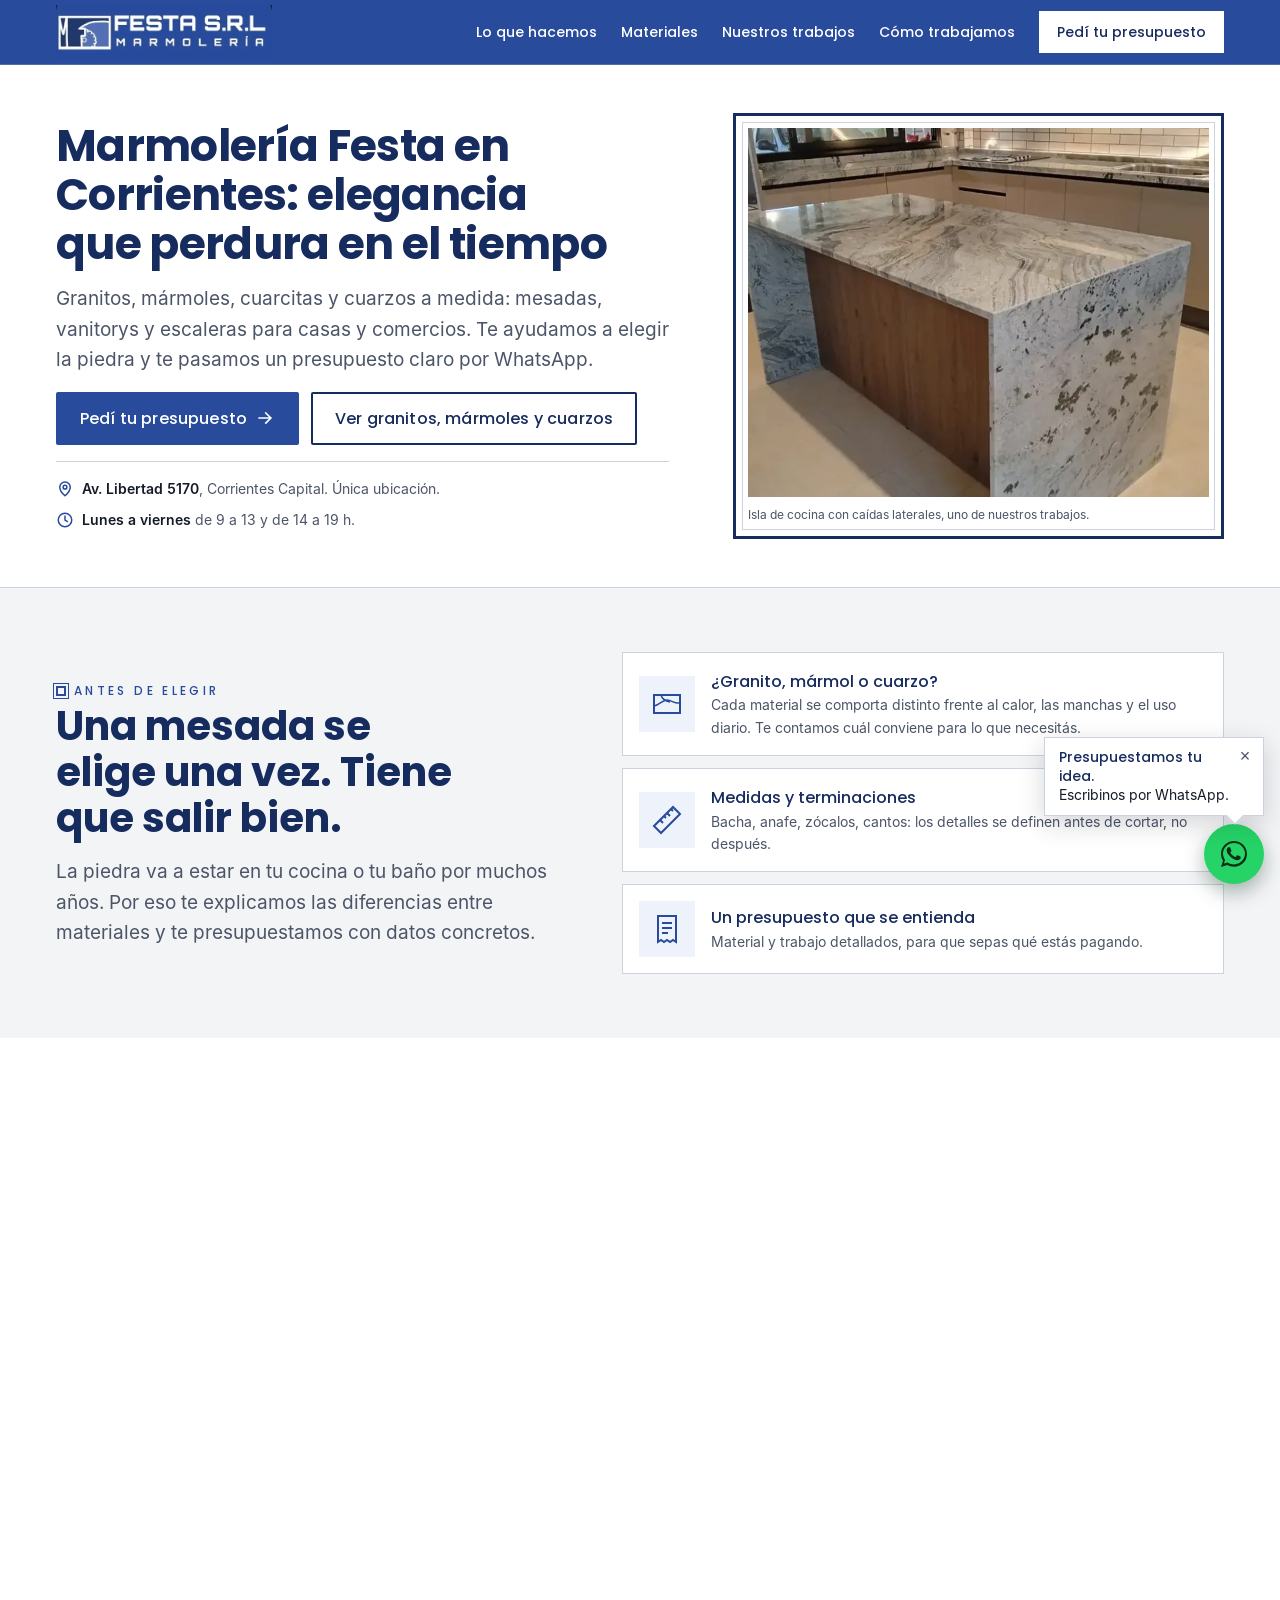
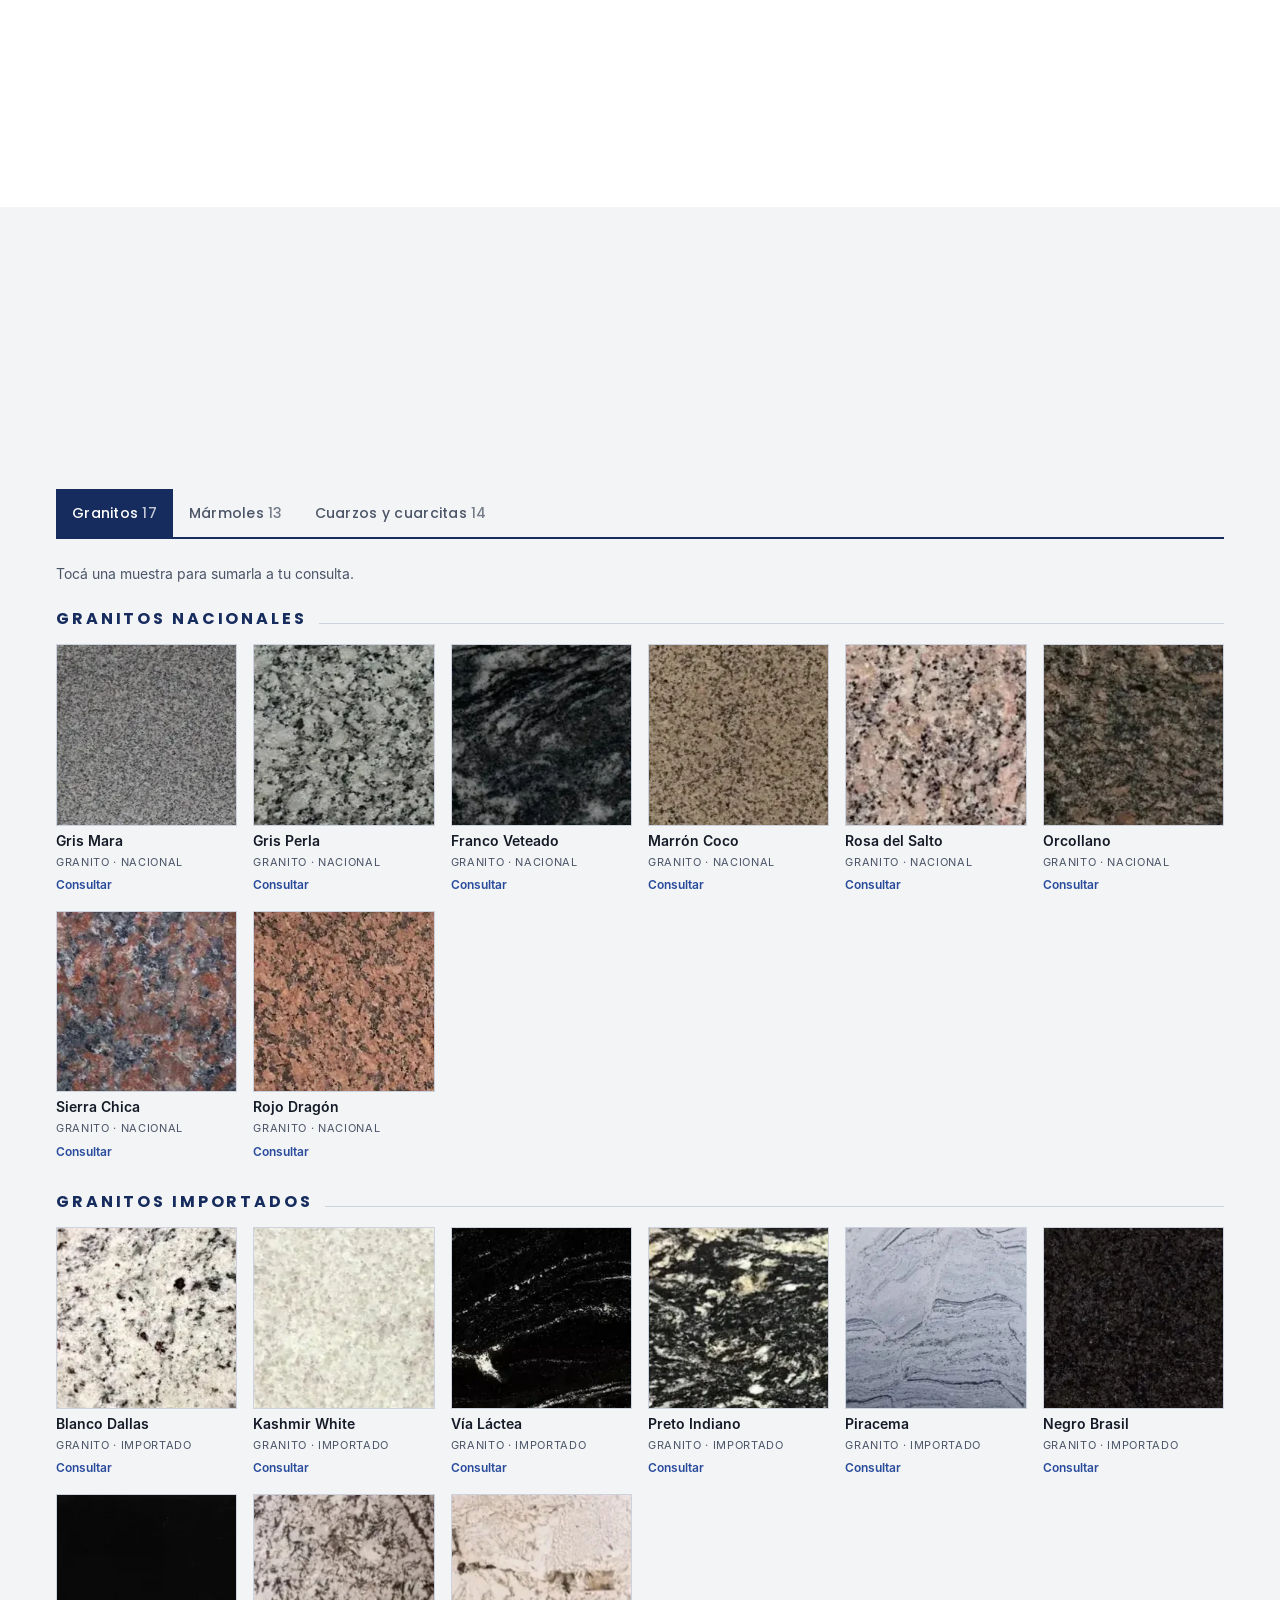
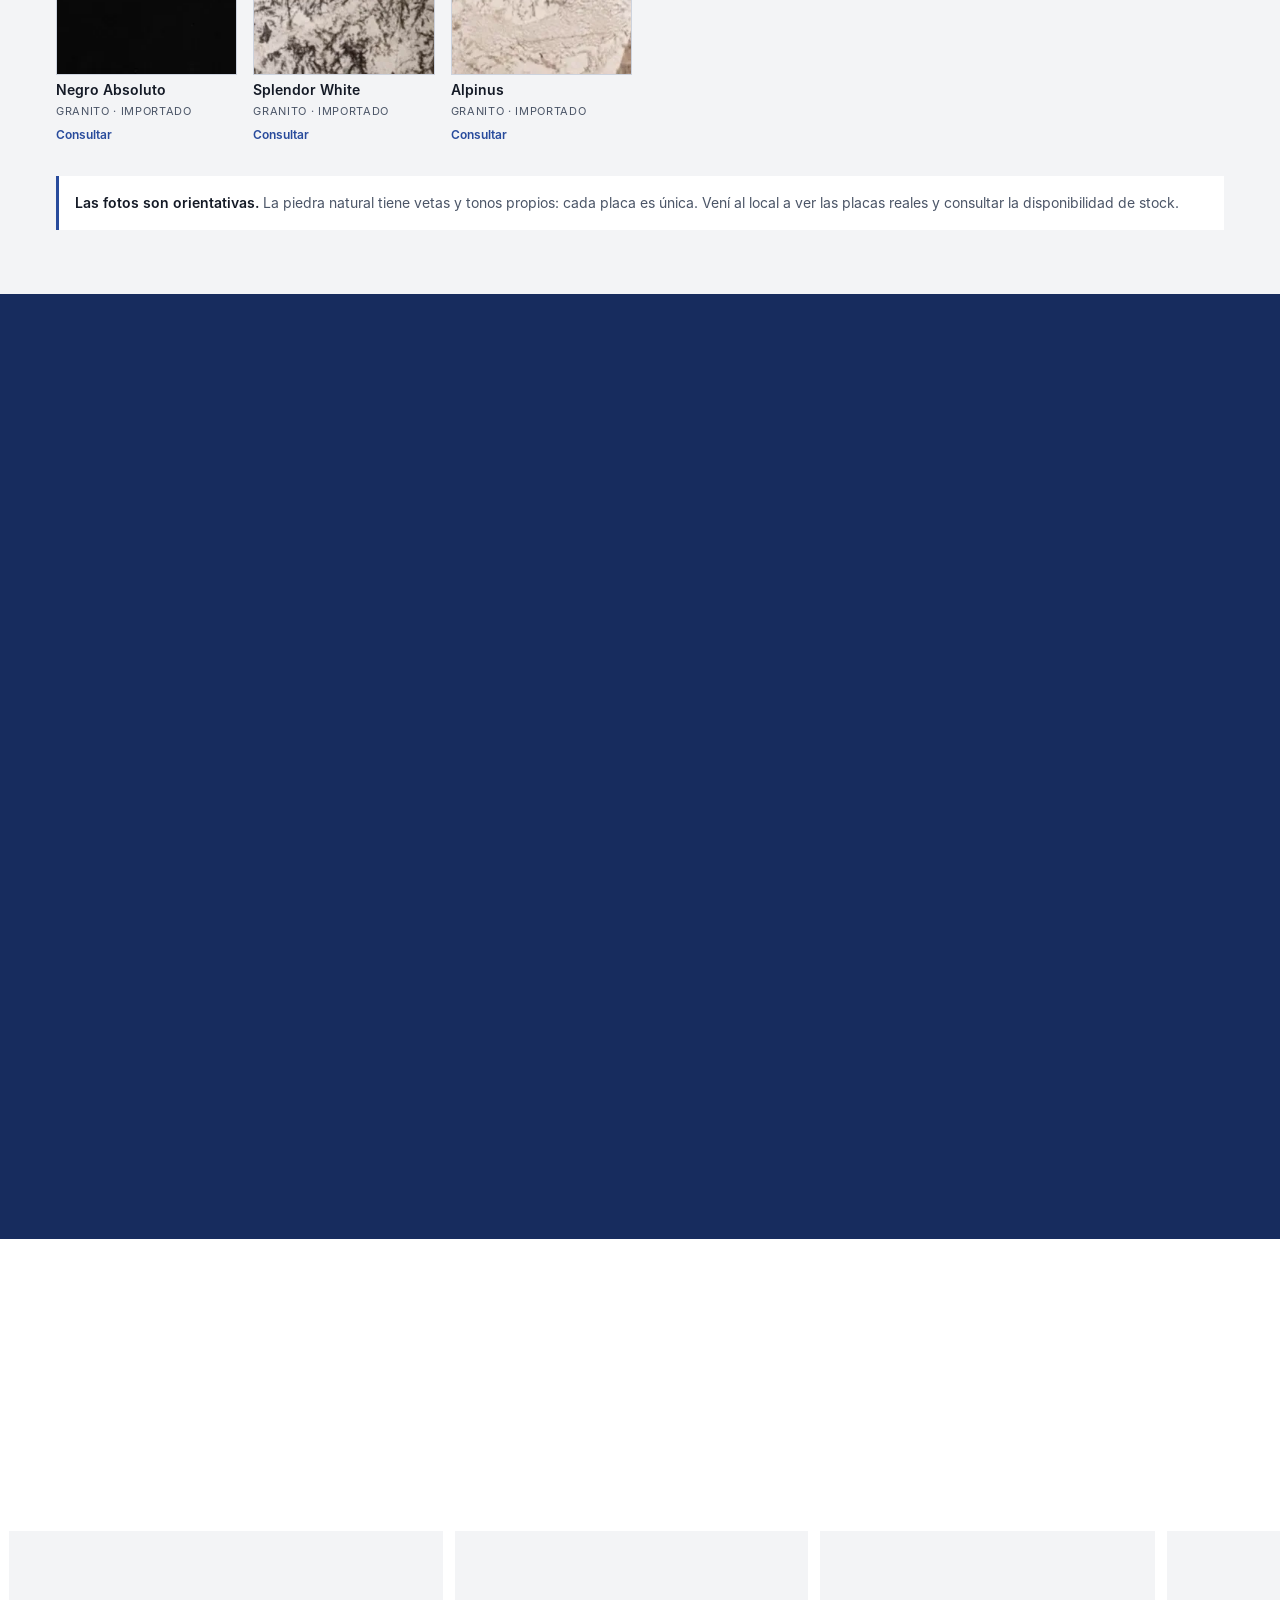
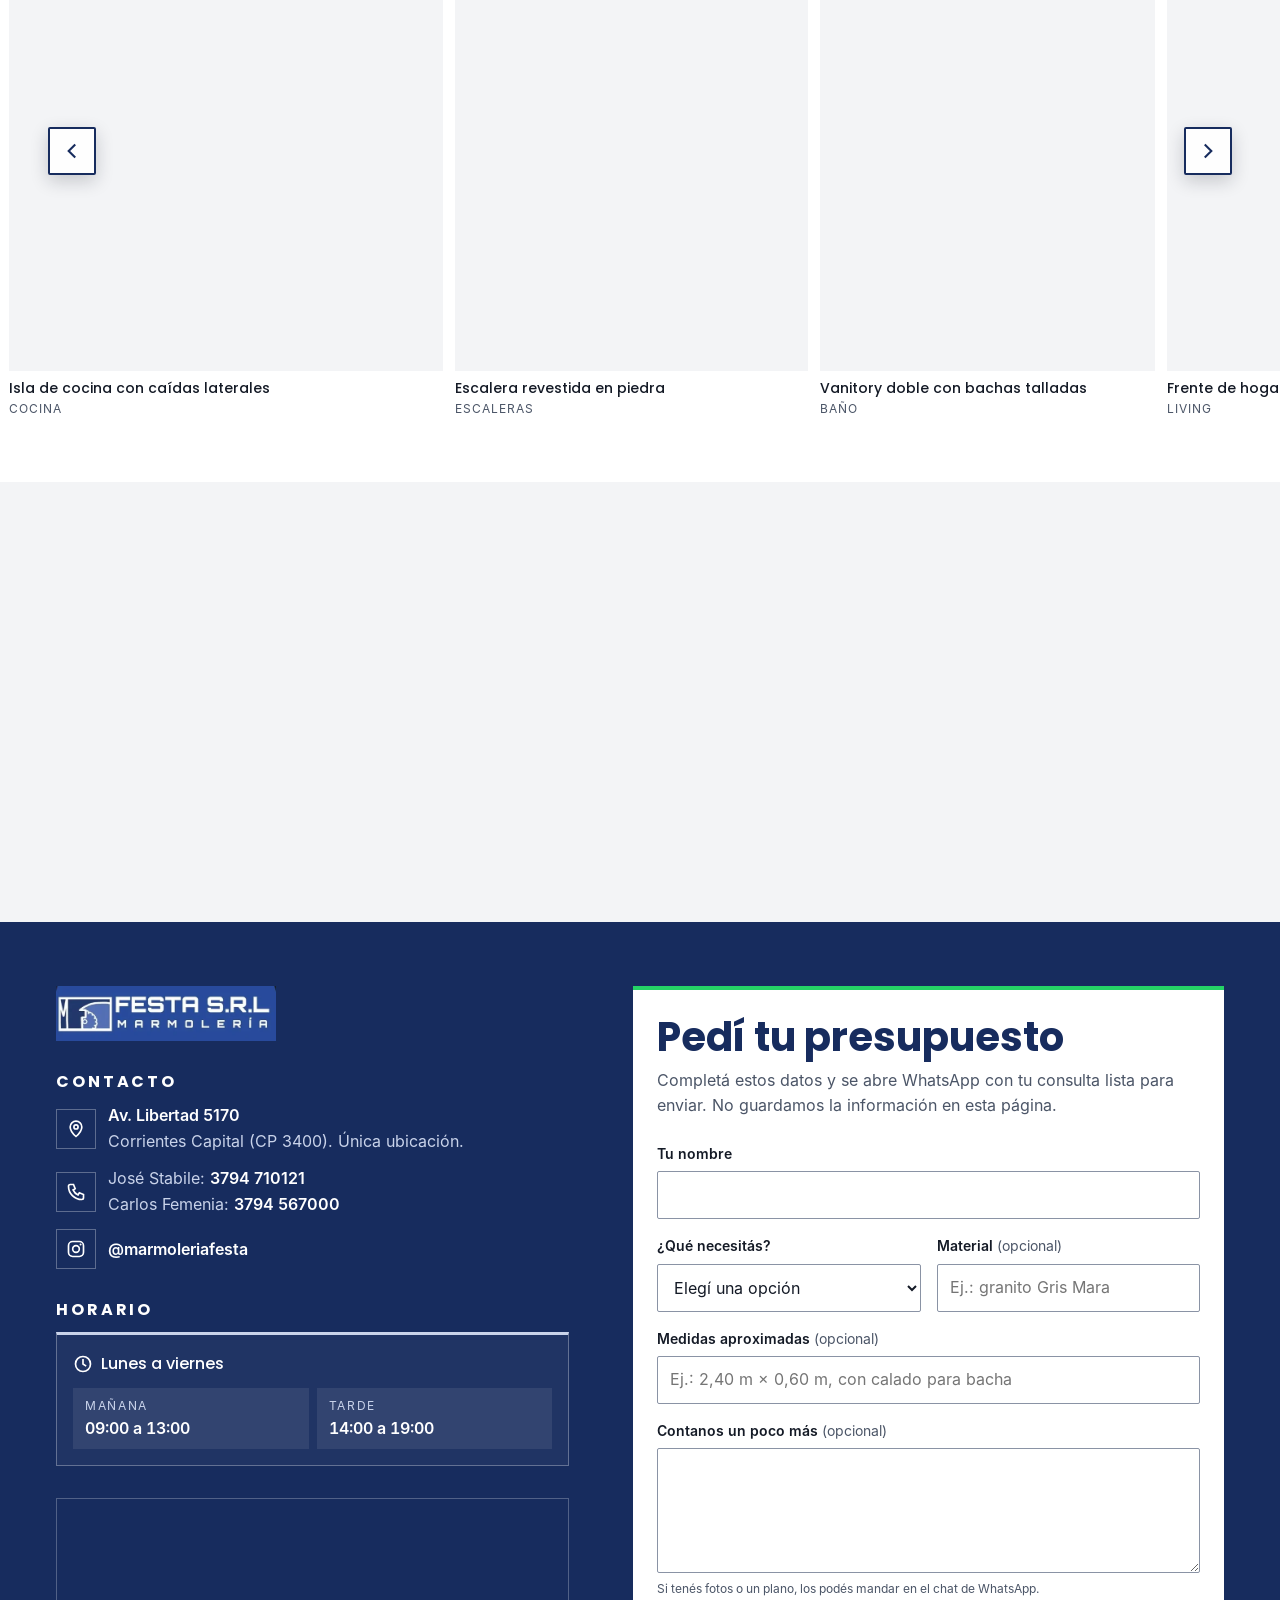
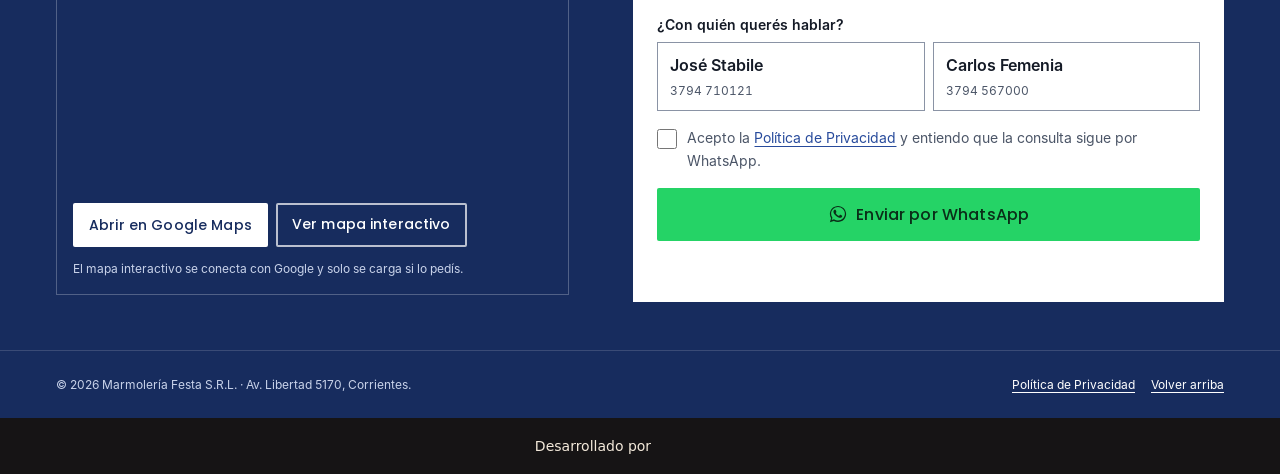
==== commit d0a7e324: "Optimiza imágenes: redimensiona fotos de trabajos, quita metadatos y ajusta carga - Fotos de trabajo" ====
--- a/site/index.html
+++ b/site/index.html
@@ -302,7 +302,7 @@
 <header class="site-header">
   <div class="wrap header-bar">
     <a class="brand" href="#inicio" aria-label="Marmolería Festa S.R.L., ir al inicio">
-      <img src="img/logo-festa-540.webp" width="540" height="135" alt="Festa S.R.L. Marmolería">
+      <img src="img/logo-festa-540.webp" width="540" height="135" alt="Festa S.R.L. Marmolería" loading="eager" decoding="async">
     </a>
     <button class="nav-toggle" type="button" aria-expanded="false" aria-controls="menu-principal">
       <svg aria-hidden="true"><use href="#i-menu"></use></svg> Menú
@@ -339,11 +339,11 @@
     <!-- Fotos de trabajos que se alternan con un fundido suave (main.js). La primera es la imagen principal de la página. -->
     <figure class="hero-media" data-hero-slides>
       <div class="hero-frame">
-        <img class="hero-slide is-active" src="img/trabajos/isla-cascada-440.webp" srcset="img/trabajos/isla-cascada-440.webp 434w, img/trabajos/isla-cascada-880.webp 867w" sizes="(min-width: 900px) 480px, calc(100vw - 32px)" width="434" height="440" alt="Isla de cocina en piedra con caídas laterales, hecha por Marmolería Festa" data-caption="Isla de cocina con caídas laterales" fetchpriority="high" decoding="async">
-        <img class="hero-slide" src="img/trabajos/vanitory-doble-440.webp" srcset="img/trabajos/vanitory-doble-440.webp 335w, img/trabajos/vanitory-doble-880.webp 670w" sizes="(min-width: 900px) 480px, calc(100vw - 32px)" width="335" height="440" alt="Vanitory doble en piedra con bachas talladas" data-caption="Vanitory doble con bachas talladas" loading="lazy" decoding="async">
-        <img class="hero-slide" src="img/trabajos/escalera-440.webp" srcset="img/trabajos/escalera-440.webp 353w, img/trabajos/escalera-880.webp 706w" sizes="(min-width: 900px) 480px, calc(100vw - 32px)" width="353" height="440" alt="Escalera revestida en piedra con luz en cada escalón" data-caption="Escalera revestida en piedra" loading="lazy" decoding="async">
-        <img class="hero-slide" src="img/trabajos/hogar-440.webp" srcset="img/trabajos/hogar-440.webp 440w, img/trabajos/hogar-880.webp 880w" sizes="(min-width: 900px) 480px, calc(100vw - 32px)" width="440" height="440" alt="Frente de hogar revestido en piedra" data-caption="Frente de hogar revestido" loading="lazy" decoding="async">
-        <img class="hero-slide" src="img/trabajos/isla-negra-bachas-440.webp" srcset="img/trabajos/isla-negra-bachas-440.webp 437w, img/trabajos/isla-negra-bachas-880.webp 874w" sizes="(min-width: 900px) 480px, calc(100vw - 32px)" width="437" height="440" alt="Isla de cocina negra con bachas integradas" data-caption="Isla negra con bachas integradas" loading="lazy" decoding="async">
+        <img class="hero-slide is-active" src="img/trabajos/isla-cascada-440.webp" srcset="img/trabajos/isla-cascada-440.webp 434w, img/trabajos/isla-cascada-880.webp 788w" sizes="(min-width: 900px) 480px, calc(100vw - 32px)" width="434" height="440" alt="Isla de cocina en piedra con caídas laterales, hecha por Marmolería Festa" data-caption="Isla de cocina con caídas laterales" loading="eager" fetchpriority="high" decoding="async">
+        <img class="hero-slide" src="img/trabajos/vanitory-doble-440.webp" srcset="img/trabajos/vanitory-doble-440.webp 335w, img/trabajos/vanitory-doble-880.webp 609w" sizes="(min-width: 900px) 480px, calc(100vw - 32px)" width="335" height="440" alt="Vanitory doble en piedra con bachas talladas" data-caption="Vanitory doble con bachas talladas" loading="lazy" decoding="async">
+        <img class="hero-slide" src="img/trabajos/escalera-440.webp" srcset="img/trabajos/escalera-440.webp 353w, img/trabajos/escalera-880.webp 642w" sizes="(min-width: 900px) 480px, calc(100vw - 32px)" width="353" height="440" alt="Escalera revestida en piedra con luz en cada escalón" data-caption="Escalera revestida en piedra" loading="lazy" decoding="async">
+        <img class="hero-slide" src="img/trabajos/hogar-440.webp" srcset="img/trabajos/hogar-440.webp 440w, img/trabajos/hogar-880.webp 800w" sizes="(min-width: 900px) 480px, calc(100vw - 32px)" width="440" height="440" alt="Frente de hogar revestido en piedra" data-caption="Frente de hogar revestido" loading="lazy" decoding="async">
+        <img class="hero-slide" src="img/trabajos/isla-negra-bachas-440.webp" srcset="img/trabajos/isla-negra-bachas-440.webp 437w, img/trabajos/isla-negra-bachas-880.webp 795w" sizes="(min-width: 900px) 480px, calc(100vw - 32px)" width="437" height="440" alt="Isla de cocina negra con bachas integradas" data-caption="Isla negra con bachas integradas" loading="lazy" decoding="async">
       </div>
       <figcaption><span data-hero-caption>Isla de cocina con caídas laterales</span>, uno de nuestros trabajos.</figcaption>
     </figure>
@@ -414,28 +414,28 @@
       <div class="cat-group">
         <h3>Granitos nacionales</h3>
         <ul class="swatches">
-          <li><button class="swatch" type="button" data-material="Granito Gris Mara" aria-label="Consultar por Granito Gris Mara"><img src="img/materiales/gris-mara.webp" width="240" height="240" alt="Granito Gris Mara, muestra pulida" loading="lazy"><span class="swatch-name">Gris Mara</span><span class="swatch-meta">Granito · Nacional</span><span class="swatch-cta" aria-hidden="true">Consultar</span></button></li>
-          <li><button class="swatch" type="button" data-material="Granito Gris Perla" aria-label="Consultar por Granito Gris Perla"><img src="img/materiales/gris-perla.webp" width="240" height="240" alt="Granito Gris Perla, muestra pulida" loading="lazy"><span class="swatch-name">Gris Perla</span><span class="swatch-meta">Granito · Nacional</span><span class="swatch-cta" aria-hidden="true">Consultar</span></button></li>
-          <li><button class="swatch" type="button" data-material="Granito Franco Veteado" aria-label="Consultar por Granito Franco Veteado"><img src="img/materiales/franco-veteado.webp" width="240" height="240" alt="Granito Franco Veteado, muestra pulida" loading="lazy"><span class="swatch-name">Franco Veteado</span><span class="swatch-meta">Granito · Nacional</span><span class="swatch-cta" aria-hidden="true">Consultar</span></button></li>
-          <li><button class="swatch" type="button" data-material="Granito Marrón Coco" aria-label="Consultar por Granito Marrón Coco"><img src="img/materiales/marron-coco.webp" width="240" height="240" alt="Granito Marrón Coco, muestra pulida" loading="lazy"><span class="swatch-name">Marrón Coco</span><span class="swatch-meta">Granito · Nacional</span><span class="swatch-cta" aria-hidden="true">Consultar</span></button></li>
-          <li><button class="swatch" type="button" data-material="Granito Rosa del Salto" aria-label="Consultar por Granito Rosa del Salto"><img src="img/materiales/rosa-del-salto.webp" width="240" height="240" alt="Granito Rosa del Salto, muestra pulida" loading="lazy"><span class="swatch-name">Rosa del Salto</span><span class="swatch-meta">Granito · Nacional</span><span class="swatch-cta" aria-hidden="true">Consultar</span></button></li>
-          <li><button class="swatch" type="button" data-material="Granito Orcollano" aria-label="Consultar por Granito Orcollano"><img src="img/materiales/orcollano.webp" width="240" height="240" alt="Granito Orcollano, muestra pulida" loading="lazy"><span class="swatch-name">Orcollano</span><span class="swatch-meta">Granito · Nacional</span><span class="swatch-cta" aria-hidden="true">Consultar</span></button></li>
-          <li><button class="swatch" type="button" data-material="Granito Sierra Chica" aria-label="Consultar por Granito Sierra Chica"><img src="img/materiales/sierra-chica.webp" width="240" height="240" alt="Granito Sierra Chica, muestra pulida" loading="lazy"><span class="swatch-name">Sierra Chica</span><span class="swatch-meta">Granito · Nacional</span><span class="swatch-cta" aria-hidden="true">Consultar</span></button></li>
-          <li><button class="swatch" type="button" data-material="Granito Rojo Dragón" aria-label="Consultar por Granito Rojo Dragón"><img src="img/materiales/rojo-dragon.webp" width="240" height="240" alt="Granito Rojo Dragón, muestra pulida" loading="lazy"><span class="swatch-name">Rojo Dragón</span><span class="swatch-meta">Granito · Nacional</span><span class="swatch-cta" aria-hidden="true">Consultar</span></button></li>
+          <li><button class="swatch" type="button" data-material="Granito Gris Mara" aria-label="Consultar por Granito Gris Mara"><img src="img/materiales/gris-mara.webp" width="240" height="240" alt="Granito Gris Mara, muestra pulida" loading="lazy" decoding="async"><span class="swatch-name">Gris Mara</span><span class="swatch-meta">Granito · Nacional</span><span class="swatch-cta" aria-hidden="true">Consultar</span></button></li>
+          <li><button class="swatch" type="button" data-material="Granito Gris Perla" aria-label="Consultar por Granito Gris Perla"><img src="img/materiales/gris-perla.webp" width="240" height="240" alt="Granito Gris Perla, muestra pulida" loading="lazy" decoding="async"><span class="swatch-name">Gris Perla</span><span class="swatch-meta">Granito · Nacional</span><span class="swatch-cta" aria-hidden="true">Consultar</span></button></li>
+          <li><button class="swatch" type="button" data-material="Granito Franco Veteado" aria-label="Consultar por Granito Franco Veteado"><img src="img/materiales/franco-veteado.webp" width="240" height="240" alt="Granito Franco Veteado, muestra pulida" loading="lazy" decoding="async"><span class="swatch-name">Franco Veteado</span><span class="swatch-meta">Granito · Nacional</span><span class="swatch-cta" aria-hidden="true">Consultar</span></button></li>
+          <li><button class="swatch" type="button" data-material="Granito Marrón Coco" aria-label="Consultar por Granito Marrón Coco"><img src="img/materiales/marron-coco.webp" width="240" height="240" alt="Granito Marrón Coco, muestra pulida" loading="lazy" decoding="async"><span class="swatch-name">Marrón Coco</span><span class="swatch-meta">Granito · Nacional</span><span class="swatch-cta" aria-hidden="true">Consultar</span></button></li>
+          <li><button class="swatch" type="button" data-material="Granito Rosa del Salto" aria-label="Consultar por Granito Rosa del Salto"><img src="img/materiales/rosa-del-salto.webp" width="240" height="240" alt="Granito Rosa del Salto, muestra pulida" loading="lazy" decoding="async"><span class="swatch-name">Rosa del Salto</span><span class="swatch-meta">Granito · Nacional</span><span class="swatch-cta" aria-hidden="true">Consultar</span></button></li>
+          <li><button class="swatch" type="button" data-material="Granito Orcollano" aria-label="Consultar por Granito Orcollano"><img src="img/materiales/orcollano.webp" width="240" height="240" alt="Granito Orcollano, muestra pulida" loading="lazy" decoding="async"><span class="swatch-name">Orcollano</span><span class="swatch-meta">Granito · Nacional</span><span class="swatch-cta" aria-hidden="true">Consultar</span></button></li>
+          <li><button class="swatch" type="button" data-material="Granito Sierra Chica" aria-label="Consultar por Granito Sierra Chica"><img src="img/materiales/sierra-chica.webp" width="240" height="240" alt="Granito Sierra Chica, muestra pulida" loading="lazy" decoding="async"><span class="swatch-name">Sierra Chica</span><span class="swatch-meta">Granito · Nacional</span><span class="swatch-cta" aria-hidden="true">Consultar</span></button></li>
+          <li><button class="swatch" type="button" data-material="Granito Rojo Dragón" aria-label="Consultar por Granito Rojo Dragón"><img src="img/materiales/rojo-dragon.webp" width="240" height="240" alt="Granito Rojo Dragón, muestra pulida" loading="lazy" decoding="async"><span class="swatch-name">Rojo Dragón</span><span class="swatch-meta">Granito · Nacional</span><span class="swatch-cta" aria-hidden="true">Consultar</span></button></li>
         </ul>
       </div>
       <div class="cat-group">
         <h3>Granitos importados</h3>
         <ul class="swatches">
-          <li><button class="swatch" type="button" data-material="Granito Blanco Dallas" aria-label="Consultar por Granito Blanco Dallas"><img src="img/materiales/blanco-dallas.webp" width="240" height="240" alt="Granito Blanco Dallas, muestra pulida" loading="lazy"><span class="swatch-name">Blanco Dallas</span><span class="swatch-meta">Granito · Importado</span><span class="swatch-cta" aria-hidden="true">Consultar</span></button></li>
-          <li><button class="swatch" type="button" data-material="Granito Kashmir White" aria-label="Consultar por Granito Kashmir White"><img src="img/materiales/kashmir-white.webp" width="240" height="240" alt="Granito Kashmir White, muestra pulida" loading="lazy"><span class="swatch-name">Kashmir White</span><span class="swatch-meta">Granito · Importado</span><span class="swatch-cta" aria-hidden="true">Consultar</span></button></li>
-          <li><button class="swatch" type="button" data-material="Granito Vía Láctea" aria-label="Consultar por Granito Vía Láctea"><img src="img/materiales/via-lactea.webp" width="240" height="240" alt="Granito Vía Láctea, muestra pulida" loading="lazy"><span class="swatch-name">Vía Láctea</span><span class="swatch-meta">Granito · Importado</span><span class="swatch-cta" aria-hidden="true">Consultar</span></button></li>
-          <li><button class="swatch" type="button" data-material="Granito Preto Indiano" aria-label="Consultar por Granito Preto Indiano"><img src="img/materiales/preto-indiano.webp" width="240" height="240" alt="Granito Preto Indiano, muestra pulida" loading="lazy"><span class="swatch-name">Preto Indiano</span><span class="swatch-meta">Granito · Importado</span><span class="swatch-cta" aria-hidden="true">Consultar</span></button></li>
-          <li><button class="swatch" type="button" data-material="Granito Piracema" aria-label="Consultar por Granito Piracema"><img src="img/materiales/piracema.webp" width="240" height="240" alt="Granito Piracema, muestra pulida" loading="lazy"><span class="swatch-name">Piracema</span><span class="swatch-meta">Granito · Importado</span><span class="swatch-cta" aria-hidden="true">Consultar</span></button></li>
-          <li><button class="swatch" type="button" data-material="Granito Negro Brasil" aria-label="Consultar por Granito Negro Brasil"><img src="img/materiales/negro-brasil.webp" width="240" height="240" alt="Granito Negro Brasil, muestra pulida" loading="lazy"><span class="swatch-name">Negro Brasil</span><span class="swatch-meta">Granito · Importado</span><span class="swatch-cta" aria-hidden="true">Consultar</span></button></li>
-          <li><button class="swatch" type="button" data-material="Granito Negro Absoluto" aria-label="Consultar por Granito Negro Absoluto"><img src="img/materiales/negro-absoluto.webp" width="240" height="240" alt="Granito Negro Absoluto, muestra pulida" loading="lazy"><span class="swatch-name">Negro Absoluto</span><span class="swatch-meta">Granito · Importado</span><span class="swatch-cta" aria-hidden="true">Consultar</span></button></li>
-          <li><button class="swatch" type="button" data-material="Granito Splendor White" aria-label="Consultar por Granito Splendor White"><img src="img/materiales/splendor-white.webp" width="240" height="240" alt="Granito Splendor White, muestra pulida" loading="lazy"><span class="swatch-name">Splendor White</span><span class="swatch-meta">Granito · Importado</span><span class="swatch-cta" aria-hidden="true">Consultar</span></button></li>
-          <li><button class="swatch" type="button" data-material="Granito Alpinus" aria-label="Consultar por Granito Alpinus"><img src="img/materiales/alpinus.webp" width="240" height="240" alt="Granito Alpinus, muestra pulida" loading="lazy"><span class="swatch-name">Alpinus</span><span class="swatch-meta">Granito · Importado</span><span class="swatch-cta" aria-hidden="true">Consultar</span></button></li>
+          <li><button class="swatch" type="button" data-material="Granito Blanco Dallas" aria-label="Consultar por Granito Blanco Dallas"><img src="img/materiales/blanco-dallas.webp" width="240" height="240" alt="Granito Blanco Dallas, muestra pulida" loading="lazy" decoding="async"><span class="swatch-name">Blanco Dallas</span><span class="swatch-meta">Granito · Importado</span><span class="swatch-cta" aria-hidden="true">Consultar</span></button></li>
+          <li><button class="swatch" type="button" data-material="Granito Kashmir White" aria-label="Consultar por Granito Kashmir White"><img src="img/materiales/kashmir-white.webp" width="240" height="240" alt="Granito Kashmir White, muestra pulida" loading="lazy" decoding="async"><span class="swatch-name">Kashmir White</span><span class="swatch-meta">Granito · Importado</span><span class="swatch-cta" aria-hidden="true">Consultar</span></button></li>
+          <li><button class="swatch" type="button" data-material="Granito Vía Láctea" aria-label="Consultar por Granito Vía Láctea"><img src="img/materiales/via-lactea.webp" width="240" height="240" alt="Granito Vía Láctea, muestra pulida" loading="lazy" decoding="async"><span class="swatch-name">Vía Láctea</span><span class="swatch-meta">Granito · Importado</span><span class="swatch-cta" aria-hidden="true">Consultar</span></button></li>
+          <li><button class="swatch" type="button" data-material="Granito Preto Indiano" aria-label="Consultar por Granito Preto Indiano"><img src="img/materiales/preto-indiano.webp" width="240" height="240" alt="Granito Preto Indiano, muestra pulida" loading="lazy" decoding="async"><span class="swatch-name">Preto Indiano</span><span class="swatch-meta">Granito · Importado</span><span class="swatch-cta" aria-hidden="true">Consultar</span></button></li>
+          <li><button class="swatch" type="button" data-material="Granito Piracema" aria-label="Consultar por Granito Piracema"><img src="img/materiales/piracema.webp" width="240" height="240" alt="Granito Piracema, muestra pulida" loading="lazy" decoding="async"><span class="swatch-name">Piracema</span><span class="swatch-meta">Granito · Importado</span><span class="swatch-cta" aria-hidden="true">Consultar</span></button></li>
+          <li><button class="swatch" type="button" data-material="Granito Negro Brasil" aria-label="Consultar por Granito Negro Brasil"><img src="img/materiales/negro-brasil.webp" width="240" height="240" alt="Granito Negro Brasil, muestra pulida" loading="lazy" decoding="async"><span class="swatch-name">Negro Brasil</span><span class="swatch-meta">Granito · Importado</span><span class="swatch-cta" aria-hidden="true">Consultar</span></button></li>
+          <li><button class="swatch" type="button" data-material="Granito Negro Absoluto" aria-label="Consultar por Granito Negro Absoluto"><img src="img/materiales/negro-absoluto.webp" width="240" height="240" alt="Granito Negro Absoluto, muestra pulida" loading="lazy" decoding="async"><span class="swatch-name">Negro Absoluto</span><span class="swatch-meta">Granito · Importado</span><span class="swatch-cta" aria-hidden="true">Consultar</span></button></li>
+          <li><button class="swatch" type="button" data-material="Granito Splendor White" aria-label="Consultar por Granito Splendor White"><img src="img/materiales/splendor-white.webp" width="240" height="240" alt="Granito Splendor White, muestra pulida" loading="lazy" decoding="async"><span class="swatch-name">Splendor White</span><span class="swatch-meta">Granito · Importado</span><span class="swatch-cta" aria-hidden="true">Consultar</span></button></li>
+          <li><button class="swatch" type="button" data-material="Granito Alpinus" aria-label="Consultar por Granito Alpinus"><img src="img/materiales/alpinus.webp" width="240" height="240" alt="Granito Alpinus, muestra pulida" loading="lazy" decoding="async"><span class="swatch-name">Alpinus</span><span class="swatch-meta">Granito · Importado</span><span class="swatch-cta" aria-hidden="true">Consultar</span></button></li>
         </ul>
       </div>
     </div>
@@ -443,19 +443,19 @@
       <div class="cat-group">
         <h3>Mármoles importados</h3>
         <ul class="swatches">
-          <li><button class="swatch" type="button" data-material="Mármol Arabescato" aria-label="Consultar por Mármol Arabescato"><img src="img/materiales/arabescato.webp" width="240" height="240" alt="Mármol Arabescato, muestra pulida" loading="lazy"><span class="swatch-name">Arabescato</span><span class="swatch-meta">Mármol · Importado</span><span class="swatch-cta" aria-hidden="true">Consultar</span></button></li>
-          <li><button class="swatch" type="button" data-material="Mármol Blanco Brasil" aria-label="Consultar por Mármol Blanco Brasil"><img src="img/materiales/blanco-brasil.webp" width="240" height="240" alt="Mármol Blanco Brasil, muestra pulida" loading="lazy"><span class="swatch-name">Blanco Brasil</span><span class="swatch-meta">Mármol · Importado</span><span class="swatch-cta" aria-hidden="true">Consultar</span></button></li>
-          <li><button class="swatch" type="button" data-material="Mármol Blanco Turco" aria-label="Consultar por Mármol Blanco Turco"><img src="img/materiales/blanco-turco.webp" width="240" height="240" alt="Mármol Blanco Turco, muestra pulida" loading="lazy"><span class="swatch-name">Blanco Turco</span><span class="swatch-meta">Mármol · Importado</span><span class="swatch-cta" aria-hidden="true">Consultar</span></button></li>
-          <li><button class="swatch" type="button" data-material="Mármol Galala" aria-label="Consultar por Mármol Galala"><img src="img/materiales/galala.webp" width="240" height="240" alt="Mármol Galala, muestra pulida" loading="lazy"><span class="swatch-name">Galala</span><span class="swatch-meta">Mármol · Importado</span><span class="swatch-cta" aria-hidden="true">Consultar</span></button></li>
-          <li><button class="swatch" type="button" data-material="Mármol Crema Marfil" aria-label="Consultar por Mármol Crema Marfil"><img src="img/materiales/crema-marfil.webp" width="240" height="240" alt="Mármol Crema Marfil, muestra pulida" loading="lazy"><span class="swatch-name">Crema Marfil</span><span class="swatch-meta">Mármol · Importado</span><span class="swatch-cta" aria-hidden="true">Consultar</span></button></li>
-          <li><button class="swatch" type="button" data-material="Mármol Carrara" aria-label="Consultar por Mármol Carrara"><img src="img/materiales/carrara.webp" width="240" height="240" alt="Mármol Carrara, muestra pulida" loading="lazy"><span class="swatch-name">Carrara</span><span class="swatch-meta">Mármol · Importado</span><span class="swatch-cta" aria-hidden="true">Consultar</span></button></li>
-          <li><button class="swatch" type="button" data-material="Mármol Rojo Alicante" aria-label="Consultar por Mármol Rojo Alicante"><img src="img/materiales/rojo-alicante.webp" width="240" height="240" alt="Mármol Rojo Alicante, muestra pulida" loading="lazy"><span class="swatch-name">Rojo Alicante</span><span class="swatch-meta">Mármol · Importado</span><span class="swatch-cta" aria-hidden="true">Consultar</span></button></li>
-          <li><button class="swatch" type="button" data-material="Mármol Rosso Verona" aria-label="Consultar por Mármol Rosso Verona"><img src="img/materiales/rosso-verona.webp" width="240" height="240" alt="Mármol Rosso Verona, muestra pulida" loading="lazy"><span class="swatch-name">Rosso Verona</span><span class="swatch-meta">Mármol · Importado</span><span class="swatch-cta" aria-hidden="true">Consultar</span></button></li>
-          <li><button class="swatch" type="button" data-material="Mármol Marrón Bosque" aria-label="Consultar por Mármol Marrón Bosque"><img src="img/materiales/marron-bosque.webp" width="240" height="240" alt="Mármol Marrón Bosque, muestra pulida" loading="lazy"><span class="swatch-name">Marrón Bosque</span><span class="swatch-meta">Mármol · Importado</span><span class="swatch-cta" aria-hidden="true">Consultar</span></button></li>
-          <li><button class="swatch" type="button" data-material="Mármol Marrón Emperador" aria-label="Consultar por Mármol Marrón Emperador"><img src="img/materiales/marron-emperador.webp" width="240" height="240" alt="Mármol Marrón Emperador, muestra pulida" loading="lazy"><span class="swatch-name">Marrón Emperador</span><span class="swatch-meta">Mármol · Importado</span><span class="swatch-cta" aria-hidden="true">Consultar</span></button></li>
-          <li><button class="swatch" type="button" data-material="Mármol Beige Bahía" aria-label="Consultar por Mármol Beige Bahía"><img src="img/materiales/beige-bahia.webp" width="240" height="240" alt="Mármol Beige Bahía, muestra pulida" loading="lazy"><span class="swatch-name">Beige Bahía</span><span class="swatch-meta">Mármol · Importado</span><span class="swatch-cta" aria-hidden="true">Consultar</span></button></li>
-          <li><button class="swatch" type="button" data-material="Mármol Travertino Turco" aria-label="Consultar por Mármol Travertino Turco"><img src="img/materiales/travertino-turco.webp" width="240" height="240" alt="Mármol Travertino Turco, muestra pulida" loading="lazy"><span class="swatch-name">Travertino Turco</span><span class="swatch-meta">Mármol · Importado</span><span class="swatch-cta" aria-hidden="true">Consultar</span></button></li>
-          <li><button class="swatch" type="button" data-material="Mármol Verde Oriental" aria-label="Consultar por Mármol Verde Oriental"><img src="img/materiales/verde-oriental.webp" width="240" height="240" alt="Mármol Verde Oriental, muestra pulida" loading="lazy"><span class="swatch-name">Verde Oriental</span><span class="swatch-meta">Mármol · Importado</span><span class="swatch-cta" aria-hidden="true">Consultar</span></button></li>
+          <li><button class="swatch" type="button" data-material="Mármol Arabescato" aria-label="Consultar por Mármol Arabescato"><img src="img/materiales/arabescato.webp" width="240" height="240" alt="Mármol Arabescato, muestra pulida" loading="lazy" decoding="async"><span class="swatch-name">Arabescato</span><span class="swatch-meta">Mármol · Importado</span><span class="swatch-cta" aria-hidden="true">Consultar</span></button></li>
+          <li><button class="swatch" type="button" data-material="Mármol Blanco Brasil" aria-label="Consultar por Mármol Blanco Brasil"><img src="img/materiales/blanco-brasil.webp" width="240" height="240" alt="Mármol Blanco Brasil, muestra pulida" loading="lazy" decoding="async"><span class="swatch-name">Blanco Brasil</span><span class="swatch-meta">Mármol · Importado</span><span class="swatch-cta" aria-hidden="true">Consultar</span></button></li>
+          <li><button class="swatch" type="button" data-material="Mármol Blanco Turco" aria-label="Consultar por Mármol Blanco Turco"><img src="img/materiales/blanco-turco.webp" width="240" height="240" alt="Mármol Blanco Turco, muestra pulida" loading="lazy" decoding="async"><span class="swatch-name">Blanco Turco</span><span class="swatch-meta">Mármol · Importado</span><span class="swatch-cta" aria-hidden="true">Consultar</span></button></li>
+          <li><button class="swatch" type="button" data-material="Mármol Galala" aria-label="Consultar por Mármol Galala"><img src="img/materiales/galala.webp" width="240" height="240" alt="Mármol Galala, muestra pulida" loading="lazy" decoding="async"><span class="swatch-name">Galala</span><span class="swatch-meta">Mármol · Importado</span><span class="swatch-cta" aria-hidden="true">Consultar</span></button></li>
+          <li><button class="swatch" type="button" data-material="Mármol Crema Marfil" aria-label="Consultar por Mármol Crema Marfil"><img src="img/materiales/crema-marfil.webp" width="240" height="240" alt="Mármol Crema Marfil, muestra pulida" loading="lazy" decoding="async"><span class="swatch-name">Crema Marfil</span><span class="swatch-meta">Mármol · Importado</span><span class="swatch-cta" aria-hidden="true">Consultar</span></button></li>
+          <li><button class="swatch" type="button" data-material="Mármol Carrara" aria-label="Consultar por Mármol Carrara"><img src="img/materiales/carrara.webp" width="240" height="240" alt="Mármol Carrara, muestra pulida" loading="lazy" decoding="async"><span class="swatch-name">Carrara</span><span class="swatch-meta">Mármol · Importado</span><span class="swatch-cta" aria-hidden="true">Consultar</span></button></li>
+          <li><button class="swatch" type="button" data-material="Mármol Rojo Alicante" aria-label="Consultar por Mármol Rojo Alicante"><img src="img/materiales/rojo-alicante.webp" width="240" height="240" alt="Mármol Rojo Alicante, muestra pulida" loading="lazy" decoding="async"><span class="swatch-name">Rojo Alicante</span><span class="swatch-meta">Mármol · Importado</span><span class="swatch-cta" aria-hidden="true">Consultar</span></button></li>
+          <li><button class="swatch" type="button" data-material="Mármol Rosso Verona" aria-label="Consultar por Mármol Rosso Verona"><img src="img/materiales/rosso-verona.webp" width="240" height="240" alt="Mármol Rosso Verona, muestra pulida" loading="lazy" decoding="async"><span class="swatch-name">Rosso Verona</span><span class="swatch-meta">Mármol · Importado</span><span class="swatch-cta" aria-hidden="true">Consultar</span></button></li>
+          <li><button class="swatch" type="button" data-material="Mármol Marrón Bosque" aria-label="Consultar por Mármol Marrón Bosque"><img src="img/materiales/marron-bosque.webp" width="240" height="240" alt="Mármol Marrón Bosque, muestra pulida" loading="lazy" decoding="async"><span class="swatch-name">Marrón Bosque</span><span class="swatch-meta">Mármol · Importado</span><span class="swatch-cta" aria-hidden="true">Consultar</span></button></li>
+          <li><button class="swatch" type="button" data-material="Mármol Marrón Emperador" aria-label="Consultar por Mármol Marrón Emperador"><img src="img/materiales/marron-emperador.webp" width="240" height="240" alt="Mármol Marrón Emperador, muestra pulida" loading="lazy" decoding="async"><span class="swatch-name">Marrón Emperador</span><span class="swatch-meta">Mármol · Importado</span><span class="swatch-cta" aria-hidden="true">Consultar</span></button></li>
+          <li><button class="swatch" type="button" data-material="Mármol Beige Bahía" aria-label="Consultar por Mármol Beige Bahía"><img src="img/materiales/beige-bahia.webp" width="240" height="240" alt="Mármol Beige Bahía, muestra pulida" loading="lazy" decoding="async"><span class="swatch-name">Beige Bahía</span><span class="swatch-meta">Mármol · Importado</span><span class="swatch-cta" aria-hidden="true">Consultar</span></button></li>
+          <li><button class="swatch" type="button" data-material="Mármol Travertino Turco" aria-label="Consultar por Mármol Travertino Turco"><img src="img/materiales/travertino-turco.webp" width="240" height="240" alt="Mármol Travertino Turco, muestra pulida" loading="lazy" decoding="async"><span class="swatch-name">Travertino Turco</span><span class="swatch-meta">Mármol · Importado</span><span class="swatch-cta" aria-hidden="true">Consultar</span></button></li>
+          <li><button class="swatch" type="button" data-material="Mármol Verde Oriental" aria-label="Consultar por Mármol Verde Oriental"><img src="img/materiales/verde-oriental.webp" width="240" height="240" alt="Mármol Verde Oriental, muestra pulida" loading="lazy" decoding="async"><span class="swatch-name">Verde Oriental</span><span class="swatch-meta">Mármol · Importado</span><span class="swatch-cta" aria-hidden="true">Consultar</span></button></li>
         </ul>
       </div>
     </div>
@@ -463,40 +463,40 @@
       <div class="cat-group">
         <h3>Línea Silestone <small>cuarzo</small></h3>
         <ul class="swatches">
-          <li><button class="swatch" type="button" data-material="Silestone White Storm" aria-label="Consultar por Silestone White Storm"><img src="img/materiales/white-storm.webp" width="240" height="240" alt="Silestone White Storm, muestra pulida" loading="lazy"><span class="swatch-name">White Storm</span><span class="swatch-meta">Silestone</span><span class="swatch-cta" aria-hidden="true">Consultar</span></button></li>
-          <li><button class="swatch" type="button" data-material="Silestone Calacatta Gold" aria-label="Consultar por Silestone Calacatta Gold"><img src="img/materiales/calacatta-gold.webp" width="240" height="240" alt="Silestone Calacatta Gold, muestra pulida" loading="lazy"><span class="swatch-name">Calacatta Gold</span><span class="swatch-meta">Silestone</span><span class="swatch-cta" aria-hidden="true">Consultar</span></button></li>
-          <li><button class="swatch" type="button" data-material="Silestone Blanco Norte" aria-label="Consultar por Silestone Blanco Norte"><img src="img/materiales/blanco-norte.webp" width="240" height="240" alt="Silestone Blanco Norte, muestra pulida" loading="lazy"><span class="swatch-name">Blanco Norte</span><span class="swatch-meta">Silestone</span><span class="swatch-cta" aria-hidden="true">Consultar</span></button></li>
-          <li><button class="swatch" type="button" data-material="Silestone Blanco Zeus" aria-label="Consultar por Silestone Blanco Zeus"><img src="img/materiales/blanco-zeus.webp" width="240" height="240" alt="Silestone Blanco Zeus, muestra pulida" loading="lazy"><span class="swatch-name">Blanco Zeus</span><span class="swatch-meta">Silestone</span><span class="swatch-cta" aria-hidden="true">Consultar</span></button></li>
-          <li><button class="swatch" type="button" data-material="Silestone Blanco Matrix" aria-label="Consultar por Silestone Blanco Matrix"><img src="img/materiales/blanco-matrix.webp" width="240" height="240" alt="Silestone Blanco Matrix, muestra pulida" loading="lazy"><span class="swatch-name">Blanco Matrix</span><span class="swatch-meta">Silestone</span><span class="swatch-cta" aria-hidden="true">Consultar</span></button></li>
+          <li><button class="swatch" type="button" data-material="Silestone White Storm" aria-label="Consultar por Silestone White Storm"><img src="img/materiales/white-storm.webp" width="240" height="240" alt="Silestone White Storm, muestra pulida" loading="lazy" decoding="async"><span class="swatch-name">White Storm</span><span class="swatch-meta">Silestone</span><span class="swatch-cta" aria-hidden="true">Consultar</span></button></li>
+          <li><button class="swatch" type="button" data-material="Silestone Calacatta Gold" aria-label="Consultar por Silestone Calacatta Gold"><img src="img/materiales/calacatta-gold.webp" width="240" height="240" alt="Silestone Calacatta Gold, muestra pulida" loading="lazy" decoding="async"><span class="swatch-name">Calacatta Gold</span><span class="swatch-meta">Silestone</span><span class="swatch-cta" aria-hidden="true">Consultar</span></button></li>
+          <li><button class="swatch" type="button" data-material="Silestone Blanco Norte" aria-label="Consultar por Silestone Blanco Norte"><img src="img/materiales/blanco-norte.webp" width="240" height="240" alt="Silestone Blanco Norte, muestra pulida" loading="lazy" decoding="async"><span class="swatch-name">Blanco Norte</span><span class="swatch-meta">Silestone</span><span class="swatch-cta" aria-hidden="true">Consultar</span></button></li>
+          <li><button class="swatch" type="button" data-material="Silestone Blanco Zeus" aria-label="Consultar por Silestone Blanco Zeus"><img src="img/materiales/blanco-zeus.webp" width="240" height="240" alt="Silestone Blanco Zeus, muestra pulida" loading="lazy" decoding="async"><span class="swatch-name">Blanco Zeus</span><span class="swatch-meta">Silestone</span><span class="swatch-cta" aria-hidden="true">Consultar</span></button></li>
+          <li><button class="swatch" type="button" data-material="Silestone Blanco Matrix" aria-label="Consultar por Silestone Blanco Matrix"><img src="img/materiales/blanco-matrix.webp" width="240" height="240" alt="Silestone Blanco Matrix, muestra pulida" loading="lazy" decoding="async"><span class="swatch-name">Blanco Matrix</span><span class="swatch-meta">Silestone</span><span class="swatch-cta" aria-hidden="true">Consultar</span></button></li>
         </ul>
       </div>
       <div class="cat-group">
         <h3>Línea Cuarcita <small>piedra natural</small></h3>
         <ul class="swatches">
-          <li><button class="swatch" type="button" data-material="Cuarcita Calacatta Bohemia" aria-label="Consultar por Cuarcita Calacatta Bohemia"><img src="img/materiales/calacatta-bohemia.webp" width="240" height="240" alt="Cuarcita Calacatta Bohemia, muestra pulida" loading="lazy"><span class="swatch-name">Calacatta Bohemia</span><span class="swatch-meta">Cuarcita</span><span class="swatch-cta" aria-hidden="true">Consultar</span></button></li>
-          <li><button class="swatch" type="button" data-material="Cuarcita Patagonia" aria-label="Consultar por Cuarcita Patagonia"><img src="img/materiales/patagonia.webp" width="240" height="240" alt="Cuarcita Patagonia, muestra pulida" loading="lazy"><span class="swatch-name">Patagonia</span><span class="swatch-meta">Cuarcita</span><span class="swatch-cta" aria-hidden="true">Consultar</span></button></li>
-          <li><button class="swatch" type="button" data-material="Cuarcita Blue Rome" aria-label="Consultar por Cuarcita Blue Rome"><img src="img/materiales/blue-rome.webp" width="240" height="240" alt="Cuarcita Blue Rome, muestra pulida" loading="lazy"><span class="swatch-name">Blue Rome</span><span class="swatch-meta">Cuarcita</span><span class="swatch-cta" aria-hidden="true">Consultar</span></button></li>
-          <li><button class="swatch" type="button" data-material="Cuarcita Macaubas" aria-label="Consultar por Cuarcita Macaubas"><img src="img/materiales/macaubas.webp" width="240" height="240" alt="Cuarcita Macaubas, muestra pulida" loading="lazy"><span class="swatch-name">Macaubas</span><span class="swatch-meta">Cuarcita</span><span class="swatch-cta" aria-hidden="true">Consultar</span></button></li>
+          <li><button class="swatch" type="button" data-material="Cuarcita Calacatta Bohemia" aria-label="Consultar por Cuarcita Calacatta Bohemia"><img src="img/materiales/calacatta-bohemia.webp" width="240" height="240" alt="Cuarcita Calacatta Bohemia, muestra pulida" loading="lazy" decoding="async"><span class="swatch-name">Calacatta Bohemia</span><span class="swatch-meta">Cuarcita</span><span class="swatch-cta" aria-hidden="true">Consultar</span></button></li>
+          <li><button class="swatch" type="button" data-material="Cuarcita Patagonia" aria-label="Consultar por Cuarcita Patagonia"><img src="img/materiales/patagonia.webp" width="240" height="240" alt="Cuarcita Patagonia, muestra pulida" loading="lazy" decoding="async"><span class="swatch-name">Patagonia</span><span class="swatch-meta">Cuarcita</span><span class="swatch-cta" aria-hidden="true">Consultar</span></button></li>
+          <li><button class="swatch" type="button" data-material="Cuarcita Blue Rome" aria-label="Consultar por Cuarcita Blue Rome"><img src="img/materiales/blue-rome.webp" width="240" height="240" alt="Cuarcita Blue Rome, muestra pulida" loading="lazy" decoding="async"><span class="swatch-name">Blue Rome</span><span class="swatch-meta">Cuarcita</span><span class="swatch-cta" aria-hidden="true">Consultar</span></button></li>
+          <li><button class="swatch" type="button" data-material="Cuarcita Macaubas" aria-label="Consultar por Cuarcita Macaubas"><img src="img/materiales/macaubas.webp" width="240" height="240" alt="Cuarcita Macaubas, muestra pulida" loading="lazy" decoding="async"><span class="swatch-name">Macaubas</span><span class="swatch-meta">Cuarcita</span><span class="swatch-cta" aria-hidden="true">Consultar</span></button></li>
         </ul>
       </div>
       <div class="cat-group">
         <h3>Línea Dekton <small>ultracompacto</small></h3>
         <ul class="swatches">
-          <li><button class="swatch" type="button" data-material="Dekton Calacatta Natura" aria-label="Consultar por Dekton Calacatta Natura"><img src="img/materiales/calacatta-natura.webp" width="240" height="240" alt="Dekton Calacatta Natura, muestra pulida" loading="lazy"><span class="swatch-name">Calacatta Natura</span><span class="swatch-meta">Dekton</span><span class="swatch-cta" aria-hidden="true">Consultar</span></button></li>
-          <li><button class="swatch" type="button" data-material="Dekton Aura" aria-label="Consultar por Dekton Aura"><img src="img/materiales/aura.webp" width="240" height="240" alt="Dekton Aura, muestra pulida" loading="lazy"><span class="swatch-name">Aura</span><span class="swatch-meta">Dekton</span><span class="swatch-cta" aria-hidden="true">Consultar</span></button></li>
+          <li><button class="swatch" type="button" data-material="Dekton Calacatta Natura" aria-label="Consultar por Dekton Calacatta Natura"><img src="img/materiales/calacatta-natura.webp" width="240" height="240" alt="Dekton Calacatta Natura, muestra pulida" loading="lazy" decoding="async"><span class="swatch-name">Calacatta Natura</span><span class="swatch-meta">Dekton</span><span class="swatch-cta" aria-hidden="true">Consultar</span></button></li>
+          <li><button class="swatch" type="button" data-material="Dekton Aura" aria-label="Consultar por Dekton Aura"><img src="img/materiales/aura.webp" width="240" height="240" alt="Dekton Aura, muestra pulida" loading="lazy" decoding="async"><span class="swatch-name">Aura</span><span class="swatch-meta">Dekton</span><span class="swatch-cta" aria-hidden="true">Consultar</span></button></li>
         </ul>
       </div>
       <div class="cat-group">
         <h3>Línea Marmotech</h3>
         <ul class="swatches">
-          <li><button class="swatch" type="button" data-material="Marmotech Beige Arena" aria-label="Consultar por Marmotech Beige Arena"><img src="img/materiales/beige-arena.webp" width="240" height="240" alt="Marmotech Beige Arena, muestra pulida" loading="lazy"><span class="swatch-name">Beige Arena</span><span class="swatch-meta">Marmotech</span><span class="swatch-cta" aria-hidden="true">Consultar</span></button></li>
-          <li><button class="swatch" type="button" data-material="Marmotech Blanco Neve" aria-label="Consultar por Marmotech Blanco Neve"><img src="img/materiales/blanco-neve.webp" width="240" height="240" alt="Marmotech Blanco Neve, muestra pulida" loading="lazy"><span class="swatch-name">Blanco Neve</span><span class="swatch-meta">Marmotech</span><span class="swatch-cta" aria-hidden="true">Consultar</span></button></li>
+          <li><button class="swatch" type="button" data-material="Marmotech Beige Arena" aria-label="Consultar por Marmotech Beige Arena"><img src="img/materiales/beige-arena.webp" width="240" height="240" alt="Marmotech Beige Arena, muestra pulida" loading="lazy" decoding="async"><span class="swatch-name">Beige Arena</span><span class="swatch-meta">Marmotech</span><span class="swatch-cta" aria-hidden="true">Consultar</span></button></li>
+          <li><button class="swatch" type="button" data-material="Marmotech Blanco Neve" aria-label="Consultar por Marmotech Blanco Neve"><img src="img/materiales/blanco-neve.webp" width="240" height="240" alt="Marmotech Blanco Neve, muestra pulida" loading="lazy" decoding="async"><span class="swatch-name">Blanco Neve</span><span class="swatch-meta">Marmotech</span><span class="swatch-cta" aria-hidden="true">Consultar</span></button></li>
         </ul>
       </div>
       <div class="cat-group">
         <h3>Línea Solidum</h3>
         <ul class="swatches">
-          <li><button class="swatch" type="button" data-material="Solidum Arabescato" aria-label="Consultar por Solidum Arabescato"><img src="img/materiales/solidum-arabescato.webp" width="240" height="240" alt="Solidum Arabescato, muestra pulida" loading="lazy"><span class="swatch-name">Arabescato</span><span class="swatch-meta">Solidum</span><span class="swatch-cta" aria-hidden="true">Consultar</span></button></li>
+          <li><button class="swatch" type="button" data-material="Solidum Arabescato" aria-label="Consultar por Solidum Arabescato"><img src="img/materiales/solidum-arabescato.webp" width="240" height="240" alt="Solidum Arabescato, muestra pulida" loading="lazy" decoding="async"><span class="swatch-name">Arabescato</span><span class="swatch-meta">Solidum</span><span class="swatch-cta" aria-hidden="true">Consultar</span></button></li>
         </ul>
       </div>
     </div>
@@ -520,7 +520,7 @@
         </ul>
       </div>
       <figure class="about-media" data-reveal>
-        <img src="img/trabajos/mesada-respaldo-880.webp" width="766" height="880" alt="Mesada y respaldo de cocina hechos en la misma piedra por Marmolería Festa" loading="lazy" decoding="async">
+        <img src="img/trabajos/mesada-respaldo-880.webp" width="696" height="800" alt="Mesada y respaldo de cocina hechos en la misma piedra por Marmolería Festa" loading="lazy" decoding="async">
       </figure>
     </div>
     <ul class="people" data-reveal>
@@ -553,19 +553,19 @@
   </div>
   <div class="carousel" data-carousel>
       <ul class="carousel-track" tabindex="0" aria-label="Fotos de trabajos. Usá las flechas para recorrerlas.">
-        <li class="slide"><figure class="slide-fig"><div class="slide-media"><img src="img/trabajos/isla-cascada-440.webp" srcset="img/trabajos/isla-cascada-440.webp 434w, img/trabajos/isla-cascada-880.webp 867w" sizes="(min-width: 1100px) 434px, (min-width: 700px) 374px, 296px" width="434" height="440" alt="Isla de cocina con caídas laterales, trabajo de Marmolería Festa" loading="eager" decoding="async"></div><figcaption><strong>Isla de cocina con caídas laterales</strong>Cocina</figcaption></figure></li>
-        <li class="slide"><figure class="slide-fig"><div class="slide-media"><img src="img/trabajos/escalera-440.webp" srcset="img/trabajos/escalera-440.webp 353w, img/trabajos/escalera-880.webp 706w" sizes="(min-width: 1100px) 353px, (min-width: 700px) 305px, 241px" width="353" height="440" alt="Escalera revestida en piedra, trabajo de Marmolería Festa" loading="eager" decoding="async"></div><figcaption><strong>Escalera revestida en piedra</strong>Escaleras</figcaption></figure></li>
-        <li class="slide"><figure class="slide-fig"><div class="slide-media"><img src="img/trabajos/vanitory-doble-440.webp" srcset="img/trabajos/vanitory-doble-440.webp 335w, img/trabajos/vanitory-doble-880.webp 670w" sizes="(min-width: 1100px) 335px, (min-width: 700px) 289px, 228px" width="335" height="440" alt="Vanitory doble con bachas talladas, trabajo de Marmolería Festa" fetchpriority="low" loading="lazy" decoding="async"></div><figcaption><strong>Vanitory doble con bachas talladas</strong>Baño</figcaption></figure></li>
-        <li class="slide"><figure class="slide-fig"><div class="slide-media"><img src="img/trabajos/hogar-440.webp" srcset="img/trabajos/hogar-440.webp 440w, img/trabajos/hogar-880.webp 880w" sizes="(min-width: 1100px) 440px, (min-width: 700px) 380px, 300px" width="440" height="440" alt="Frente de hogar revestido, trabajo de Marmolería Festa" fetchpriority="low" loading="lazy" decoding="async"></div><figcaption><strong>Frente de hogar revestido</strong>Living</figcaption></figure></li>
-        <li class="slide"><figure class="slide-fig"><div class="slide-media"><img src="img/trabajos/mueble-piedra-440.webp" srcset="img/trabajos/mueble-piedra-440.webp 440w, img/trabajos/mueble-piedra-880.webp 880w" sizes="(min-width: 1100px) 440px, (min-width: 700px) 380px, 300px" width="440" height="440" alt="Mueble de guardado en piedra, trabajo de Marmolería Festa" fetchpriority="low" loading="lazy" decoding="async"></div><figcaption><strong>Mueble de guardado en piedra</strong>Pieza especial</figcaption></figure></li>
-        <li class="slide"><figure class="slide-fig"><div class="slide-media"><img src="img/trabajos/obra-cliente-440.webp" srcset="img/trabajos/obra-cliente-440.webp 413w, img/trabajos/obra-cliente-880.webp 826w" sizes="(min-width: 1100px) 413px, (min-width: 700px) 357px, 282px" width="413" height="440" alt="Isla de cocina protegida para la entrega, trabajo de Marmolería Festa" fetchpriority="low" loading="lazy" decoding="async"></div><figcaption><strong>Isla de cocina protegida para la entrega</strong>Colaboración</figcaption></figure></li>
-        <li class="slide"><figure class="slide-fig"><div class="slide-media"><img src="img/trabajos/mesa-comedor-440.webp" srcset="img/trabajos/mesa-comedor-440.webp 440w, img/trabajos/mesa-comedor-880.webp 880w" sizes="(min-width: 1100px) 440px, (min-width: 700px) 380px, 300px" width="440" height="440" alt="Mesa de comedor con tapa de piedra, trabajo de Marmolería Festa" fetchpriority="low" loading="lazy" decoding="async"></div><figcaption><strong>Mesa de comedor con tapa de piedra</strong>Comedor</figcaption></figure></li>
-        <li class="slide"><figure class="slide-fig"><div class="slide-media"><img src="img/trabajos/mesada-respaldo-440.webp" srcset="img/trabajos/mesada-respaldo-440.webp 383w, img/trabajos/mesada-respaldo-880.webp 766w" sizes="(min-width: 1100px) 383px, (min-width: 700px) 331px, 261px" width="383" height="440" alt="Mesada y respaldo en la misma piedra, trabajo de Marmolería Festa" fetchpriority="low" loading="lazy" decoding="async"></div><figcaption><strong>Mesada y respaldo en la misma piedra</strong>Cocina</figcaption></figure></li>
-        <li class="slide"><figure class="slide-fig"><div class="slide-media"><img src="img/trabajos/isla-mesada-juego-440.webp" srcset="img/trabajos/isla-mesada-juego-440.webp 403w, img/trabajos/isla-mesada-juego-880.webp 806w" sizes="(min-width: 1100px) 403px, (min-width: 700px) 348px, 275px" width="403" height="440" alt="Isla y mesada a juego, trabajo de Marmolería Festa" fetchpriority="low" loading="lazy" decoding="async"></div><figcaption><strong>Isla y mesada a juego</strong>Cocina</figcaption></figure></li>
-        <li class="slide"><figure class="slide-fig"><div class="slide-media"><img src="img/trabajos/isla-negra-bachas-440.webp" srcset="img/trabajos/isla-negra-bachas-440.webp 437w, img/trabajos/isla-negra-bachas-880.webp 874w" sizes="(min-width: 1100px) 437px, (min-width: 700px) 377px, 298px" width="437" height="440" alt="Isla negra con bachas integradas, trabajo de Marmolería Festa" fetchpriority="low" loading="lazy" decoding="async"></div><figcaption><strong>Isla negra con bachas integradas</strong>Cocina</figcaption></figure></li>
-        <li class="slide"><figure class="slide-fig"><div class="slide-media"><img src="img/trabajos/isla-piedra-oscura-440.webp" srcset="img/trabajos/isla-piedra-oscura-440.webp 440w, img/trabajos/isla-piedra-oscura-880.webp 880w" sizes="(min-width: 1100px) 440px, (min-width: 700px) 380px, 300px" width="440" height="440" alt="Isla con bacha y mesada en piedra oscura, trabajo de Marmolería Festa" fetchpriority="low" loading="lazy" decoding="async"></div><figcaption><strong>Isla con bacha y mesada en piedra oscura</strong>Cocina</figcaption></figure></li>
-        <li class="slide"><figure class="slide-fig"><div class="slide-media"><img src="img/trabajos/barra-curva-440.webp" srcset="img/trabajos/barra-curva-440.webp 436w, img/trabajos/barra-curva-880.webp 873w" sizes="(min-width: 1100px) 436px, (min-width: 700px) 377px, 298px" width="436" height="440" alt="Mesada y barra con extremo curvo, trabajo de Marmolería Festa" fetchpriority="low" loading="lazy" decoding="async"></div><figcaption><strong>Mesada y barra con extremo curvo</strong>Cocina</figcaption></figure></li>
-        <li class="slide"><figure class="slide-fig"><div class="slide-media"><img src="img/trabajos/mesada-l-440.webp" srcset="img/trabajos/mesada-l-440.webp 440w, img/trabajos/mesada-l-880.webp 880w" sizes="(min-width: 1100px) 440px, (min-width: 700px) 380px, 300px" width="440" height="440" alt="Mesada en L con anafe y bacha, trabajo de Marmolería Festa" fetchpriority="low" loading="lazy" decoding="async"></div><figcaption><strong>Mesada en L con anafe y bacha</strong>Cocina</figcaption></figure></li>
+        <li class="slide"><figure class="slide-fig"><div class="slide-media"><img src="img/trabajos/isla-cascada-440.webp" srcset="img/trabajos/isla-cascada-440.webp 434w, img/trabajos/isla-cascada-880.webp 788w" sizes="(min-width: 1100px) 433px, (min-width: 700px) 374px, 296px" width="434" height="440" alt="Isla de cocina con caídas laterales, trabajo de Marmolería Festa" loading="lazy" decoding="async"></div><figcaption><strong>Isla de cocina con caídas laterales</strong>Cocina</figcaption></figure></li>
+        <li class="slide"><figure class="slide-fig"><div class="slide-media"><img src="img/trabajos/escalera-440.webp" srcset="img/trabajos/escalera-440.webp 353w, img/trabajos/escalera-880.webp 642w" sizes="(min-width: 1100px) 353px, (min-width: 700px) 305px, 241px" width="353" height="440" alt="Escalera revestida en piedra, trabajo de Marmolería Festa" loading="lazy" decoding="async"></div><figcaption><strong>Escalera revestida en piedra</strong>Escaleras</figcaption></figure></li>
+        <li class="slide"><figure class="slide-fig"><div class="slide-media"><img src="img/trabajos/vanitory-doble-440.webp" srcset="img/trabajos/vanitory-doble-440.webp 335w, img/trabajos/vanitory-doble-880.webp 609w" sizes="(min-width: 1100px) 335px, (min-width: 700px) 289px, 228px" width="335" height="440" alt="Vanitory doble con bachas talladas, trabajo de Marmolería Festa" loading="lazy" decoding="async"></div><figcaption><strong>Vanitory doble con bachas talladas</strong>Baño</figcaption></figure></li>
+        <li class="slide"><figure class="slide-fig"><div class="slide-media"><img src="img/trabajos/hogar-440.webp" srcset="img/trabajos/hogar-440.webp 440w, img/trabajos/hogar-880.webp 800w" sizes="(min-width: 1100px) 440px, (min-width: 700px) 380px, 300px" width="440" height="440" alt="Frente de hogar revestido, trabajo de Marmolería Festa" loading="lazy" decoding="async"></div><figcaption><strong>Frente de hogar revestido</strong>Living</figcaption></figure></li>
+        <li class="slide"><figure class="slide-fig"><div class="slide-media"><img src="img/trabajos/mueble-piedra-440.webp" srcset="img/trabajos/mueble-piedra-440.webp 440w, img/trabajos/mueble-piedra-880.webp 800w" sizes="(min-width: 1100px) 440px, (min-width: 700px) 380px, 300px" width="440" height="440" alt="Mueble de guardado en piedra, trabajo de Marmolería Festa" loading="lazy" decoding="async"></div><figcaption><strong>Mueble de guardado en piedra</strong>Pieza especial</figcaption></figure></li>
+        <li class="slide"><figure class="slide-fig"><div class="slide-media"><img src="img/trabajos/obra-cliente-440.webp" srcset="img/trabajos/obra-cliente-440.webp 413w, img/trabajos/obra-cliente-880.webp 751w" sizes="(min-width: 1100px) 413px, (min-width: 700px) 357px, 282px" width="413" height="440" alt="Isla de cocina protegida para la entrega, trabajo de Marmolería Festa" loading="lazy" decoding="async"></div><figcaption><strong>Isla de cocina protegida para la entrega</strong>Colaboración</figcaption></figure></li>
+        <li class="slide"><figure class="slide-fig"><div class="slide-media"><img src="img/trabajos/mesa-comedor-440.webp" srcset="img/trabajos/mesa-comedor-440.webp 440w, img/trabajos/mesa-comedor-880.webp 800w" sizes="(min-width: 1100px) 440px, (min-width: 700px) 380px, 300px" width="440" height="440" alt="Mesa de comedor con tapa de piedra, trabajo de Marmolería Festa" loading="lazy" decoding="async"></div><figcaption><strong>Mesa de comedor con tapa de piedra</strong>Comedor</figcaption></figure></li>
+        <li class="slide"><figure class="slide-fig"><div class="slide-media"><img src="img/trabajos/mesada-respaldo-440.webp" srcset="img/trabajos/mesada-respaldo-440.webp 383w, img/trabajos/mesada-respaldo-880.webp 696w" sizes="(min-width: 1100px) 383px, (min-width: 700px) 331px, 261px" width="383" height="440" alt="Mesada y respaldo en la misma piedra, trabajo de Marmolería Festa" loading="lazy" decoding="async"></div><figcaption><strong>Mesada y respaldo en la misma piedra</strong>Cocina</figcaption></figure></li>
+        <li class="slide"><figure class="slide-fig"><div class="slide-media"><img src="img/trabajos/isla-mesada-juego-440.webp" srcset="img/trabajos/isla-mesada-juego-440.webp 403w, img/trabajos/isla-mesada-juego-880.webp 733w" sizes="(min-width: 1100px) 403px, (min-width: 700px) 348px, 275px" width="403" height="440" alt="Isla y mesada a juego, trabajo de Marmolería Festa" loading="lazy" decoding="async"></div><figcaption><strong>Isla y mesada a juego</strong>Cocina</figcaption></figure></li>
+        <li class="slide"><figure class="slide-fig"><div class="slide-media"><img src="img/trabajos/isla-negra-bachas-440.webp" srcset="img/trabajos/isla-negra-bachas-440.webp 437w, img/trabajos/isla-negra-bachas-880.webp 795w" sizes="(min-width: 1100px) 437px, (min-width: 700px) 378px, 298px" width="437" height="440" alt="Isla negra con bachas integradas, trabajo de Marmolería Festa" loading="lazy" decoding="async"></div><figcaption><strong>Isla negra con bachas integradas</strong>Cocina</figcaption></figure></li>
+        <li class="slide"><figure class="slide-fig"><div class="slide-media"><img src="img/trabajos/isla-piedra-oscura-440.webp" srcset="img/trabajos/isla-piedra-oscura-440.webp 440w, img/trabajos/isla-piedra-oscura-880.webp 800w" sizes="(min-width: 1100px) 440px, (min-width: 700px) 380px, 300px" width="440" height="440" alt="Isla con bacha y mesada en piedra oscura, trabajo de Marmolería Festa" loading="lazy" decoding="async"></div><figcaption><strong>Isla con bacha y mesada en piedra oscura</strong>Cocina</figcaption></figure></li>
+        <li class="slide"><figure class="slide-fig"><div class="slide-media"><img src="img/trabajos/barra-curva-440.webp" srcset="img/trabajos/barra-curva-440.webp 436w, img/trabajos/barra-curva-880.webp 794w" sizes="(min-width: 1100px) 437px, (min-width: 700px) 377px, 298px" width="436" height="440" alt="Mesada y barra con extremo curvo, trabajo de Marmolería Festa" loading="lazy" decoding="async"></div><figcaption><strong>Mesada y barra con extremo curvo</strong>Cocina</figcaption></figure></li>
+        <li class="slide"><figure class="slide-fig"><div class="slide-media"><img src="img/trabajos/mesada-l-440.webp" srcset="img/trabajos/mesada-l-440.webp 440w, img/trabajos/mesada-l-880.webp 800w" sizes="(min-width: 1100px) 440px, (min-width: 700px) 380px, 300px" width="440" height="440" alt="Mesada en L con anafe y bacha, trabajo de Marmolería Festa" loading="lazy" decoding="async"></div><figcaption><strong>Mesada en L con anafe y bacha</strong>Cocina</figcaption></figure></li>
       </ul>
     <button class="carousel-btn carousel-btn--prev" type="button" data-carousel-prev aria-label="Trabajo anterior"><svg aria-hidden="true"><use href="#i-prev"></use></svg></button>
     <button class="carousel-btn carousel-btn--next" type="button" data-carousel-next aria-label="Trabajo siguiente"><svg aria-hidden="true"><use href="#i-next"></use></svg></button>
@@ -593,10 +593,10 @@
       <li class="step">
         <div class="step-band band-stones" aria-hidden="true">
           <span class="band-num">02</span>
-          <img src="img/materiales/gris-mara.webp" width="240" height="240" alt="" loading="lazy">
-          <img src="img/materiales/carrara.webp" width="240" height="240" alt="" loading="lazy">
-          <img src="img/materiales/calacatta-gold.webp" width="240" height="240" alt="" loading="lazy">
-          <img src="img/materiales/negro-absoluto.webp" width="240" height="240" alt="" loading="lazy">
+          <img src="img/materiales/gris-mara.webp" width="240" height="240" alt="" loading="lazy" decoding="async">
+          <img src="img/materiales/carrara.webp" width="240" height="240" alt="" loading="lazy" decoding="async">
+          <img src="img/materiales/calacatta-gold.webp" width="240" height="240" alt="" loading="lazy" decoding="async">
+          <img src="img/materiales/negro-absoluto.webp" width="240" height="240" alt="" loading="lazy" decoding="async">
           <span class="stone-pick"></span>
         </div>
         <h3>Elegí la piedra</h3><p>Vení al local a ver las placas y las muestras. Te explicamos qué conviene según el uso.</p>
@@ -628,7 +628,7 @@
 <footer class="site-footer" id="contacto">
   <div class="wrap footer-grid">
     <div class="footer-info">
-      <a class="footer-logo" href="#inicio" aria-label="Volver al inicio"><img src="img/logo-festa-540.webp" width="540" height="135" alt="Festa S.R.L. Marmolería" loading="lazy"></a>
+      <a class="footer-logo" href="#inicio" aria-label="Volver al inicio"><img src="img/logo-festa-540.webp" width="540" height="135" alt="Festa S.R.L. Marmolería" loading="lazy" decoding="async"></a>
       <div>
         <h3>Contacto</h3>
         <ul class="contact-list">
@@ -648,7 +648,7 @@
         </div>
       </div>
       <div class="map-card" data-map>
-        <div data-map-slot><img src="img/mapa-festa.svg" width="800" height="450" alt="Ilustración de ubicación: Av. Libertad 5170, Corrientes Capital" loading="lazy"></div>
+        <div data-map-slot><img src="img/mapa-festa.svg" width="800" height="450" alt="Ilustración de ubicación: Av. Libertad 5170, Corrientes Capital" loading="lazy" decoding="async"></div>
         <div class="map-body">
           <div class="map-actions">
             <a class="btn btn--light" href="https://www.google.com/maps/search/?api=1&amp;query=Av.%20Libertad%205170%2C%20Corrientes%2C%20Argentina" target="_blank" rel="noopener noreferrer">Abrir en Google Maps</a>
